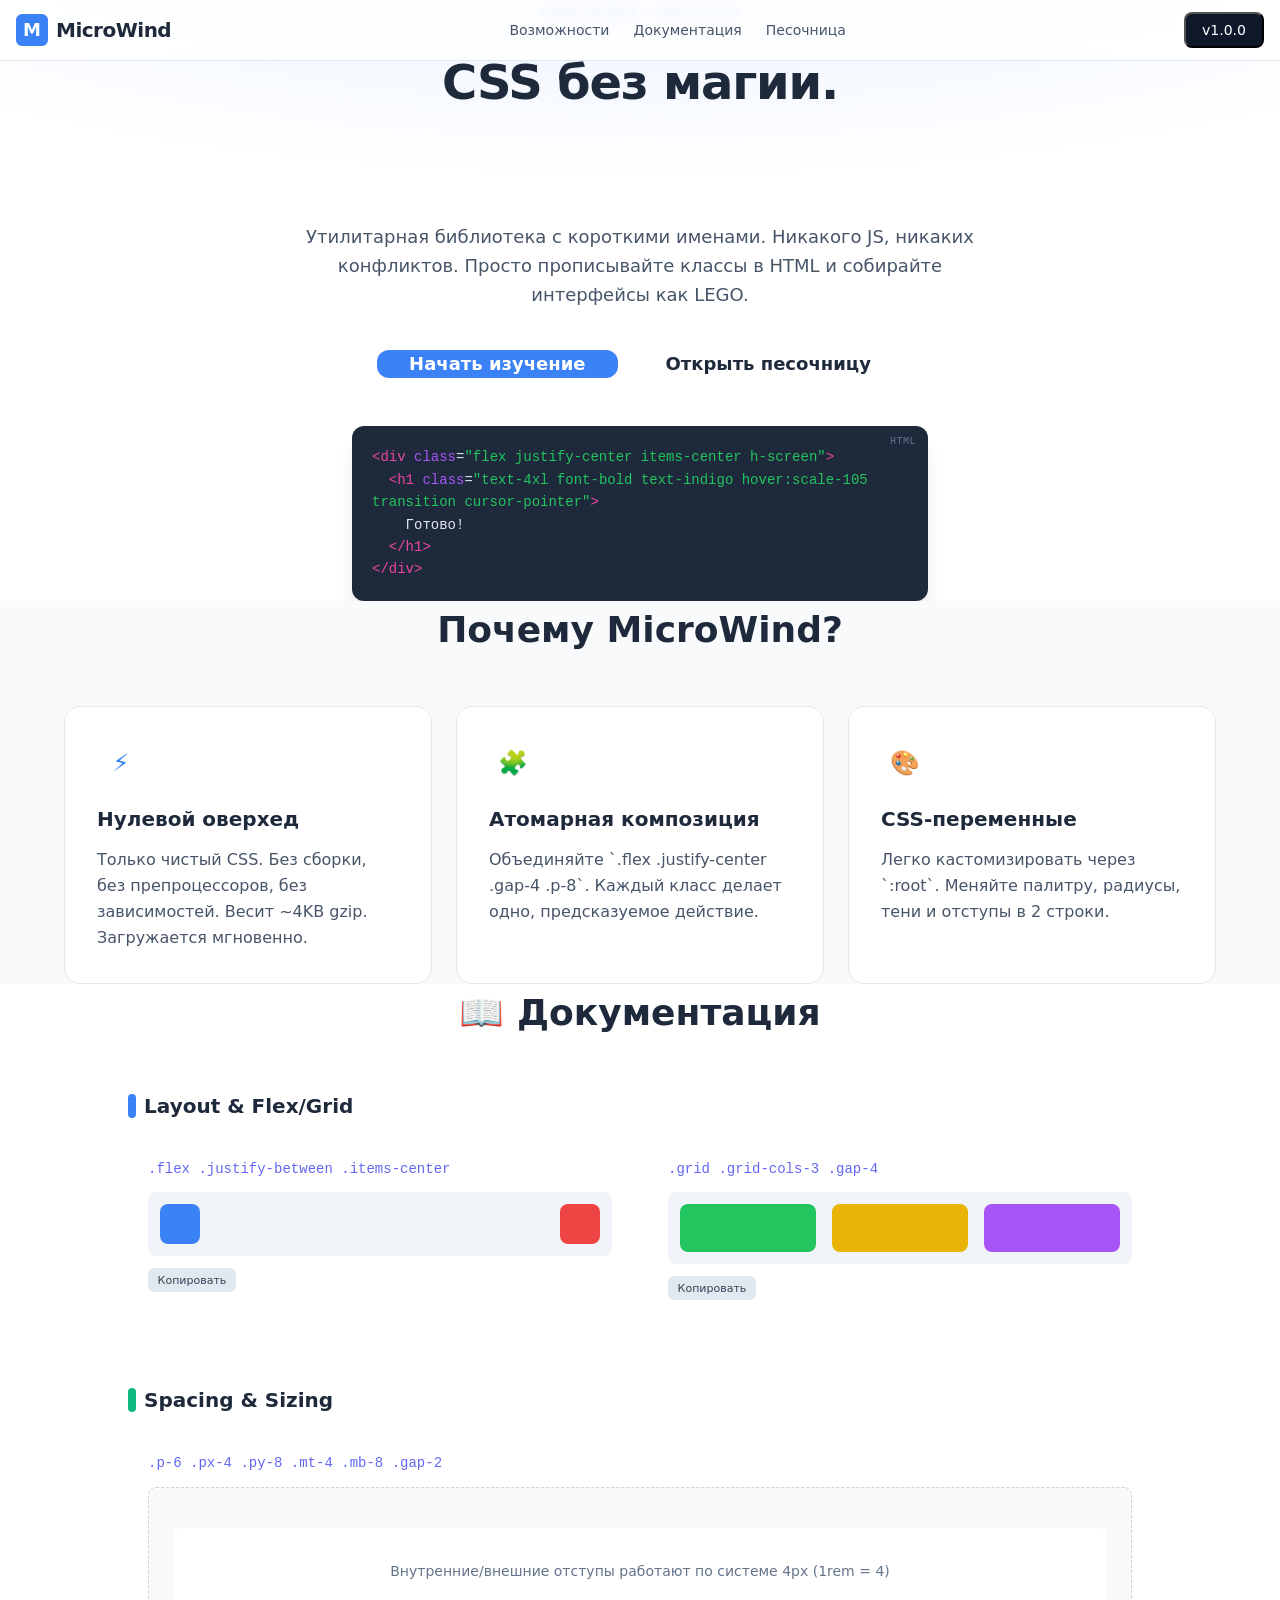
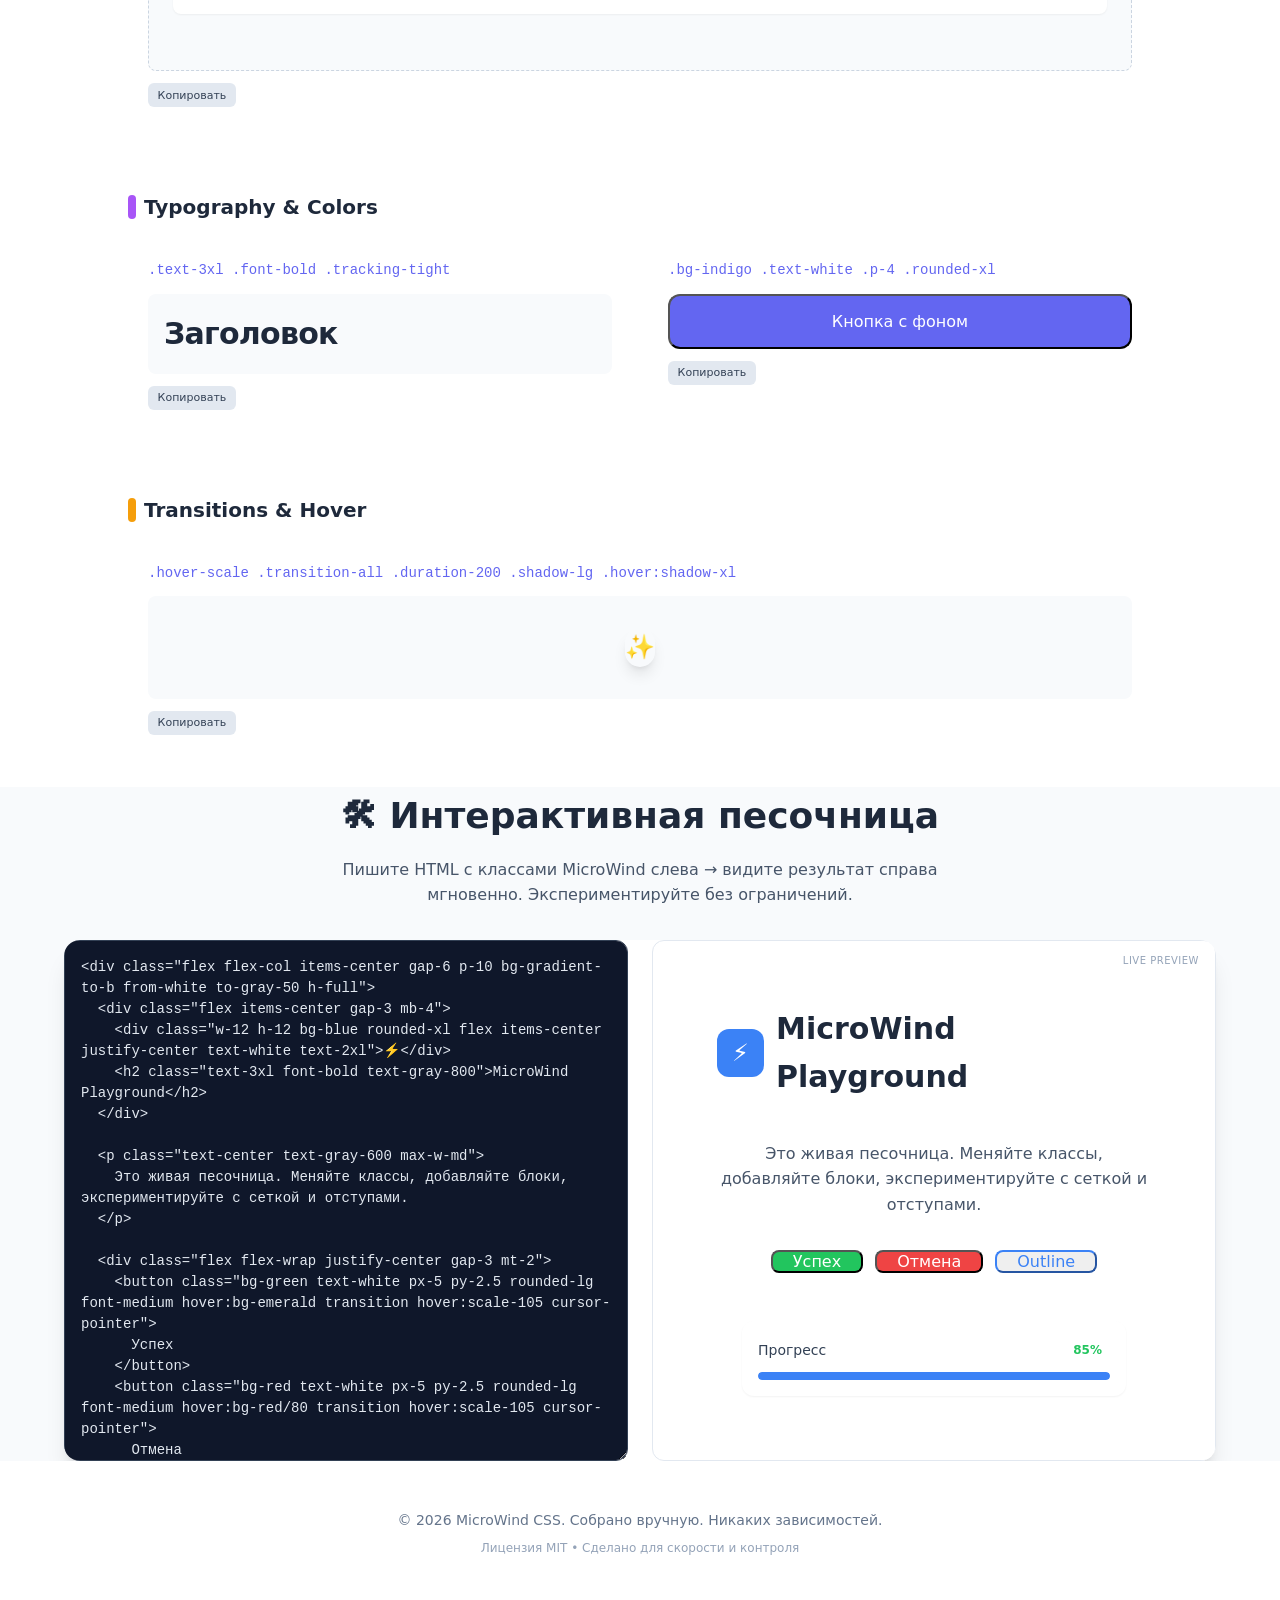
==== index.html @ 8b221f62 "V1.0.0 has been created" ====
<!DOCTYPE html>
<html lang="ru">
<head>
  <meta charset="UTF-8">
  <meta name="viewport" content="width=device-width, initial-scale=1.0">
  <title>MicroWind CSS — Утилитарная библиотека нового поколения</title>
  <link rel="stylesheet" href="microwind.css">
  <style>
    /* Минимальные кастомные стили только для UI лендинга */
    :root { --accent: #3b82f6; --glass: rgba(255,255,255,0.85); }
    .nav-glass { background: var(--glass); backdrop-filter: blur(12px); border-bottom: 1px solid #e2e8f0; }
    .hero-gradient { background: radial-gradient(ellipse 80% 50% at 50% -20%, rgba(59,130,246,0.15), transparent); }
    .code-block { background: #1e293b; color: #e2e8f0; font-family: ui-monospace, SFMono-Regular, Menlo, monospace; font-size: 13px; line-height: 1.6; padding: 1.25rem; border-radius: 0.75rem; overflow-x: auto; position: relative; }
    .code-block::before { content: "html"; position: absolute; top: 0.5rem; right: 0.75rem; font-size: 10px; color: #64748b; text-transform: uppercase; letter-spacing: 0.05em; }
    .editor-wrap { display: grid; grid-template-columns: 1fr 1fr; gap: 1.5rem; min-height: 450px; }
    .editor { background: #0f172a; color: #e2e8f0; font-family: ui-monospace, monospace; font-size: 14px; padding: 1rem; border-radius: 0.75rem; resize: vertical; outline: none; border: 1px solid #334155; line-height: 1.5; }
    .editor:focus { border-color: #3b82f6; box-shadow: 0 0 0 3px rgba(59,130,246,0.2); }
    .preview { background: #ffffff; border: 1px solid #e2e8f0; border-radius: 0.75rem; padding: 1.5rem; overflow: auto; position: relative; }
    .preview::after { content: "Live Preview"; position: absolute; top: 0.75rem; right: 1rem; font-size: 10px; color: #94a3b8; text-transform: uppercase; letter-spacing: 0.05em; }
    .copy-btn { background: #e2e8f0; border: none; padding: 0.35rem 0.6rem; border-radius: 0.375rem; font-size: 11px; font-weight: 500; cursor: pointer; transition: 0.2s; color: #334155; }
    .copy-btn:hover { background: #cbd5e1; } .copy-btn.copied { background: #10b981; color: #fff; }
    .feature-card { transition: transform 0.2s, box-shadow 0.2s; border: 1px solid #e2e8f0; }
    .feature-card:hover { transform: translateY(-6px); box-shadow: 0 12px 24px -8px rgba(0,0,0,0.15); }
    @media (max-width: 768px) { .editor-wrap { grid-template-columns: 1fr; } }
    /* Плавный скролл для якорей */
    html { scroll-padding-top: 80px; }
  </style>
</head>
<body class="text-base font-normal text-gray-800 bg-white">

<!-- Навигация -->
<nav class="nav-glass fixed top-0 left-0 w-full z-50 px-4 py-3 flex justify-between items-center">
  <div class="flex items-center gap-2">
    <div class="w-8 h-8 bg-blue rounded-md flex items-center justify-center text-white font-bold text-lg">M</div>
    <span class="text-xl font-bold tracking-tight">MicroWind</span>
  </div>
  <div class="hidden sm:flex gap-6 text-sm font-medium text-gray-600">
    <a href="#features" class="hover:text-blue transition-colors">Возможности</a>
    <a href="#docs" class="hover:text-blue transition-colors">Документация</a>
    <a href="#playground" class="hover:text-blue transition-colors">Песочница</a>
  </div>
  <button class="bg-gray-900 text-white px-4 py-2 rounded-lg text-sm font-medium hover:bg-gray-800 transition-colors focus:ring-2 focus:ring-blue cursor-pointer">v1.0.0</button>
</nav>

<!-- Hero -->
<header class="hero-gradient pt-32 pb-20 px-4 text-center relative overflow-hidden">
  <div class="max-w-4xl mx-auto">
    <span class="inline-block px-3 py-1 mb-4 text-xs font-semibold tracking-wide text-blue bg-blue/10 rounded-full uppercase">Open Source • Zero Build</span>
    <h1 class="text-5xl md:text-7xl font-black tracking-tight leading-[1.1] mb-6">CSS без магии.<br><span class="text-transparent bg-clip-text bg-gradient-to-r from-blue via-indigo to-violet">Только классы.</span></h1>
    <p class="text-lg md:text-xl text-gray-600 max-w-2xl mx-auto mb-10 leading-relaxed">Утилитарная библиотека с короткими именами. Никакого JS, никаких конфликтов. Просто прописывайте классы в HTML и собирайте интерфейсы как LEGO.</p>

    <div class="flex flex-col sm:flex-row justify-center gap-4 mb-12">
      <a href="#docs" class="bg-blue text-white px-8 py-3.5 rounded-xl font-semibold text-lg hover:bg-indigo transition-all hover:shadow-xl hover:-translate-y-0.5 cursor-pointer">Начать изучение</a>
      <a href="#playground" class="bg-white text-gray-800 border border-gray-200 px-8 py-3.5 rounded-xl font-semibold text-lg hover:border-blue hover:text-blue transition-all hover:shadow-lg cursor-pointer">Открыть песочницу</a>
    </div>

    <div class="code-block text-left max-w-xl mx-auto shadow-xl">
      <code class="block text-sm">
        <span class="text-pink">&lt;div</span> <span class="text-purple">class</span>=<span class="text-green">"flex justify-center items-center h-screen"</span><span class="text-pink">&gt;</span><br>
        &nbsp;&nbsp;<span class="text-pink">&lt;h1</span> <span class="text-purple">class</span>=<span class="text-green">"text-4xl font-bold text-indigo hover:scale-105 transition cursor-pointer"</span><span class="text-pink">&gt;</span><br>
        &nbsp;&nbsp;&nbsp;&nbsp;Готово!<br>
        &nbsp;&nbsp;<span class="text-pink">&lt;/h1&gt;</span><br>
        <span class="text-pink">&lt;/div&gt;</span>
      </code>
    </div>
  </div>
</header>

<!-- Фичи -->
<section id="features" class="py-20 px-4 bg-gray-50">
  <div class="max-w-6xl mx-auto">
    <h2 class="text-3xl md:text-4xl font-bold text-center mb-12">Почему MicroWind?</h2>
    <div class="grid grid-cols-1 md:grid-cols-3 gap-6">
      <div class="feature-card bg-white p-8 rounded-2xl">
        <div class="w-12 h-12 bg-blue/10 text-blue rounded-xl flex items-center justify-center text-2xl mb-4">⚡️</div>
        <h3 class="text-xl font-bold mb-3">Нулевой оверхед</h3>
        <p class="text-gray-600 leading-relaxed">Только чистый CSS. Без сборки, без препроцессоров, без зависимостей. Весит ~4KB gzip. Загружается мгновенно.</p>
      </div>
      <div class="feature-card bg-white p-8 rounded-2xl">
        <div class="w-12 h-12 bg-indigo/10 text-indigo rounded-xl flex items-center justify-center text-2xl mb-4">🧩</div>
        <h3 class="text-xl font-bold mb-3">Атомарная композиция</h3>
        <p class="text-gray-600 leading-relaxed">Объединяйте `.flex .justify-center .gap-4 .p-8`. Каждый класс делает одно, предсказуемое действие.</p>
      </div>
      <div class="feature-card bg-white p-8 rounded-2xl">
        <div class="w-12 h-12 bg-emerald/10 text-emerald rounded-xl flex items-center justify-center text-2xl mb-4">🎨</div>
        <h3 class="text-xl font-bold mb-3">CSS-переменные</h3>
        <p class="text-gray-600 leading-relaxed">Легко кастомизировать через `:root`. Меняйте палитру, радиусы, тени и отступы в 2 строки.</p>
      </div>
    </div>
  </div>
</section>

<!-- Документация -->
<section id="docs" class="py-20 px-4">
  <div class="max-w-5xl mx-auto">
    <h2 class="text-3xl md:text-4xl font-bold text-center mb-12">📖 Документация</h2>

    <!-- Layout -->
    <div class="mb-16">
      <h3 class="text-xl font-bold mb-4 flex items-center gap-2"><span class="w-2 h-6 bg-blue rounded-full"></span> Layout & Flex/Grid</h3>
      <div class="grid grid-cols-1 md:grid-cols-2 gap-4">
        <div class="border border-gray-200 rounded-xl p-5 bg-white">
          <code class="text-sm text-indigo font-mono block mb-3">.flex .justify-between .items-center</code>
          <div class="flex justify-between items-center p-3 bg-gray-100 rounded-lg">
            <div class="w-10 h-10 bg-blue rounded-lg"></div>
            <div class="w-10 h-10 bg-red rounded-lg"></div>
          </div>
          <button class="copy-btn mt-3" data-code=".flex .justify-between .items-center">Копировать</button>
        </div>
        <div class="border border-gray-200 rounded-xl p-5 bg-white">
          <code class="text-sm text-indigo font-mono block mb-3">.grid .grid-cols-3 .gap-4</code>
          <div class="grid grid-cols-3 gap-4 p-3 bg-gray-100 rounded-lg">
            <div class="bg-green h-12 rounded-lg"></div>
            <div class="bg-yellow h-12 rounded-lg"></div>
            <div class="bg-purple h-12 rounded-lg"></div>
          </div>
          <button class="copy-btn mt-3" data-code=".grid .grid-cols-3 .gap-4">Копировать</button>
        </div>
      </div>
    </div>

    <!-- Spacing -->
    <div class="mb-16">
      <h3 class="text-xl font-bold mb-4 flex items-center gap-2"><span class="w-2 h-6 bg-emerald rounded-full"></span> Spacing & Sizing</h3>
      <div class="border border-gray-200 rounded-xl p-5 bg-white">
        <code class="text-sm text-indigo font-mono block mb-3">.p-6 .px-4 .py-8 .mt-4 .mb-8 .gap-2</code>
        <div class="p-6 bg-gray-50 rounded-lg border border-dashed border-gray-300">
          <div class="px-4 py-8 mt-4 mb-8 bg-white rounded-lg shadow-sm border">
            <p class="text-center text-gray-500 text-sm">Внутренние/внешние отступы работают по системе 4px (1rem = 4)</p>
          </div>
        </div>
        <button class="copy-btn mt-3" data-code=".p-6 .px-4 .py-8 .mt-4 .mb-8 .gap-2">Копировать</button>
      </div>
    </div>

    <!-- Typography & Colors -->
    <div class="mb-16">
      <h3 class="text-xl font-bold mb-4 flex items-center gap-2"><span class="w-2 h-6 bg-purple rounded-full"></span> Typography & Colors</h3>
      <div class="grid grid-cols-1 md:grid-cols-2 gap-4">
        <div class="border border-gray-200 rounded-xl p-5 bg-white">
          <code class="text-sm text-indigo font-mono block mb-3">.text-3xl .font-bold .tracking-tight</code>
          <div class="text-3xl font-bold tracking-tight p-4 bg-gray-50 rounded-lg">Заголовок</div>
          <button class="copy-btn mt-3" data-code=".text-3xl .font-bold .tracking-tight">Копировать</button>
        </div>
        <div class="border border-gray-200 rounded-xl p-5 bg-white">
          <code class="text-sm text-indigo font-mono block mb-3">.bg-indigo .text-white .p-4 .rounded-xl</code>
          <button class="bg-indigo text-white p-4 rounded-xl w-full hover:opacity-90 transition cursor-pointer">Кнопка с фоном</button>
          <button class="copy-btn mt-3" data-code=".bg-indigo .text-white .p-4 .rounded-xl">Копировать</button>
        </div>
      </div>
    </div>

    <!-- Interactive -->
    <div class="mb-8">
      <h3 class="text-xl font-bold mb-4 flex items-center gap-2"><span class="w-2 h-6 bg-amber rounded-full"></span> Transitions & Hover</h3>
      <div class="border border-gray-200 rounded-xl p-5 bg-white">
        <code class="text-sm text-indigo font-mono block mb-3">.hover-scale .transition-all .duration-200 .shadow-lg .hover:shadow-xl</code>
        <div class="flex justify-center p-8 bg-gray-50 rounded-lg">
          <div class="w-28 h-28 bg-gradient-to-br from-pink to-purple rounded-2xl shadow-lg hover-scale transition-all duration-200 hover:shadow-xl cursor-pointer flex items-center justify-center text-white font-bold text-2xl">✨</div>
        </div>
        <button class="copy-btn mt-3" data-code=".hover-scale .transition-all .duration-200 .shadow-lg .hover:shadow-xl">Копировать</button>
      </div>
    </div>
  </div>
</section>

<!-- Песочница -->
<section id="playground" class="py-20 px-4 bg-gray-50">
  <div class="max-w-6xl mx-auto">
    <div class="text-center mb-8">
      <h2 class="text-3xl md:text-4xl font-bold mb-3">🛠 Интерактивная песочница</h2>
      <p class="text-gray-600 max-w-2xl mx-auto">Пишите HTML с классами MicroWind слева → видите результат справа мгновенно. Экспериментируйте без ограничений.</p>
    </div>

    <div class="editor-wrap shadow-xl rounded-2xl overflow-hidden bg-white border border-gray-200">
        <textarea id="code-input" class="editor" spellcheck="false">
<div class="flex flex-col items-center gap-6 p-10 bg-gradient-to-b from-white to-gray-50 h-full">
  <div class="flex items-center gap-3 mb-4">
    <div class="w-12 h-12 bg-blue rounded-xl flex items-center justify-center text-white text-2xl">⚡</div>
    <h2 class="text-3xl font-bold text-gray-800">MicroWind Playground</h2>
  </div>

  <p class="text-center text-gray-600 max-w-md">
    Это живая песочница. Меняйте классы, добавляйте блоки, экспериментируйте с сеткой и отступами.
  </p>

  <div class="flex flex-wrap justify-center gap-3 mt-2">
    <button class="bg-green text-white px-5 py-2.5 rounded-lg font-medium hover:bg-emerald transition hover:scale-105 cursor-pointer">
      Успех
    </button>
    <button class="bg-red text-white px-5 py-2.5 rounded-lg font-medium hover:bg-red/80 transition hover:scale-105 cursor-pointer">
      Отмена
    </button>
    <button class="border-2 border-blue text-blue px-5 py-2.5 rounded-lg font-medium hover:bg-blue hover:text-white transition cursor-pointer">
      Outline
    </button>
  </div>

  <div class="mt-6 p-4 bg-white rounded-xl border border-gray-200 shadow-sm w-full max-w-sm">
    <div class="flex justify-between items-center mb-2">
      <span class="text-sm font-medium text-gray-700">Прогресс</span>
      <span class="text-xs font-bold text-green bg-green/10 px-2 py-1 rounded">85%</span>
    </div>
    <div class="w-full h-2 bg-gray-100 rounded-full overflow-hidden">
      <div class="h-full bg-blue w-[85%] rounded-full"></div>
    </div>
  </div>
</div></textarea>
      <div id="live-preview" class="preview flex items-center justify-center">
        <!-- Здесь рендерится результат -->
      </div>
    </div>
  </div>
</section>

<footer class="text-center py-12 px-4 text-gray-500 text-sm border-t bg-white">
  <p class="mb-2">© 2026 MicroWind CSS. Собрано вручную. Никаких зависимостей.</p>
  <p class="text-xs text-gray-400">Лицензия MIT • Сделано для скорости и контроля</p>
</footer>

<script>
  // Живой предпросмотр
  const input = document.getElementById('code-input');
  const preview = document.getElementById('live-preview');

  function updatePreview() {
    preview.innerHTML = input.value;
  }

  input.addEventListener('input', updatePreview);
  updatePreview();

  // Копирование кода
  document.querySelectorAll('.copy-btn').forEach(btn => {
    btn.addEventListener('click', () => {
      const code = btn.getAttribute('data-code');
      navigator.clipboard.writeText(code).then(() => {
        btn.textContent = '✓ Скопировано';
        btn.classList.add('copied');
        setTimeout(() => {
          btn.textContent = 'Копировать';
          btn.classList.remove('copied');
        }, 1500);
      });
    });
  });

  // Плавный скролл для якорей
  document.querySelectorAll('a[href^="#"]').forEach(a => {
    a.addEventListener('click', e => {
      e.preventDefault();
      document.querySelector(a.getAttribute('href'))?.scrollIntoView({ behavior: 'smooth' });
    });
  });
</script>
</body>
</html>
---- microwind.css ----
/* === MICRO WIND CSS v1.0 === */
:root {
    --mw-s-0: 0px; --mw-s-1: 0.25rem; --mw-s-2: 0.5rem; --mw-s-3: 0.75rem; --mw-s-4: 1rem;
    --mw-s-5: 1.25rem; --mw-s-6: 1.5rem; --mw-s-8: 2rem; --mw-s-10: 2.5rem; --mw-s-12: 3rem;
    --mw-s-16: 4rem; --mw-s-20: 5rem; --mw-s-24: 6rem;
    --mw-white: #ffffff; --mw-black: #0f172a;
    --mw-gray-50: #f8fafc; --mw-gray-100: #f1f5f9; --mw-gray-200: #e2e8f0; --mw-gray-300: #cbd5e1;
    --mw-gray-400: #94a3b8; --mw-gray-500: #64748b; --mw-gray-600: #475569; --mw-gray-700: #334155;
    --mw-gray-800: #1e293b; --mw-gray-900: #0f172a;
    --mw-blue: #3b82f6; --mw-indigo: #6366f1; --mw-violet: #8b5cf6; --mw-purple: #a855f7;
    --mw-pink: #ec4899; --mw-red: #ef4444; --mw-orange: #f97316; --mw-amber: #f59e0b;
    --mw-yellow: #eab308; --mw-lime: #84cc16; --mw-green: #22c55e; --mw-emerald: #10b981;
    --mw-teal: #14b8a6; --mw-cyan: #06b6d4;
    --mw-radius-sm: 0.25rem; --mw-radius-md: 0.375rem; --mw-radius-lg: 0.5rem;
    --mw-radius-xl: 0.75rem; --mw-radius-2xl: 1rem; --mw-radius-full: 9999px;
    --mw-shadow-sm: 0 1px 2px 0 rgb(0 0 0 / 0.05);
    --mw-shadow: 0 4px 6px -1px rgb(0 0 0 / 0.1), 0 2px 4px -2px rgb(0 0 0 / 0.1);
    --mw-shadow-lg: 0 10px 15px -3px rgb(0 0 0 / 0.1), 0 4px 6px -4px rgb(0 0 0 / 0.1);
    --mw-shadow-xl: 0 20px 25px -5px rgb(0 0 0 / 0.1), 0 8px 10px -6px rgb(0 0 0 / 0.1);
    --mw-font-sans: ui-sans-serif, system-ui, -apple-system, "Segoe UI", Roboto, sans-serif;
    --mw-font-mono: ui-monospace, SFMono-Regular, Menlo, Monaco, Consolas, monospace;
}

*, *::before, *::after { box-sizing: border-box; margin: 0; padding: 0; }
html { scroll-behavior: smooth; -webkit-font-smoothing: antialiased; }
body { font-family: var(--mw-font-sans); line-height: 1.6; color: var(--mw-gray-900); background: var(--mw-white); }
img, svg, video { max-width: 100%; height: auto; display: block; }
button, input, select, textarea { font-family: inherit; font-size: 100%; }
ul, ol { list-style: none; } a { color: inherit; text-decoration: none; }

/* Layout */
.block { display: block; } .inline-block { display: inline-block; } .inline { display: inline; }
.flex { display: flex; } .inline-flex { display: inline-flex; }
.grid { display: grid; } .hidden { display: none; } .table { display: table; } .contents { display: contents; }
.flex-col { flex-direction: column; } .flex-row { flex-direction: row; } .flex-row-reverse { flex-direction: row-reverse; }
.flex-wrap { flex-wrap: wrap; } .flex-nowrap { flex-wrap: nowrap; }
.flex-1 { flex: 1 1 0%; } .flex-auto { flex: 1 1 auto; } .flex-initial { flex: 0 1 auto; } .flex-none { flex: none; }
.grow { flex-grow: 1; } .grow-0 { flex-grow: 0; } .shrink { flex-shrink: 1; } .shrink-0 { flex-shrink: 0; }
.justify-start { justify-content: flex-start; } .justify-center { justify-content: center; } .justify-end { justify-content: flex-end; }
.justify-between { justify-content: space-between; } .justify-around { justify-content: space-around; } .justify-evenly { justify-content: space-evenly; }
.items-start { align-items: flex-start; } .items-center { align-items: center; } .items-end { align-items: flex-end; }
.items-stretch { align-items: stretch; } .items-baseline { align-items: baseline; }
.self-start { align-self: flex-start; } .self-center { align-self: center; } .self-end { align-self: flex-end; } .self-stretch { align-self: stretch; }
.grid-cols-1 { grid-template-columns: repeat(1, minmax(0, 1fr)); } .grid-cols-2 { grid-template-columns: repeat(2, minmax(0, 1fr)); }
.grid-cols-3 { grid-template-columns: repeat(3, minmax(0, 1fr)); } .grid-cols-4 { grid-template-columns: repeat(4, minmax(0, 1fr)); }
.grid-cols-5 { grid-template-columns: repeat(5, minmax(0, 1fr)); } .grid-cols-6 { grid-template-columns: repeat(6, minmax(0, 1fr)); }
.grid-cols-12 { grid-template-columns: repeat(12, minmax(0, 1fr)); }
.col-span-1 { grid-column: span 1 / span 1; } .col-span-2 { grid-column: span 2 / span 2; }
.col-span-3 { grid-column: span 3 / span 3; } .col-span-full { grid-column: 1 / -1; }
.gap-0 { gap: var(--mw-s-0); } .gap-1 { gap: var(--mw-s-1); } .gap-2 { gap: var(--mw-s-2); } .gap-3 { gap: var(--mw-s-3); }
.gap-4 { gap: var(--mw-s-4); } .gap-5 { gap: var(--mw-s-5); } .gap-6 { gap: var(--mw-s-6); } .gap-8 { gap: var(--mw-s-8); }
.gap-10 { gap: var(--mw-s-10); } .gap-12 { gap: var(--mw-s-12); }
.row-gap-2 { row-gap: var(--mw-s-2); } .col-gap-4 { column-gap: var(--mw-s-4); }

/* Position & Z */
.static { position: static; } .fixed { position: fixed; } .absolute { position: absolute; } .relative { position: relative; } .sticky { position: sticky; }
.top-0 { top: 0; } .bottom-0 { bottom: 0; } .left-0 { left: 0; } .right-0 { right: 0; }
.-top-1 { top: calc(var(--mw-s-1) * -1); } .-top-2 { top: calc(var(--mw-s-2) * -1); }
.z-0 { z-index: 0; } .z-10 { z-index: 10; } .z-20 { z-index: 20; } .z-30 { z-index: 30; } .z-40 { z-index: 40; } .z-50 { z-index: 50; } .z-auto { z-index: auto; }

/* Spacing (Padding) */
.p-0 { padding: var(--mw-s-0); } .p-1 { padding: var(--mw-s-1); } .p-2 { padding: var(--mw-s-2); } .p-3 { padding: var(--mw-s-3); }
.p-4 { padding: var(--mw-s-4); } .p-5 { padding: var(--mw-s-5); } .p-6 { padding: var(--mw-s-6); } .p-8 { padding: var(--mw-s-8); }
.p-10 { padding: var(--mw-s-10); } .p-12 { padding: var(--mw-s-12); } .p-16 { padding: var(--mw-s-16); } .p-20 { padding: var(--mw-s-20); }
.p-24 { padding: var(--mw-s-24); }
.px-0 { padding-left: var(--mw-s-0); padding-right: var(--mw-s-0); } .px-1 { padding-left: var(--mw-s-1); padding-right: var(--mw-s-1); }
.px-2 { padding-left: var(--mw-s-2); padding-right: var(--mw-s-2); } .px-3 { padding-left: var(--mw-s-3); padding-right: var(--mw-s-3); }
.px-4 { padding-left: var(--mw-s-4); padding-right: var(--mw-s-4); } .px-5 { padding-left: var(--mw-s-5); padding-right: var(--mw-s-5); }
.px-6 { padding-left: var(--mw-s-6); padding-right: var(--mw-s-6); } .px-8 { padding-left: var(--mw-s-8); padding-right: var(--mw-s-8); }
.px-10 { padding-left: var(--mw-s-10); padding-right: var(--mw-s-10); } .px-12 { padding-left: var(--mw-s-12); padding-right: var(--mw-s-12); }
.py-0 { padding-top: var(--mw-s-0); padding-bottom: var(--mw-s-0); } .py-1 { padding-top: var(--mw-s-1); padding-bottom: var(--mw-s-1); }
.py-2 { padding-top: var(--mw-s-2); padding-bottom: var(--mw-s-2); } .py-3 { padding-top: var(--mw-s-3); padding-bottom: var(--mw-s-3); }
.py-4 { padding-top: var(--mw-s-4); padding-bottom: var(--mw-s-4); } .py-5 { padding-top: var(--mw-s-5); padding-bottom: var(--mw-s-5); }
.py-6 { padding-top: var(--mw-s-6); padding-bottom: var(--mw-s-6); } .py-8 { padding-top: var(--mw-s-8); padding-bottom: var(--mw-s-8); }
.py-10 { padding-top: var(--mw-s-10); padding-bottom: var(--mw-s-10); } .py-12 { padding-top: var(--mw-s-12); padding-bottom: var(--mw-s-12); }
.pt-0 { padding-top: var(--mw-s-0); } .pt-1 { padding-top: var(--mw-s-1); } .pt-2 { padding-top: var(--mw-s-2); } .pt-3 { padding-top: var(--mw-s-3); }
.pt-4 { padding-top: var(--mw-s-4); } .pt-5 { padding-top: var(--mw-s-5); } .pt-6 { padding-top: var(--mw-s-6); } .pt-8 { padding-top: var(--mw-s-8); }
.pt-10 { padding-top: var(--mw-s-10); } .pt-12 { padding-top: var(--mw-s-12); }
.pb-0 { padding-bottom: var(--mw-s-0); } .pb-1 { padding-bottom: var(--mw-s-1); } .pb-2 { padding-bottom: var(--mw-s-2); } .pb-3 { padding-bottom: var(--mw-s-3); }
.pb-4 { padding-bottom: var(--mw-s-4); } .pb-5 { padding-bottom: var(--mw-s-5); } .pb-6 { padding-bottom: var(--mw-s-6); } .pb-8 { padding-bottom: var(--mw-s-8); }
.pb-10 { padding-bottom: var(--mw-s-10); } .pb-12 { padding-bottom: var(--mw-s-12); }
.pl-0 { padding-left: var(--mw-s-0); } .pl-1 { padding-left: var(--mw-s-1); } .pl-2 { padding-left: var(--mw-s-2); } .pl-3 { padding-left: var(--mw-s-3); }
.pl-4 { padding-left: var(--mw-s-4); } .pl-5 { padding-left: var(--mw-s-5); } .pl-6 { padding-left: var(--mw-s-6); } .pl-8 { padding-left: var(--mw-s-8); }
.pr-0 { padding-right: var(--mw-s-0); } .pr-1 { padding-right: var(--mw-s-1); } .pr-2 { padding-right: var(--mw-s-2); } .pr-3 { padding-right: var(--mw-s-3); }
.pr-4 { padding-right: var(--mw-s-4); } .pr-5 { padding-right: var(--mw-s-5); } .pr-6 { padding-right: var(--mw-s-6); } .pr-8 { padding-right: var(--mw-s-8); }

/* Spacing (Margin) */
.m-0 { margin: var(--mw-s-0); } .m-1 { margin: var(--mw-s-1); } .m-2 { margin: var(--mw-s-2); } .m-3 { margin: var(--mw-s-3); }
.m-4 { margin: var(--mw-s-4); } .m-5 { margin: var(--mw-s-5); } .m-6 { margin: var(--mw-s-6); } .m-8 { margin: var(--mw-s-8); }
.m-10 { margin: var(--mw-s-10); } .m-12 { margin: var(--mw-s-12); } .m-auto { margin: auto; }
.mx-0 { margin-left: var(--mw-s-0); margin-right: var(--mw-s-0); } .mx-1 { margin-left: var(--mw-s-1); margin-right: var(--mw-s-1); }
.mx-2 { margin-left: var(--mw-s-2); margin-right: var(--mw-s-2); } .mx-3 { margin-left: var(--mw-s-3); margin-right: var(--mw-s-3); }
.mx-4 { margin-left: var(--mw-s-4); margin-right: var(--mw-s-4); } .mx-6 { margin-left: var(--mw-s-6); margin-right: var(--mw-s-6); }
.mx-8 { margin-left: var(--mw-s-8); margin-right: var(--mw-s-8); } .mx-12 { margin-left: var(--mw-s-12); margin-right: var(--mw-s-12); }
.mx-auto { margin-left: auto; margin-right: auto; }
.my-0 { margin-top: var(--mw-s-0); margin-bottom: var(--mw-s-0); } .my-1 { margin-top: var(--mw-s-1); margin-bottom: var(--mw-s-1); }
.my-2 { margin-top: var(--mw-s-2); margin-bottom: var(--mw-s-2); } .my-3 { margin-top: var(--mw-s-3); margin-bottom: var(--mw-s-3); }
.my-4 { margin-top: var(--mw-s-4); margin-bottom: var(--mw-s-4); } .my-6 { margin-top: var(--mw-s-6); margin-bottom: var(--mw-s-6); }
.my-8 { margin-top: var(--mw-s-8); margin-bottom: var(--mw-s-8); } .my-12 { margin-top: var(--mw-s-12); margin-bottom: var(--mw-s-12); } .my-auto { margin-top: auto; margin-bottom: auto; }
.mt-0 { margin-top: var(--mw-s-0); } .mt-1 { margin-top: var(--mw-s-1); } .mt-2 { margin-top: var(--mw-s-2); } .mt-3 { margin-top: var(--mw-s-3); }
.mt-4 { margin-top: var(--mw-s-4); } .mt-5 { margin-top: var(--mw-s-5); } .mt-6 { margin-top: var(--mw-s-6); } .mt-8 { margin-top: var(--mw-s-8); }
.mt-10 { margin-top: var(--mw-s-10); } .mt-12 { margin-top: var(--mw-s-12); } .mt-auto { margin-top: auto; }
.mb-0 { margin-bottom: var(--mw-s-0); } .mb-1 { margin-bottom: var(--mw-s-1); } .mb-2 { margin-bottom: var(--mw-s-2); } .mb-3 { margin-bottom: var(--mw-s-3); }
.mb-4 { margin-bottom: var(--mw-s-4); } .mb-5 { margin-bottom: var(--mw-s-5); } .mb-6 { margin-bottom: var(--mw-s-6); } .mb-8 { margin-bottom: var(--mw-s-8); }
.mb-10 { margin-bottom: var(--mw-s-10); } .mb-12 { margin-bottom: var(--mw-s-12); } .mb-16 { margin-bottom: var(--mw-s-16); } .mb-auto { margin-bottom: auto; }
.ml-0 { margin-left: var(--mw-s-0); } .ml-1 { margin-left: var(--mw-s-1); } .ml-2 { margin-left: var(--mw-s-2); } .ml-3 { margin-left: var(--mw-s-3); }
.ml-4 { margin-left: var(--mw-s-4); } .ml-5 { margin-left: var(--mw-s-5); } .ml-6 { margin-left: var(--mw-s-6); } .ml-8 { margin-left: var(--mw-s-8); }
.mr-0 { margin-right: var(--mw-s-0); } .mr-1 { margin-right: var(--mw-s-1); } .mr-2 { margin-right: var(--mw-s-2); } .mr-3 { margin-right: var(--mw-s-3); }
.mr-4 { margin-right: var(--mw-s-4); } .mr-5 { margin-right: var(--mw-s-5); } .mr-6 { margin-right: var(--mw-s-6); } .mr-8 { margin-right: var(--mw-s-8); }
.-mt-1 { margin-top: calc(var(--mw-s-1) * -1); } .-mt-2 { margin-top: calc(var(--mw-s-2) * -1); } .-mt-3 { margin-top: calc(var(--mw-s-3) * -1); } .-mt-4 { margin-top: calc(var(--mw-s-4) * -1); }
.-mb-4 { margin-bottom: calc(var(--mw-s-4) * -1); } .-mb-8 { margin-bottom: calc(var(--mw-s-8) * -1); }
.-ml-4 { margin-left: calc(var(--mw-s-4) * -1); } .-mr-4 { margin-right: calc(var(--mw-s-4) * -1); }

/* Sizing */
.w-0 { width: var(--mw-s-0); } .w-1 { width: var(--mw-s-1); } .w-2 { width: var(--mw-s-2); } .w-3 { width: var(--mw-s-3); }
.w-4 { width: var(--mw-s-4); } .w-5 { width: var(--mw-s-5); } .w-6 { width: var(--mw-s-6); } .w-8 { width: var(--mw-s-8); }
.w-10 { width: var(--mw-s-10); } .w-12 { width: var(--mw-s-12); } .w-16 { width: var(--mw-s-16); } .w-20 { width: var(--mw-s-20); }
.w-24 { width: var(--mw-s-24); } .w-32 { width: 8rem; } .w-48 { width: 12rem; } .w-64 { width: 16rem; }
.w-full { width: 100%; } .w-screen { width: 100vw; } .w-auto { width: auto; }
.min-w-0 { min-width: var(--mw-s-0); } .min-w-full { min-width: 100%; }
.max-w-xs { max-width: 20rem; } .max-w-sm { max-width: 24rem; } .max-w-md { max-width: 28rem; } .max-w-lg { max-width: 32rem; }
.max-w-xl { max-width: 36rem; } .max-w-2xl { max-width: 42rem; } .max-w-3xl { max-width: 48rem; } .max-w-4xl { max-width: 56rem; }
.max-w-5xl { max-width: 64rem; } .max-w-6xl { max-width: 72rem; } .max-w-full { max-width: 100%; }
.h-0 { height: var(--mw-s-0); } .h-1 { height: var(--mw-s-1); } .h-2 { height: var(--mw-s-2); } .h-3 { height: var(--mw-s-3); }
.h-4 { height: var(--mw-s-4); } .h-5 { height: var(--mw-s-5); } .h-6 { height: var(--mw-s-6); } .h-8 { height: var(--mw-s-8); }
.h-10 { height: var(--mw-s-10); } .h-12 { height: var(--mw-s-12); } .h-16 { height: var(--mw-s-16); } .h-20 { height: var(--mw-s-20); }
.h-24 { height: var(--mw-s-24); } .h-32 { height: 8rem; } .h-48 { height: 12rem; }
.h-full { height: 100%; } .h-screen { height: 100vh; } .h-auto { height: auto; }
.min-h-0 { min-height: var(--mw-s-0); } .min-h-full { min-height: 100%; } .min-h-screen { min-height: 100vh; }
.max-h-full { max-height: 100%; } .max-h-screen { max-height: 100vh; }

/* Typography */
.text-xs { font-size: 0.75rem; } .text-sm { font-size: 0.875rem; } .text-base { font-size: 1rem; } .text-lg { font-size: 1.125rem; }
.text-xl { font-size: 1.25rem; } .text-2xl { font-size: 1.5rem; } .text-3xl { font-size: 1.875rem; } .text-4xl { font-size: 2.25rem; }
.text-5xl { font-size: 3rem; } .text-6xl { font-size: 3.75rem; } .text-7xl { font-size: 4.5rem; } .text-8xl { font-size: 6rem; }
.font-thin { font-weight: 100; } .font-light { font-weight: 300; } .font-normal { font-weight: 400; } .font-medium { font-weight: 500; }
.font-semibold { font-weight: 600; } .font-bold { font-weight: 700; } .font-black { font-weight: 900; }
.italic { font-style: italic; } .not-italic { font-style: normal; }
.text-left { text-align: left; } .text-center { text-align: center; } .text-right { text-align: right; } .text-justify { text-align: justify; }
.uppercase { text-transform: uppercase; } .lowercase { text-transform: lowercase; } .capitalize { text-transform: capitalize; } .normal-case { text-transform: none; }
.underline { text-decoration: underline; } .line-through { text-decoration: line-through; } .no-underline { text-decoration: none; }
.tracking-tighter { letter-spacing: -0.05em; } .tracking-tight { letter-spacing: -0.025em; } .tracking-normal { letter-spacing: 0em; }
.tracking-wide { letter-spacing: 0.025em; } .tracking-wider { letter-spacing: 0.05em; } .tracking-widest { letter-spacing: 0.1em; }
.leading-3 { line-height: 0.75rem; } .leading-4 { line-height: 1rem; } .leading-5 { line-height: 1.25rem; } .leading-6 { line-height: 1.5rem; }
.leading-7 { line-height: 1.75rem; } .leading-8 { line-height: 2rem; } .leading-none { line-height: 1; } .leading-tight { line-height: 1.25; }
.leading-snug { line-height: 1.375; } .leading-normal { line-height: 1.5; } .leading-relaxed { line-height: 1.625; } .leading-loose { line-height: 2; }
.truncate { overflow: hidden; text-overflow: ellipsis; white-space: nowrap; } .whitespace-nowrap { white-space: nowrap; } .whitespace-pre { white-space: pre; }
.font-mono { font-family: var(--mw-font-mono); } .font-sans { font-family: var(--mw-font-sans); }

/* Colors */
.bg-transparent { background-color: transparent; } .bg-current { background-color: currentColor; }
.bg-white { background-color: var(--mw-white); } .bg-black { background-color: var(--mw-black); }
.bg-gray-50 { background-color: var(--mw-gray-50); } .bg-gray-100 { background-color: var(--mw-gray-100); } .bg-gray-200 { background-color: var(--mw-gray-200); }
.bg-gray-300 { background-color: var(--mw-gray-300); } .bg-gray-400 { background-color: var(--mw-gray-400); } .bg-gray-500 { background-color: var(--mw-gray-500); }
.bg-gray-600 { background-color: var(--mw-gray-600); } .bg-gray-700 { background-color: var(--mw-gray-700); } .bg-gray-800 { background-color: var(--mw-gray-800); } .bg-gray-900 { background-color: var(--mw-gray-900); }
.bg-blue { background-color: var(--mw-blue); } .bg-indigo { background-color: var(--mw-indigo); } .bg-violet { background-color: var(--mw-violet); }
.bg-purple { background-color: var(--mw-purple); } .bg-pink { background-color: var(--mw-pink); } .bg-red { background-color: var(--mw-red); }
.bg-orange { background-color: var(--mw-orange); } .bg-amber { background-color: var(--mw-amber); } .bg-yellow { background-color: var(--mw-yellow); }
.bg-lime { background-color: var(--mw-lime); } .bg-green { background-color: var(--mw-green); } .bg-emerald { background-color: var(--mw-emerald); }
.bg-teal { background-color: var(--mw-teal); } .bg-cyan { background-color: var(--mw-cyan); }
.text-transparent { color: transparent; } .text-current { color: currentColor; }
.text-white { color: var(--mw-white); } .text-black { color: var(--mw-black); }
.text-gray-50 { color: var(--mw-gray-50); } .text-gray-100 { color: var(--mw-gray-100); } .text-gray-200 { color: var(--mw-gray-200); }
.text-gray-300 { color: var(--mw-gray-300); } .text-gray-400 { color: var(--mw-gray-400); } .text-gray-500 { color: var(--mw-gray-500); }
.text-gray-600 { color: var(--mw-gray-600); } .text-gray-700 { color: var(--mw-gray-700); } .text-gray-800 { color: var(--mw-gray-800); } .text-gray-900 { color: var(--mw-gray-900); }
.text-blue { color: var(--mw-blue); } .text-indigo { color: var(--mw-indigo); } .text-violet { color: var(--mw-violet); }
.text-purple { color: var(--mw-purple); } .text-pink { color: var(--mw-pink); } .text-red { color: var(--mw-red); }
.text-orange { color: var(--mw-orange); } .text-amber { color: var(--mw-amber); } .text-yellow { color: var(--mw-yellow); }
.text-lime { color: var(--mw-lime); } .text-green { color: var(--mw-green); } .text-emerald { color: var(--mw-emerald); }
.text-teal { color: var(--mw-teal); } .text-cyan { color: var(--mw-cyan); }
.border-transparent { border-color: transparent; } .border-current { border-color: currentColor; }
.border-white { border-color: var(--mw-white); } .border-black { border-color: var(--mw-black); }
.border-gray-200 { border-color: var(--mw-gray-200); } .border-gray-300 { border-color: var(--mw-gray-300); } .border-gray-400 { border-color: var(--mw-gray-400); }
.border-gray-500 { border-color: var(--mw-gray-500); } .border-gray-600 { border-color: var(--mw-gray-600); } .border-gray-700 { border-color: var(--mw-gray-700); }
.border-gray-800 { border-color: var(--mw-gray-800); } .border-gray-900 { border-color: var(--mw-gray-900); }
.border-blue { border-color: var(--mw-blue); } .border-indigo { border-color: var(--mw-indigo); } .border-violet { border-color: var(--mw-violet); }
.border-purple { border-color: var(--mw-purple); } .border-pink { border-color: var(--mw-pink); } .border-red { border-color: var(--mw-red); }
.border-orange { border-color: var(--mw-orange); } .border-amber { border-color: var(--mw-amber); } .border-yellow { border-color: var(--mw-yellow); }
.border-lime { border-color: var(--mw-lime); } .border-green { border-color: var(--mw-green); } .border-emerald { border-color: var(--mw-emerald); }
.border-teal { border-color: var(--mw-teal); } .border-cyan { border-color: var(--mw-cyan); }

/* Borders & Radius */
.border { border-width: 1px; } .border-2 { border-width: 2px; } .border-4 { border-width: 4px; } .border-8 { border-width: 8px; }
.border-x { border-left-width: 1px; border-right-width: 1px; } .border-y { border-top-width: 1px; border-bottom-width: 1px; }
.border-t { border-top-width: 1px; } .border-b { border-bottom-width: 1px; } .border-l { border-left-width: 1px; } .border-r { border-right-width: 1px; }
.border-solid { border-style: solid; } .border-dashed { border-style: dashed; } .border-dotted { border-style: dotted; } .border-none { border-style: none; }
.divide-x > * + * { border-left-width: 1px; } .divide-y > * + * { border-top-width: 1px; }
.divide-gray-200 > * + * { border-color: var(--mw-gray-200); } .divide-gray-300 > * + * { border-color: var(--mw-gray-300); }
.rounded-none { border-radius: 0; } .rounded-sm { border-radius: var(--mw-radius-sm); } .rounded { border-radius: var(--mw-radius-md); }
.rounded-md { border-radius: var(--mw-radius-md); } .rounded-lg { border-radius: var(--mw-radius-lg); } .rounded-xl { border-radius: var(--mw-radius-xl); }
.rounded-2xl { border-radius: var(--mw-radius-2xl); } .rounded-3xl { border-radius: 1.5rem; } .rounded-full { border-radius: var(--mw-radius-full); }

/* Shadows & Effects */
.shadow-sm { box-shadow: var(--mw-shadow-sm); } .shadow { box-shadow: var(--mw-shadow); } .shadow-md { box-shadow: var(--mw-shadow); }
.shadow-lg { box-shadow: var(--mw-shadow-lg); } .shadow-xl { box-shadow: var(--mw-shadow-xl); } .shadow-inner { box-shadow: inset 0 2px 4px 0 rgb(0 0 0 / 0.05); }
.shadow-none { box-shadow: none; }
.ring-1 { box-shadow: 0 0 0 1px rgb(0 0 0 / 0.05); } .ring-2 { box-shadow: 0 0 0 2px rgb(0 0 0 / 0.05); }
.ring { box-shadow: 0 0 0 3px rgb(59 130 246 / 0.5); } .ring-blue { box-shadow: 0 0 0 3px rgb(59 130 246 / 0.5); }
.opacity-0 { opacity: 0; } .opacity-25 { opacity: 0.25; } .opacity-50 { opacity: 0.5; } .opacity-75 { opacity: 0.75; } .opacity-100 { opacity: 1; }
.overflow-hidden { overflow: hidden; } .overflow-auto { overflow: auto; } .overflow-x-auto { overflow-x: auto; } .overflow-y-auto { overflow-y: auto; }
.visible { visibility: visible; } .invisible { visibility: hidden; }

/* Transitions & Animations */
.transition { transition-property: color, background-color, border-color, text-decoration-color, fill, stroke, opacity, box-shadow, transform, filter, backdrop-filter; transition-timing-function: cubic-bezier(0.4, 0, 0.2, 1); transition-duration: 150ms; }
.transition-all { transition-property: all; transition-timing-function: cubic-bezier(0.4, 0, 0.2, 1); transition-duration: 150ms; }
.transition-transform { transition-property: transform; transition-timing-function: cubic-bezier(0.4, 0, 0.2, 1); transition-duration: 150ms; }
.duration-75 { transition-duration: 75ms; } .duration-100 { transition-duration: 100ms; } .duration-150 { transition-duration: 150ms; }
.duration-200 { transition-duration: 200ms; } .duration-300 { transition-duration: 300ms; } .duration-500 { transition-duration: 500ms; } .duration-1000 { transition-duration: 1000ms; }
.ease-linear { transition-timing-function: linear; } .ease-in { transition-timing-function: cubic-bezier(0.4, 0, 1, 1); }
.ease-out { transition-timing-function: cubic-bezier(0, 0, 0.2, 1); } .ease-in-out { transition-timing-function: cubic-bezier(0.4, 0, 0.2, 1); }
.hover-scale:hover { transform: scale(1.05); } .hover-grow:hover { transform: scale(1.02); } .hover-shrink:hover { transform: scale(0.98); }
.hover-translate-y:hover { transform: translateY(-4px); }
.animate-spin { animation: spin 1s linear infinite; } .animate-pulse { animation: pulse 2s cubic-bezier(0.4, 0, 0.6, 1) infinite; }
@keyframes spin { to { transform: rotate(360deg); } }
@keyframes pulse { 0%, 100% { opacity: 1; } 50% { opacity: .5; } }

/* Interactive & States */
.cursor-pointer { cursor: pointer; } .cursor-wait { cursor: wait; } .cursor-move { cursor: move; } .cursor-not-allowed { cursor: not-allowed; } .cursor-zoom-in { cursor: zoom-in; }
.pointer-events-none { pointer-events: none; } .pointer-events-auto { pointer-events: auto; }
.select-none { user-select: none; } .select-text { user-select: text; } .select-all { user-select: all; } .select-auto { user-select: auto; }
.touch-manipulation { touch-action: manipulation; }
.hover\:opacity-100:hover { opacity: 1; } .hover\:opacity-80:hover { opacity: 0.8; }
.focus\:outline-none:focus { outline: 2px solid transparent; outline-offset: 2px; }
.focus\:ring-2:focus { box-shadow: 0 0 0 2px rgb(59 130 246 / 0.5); }
.focus\:ring-blue:focus { box-shadow: 0 0 0 2px rgb(59 130 246 / 0.5); }
.hover\:bg-gray-50:hover { background-color: var(--mw-gray-50); } .hover\:bg-gray-100:hover { background-color: var(--mw-gray-100); }
.hover\:bg-gray-200:hover { background-color: var(--mw-gray-200); }
.hover\:bg-blue:hover { background-color: var(--mw-blue); } .hover\:bg-indigo:hover { background-color: var(--mw-indigo); }
.hover\:bg-red:hover { background-color: var(--mw-red); } .hover\:bg-green:hover { background-color: var(--mw-green); }
.hover\:text-white:hover { color: var(--mw-white); } .hover\:text-gray-700:hover { color: var(--mw-gray-700); }
.hover\:text-blue:hover { color: var(--mw-blue); }
.active\:bg-gray-200:active { background-color: var(--mw-gray-200); } .active\:scale-95:active { transform: scale(0.95); }
.hover\:shadow:hover { box-shadow: var(--mw-shadow-lg); } .hover\:shadow-xl:hover { box-shadow: var(--mw-shadow-xl); }
.hover\:border-blue:hover { border-color: var(--mw-blue); }

/* Responsive (Basic) */
@media (min-width: 640px) {
    .sm\:block { display: block; } .sm\:inline-block { display: inline-block; } .sm\:flex { display: flex; } .sm\:inline-flex { display: inline-flex; } .sm\:grid { display: grid; } .sm\:hidden { display: none; }
    .sm\:flex-row { flex-direction: row; } .sm\:flex-col { flex-direction: column; }
    .sm\:items-center { align-items: center; } .sm\:justify-between { justify-content: space-between; }
    .sm\:text-left { text-align: left; } .sm\:text-center { text-align: center; }
    .sm\:p-4 { padding: var(--mw-s-4); } .sm\:p-6 { padding: var(--mw-s-6); } .sm\:p-8 { padding: var(--mw-s-8); }
    .sm\:px-4 { padding-left: var(--mw-s-4); padding-right: var(--mw-s-4); } .sm\:px-6 { padding-left: var(--mw-s-6); padding-right: var(--mw-s-6); } .sm\:px-8 { padding-left: var(--mw-s-8); padding-right: var(--mw-s-8); }
    .sm\:py-4 { padding-top: var(--mw-s-4); padding-bottom: var(--mw-s-4); } .sm\:py-6 { padding-top: var(--mw-s-6); padding-bottom: var(--mw-s-6); } .sm\:py-8 { padding-top: var(--mw-s-8); padding-bottom: var(--mw-s-8); }
    .sm\:mx-auto { margin-left: auto; margin-right: auto; }
    .sm\:w-auto { width: auto; }
    .sm\:grid-cols-2 { grid-template-columns: repeat(2, minmax(0, 1fr)); } .sm\:grid-cols-3 { grid-template-columns: repeat(3, minmax(0, 1fr)); }
    .sm\:gap-4 { gap: var(--mw-s-4); } .sm\:gap-6 { gap: var(--mw-s-6); }
    .sm\:text-sm { font-size: 0.875rem; } .sm\:text-lg { font-size: 1.125rem; } .sm\:text-xl { font-size: 1.25rem; } .sm\:text-2xl { font-size: 1.5rem; } .sm\:text-3xl { font-size: 1.875rem; }
}
@media (min-width: 768px) {
    .md\:block { display: block; } .md\:flex { display: flex; } .md\:grid { display: grid; } .md\:hidden { display: none; }
    .md\:flex-row { flex-direction: row; } .md\:items-center { align-items: center; } .md\:justify-between { justify-content: space-between; }
    .md\:w-1\/2 { width: 50%; } .md\:w-2\/3 { width: 66.666667%; }
    .md\:grid-cols-2 { grid-template-columns: repeat(2, minmax(0, 1fr)); } .md\:grid-cols-3 { grid-template-columns: repeat(3, minmax(0, 1fr)); } .md\:grid-cols-4 { grid-template-columns: repeat(4, minmax(0, 1fr)); }
    .md\:p-8 { padding: var(--mw-s-8); } .md\:p-12 { padding: var(--mw-s-12); }
    .md\:px-8 { padding-left: var(--mw-s-8); padding-right: var(--mw-s-8); } .md\:px-12 { padding-left: var(--mw-s-12); padding-right: var(--mw-s-12); }
    .md\:py-8 { padding-top: var(--mw-s-8); padding-bottom: var(--mw-s-8); } .md\:py-12 { padding-top: var(--mw-s-12); padding-bottom: var(--mw-s-12); }
    .md\:text-2xl { font-size: 1.5rem; } .md\:text-3xl { font-size: 1.875rem; } .md\:text-4xl { font-size: 2.25rem; } .md\:text-5xl { font-size: 3rem; }
}
@media (min-width: 1024px) {
    .lg\:block { display: block; } .lg\:flex { display: flex; } .lg\:grid { display: grid; } .lg\:hidden { display: none; }
    .lg\:w-1\/2 { width: 50%; } .lg\:w-1\/3 { width: 33.333333%; } .lg\:w-1\/4 { width: 25%; }
    .lg\:grid-cols-3 { grid-template-columns: repeat(3, minmax(0, 1fr)); } .lg\:grid-cols-4 { grid-template-columns: repeat(4, minmax(0, 1fr)); } .lg\:grid-cols-6 { grid-template-columns: repeat(6, minmax(0, 1fr)); }
    .lg\:p-12 { padding: var(--mw-s-12); } .lg\:px-16 { padding-left: var(--mw-s-16); padding-right: var(--mw-s-16); } .lg\:py-16 { padding-top: var(--mw-s-16); padding-bottom: var(--mw-s-16); }
    .lg\:text-3xl { font-size: 1.875rem; } .lg\:text-4xl { font-size: 2.25rem; } .lg\:text-5xl { font-size: 3rem; } .lg\:text-6xl { font-size: 3.75rem; }
}

/* Utility */
.aspect-square { aspect-ratio: 1 / 1; } .aspect-video { aspect-ratio: 16 / 9; }
.object-cover { object-fit: cover; } .object-contain { object-fit: contain; }
.sr-only { position: absolute; width: 1px; height: 1px; padding: 0; margin: -1px; overflow: hidden; clip: rect(0, 0, 0, 0); white-space: nowrap; border-width: 0; }
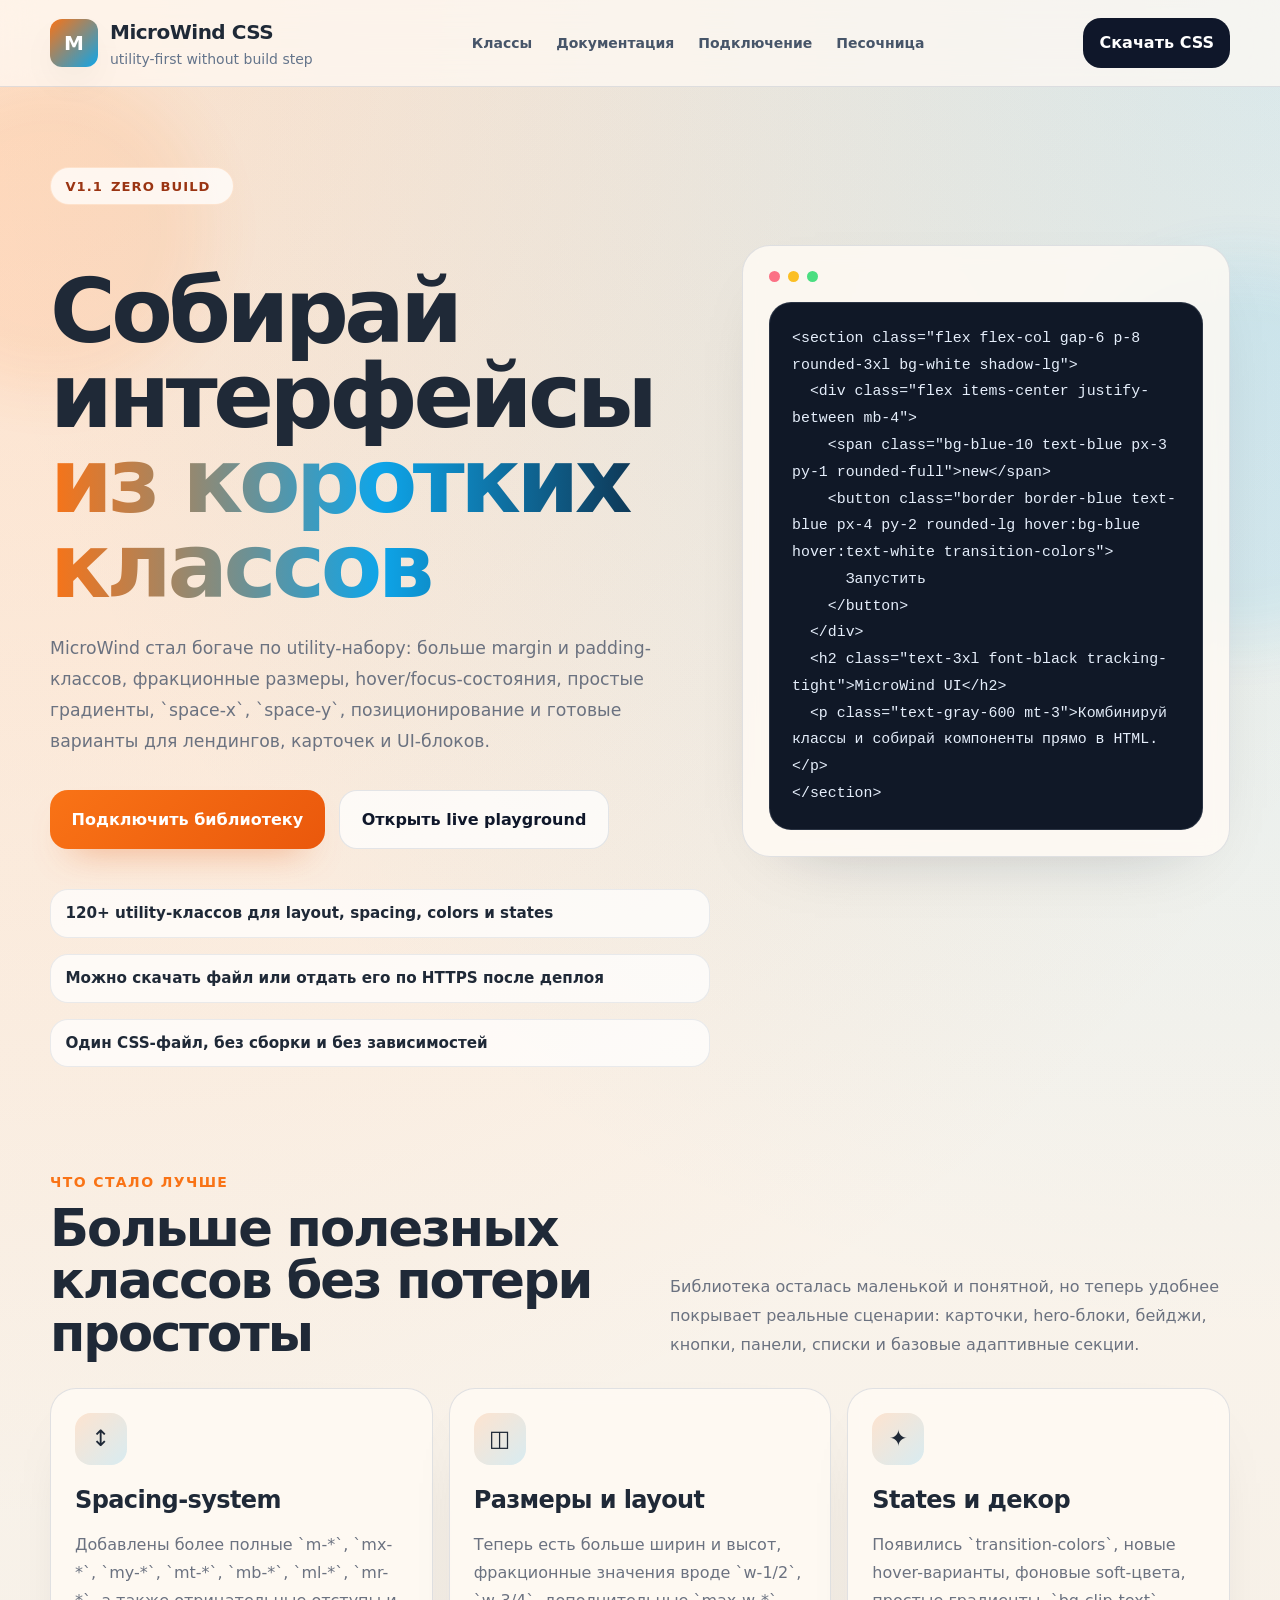
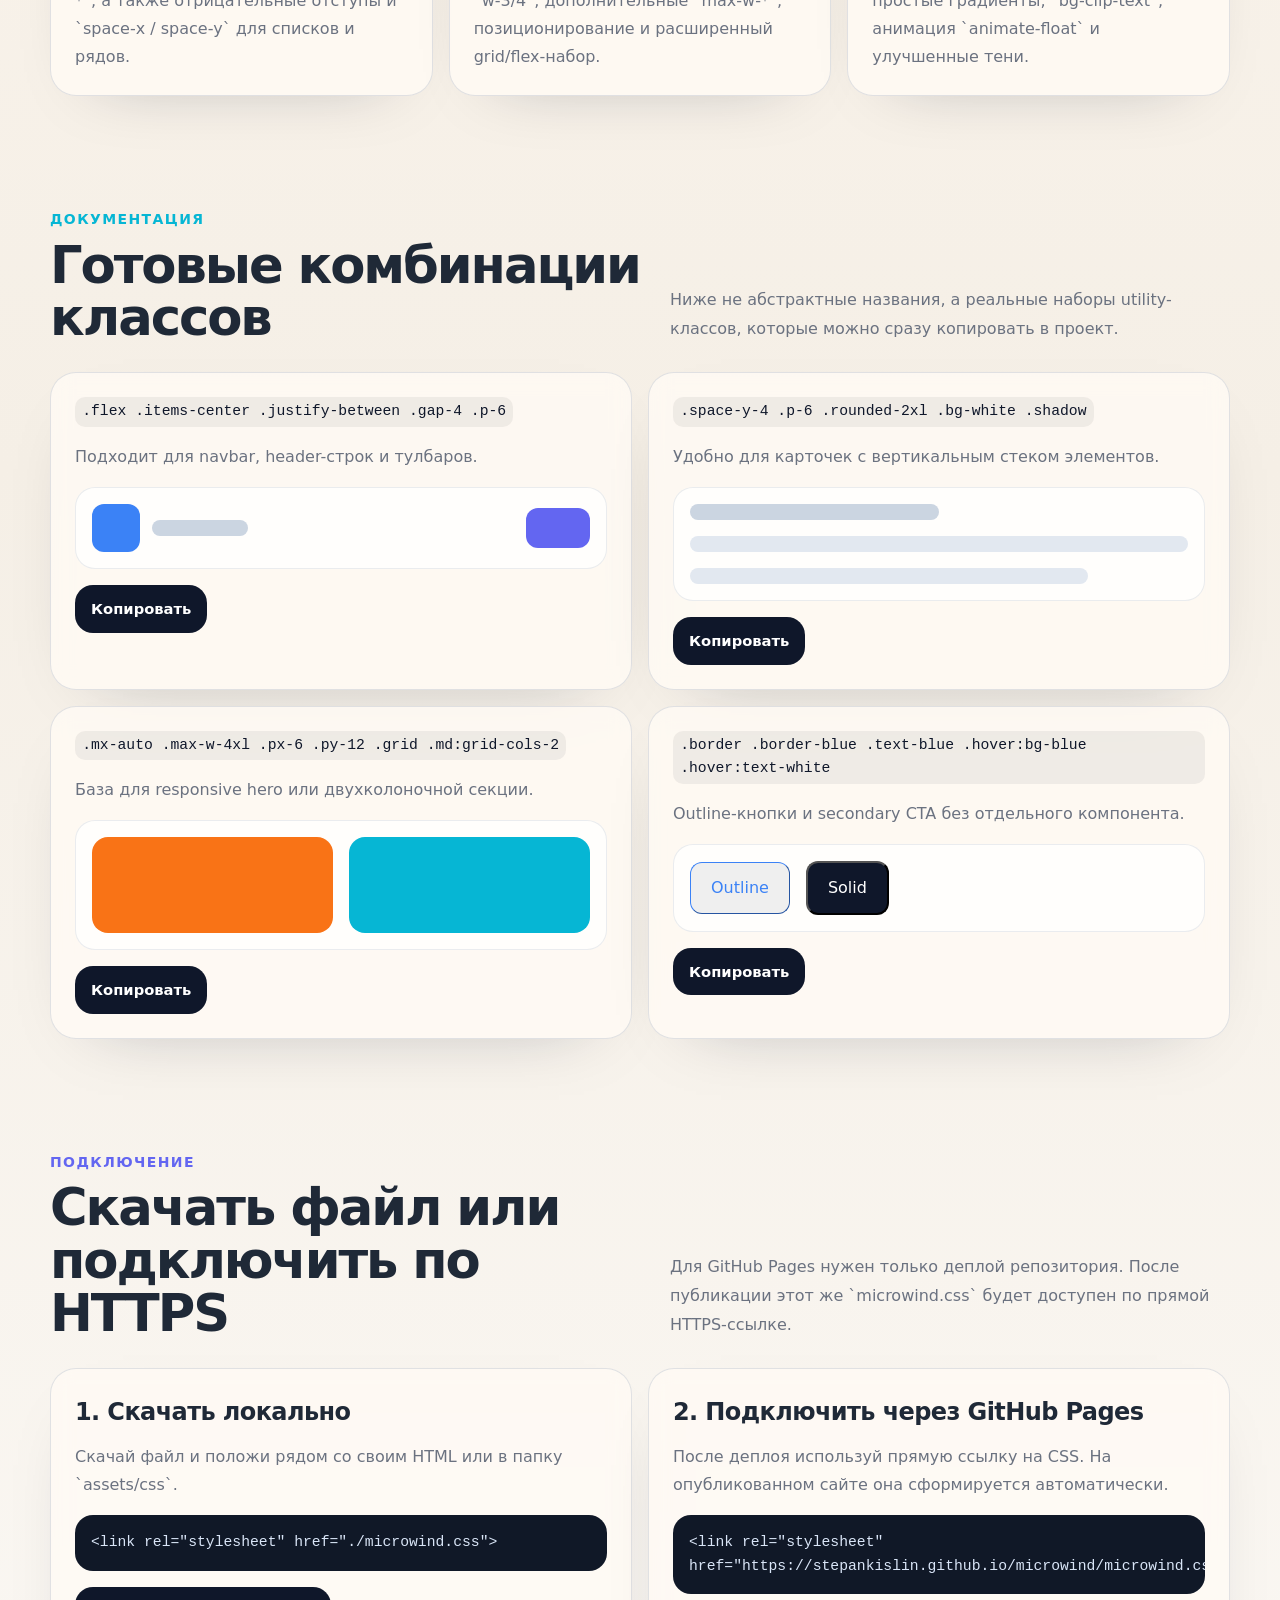
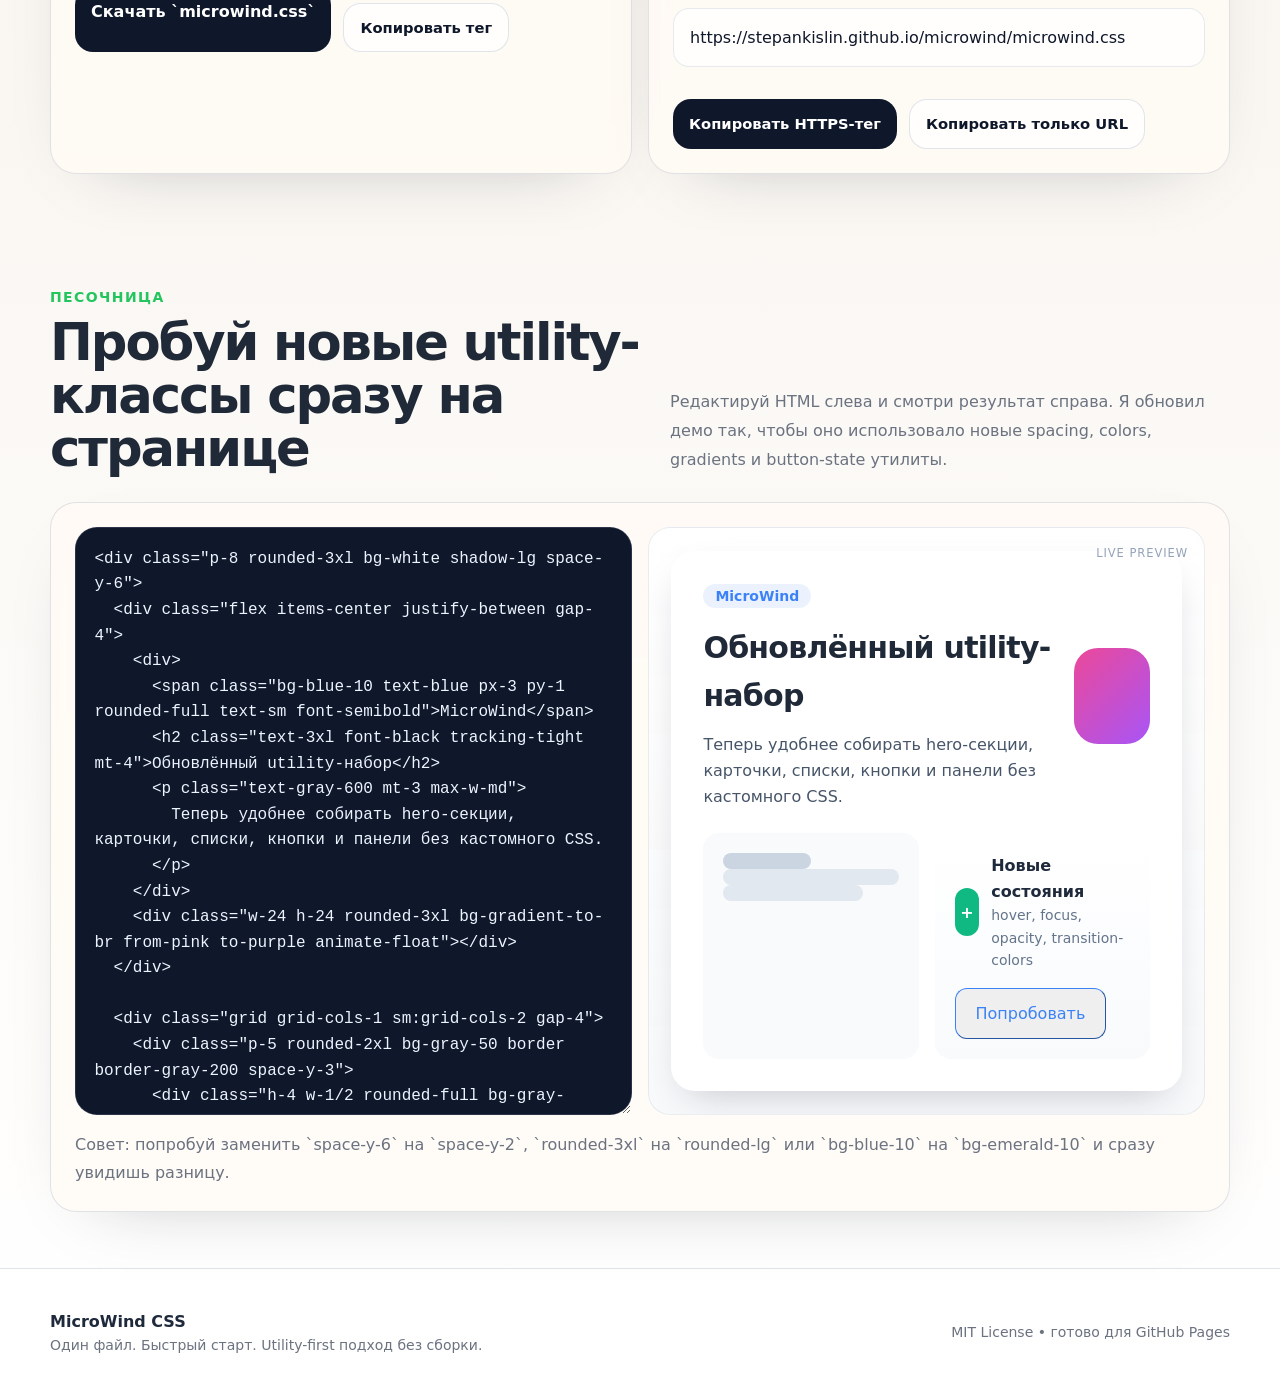
==== commit 509e6294: "V1.1.0 - update CSS - add margin, new sizes, new hover/focus, add new colors and update index.html -" ====
--- a/index.html
+++ b/index.html
@@ -3,255 +3,817 @@
 <head>
   <meta charset="UTF-8">
   <meta name="viewport" content="width=device-width, initial-scale=1.0">
-  <title>MicroWind CSS — Утилитарная библиотека нового поколения</title>
+  <title>MicroWind CSS — Лёгкая utility-first библиотека</title>
+  <meta name="description" content="MicroWind CSS — компактная utility-first библиотека с готовыми классами для layout, spacing, typography и быстрым подключением через GitHub Pages.">
   <link rel="stylesheet" href="microwind.css">
   <style>
-    /* Минимальные кастомные стили только для UI лендинга */
-    :root { --accent: #3b82f6; --glass: rgba(255,255,255,0.85); }
-    .nav-glass { background: var(--glass); backdrop-filter: blur(12px); border-bottom: 1px solid #e2e8f0; }
-    .hero-gradient { background: radial-gradient(ellipse 80% 50% at 50% -20%, rgba(59,130,246,0.15), transparent); }
-    .code-block { background: #1e293b; color: #e2e8f0; font-family: ui-monospace, SFMono-Regular, Menlo, monospace; font-size: 13px; line-height: 1.6; padding: 1.25rem; border-radius: 0.75rem; overflow-x: auto; position: relative; }
-    .code-block::before { content: "html"; position: absolute; top: 0.5rem; right: 0.75rem; font-size: 10px; color: #64748b; text-transform: uppercase; letter-spacing: 0.05em; }
-    .editor-wrap { display: grid; grid-template-columns: 1fr 1fr; gap: 1.5rem; min-height: 450px; }
-    .editor { background: #0f172a; color: #e2e8f0; font-family: ui-monospace, monospace; font-size: 14px; padding: 1rem; border-radius: 0.75rem; resize: vertical; outline: none; border: 1px solid #334155; line-height: 1.5; }
-    .editor:focus { border-color: #3b82f6; box-shadow: 0 0 0 3px rgba(59,130,246,0.2); }
-    .preview { background: #ffffff; border: 1px solid #e2e8f0; border-radius: 0.75rem; padding: 1.5rem; overflow: auto; position: relative; }
-    .preview::after { content: "Live Preview"; position: absolute; top: 0.75rem; right: 1rem; font-size: 10px; color: #94a3b8; text-transform: uppercase; letter-spacing: 0.05em; }
-    .copy-btn { background: #e2e8f0; border: none; padding: 0.35rem 0.6rem; border-radius: 0.375rem; font-size: 11px; font-weight: 500; cursor: pointer; transition: 0.2s; color: #334155; }
-    .copy-btn:hover { background: #cbd5e1; } .copy-btn.copied { background: #10b981; color: #fff; }
-    .feature-card { transition: transform 0.2s, box-shadow 0.2s; border: 1px solid #e2e8f0; }
-    .feature-card:hover { transform: translateY(-6px); box-shadow: 0 12px 24px -8px rgba(0,0,0,0.15); }
-    @media (max-width: 768px) { .editor-wrap { grid-template-columns: 1fr; } }
-    /* Плавный скролл для якорей */
-    html { scroll-padding-top: 80px; }
+    :root {
+      --page-bg: #f5efe6;
+      --page-ink: #1f2937;
+      --page-muted: #6b7280;
+      --page-panel: rgba(255, 250, 244, 0.82);
+      --page-line: rgba(148, 163, 184, 0.28);
+      --hero-a: #f97316;
+      --hero-b: #0ea5e9;
+      --hero-c: #0f172a;
+    }
+
+    body {
+      background:
+        radial-gradient(circle at top left, rgba(249, 115, 22, 0.18), transparent 32%),
+        radial-gradient(circle at top right, rgba(14, 165, 233, 0.16), transparent 28%),
+        linear-gradient(180deg, #fff9f2 0%, var(--page-bg) 45%, #ffffff 100%);
+      color: var(--page-ink);
+    }
+
+    .page-shell {
+      position: relative;
+      overflow-x: hidden;
+    }
+
+    .page-shell::before,
+    .page-shell::after {
+      content: "";
+      position: absolute;
+      border-radius: 9999px;
+      filter: blur(30px);
+      pointer-events: none;
+      opacity: 0.8;
+    }
+
+    .page-shell::before {
+      width: 320px;
+      height: 320px;
+      background: rgba(249, 115, 22, 0.12);
+      top: 70px;
+      left: -110px;
+    }
+
+    .page-shell::after {
+      width: 380px;
+      height: 380px;
+      background: rgba(14, 165, 233, 0.12);
+      top: 260px;
+      right: -150px;
+    }
+
+    .container {
+      width: min(1180px, calc(100% - 2rem));
+      margin: 0 auto;
+      position: relative;
+      z-index: 1;
+    }
+
+    .nav-glass {
+      position: sticky;
+      top: 0;
+      z-index: 50;
+      backdrop-filter: blur(16px);
+      background: rgba(255, 250, 244, 0.72);
+      border-bottom: 1px solid var(--page-line);
+    }
+
+    .hero {
+      padding: 5rem 0 3rem;
+    }
+
+    .eyebrow {
+      display: inline-flex;
+      align-items: center;
+      gap: 0.5rem;
+      padding: 0.45rem 0.9rem;
+      border-radius: 9999px;
+      background: rgba(255, 255, 255, 0.76);
+      border: 1px solid rgba(251, 146, 60, 0.2);
+      color: #9a3412;
+      font-size: 0.82rem;
+      font-weight: 700;
+      letter-spacing: 0.08em;
+      text-transform: uppercase;
+      box-shadow: 0 14px 34px -24px rgba(15, 23, 42, 0.35);
+    }
+
+    .hero-title {
+      font-size: clamp(3rem, 7vw, 6.25rem);
+      line-height: 0.95;
+      letter-spacing: -0.05em;
+      font-weight: 900;
+      margin-top: 1.5rem;
+    }
+
+    .hero-title span {
+      display: inline-block;
+      background: linear-gradient(90deg, var(--hero-a), var(--hero-b), var(--hero-c));
+      -webkit-background-clip: text;
+      background-clip: text;
+      color: transparent;
+    }
+
+    .hero-subtitle {
+      max-width: 640px;
+      color: var(--page-muted);
+      font-size: 1.08rem;
+      line-height: 1.8;
+      margin-top: 1.5rem;
+    }
+
+    .hero-grid {
+      display: grid;
+      grid-template-columns: minmax(0, 1.15fr) minmax(320px, 0.85fr);
+      gap: 2rem;
+      align-items: start;
+      margin-top: 2.5rem;
+    }
+
+    .glass-card,
+    .feature-card,
+    .docs-card,
+    .playground-card,
+    .download-card {
+      background: var(--page-panel);
+      border: 1px solid var(--page-line);
+      backdrop-filter: blur(10px);
+      box-shadow: 0 24px 70px -48px rgba(15, 23, 42, 0.35);
+    }
+
+    .glass-card {
+      border-radius: 28px;
+      padding: 1.6rem;
+    }
+
+    .signal-row {
+      display: flex;
+      align-items: center;
+      gap: 0.5rem;
+      margin-bottom: 1.2rem;
+    }
+
+    .signal-dot {
+      width: 11px;
+      height: 11px;
+      border-radius: 9999px;
+    }
+
+    .code-panel {
+      background: #101827;
+      color: #e5eefb;
+      border-radius: 22px;
+      padding: 1.4rem;
+      font-family: "SFMono-Regular", Consolas, monospace;
+      font-size: 0.93rem;
+      line-height: 1.8;
+      overflow-x: auto;
+      border: 1px solid rgba(148, 163, 184, 0.2);
+    }
+
+    .preview-stack {
+      display: grid;
+      gap: 1rem;
+    }
+
+    .stat-chip {
+      display: inline-flex;
+      align-items: center;
+      gap: 0.45rem;
+      padding: 0.7rem 0.9rem;
+      border-radius: 18px;
+      background: rgba(255, 255, 255, 0.72);
+      border: 1px solid rgba(148, 163, 184, 0.2);
+      font-weight: 600;
+      font-size: 0.95rem;
+    }
+
+    .button-row {
+      display: flex;
+      flex-wrap: wrap;
+      gap: 0.9rem;
+      margin-top: 2rem;
+    }
+
+    .hero-button,
+    .ghost-button,
+    .mini-button,
+    .copy-btn {
+      border: none;
+      border-radius: 18px;
+      cursor: pointer;
+      transition: transform 0.2s ease, box-shadow 0.2s ease, background-color 0.2s ease, color 0.2s ease, border-color 0.2s ease;
+      font-weight: 700;
+    }
+
+    .hero-button {
+      display: inline-flex;
+      align-items: center;
+      justify-content: center;
+      padding: 1rem 1.35rem;
+      background: linear-gradient(135deg, #f97316, #ea580c);
+      color: #fff;
+      box-shadow: 0 18px 36px -22px rgba(234, 88, 12, 0.75);
+    }
+
+    .ghost-button {
+      display: inline-flex;
+      align-items: center;
+      justify-content: center;
+      padding: 1rem 1.35rem;
+      background: rgba(255, 255, 255, 0.74);
+      color: #0f172a;
+      border: 1px solid rgba(148, 163, 184, 0.25);
+    }
+
+    .hero-button:hover,
+    .ghost-button:hover,
+    .mini-button:hover,
+    .copy-btn:hover {
+      transform: translateY(-2px);
+    }
+
+    .mini-button,
+    .copy-btn {
+      padding: 0.75rem 1rem;
+      background: #0f172a;
+      color: #fff;
+    }
+
+    .mini-button.alt,
+    .copy-btn.alt {
+      background: rgba(255, 255, 255, 0.82);
+      color: #0f172a;
+      border: 1px solid rgba(148, 163, 184, 0.28);
+    }
+
+    section {
+      padding: 3.5rem 0;
+    }
+
+    .section-head {
+      display: flex;
+      align-items: end;
+      justify-content: space-between;
+      gap: 1.5rem;
+      margin-bottom: 1.75rem;
+    }
+
+    .section-title {
+      font-size: clamp(2rem, 4vw, 3.25rem);
+      line-height: 1.03;
+      letter-spacing: -0.04em;
+      font-weight: 900;
+    }
+
+    .section-text {
+      max-width: 560px;
+      color: var(--page-muted);
+      line-height: 1.8;
+    }
+
+    .features-grid,
+    .docs-grid,
+    .download-grid {
+      display: grid;
+      gap: 1rem;
+    }
+
+    .features-grid {
+      grid-template-columns: repeat(3, minmax(0, 1fr));
+    }
+
+    .feature-card,
+    .docs-card,
+    .download-card,
+    .playground-card {
+      border-radius: 26px;
+      padding: 1.5rem;
+    }
+
+    .feature-card {
+      min-height: 100%;
+    }
+
+    .feature-icon {
+      width: 52px;
+      height: 52px;
+      border-radius: 16px;
+      display: inline-flex;
+      align-items: center;
+      justify-content: center;
+      margin-bottom: 1rem;
+      font-size: 1.4rem;
+      background: linear-gradient(135deg, rgba(249, 115, 22, 0.16), rgba(14, 165, 233, 0.16));
+    }
+
+    .feature-card p,
+    .docs-card p,
+    .download-card p,
+    .playground-note {
+      color: var(--page-muted);
+      line-height: 1.75;
+    }
+
+    .docs-grid {
+      grid-template-columns: repeat(2, minmax(0, 1fr));
+    }
+
+    .docs-card code,
+    .download-card code,
+    .code-inline {
+      display: inline-block;
+      padding: 0.2rem 0.45rem;
+      border-radius: 10px;
+      background: rgba(15, 23, 42, 0.06);
+      color: #0f172a;
+      font-family: "SFMono-Regular", Consolas, monospace;
+      font-size: 0.92rem;
+    }
+
+    .demo-slab {
+      margin-top: 1rem;
+      border-radius: 20px;
+      padding: 1rem;
+      background: rgba(255, 255, 255, 0.72);
+      border: 1px solid rgba(148, 163, 184, 0.2);
+    }
+
+    .copy-btn {
+      margin-top: 1rem;
+      font-size: 0.92rem;
+    }
+
+    .copy-btn.copied {
+      background: #059669;
+      color: #fff;
+    }
+
+    .download-grid {
+      grid-template-columns: repeat(2, minmax(0, 1fr));
+    }
+
+    .install-box {
+      margin-top: 1rem;
+      border-radius: 18px;
+      background: #101827;
+      color: #d9e5f7;
+      padding: 1rem;
+      font-family: "SFMono-Regular", Consolas, monospace;
+      font-size: 0.92rem;
+      overflow-x: auto;
+    }
+
+    .download-actions {
+      display: flex;
+      flex-wrap: wrap;
+      gap: 0.75rem;
+      margin-top: 1rem;
+    }
+
+    .link-output {
+      display: block;
+      margin-top: 0.85rem;
+      padding: 0.95rem 1rem;
+      border-radius: 16px;
+      background: rgba(255, 255, 255, 0.82);
+      border: 1px solid rgba(148, 163, 184, 0.22);
+      color: #0f172a;
+      word-break: break-all;
+      line-height: 1.7;
+    }
+
+    .editor-wrap {
+      display: grid;
+      grid-template-columns: minmax(0, 1fr) minmax(0, 1fr);
+      gap: 1rem;
+      min-height: 520px;
+    }
+
+    .editor,
+    .preview {
+      border-radius: 22px;
+      min-height: 520px;
+      border: 1px solid rgba(148, 163, 184, 0.2);
+    }
+
+    .editor {
+      background: #0f172a;
+      color: #ecf5ff;
+      padding: 1.15rem;
+      resize: vertical;
+      outline: none;
+      font-family: "SFMono-Regular", Consolas, monospace;
+      line-height: 1.6;
+    }
+
+    .editor:focus {
+      border-color: rgba(14, 165, 233, 0.6);
+      box-shadow: 0 0 0 4px rgba(14, 165, 233, 0.16);
+    }
+
+    .preview {
+      background: linear-gradient(180deg, rgba(255, 255, 255, 0.96), rgba(248, 250, 252, 0.92));
+      padding: 1.4rem;
+      overflow: auto;
+      position: relative;
+    }
+
+    .preview::after {
+      content: "Live Preview";
+      position: absolute;
+      top: 1rem;
+      right: 1rem;
+      font-size: 0.72rem;
+      letter-spacing: 0.08em;
+      text-transform: uppercase;
+      color: #94a3b8;
+    }
+
+    .footer-note {
+      border-top: 1px solid var(--page-line);
+      color: var(--page-muted);
+    }
+
+    @media (max-width: 980px) {
+      .hero-grid,
+      .features-grid,
+      .docs-grid,
+      .download-grid,
+      .editor-wrap {
+        grid-template-columns: 1fr;
+      }
+
+      .section-head {
+        align-items: start;
+        flex-direction: column;
+      }
+    }
+
+    @media (max-width: 720px) {
+      .hero {
+        padding-top: 3.5rem;
+      }
+
+      .nav-links {
+        display: none;
+      }
+
+      .button-row,
+      .download-actions {
+        flex-direction: column;
+      }
+
+      .hero-button,
+      .ghost-button,
+      .mini-button,
+      .copy-btn {
+        width: 100%;
+      }
+    }
   </style>
 </head>
-<body class="text-base font-normal text-gray-800 bg-white">
-
-<!-- Навигация -->
-<nav class="nav-glass fixed top-0 left-0 w-full z-50 px-4 py-3 flex justify-between items-center">
-  <div class="flex items-center gap-2">
-    <div class="w-8 h-8 bg-blue rounded-md flex items-center justify-center text-white font-bold text-lg">M</div>
-    <span class="text-xl font-bold tracking-tight">MicroWind</span>
+<body>
+  <div class="page-shell">
+    <nav class="nav-glass">
+      <div class="container flex items-center justify-between py-4">
+        <a href="#top" class="flex items-center gap-3">
+          <div class="w-12 h-12 rounded-xl flex items-center justify-center text-white font-black text-xl shadow-lg" style="background: linear-gradient(135deg, #f97316, #0ea5e9);">M</div>
+          <div>
+            <div class="font-black text-xl tracking-tight">MicroWind CSS</div>
+            <div class="text-sm text-gray-500">utility-first without build step</div>
+          </div>
+        </a>
+
+        <div class="nav-links flex items-center gap-6 text-sm font-semibold text-gray-600">
+          <a href="#features" class="transition-colors hover:text-blue">Классы</a>
+          <a href="#docs" class="transition-colors hover:text-blue">Документация</a>
+          <a href="#download" class="transition-colors hover:text-blue">Подключение</a>
+          <a href="#playground" class="transition-colors hover:text-blue">Песочница</a>
+        </div>
+
+        <a href="microwind.css" download="microwind.css" class="mini-button">Скачать CSS</a>
+      </div>
+    </nav>
+
+    <header id="top" class="hero">
+      <div class="container">
+        <div class="eyebrow">
+          <span>v1.1</span>
+          <span>zero build</span>
+          <span></span>
+        </div>
+
+        <div class="hero-grid">
+          <div>
+            <h1 class="hero-title">Собирай интерфейсы <span>из коротких классов</span></h1>
+            <p class="hero-subtitle">
+              MicroWind стал богаче по utility-набору: больше margin и padding-классов, фракционные размеры, hover/focus-состояния, простые градиенты,
+              `space-x`, `space-y`, позиционирование и готовые варианты для лендингов, карточек и UI-блоков.
+            </p>
+
+            <div class="button-row">
+              <a href="#download" class="hero-button">Подключить библиотеку</a>
+              <a href="#playground" class="ghost-button">Открыть live playground</a>
+            </div>
+
+            <div class="preview-stack mt-10">
+              <div class="stat-chip">120+ utility-классов для layout, spacing, colors и states</div>
+              <div class="stat-chip">Можно скачать файл или отдать его по HTTPS после деплоя</div>
+              <div class="stat-chip">Один CSS-файл, без сборки и без зависимостей</div>
+            </div>
+          </div>
+
+          <div class="glass-card">
+            <div class="signal-row">
+              <span class="signal-dot" style="background:#fb7185;"></span>
+              <span class="signal-dot" style="background:#fbbf24;"></span>
+              <span class="signal-dot" style="background:#4ade80;"></span>
+            </div>
+            <div class="code-panel">
+              <div>&lt;section class="flex flex-col gap-6 p-8 rounded-3xl bg-white shadow-lg"&gt;</div>
+              <div>&nbsp;&nbsp;&lt;div class="flex items-center justify-between mb-4"&gt;</div>
+              <div>&nbsp;&nbsp;&nbsp;&nbsp;&lt;span class="bg-blue-10 text-blue px-3 py-1 rounded-full"&gt;new&lt;/span&gt;</div>
+              <div>&nbsp;&nbsp;&nbsp;&nbsp;&lt;button class="border border-blue text-blue px-4 py-2 rounded-lg hover:bg-blue hover:text-white transition-colors"&gt;</div>
+              <div>&nbsp;&nbsp;&nbsp;&nbsp;&nbsp;&nbsp;Запустить</div>
+              <div>&nbsp;&nbsp;&nbsp;&nbsp;&lt;/button&gt;</div>
+              <div>&nbsp;&nbsp;&lt;/div&gt;</div>
+              <div>&nbsp;&nbsp;&lt;h2 class="text-3xl font-black tracking-tight"&gt;MicroWind UI&lt;/h2&gt;</div>
+              <div>&nbsp;&nbsp;&lt;p class="text-gray-600 mt-3"&gt;Комбинируй классы и собирай компоненты прямо в HTML.&lt;/p&gt;</div>
+              <div>&lt;/section&gt;</div>
+            </div>
+          </div>
+        </div>
+      </div>
+    </header>
+
+    <section id="features">
+      <div class="container">
+        <div class="section-head">
+          <div>
+            <div class="text-sm font-bold uppercase tracking-widest text-orange mb-2">Что стало лучше</div>
+            <h2 class="section-title">Больше полезных классов без потери простоты</h2>
+          </div>
+          <p class="section-text">
+            Библиотека осталась маленькой и понятной, но теперь удобнее покрывает реальные сценарии: карточки, hero-блоки, бейджи, кнопки, панели,
+            списки и базовые адаптивные секции.
+          </p>
+        </div>
+
+        <div class="features-grid">
+          <article class="feature-card">
+            <div class="feature-icon">↕</div>
+            <h3 class="text-2xl font-black tracking-tight mb-3">Spacing-system</h3>
+            <p>Добавлены более полные `m-*`, `mx-*`, `my-*`, `mt-*`, `mb-*`, `ml-*`, `mr-*`, а также отрицательные отступы и `space-x / space-y` для списков и рядов.</p>
+          </article>
+
+          <article class="feature-card">
+            <div class="feature-icon">◫</div>
+            <h3 class="text-2xl font-black tracking-tight mb-3">Размеры и layout</h3>
+            <p>Теперь есть больше ширин и высот, фракционные значения вроде `w-1/2`, `w-3/4`, дополнительные `max-w-*`, позиционирование и расширенный grid/flex-набор.</p>
+          </article>
+
+          <article class="feature-card">
+            <div class="feature-icon">✦</div>
+            <h3 class="text-2xl font-black tracking-tight mb-3">States и декор</h3>
+            <p>Появились `transition-colors`, новые hover-варианты, фоновые soft-цвета, простые градиенты, `bg-clip-text`, анимация `animate-float` и улучшенные тени.</p>
+          </article>
+        </div>
+      </div>
+    </section>
+
+    <section id="docs">
+      <div class="container">
+        <div class="section-head">
+          <div>
+            <div class="text-sm font-bold uppercase tracking-widest text-cyan mb-2">Документация</div>
+            <h2 class="section-title">Готовые комбинации классов</h2>
+          </div>
+          <p class="section-text">
+            Ниже не абстрактные названия, а реальные наборы utility-классов, которые можно сразу копировать в проект.
+          </p>
+        </div>
+
+        <div class="docs-grid">
+          <article class="docs-card">
+            <code>.flex .items-center .justify-between .gap-4 .p-6</code>
+            <p class="mt-4">Подходит для navbar, header-строк и тулбаров.</p>
+            <div class="demo-slab flex items-center justify-between gap-4">
+              <div class="flex items-center gap-3">
+                <div class="w-12 h-12 rounded-xl bg-blue"></div>
+                <div class="w-24 h-4 rounded-full bg-gray-300"></div>
+              </div>
+              <div class="w-16 h-10 rounded-xl bg-indigo"></div>
+            </div>
+            <button class="copy-btn" data-code=".flex .items-center .justify-between .gap-4 .p-6">Копировать</button>
+          </article>
+
+          <article class="docs-card">
+            <code>.space-y-4 .p-6 .rounded-2xl .bg-white .shadow</code>
+            <p class="mt-4">Удобно для карточек с вертикальным стеком элементов.</p>
+            <div class="demo-slab">
+              <div class="space-y-4">
+                <div class="h-4 w-1/2 rounded-full bg-gray-300"></div>
+                <div class="h-4 w-full rounded-full bg-gray-200"></div>
+                <div class="h-4 w-4/5 rounded-full bg-gray-200"></div>
+              </div>
+            </div>
+            <button class="copy-btn" data-code=".space-y-4 .p-6 .rounded-2xl .bg-white .shadow">Копировать</button>
+          </article>
+
+          <article class="docs-card">
+            <code>.mx-auto .max-w-4xl .px-6 .py-12 .grid .md:grid-cols-2</code>
+            <p class="mt-4">База для responsive hero или двухколоночной секции.</p>
+            <div class="demo-slab grid grid-cols-1 sm:grid-cols-2 gap-4">
+              <div class="h-24 rounded-2xl bg-orange"></div>
+              <div class="h-24 rounded-2xl bg-cyan"></div>
+            </div>
+            <button class="copy-btn" data-code=".mx-auto .max-w-4xl .px-6 .py-12 .grid .md:grid-cols-2">Копировать</button>
+          </article>
+
+          <article class="docs-card">
+            <code>.border .border-blue .text-blue .hover:bg-blue .hover:text-white</code>
+            <p class="mt-4">Outline-кнопки и secondary CTA без отдельного компонента.</p>
+            <div class="demo-slab flex items-center gap-4 flex-wrap">
+              <button class="border border-blue text-blue px-5 py-3 rounded-xl hover:bg-blue hover:text-white transition-colors cursor-pointer">Outline</button>
+              <button class="bg-gray-900 text-white px-5 py-3 rounded-xl hover:opacity-90 transition cursor-pointer">Solid</button>
+            </div>
+            <button class="copy-btn" data-code=".border .border-blue .text-blue .hover:bg-blue .hover:text-white">Копировать</button>
+          </article>
+        </div>
+      </div>
+    </section>
+
+    <section id="download">
+      <div class="container">
+        <div class="section-head">
+          <div>
+            <div class="text-sm font-bold uppercase tracking-widest text-indigo mb-2">Подключение</div>
+            <h2 class="section-title">Скачать файл или подключить по HTTPS</h2>
+          </div>
+          <p class="section-text">
+            Для GitHub Pages нужен только деплой репозитория. После публикации этот же `microwind.css` будет доступен по прямой HTTPS-ссылке.
+          </p>
+        </div>
+
+        <div class="download-grid">
+          <article class="download-card">
+            <h3 class="text-2xl font-black tracking-tight mb-3">1. Скачать локально</h3>
+            <p>Скачай файл и положи рядом со своим HTML или в папку `assets/css`.</p>
+            <div class="install-box">&lt;link rel="stylesheet" href="./microwind.css"&gt;</div>
+            <div class="download-actions">
+              <a href="microwind.css" download="microwind.css" class="mini-button">Скачать `microwind.css`</a>
+              <button class="copy-btn alt" data-code='<link rel="stylesheet" href="./microwind.css">' >Копировать тег</button>
+            </div>
+          </article>
+
+          <article class="download-card">
+            <h3 class="text-2xl font-black tracking-tight mb-3">2. Подключить через GitHub Pages</h3>
+            <p>После деплоя используй прямую ссылку на CSS. На опубликованном сайте она сформируется автоматически.</p>
+            <div class="install-box" id="https-snippet">&lt;link rel="stylesheet" href="https://stepankislin.github.io/microwind/microwind.css"&gt;</div>
+            <span id="https-link" class="link-output">https://stepankislin.github.io/microwind/microwind.css</span>
+            <div class="download-actions">
+              <button id="copy-https-btn" class="copy-btn">Копировать HTTPS-тег</button>
+              <button id="copy-url-btn" class="copy-btn alt">Копировать только URL</button>
+            </div>
+          </article>
+        </div>
+      </div>
+    </section>
+
+    <section id="playground">
+      <div class="container">
+        <div class="section-head">
+          <div>
+            <div class="text-sm font-bold uppercase tracking-widest text-green mb-2">Песочница</div>
+            <h2 class="section-title">Пробуй новые utility-классы сразу на странице</h2>
+          </div>
+          <p class="section-text">
+            Редактируй HTML слева и смотри результат справа. Я обновил демо так, чтобы оно использовало новые spacing, colors, gradients и button-state утилиты.
+          </p>
+        </div>
+
+        <div class="playground-card">
+          <div class="editor-wrap">
+            <textarea id="code-input" class="editor" spellcheck="false">
+<div class="p-8 rounded-3xl bg-white shadow-lg space-y-6">
+  <div class="flex items-center justify-between gap-4">
+    <div>
+      <span class="bg-blue-10 text-blue px-3 py-1 rounded-full text-sm font-semibold">MicroWind</span>
+      <h2 class="text-3xl font-black tracking-tight mt-4">Обновлённый utility-набор</h2>
+      <p class="text-gray-600 mt-3 max-w-md">
+        Теперь удобнее собирать hero-секции, карточки, списки, кнопки и панели без кастомного CSS.
+      </p>
+    </div>
+    <div class="w-24 h-24 rounded-3xl bg-gradient-to-br from-pink to-purple animate-float"></div>
   </div>
-  <div class="hidden sm:flex gap-6 text-sm font-medium text-gray-600">
-    <a href="#features" class="hover:text-blue transition-colors">Возможности</a>
-    <a href="#docs" class="hover:text-blue transition-colors">Документация</a>
-    <a href="#playground" class="hover:text-blue transition-colors">Песочница</a>
-  </div>
-  <button class="bg-gray-900 text-white px-4 py-2 rounded-lg text-sm font-medium hover:bg-gray-800 transition-colors focus:ring-2 focus:ring-blue cursor-pointer">v1.0.0</button>
-</nav>
-
-<!-- Hero -->
-<header class="hero-gradient pt-32 pb-20 px-4 text-center relative overflow-hidden">
-  <div class="max-w-4xl mx-auto">
-    <span class="inline-block px-3 py-1 mb-4 text-xs font-semibold tracking-wide text-blue bg-blue/10 rounded-full uppercase">Open Source • Zero Build</span>
-    <h1 class="text-5xl md:text-7xl font-black tracking-tight leading-[1.1] mb-6">CSS без магии.<br><span class="text-transparent bg-clip-text bg-gradient-to-r from-blue via-indigo to-violet">Только классы.</span></h1>
-    <p class="text-lg md:text-xl text-gray-600 max-w-2xl mx-auto mb-10 leading-relaxed">Утилитарная библиотека с короткими именами. Никакого JS, никаких конфликтов. Просто прописывайте классы в HTML и собирайте интерфейсы как LEGO.</p>
-
-    <div class="flex flex-col sm:flex-row justify-center gap-4 mb-12">
-      <a href="#docs" class="bg-blue text-white px-8 py-3.5 rounded-xl font-semibold text-lg hover:bg-indigo transition-all hover:shadow-xl hover:-translate-y-0.5 cursor-pointer">Начать изучение</a>
-      <a href="#playground" class="bg-white text-gray-800 border border-gray-200 px-8 py-3.5 rounded-xl font-semibold text-lg hover:border-blue hover:text-blue transition-all hover:shadow-lg cursor-pointer">Открыть песочницу</a>
+
+  <div class="grid grid-cols-1 sm:grid-cols-2 gap-4">
+    <div class="p-5 rounded-2xl bg-gray-50 border border-gray-200 space-y-3">
+      <div class="h-4 w-1/2 rounded-full bg-gray-300"></div>
+      <div class="h-4 w-full rounded-full bg-gray-200"></div>
+      <div class="h-4 w-4/5 rounded-full bg-gray-200"></div>
     </div>
 
-    <div class="code-block text-left max-w-xl mx-auto shadow-xl">
-      <code class="block text-sm">
-        <span class="text-pink">&lt;div</span> <span class="text-purple">class</span>=<span class="text-green">"flex justify-center items-center h-screen"</span><span class="text-pink">&gt;</span><br>
-        &nbsp;&nbsp;<span class="text-pink">&lt;h1</span> <span class="text-purple">class</span>=<span class="text-green">"text-4xl font-bold text-indigo hover:scale-105 transition cursor-pointer"</span><span class="text-pink">&gt;</span><br>
-        &nbsp;&nbsp;&nbsp;&nbsp;Готово!<br>
-        &nbsp;&nbsp;<span class="text-pink">&lt;/h1&gt;</span><br>
-        <span class="text-pink">&lt;/div&gt;</span>
-      </code>
-    </div>
-  </div>
-</header>
-
-<!-- Фичи -->
-<section id="features" class="py-20 px-4 bg-gray-50">
-  <div class="max-w-6xl mx-auto">
-    <h2 class="text-3xl md:text-4xl font-bold text-center mb-12">Почему MicroWind?</h2>
-    <div class="grid grid-cols-1 md:grid-cols-3 gap-6">
-      <div class="feature-card bg-white p-8 rounded-2xl">
-        <div class="w-12 h-12 bg-blue/10 text-blue rounded-xl flex items-center justify-center text-2xl mb-4">⚡️</div>
-        <h3 class="text-xl font-bold mb-3">Нулевой оверхед</h3>
-        <p class="text-gray-600 leading-relaxed">Только чистый CSS. Без сборки, без препроцессоров, без зависимостей. Весит ~4KB gzip. Загружается мгновенно.</p>
+    <div class="p-5 rounded-2xl bg-gradient-to-b from-white to-gray-50 border border-gray-200">
+      <div class="flex items-center gap-3 mb-4">
+        <div class="w-12 h-12 rounded-xl bg-emerald flex items-center justify-center text-white font-bold">+</div>
+        <div>
+          <div class="font-bold text-gray-800">Новые состояния</div>
+          <div class="text-sm text-gray-500">hover, focus, opacity, transition-colors</div>
+        </div>
       </div>
-      <div class="feature-card bg-white p-8 rounded-2xl">
-        <div class="w-12 h-12 bg-indigo/10 text-indigo rounded-xl flex items-center justify-center text-2xl mb-4">🧩</div>
-        <h3 class="text-xl font-bold mb-3">Атомарная композиция</h3>
-        <p class="text-gray-600 leading-relaxed">Объединяйте `.flex .justify-center .gap-4 .p-8`. Каждый класс делает одно, предсказуемое действие.</p>
-      </div>
-      <div class="feature-card bg-white p-8 rounded-2xl">
-        <div class="w-12 h-12 bg-emerald/10 text-emerald rounded-xl flex items-center justify-center text-2xl mb-4">🎨</div>
-        <h3 class="text-xl font-bold mb-3">CSS-переменные</h3>
-        <p class="text-gray-600 leading-relaxed">Легко кастомизировать через `:root`. Меняйте палитру, радиусы, тени и отступы в 2 строки.</p>
-      </div>
-    </div>
-  </div>
-</section>
-
-<!-- Документация -->
-<section id="docs" class="py-20 px-4">
-  <div class="max-w-5xl mx-auto">
-    <h2 class="text-3xl md:text-4xl font-bold text-center mb-12">📖 Документация</h2>
-
-    <!-- Layout -->
-    <div class="mb-16">
-      <h3 class="text-xl font-bold mb-4 flex items-center gap-2"><span class="w-2 h-6 bg-blue rounded-full"></span> Layout & Flex/Grid</h3>
-      <div class="grid grid-cols-1 md:grid-cols-2 gap-4">
-        <div class="border border-gray-200 rounded-xl p-5 bg-white">
-          <code class="text-sm text-indigo font-mono block mb-3">.flex .justify-between .items-center</code>
-          <div class="flex justify-between items-center p-3 bg-gray-100 rounded-lg">
-            <div class="w-10 h-10 bg-blue rounded-lg"></div>
-            <div class="w-10 h-10 bg-red rounded-lg"></div>
-          </div>
-          <button class="copy-btn mt-3" data-code=".flex .justify-between .items-center">Копировать</button>
-        </div>
-        <div class="border border-gray-200 rounded-xl p-5 bg-white">
-          <code class="text-sm text-indigo font-mono block mb-3">.grid .grid-cols-3 .gap-4</code>
-          <div class="grid grid-cols-3 gap-4 p-3 bg-gray-100 rounded-lg">
-            <div class="bg-green h-12 rounded-lg"></div>
-            <div class="bg-yellow h-12 rounded-lg"></div>
-            <div class="bg-purple h-12 rounded-lg"></div>
-          </div>
-          <button class="copy-btn mt-3" data-code=".grid .grid-cols-3 .gap-4">Копировать</button>
-        </div>
-      </div>
-    </div>
-
-    <!-- Spacing -->
-    <div class="mb-16">
-      <h3 class="text-xl font-bold mb-4 flex items-center gap-2"><span class="w-2 h-6 bg-emerald rounded-full"></span> Spacing & Sizing</h3>
-      <div class="border border-gray-200 rounded-xl p-5 bg-white">
-        <code class="text-sm text-indigo font-mono block mb-3">.p-6 .px-4 .py-8 .mt-4 .mb-8 .gap-2</code>
-        <div class="p-6 bg-gray-50 rounded-lg border border-dashed border-gray-300">
-          <div class="px-4 py-8 mt-4 mb-8 bg-white rounded-lg shadow-sm border">
-            <p class="text-center text-gray-500 text-sm">Внутренние/внешние отступы работают по системе 4px (1rem = 4)</p>
-          </div>
-        </div>
-        <button class="copy-btn mt-3" data-code=".p-6 .px-4 .py-8 .mt-4 .mb-8 .gap-2">Копировать</button>
-      </div>
-    </div>
-
-    <!-- Typography & Colors -->
-    <div class="mb-16">
-      <h3 class="text-xl font-bold mb-4 flex items-center gap-2"><span class="w-2 h-6 bg-purple rounded-full"></span> Typography & Colors</h3>
-      <div class="grid grid-cols-1 md:grid-cols-2 gap-4">
-        <div class="border border-gray-200 rounded-xl p-5 bg-white">
-          <code class="text-sm text-indigo font-mono block mb-3">.text-3xl .font-bold .tracking-tight</code>
-          <div class="text-3xl font-bold tracking-tight p-4 bg-gray-50 rounded-lg">Заголовок</div>
-          <button class="copy-btn mt-3" data-code=".text-3xl .font-bold .tracking-tight">Копировать</button>
-        </div>
-        <div class="border border-gray-200 rounded-xl p-5 bg-white">
-          <code class="text-sm text-indigo font-mono block mb-3">.bg-indigo .text-white .p-4 .rounded-xl</code>
-          <button class="bg-indigo text-white p-4 rounded-xl w-full hover:opacity-90 transition cursor-pointer">Кнопка с фоном</button>
-          <button class="copy-btn mt-3" data-code=".bg-indigo .text-white .p-4 .rounded-xl">Копировать</button>
-        </div>
-      </div>
-    </div>
-
-    <!-- Interactive -->
-    <div class="mb-8">
-      <h3 class="text-xl font-bold mb-4 flex items-center gap-2"><span class="w-2 h-6 bg-amber rounded-full"></span> Transitions & Hover</h3>
-      <div class="border border-gray-200 rounded-xl p-5 bg-white">
-        <code class="text-sm text-indigo font-mono block mb-3">.hover-scale .transition-all .duration-200 .shadow-lg .hover:shadow-xl</code>
-        <div class="flex justify-center p-8 bg-gray-50 rounded-lg">
-          <div class="w-28 h-28 bg-gradient-to-br from-pink to-purple rounded-2xl shadow-lg hover-scale transition-all duration-200 hover:shadow-xl cursor-pointer flex items-center justify-center text-white font-bold text-2xl">✨</div>
-        </div>
-        <button class="copy-btn mt-3" data-code=".hover-scale .transition-all .duration-200 .shadow-lg .hover:shadow-xl">Копировать</button>
-      </div>
-    </div>
-  </div>
-</section>
-
-<!-- Песочница -->
-<section id="playground" class="py-20 px-4 bg-gray-50">
-  <div class="max-w-6xl mx-auto">
-    <div class="text-center mb-8">
-      <h2 class="text-3xl md:text-4xl font-bold mb-3">🛠 Интерактивная песочница</h2>
-      <p class="text-gray-600 max-w-2xl mx-auto">Пишите HTML с классами MicroWind слева → видите результат справа мгновенно. Экспериментируйте без ограничений.</p>
-    </div>
-
-    <div class="editor-wrap shadow-xl rounded-2xl overflow-hidden bg-white border border-gray-200">
-        <textarea id="code-input" class="editor" spellcheck="false">
-<div class="flex flex-col items-center gap-6 p-10 bg-gradient-to-b from-white to-gray-50 h-full">
-  <div class="flex items-center gap-3 mb-4">
-    <div class="w-12 h-12 bg-blue rounded-xl flex items-center justify-center text-white text-2xl">⚡</div>
-    <h2 class="text-3xl font-bold text-gray-800">MicroWind Playground</h2>
-  </div>
-
-  <p class="text-center text-gray-600 max-w-md">
-    Это живая песочница. Меняйте классы, добавляйте блоки, экспериментируйте с сеткой и отступами.
-  </p>
-
-  <div class="flex flex-wrap justify-center gap-3 mt-2">
-    <button class="bg-green text-white px-5 py-2.5 rounded-lg font-medium hover:bg-emerald transition hover:scale-105 cursor-pointer">
-      Успех
-    </button>
-    <button class="bg-red text-white px-5 py-2.5 rounded-lg font-medium hover:bg-red/80 transition hover:scale-105 cursor-pointer">
-      Отмена
-    </button>
-    <button class="border-2 border-blue text-blue px-5 py-2.5 rounded-lg font-medium hover:bg-blue hover:text-white transition cursor-pointer">
-      Outline
-    </button>
-  </div>
-
-  <div class="mt-6 p-4 bg-white rounded-xl border border-gray-200 shadow-sm w-full max-w-sm">
-    <div class="flex justify-between items-center mb-2">
-      <span class="text-sm font-medium text-gray-700">Прогресс</span>
-      <span class="text-xs font-bold text-green bg-green/10 px-2 py-1 rounded">85%</span>
-    </div>
-    <div class="w-full h-2 bg-gray-100 rounded-full overflow-hidden">
-      <div class="h-full bg-blue w-[85%] rounded-full"></div>
+      <button class="border border-blue text-blue px-5 py-3 rounded-xl hover:bg-blue hover:text-white transition-colors cursor-pointer">
+        Попробовать
+      </button>
     </div>
   </div>
 </div></textarea>
-      <div id="live-preview" class="preview flex items-center justify-center">
-        <!-- Здесь рендерится результат -->
+
+            <div id="live-preview" class="preview"></div>
+          </div>
+          <p class="playground-note mt-4">Совет: попробуй заменить `space-y-6` на `space-y-2`, `rounded-3xl` на `rounded-lg` или `bg-blue-10` на `bg-emerald-10` и сразу увидишь разницу.</p>
+        </div>
       </div>
-    </div>
+    </section>
+
+    <footer class="footer-note py-10">
+      <div class="container flex flex-col gap-3 sm:flex-row sm:items-center sm:justify-between">
+        <div>
+          <div class="font-bold text-gray-800">MicroWind CSS</div>
+          <div class="text-sm">Один файл. Быстрый старт. Utility-first подход без сборки.</div>
+        </div>
+        <div class="text-sm">MIT License • готово для GitHub Pages</div>
+      </div>
+    </footer>
   </div>
-</section>
-
-<footer class="text-center py-12 px-4 text-gray-500 text-sm border-t bg-white">
-  <p class="mb-2">© 2026 MicroWind CSS. Собрано вручную. Никаких зависимостей.</p>
-  <p class="text-xs text-gray-400">Лицензия MIT • Сделано для скорости и контроля</p>
-</footer>
-
-<script>
-  // Живой предпросмотр
-  const input = document.getElementById('code-input');
-  const preview = document.getElementById('live-preview');
-
-  function updatePreview() {
-    preview.innerHTML = input.value;
-  }
-
-  input.addEventListener('input', updatePreview);
-  updatePreview();
-
-  // Копирование кода
-  document.querySelectorAll('.copy-btn').forEach(btn => {
-    btn.addEventListener('click', () => {
-      const code = btn.getAttribute('data-code');
-      navigator.clipboard.writeText(code).then(() => {
-        btn.textContent = '✓ Скопировано';
-        btn.classList.add('copied');
-        setTimeout(() => {
-          btn.textContent = 'Копировать';
-          btn.classList.remove('copied');
-        }, 1500);
+
+  <script>
+    const input = document.getElementById("code-input");
+    const preview = document.getElementById("live-preview");
+    const httpsLink = document.getElementById("https-link");
+    const httpsSnippet = document.getElementById("https-snippet");
+    const copyHttpsBtn = document.getElementById("copy-https-btn");
+    const copyUrlBtn = document.getElementById("copy-url-btn");
+
+    function updatePreview() {
+      preview.innerHTML = input.value;
+    }
+
+    function resolveCssUrl() {
+      const { protocol, host, pathname } = window.location;
+      const isLocal =
+        host.includes("localhost") ||
+        host.includes("127.0.0.1") ||
+        protocol === "file:";
+
+      if (isLocal) {
+        return "https://stepankislin.github.io/microwind/microwind.css";
+      }
+
+      const pathParts = pathname.split("/").filter(Boolean);
+      if (host.endsWith("github.io") && pathParts.length > 0) {
+        return `${protocol}//${host}/${pathParts[0]}/microwind.css`;
+      }
+
+      return `${protocol}//${host}/microwind.css`;
+    }
+
+    function updateHttpsBlock() {
+      const url = resolveCssUrl();
+      const linkTag = `<link rel="stylesheet" href="${url}">`;
+      httpsLink.textContent = url;
+      httpsSnippet.textContent = linkTag;
+      copyHttpsBtn.dataset.code = linkTag;
+      copyUrlBtn.dataset.code = url;
+    }
+
+    function attachCopy(button) {
+      button.addEventListener("click", async () => {
+        const code = button.dataset.code || "";
+        try {
+          await navigator.clipboard.writeText(code);
+          const original = button.textContent;
+          button.textContent = "Скопировано";
+          button.classList.add("copied");
+          setTimeout(() => {
+            button.textContent = original;
+            button.classList.remove("copied");
+          }, 1400);
+        } catch (error) {
+          console.error("Copy failed", error);
+        }
+      });
+    }
+
+    updatePreview();
+    updateHttpsBlock();
+
+    input.addEventListener("input", updatePreview);
+
+    document.querySelectorAll(".copy-btn").forEach(attachCopy);
+
+    document.querySelectorAll('a[href^="#"]').forEach((anchor) => {
+      anchor.addEventListener("click", (event) => {
+        event.preventDefault();
+        document.querySelector(anchor.getAttribute("href"))?.scrollIntoView({ behavior: "smooth" });
       });
     });
-  });
-
-  // Плавный скролл для якорей
-  document.querySelectorAll('a[href^="#"]').forEach(a => {
-    a.addEventListener('click', e => {
-      e.preventDefault();
-      document.querySelector(a.getAttribute('href'))?.scrollIntoView({ behavior: 'smooth' });
-    });
-  });
-</script>
+  </script>
 </body>
-</html>+</html>
--- a/microwind.css
+++ b/microwind.css
@@ -1,22 +1,55 @@
-/* === MICRO WIND CSS v1.0 === */
+/* === MICRO WIND CSS v1.1 === */
 :root {
-    --mw-s-0: 0px; --mw-s-1: 0.25rem; --mw-s-2: 0.5rem; --mw-s-3: 0.75rem; --mw-s-4: 1rem;
-    --mw-s-5: 1.25rem; --mw-s-6: 1.5rem; --mw-s-8: 2rem; --mw-s-10: 2.5rem; --mw-s-12: 3rem;
-    --mw-s-16: 4rem; --mw-s-20: 5rem; --mw-s-24: 6rem;
-    --mw-white: #ffffff; --mw-black: #0f172a;
-    --mw-gray-50: #f8fafc; --mw-gray-100: #f1f5f9; --mw-gray-200: #e2e8f0; --mw-gray-300: #cbd5e1;
-    --mw-gray-400: #94a3b8; --mw-gray-500: #64748b; --mw-gray-600: #475569; --mw-gray-700: #334155;
-    --mw-gray-800: #1e293b; --mw-gray-900: #0f172a;
-    --mw-blue: #3b82f6; --mw-indigo: #6366f1; --mw-violet: #8b5cf6; --mw-purple: #a855f7;
-    --mw-pink: #ec4899; --mw-red: #ef4444; --mw-orange: #f97316; --mw-amber: #f59e0b;
-    --mw-yellow: #eab308; --mw-lime: #84cc16; --mw-green: #22c55e; --mw-emerald: #10b981;
-    --mw-teal: #14b8a6; --mw-cyan: #06b6d4;
-    --mw-radius-sm: 0.25rem; --mw-radius-md: 0.375rem; --mw-radius-lg: 0.5rem;
-    --mw-radius-xl: 0.75rem; --mw-radius-2xl: 1rem; --mw-radius-full: 9999px;
-    --mw-shadow-sm: 0 1px 2px 0 rgb(0 0 0 / 0.05);
-    --mw-shadow: 0 4px 6px -1px rgb(0 0 0 / 0.1), 0 2px 4px -2px rgb(0 0 0 / 0.1);
-    --mw-shadow-lg: 0 10px 15px -3px rgb(0 0 0 / 0.1), 0 4px 6px -4px rgb(0 0 0 / 0.1);
-    --mw-shadow-xl: 0 20px 25px -5px rgb(0 0 0 / 0.1), 0 8px 10px -6px rgb(0 0 0 / 0.1);
+    --mw-s-0: 0px;
+    --mw-s-1: 0.25rem;
+    --mw-s-2: 0.5rem;
+    --mw-s-3: 0.75rem;
+    --mw-s-4: 1rem;
+    --mw-s-5: 1.25rem;
+    --mw-s-6: 1.5rem;
+    --mw-s-8: 2rem;
+    --mw-s-10: 2.5rem;
+    --mw-s-12: 3rem;
+    --mw-s-16: 4rem;
+    --mw-s-20: 5rem;
+    --mw-s-24: 6rem;
+    --mw-s-32: 8rem;
+    --mw-white: #ffffff;
+    --mw-black: #0f172a;
+    --mw-gray-50: #f8fafc;
+    --mw-gray-100: #f1f5f9;
+    --mw-gray-200: #e2e8f0;
+    --mw-gray-300: #cbd5e1;
+    --mw-gray-400: #94a3b8;
+    --mw-gray-500: #64748b;
+    --mw-gray-600: #475569;
+    --mw-gray-700: #334155;
+    --mw-gray-800: #1e293b;
+    --mw-gray-900: #0f172a;
+    --mw-blue: #3b82f6;
+    --mw-indigo: #6366f1;
+    --mw-violet: #8b5cf6;
+    --mw-purple: #a855f7;
+    --mw-pink: #ec4899;
+    --mw-red: #ef4444;
+    --mw-orange: #f97316;
+    --mw-amber: #f59e0b;
+    --mw-yellow: #eab308;
+    --mw-lime: #84cc16;
+    --mw-green: #22c55e;
+    --mw-emerald: #10b981;
+    --mw-teal: #14b8a6;
+    --mw-cyan: #06b6d4;
+    --mw-radius-sm: 0.25rem;
+    --mw-radius-md: 0.375rem;
+    --mw-radius-lg: 0.5rem;
+    --mw-radius-xl: 0.75rem;
+    --mw-radius-2xl: 1rem;
+    --mw-radius-full: 9999px;
+    --mw-shadow-sm: 0 1px 2px 0 rgb(15 23 42 / 0.08);
+    --mw-shadow: 0 6px 18px -8px rgb(15 23 42 / 0.18);
+    --mw-shadow-lg: 0 16px 40px -16px rgb(15 23 42 / 0.25);
+    --mw-shadow-xl: 0 24px 50px -18px rgb(15 23 42 / 0.32);
     --mw-font-sans: ui-sans-serif, system-ui, -apple-system, "Segoe UI", Roboto, sans-serif;
     --mw-font-mono: ui-monospace, SFMono-Regular, Menlo, Monaco, Consolas, monospace;
 }
@@ -25,227 +58,153 @@
 html { scroll-behavior: smooth; -webkit-font-smoothing: antialiased; }
 body { font-family: var(--mw-font-sans); line-height: 1.6; color: var(--mw-gray-900); background: var(--mw-white); }
 img, svg, video { max-width: 100%; height: auto; display: block; }
-button, input, select, textarea { font-family: inherit; font-size: 100%; }
-ul, ol { list-style: none; } a { color: inherit; text-decoration: none; }
+button, input, select, textarea { font: inherit; }
+ul, ol { list-style: none; }
+a { color: inherit; text-decoration: none; }
 
 /* Layout */
 .block { display: block; } .inline-block { display: inline-block; } .inline { display: inline; }
-.flex { display: flex; } .inline-flex { display: inline-flex; }
-.grid { display: grid; } .hidden { display: none; } .table { display: table; } .contents { display: contents; }
-.flex-col { flex-direction: column; } .flex-row { flex-direction: row; } .flex-row-reverse { flex-direction: row-reverse; }
+.flex { display: flex; } .inline-flex { display: inline-flex; } .grid { display: grid; } .hidden { display: none; } .contents { display: contents; }
+.flex-row { flex-direction: row; } .flex-col { flex-direction: column; } .flex-row-reverse { flex-direction: row-reverse; }
 .flex-wrap { flex-wrap: wrap; } .flex-nowrap { flex-wrap: nowrap; }
-.flex-1 { flex: 1 1 0%; } .flex-auto { flex: 1 1 auto; } .flex-initial { flex: 0 1 auto; } .flex-none { flex: none; }
+.flex-1 { flex: 1 1 0%; } .flex-auto { flex: 1 1 auto; } .flex-none { flex: none; }
 .grow { flex-grow: 1; } .grow-0 { flex-grow: 0; } .shrink { flex-shrink: 1; } .shrink-0 { flex-shrink: 0; }
 .justify-start { justify-content: flex-start; } .justify-center { justify-content: center; } .justify-end { justify-content: flex-end; }
 .justify-between { justify-content: space-between; } .justify-around { justify-content: space-around; } .justify-evenly { justify-content: space-evenly; }
-.items-start { align-items: flex-start; } .items-center { align-items: center; } .items-end { align-items: flex-end; }
-.items-stretch { align-items: stretch; } .items-baseline { align-items: baseline; }
+.items-start { align-items: flex-start; } .items-center { align-items: center; } .items-end { align-items: flex-end; } .items-stretch { align-items: stretch; } .items-baseline { align-items: baseline; }
 .self-start { align-self: flex-start; } .self-center { align-self: center; } .self-end { align-self: flex-end; } .self-stretch { align-self: stretch; }
 .grid-cols-1 { grid-template-columns: repeat(1, minmax(0, 1fr)); } .grid-cols-2 { grid-template-columns: repeat(2, minmax(0, 1fr)); }
 .grid-cols-3 { grid-template-columns: repeat(3, minmax(0, 1fr)); } .grid-cols-4 { grid-template-columns: repeat(4, minmax(0, 1fr)); }
-.grid-cols-5 { grid-template-columns: repeat(5, minmax(0, 1fr)); } .grid-cols-6 { grid-template-columns: repeat(6, minmax(0, 1fr)); }
-.grid-cols-12 { grid-template-columns: repeat(12, minmax(0, 1fr)); }
-.col-span-1 { grid-column: span 1 / span 1; } .col-span-2 { grid-column: span 2 / span 2; }
-.col-span-3 { grid-column: span 3 / span 3; } .col-span-full { grid-column: 1 / -1; }
-.gap-0 { gap: var(--mw-s-0); } .gap-1 { gap: var(--mw-s-1); } .gap-2 { gap: var(--mw-s-2); } .gap-3 { gap: var(--mw-s-3); }
-.gap-4 { gap: var(--mw-s-4); } .gap-5 { gap: var(--mw-s-5); } .gap-6 { gap: var(--mw-s-6); } .gap-8 { gap: var(--mw-s-8); }
-.gap-10 { gap: var(--mw-s-10); } .gap-12 { gap: var(--mw-s-12); }
-.row-gap-2 { row-gap: var(--mw-s-2); } .col-gap-4 { column-gap: var(--mw-s-4); }
-
-/* Position & Z */
-.static { position: static; } .fixed { position: fixed; } .absolute { position: absolute; } .relative { position: relative; } .sticky { position: sticky; }
-.top-0 { top: 0; } .bottom-0 { bottom: 0; } .left-0 { left: 0; } .right-0 { right: 0; }
-.-top-1 { top: calc(var(--mw-s-1) * -1); } .-top-2 { top: calc(var(--mw-s-2) * -1); }
+.grid-cols-5 { grid-template-columns: repeat(5, minmax(0, 1fr)); } .grid-cols-6 { grid-template-columns: repeat(6, minmax(0, 1fr)); } .grid-cols-12 { grid-template-columns: repeat(12, minmax(0, 1fr)); }
+.col-span-1 { grid-column: span 1 / span 1; } .col-span-2 { grid-column: span 2 / span 2; } .col-span-3 { grid-column: span 3 / span 3; } .col-span-full { grid-column: 1 / -1; }
+.gap-0 { gap: var(--mw-s-0); } .gap-1 { gap: var(--mw-s-1); } .gap-2 { gap: var(--mw-s-2); } .gap-3 { gap: var(--mw-s-3); } .gap-4 { gap: var(--mw-s-4); } .gap-5 { gap: var(--mw-s-5); } .gap-6 { gap: var(--mw-s-6); } .gap-8 { gap: var(--mw-s-8); } .gap-10 { gap: var(--mw-s-10); } .gap-12 { gap: var(--mw-s-12); } .gap-16 { gap: var(--mw-s-16); }
+.row-gap-2 { row-gap: var(--mw-s-2); } .row-gap-4 { row-gap: var(--mw-s-4); } .row-gap-6 { row-gap: var(--mw-s-6); }
+.col-gap-2 { column-gap: var(--mw-s-2); } .col-gap-4 { column-gap: var(--mw-s-4); } .col-gap-6 { column-gap: var(--mw-s-6); }
+.space-x-2 > * + * { margin-left: var(--mw-s-2); } .space-x-4 > * + * { margin-left: var(--mw-s-4); } .space-x-6 > * + * { margin-left: var(--mw-s-6); }
+.space-y-2 > * + * { margin-top: var(--mw-s-2); } .space-y-4 > * + * { margin-top: var(--mw-s-4); } .space-y-6 > * + * { margin-top: var(--mw-s-6); }
+
+/* Position */
+.static { position: static; } .relative { position: relative; } .absolute { position: absolute; } .fixed { position: fixed; } .sticky { position: sticky; }
+.top-0 { top: 0; } .top-1 { top: var(--mw-s-1); } .top-2 { top: var(--mw-s-2); } .top-4 { top: var(--mw-s-4); }
+.right-0 { right: 0; } .right-1 { right: var(--mw-s-1); } .right-2 { right: var(--mw-s-2); } .right-4 { right: var(--mw-s-4); }
+.bottom-0 { bottom: 0; } .bottom-1 { bottom: var(--mw-s-1); } .bottom-2 { bottom: var(--mw-s-2); } .bottom-4 { bottom: var(--mw-s-4); }
+.left-0 { left: 0; } .left-1 { left: var(--mw-s-1); } .left-2 { left: var(--mw-s-2); } .left-4 { left: var(--mw-s-4); }
+.inset-0 { inset: 0; } .inset-x-0 { left: 0; right: 0; } .inset-y-0 { top: 0; bottom: 0; }
+.-top-1 { top: calc(var(--mw-s-1) * -1); } .-top-2 { top: calc(var(--mw-s-2) * -1); } .-top-4 { top: calc(var(--mw-s-4) * -1); }
 .z-0 { z-index: 0; } .z-10 { z-index: 10; } .z-20 { z-index: 20; } .z-30 { z-index: 30; } .z-40 { z-index: 40; } .z-50 { z-index: 50; } .z-auto { z-index: auto; }
 
-/* Spacing (Padding) */
-.p-0 { padding: var(--mw-s-0); } .p-1 { padding: var(--mw-s-1); } .p-2 { padding: var(--mw-s-2); } .p-3 { padding: var(--mw-s-3); }
-.p-4 { padding: var(--mw-s-4); } .p-5 { padding: var(--mw-s-5); } .p-6 { padding: var(--mw-s-6); } .p-8 { padding: var(--mw-s-8); }
-.p-10 { padding: var(--mw-s-10); } .p-12 { padding: var(--mw-s-12); } .p-16 { padding: var(--mw-s-16); } .p-20 { padding: var(--mw-s-20); }
-.p-24 { padding: var(--mw-s-24); }
-.px-0 { padding-left: var(--mw-s-0); padding-right: var(--mw-s-0); } .px-1 { padding-left: var(--mw-s-1); padding-right: var(--mw-s-1); }
-.px-2 { padding-left: var(--mw-s-2); padding-right: var(--mw-s-2); } .px-3 { padding-left: var(--mw-s-3); padding-right: var(--mw-s-3); }
-.px-4 { padding-left: var(--mw-s-4); padding-right: var(--mw-s-4); } .px-5 { padding-left: var(--mw-s-5); padding-right: var(--mw-s-5); }
-.px-6 { padding-left: var(--mw-s-6); padding-right: var(--mw-s-6); } .px-8 { padding-left: var(--mw-s-8); padding-right: var(--mw-s-8); }
-.px-10 { padding-left: var(--mw-s-10); padding-right: var(--mw-s-10); } .px-12 { padding-left: var(--mw-s-12); padding-right: var(--mw-s-12); }
-.py-0 { padding-top: var(--mw-s-0); padding-bottom: var(--mw-s-0); } .py-1 { padding-top: var(--mw-s-1); padding-bottom: var(--mw-s-1); }
-.py-2 { padding-top: var(--mw-s-2); padding-bottom: var(--mw-s-2); } .py-3 { padding-top: var(--mw-s-3); padding-bottom: var(--mw-s-3); }
-.py-4 { padding-top: var(--mw-s-4); padding-bottom: var(--mw-s-4); } .py-5 { padding-top: var(--mw-s-5); padding-bottom: var(--mw-s-5); }
-.py-6 { padding-top: var(--mw-s-6); padding-bottom: var(--mw-s-6); } .py-8 { padding-top: var(--mw-s-8); padding-bottom: var(--mw-s-8); }
-.py-10 { padding-top: var(--mw-s-10); padding-bottom: var(--mw-s-10); } .py-12 { padding-top: var(--mw-s-12); padding-bottom: var(--mw-s-12); }
-.pt-0 { padding-top: var(--mw-s-0); } .pt-1 { padding-top: var(--mw-s-1); } .pt-2 { padding-top: var(--mw-s-2); } .pt-3 { padding-top: var(--mw-s-3); }
-.pt-4 { padding-top: var(--mw-s-4); } .pt-5 { padding-top: var(--mw-s-5); } .pt-6 { padding-top: var(--mw-s-6); } .pt-8 { padding-top: var(--mw-s-8); }
-.pt-10 { padding-top: var(--mw-s-10); } .pt-12 { padding-top: var(--mw-s-12); }
-.pb-0 { padding-bottom: var(--mw-s-0); } .pb-1 { padding-bottom: var(--mw-s-1); } .pb-2 { padding-bottom: var(--mw-s-2); } .pb-3 { padding-bottom: var(--mw-s-3); }
-.pb-4 { padding-bottom: var(--mw-s-4); } .pb-5 { padding-bottom: var(--mw-s-5); } .pb-6 { padding-bottom: var(--mw-s-6); } .pb-8 { padding-bottom: var(--mw-s-8); }
-.pb-10 { padding-bottom: var(--mw-s-10); } .pb-12 { padding-bottom: var(--mw-s-12); }
-.pl-0 { padding-left: var(--mw-s-0); } .pl-1 { padding-left: var(--mw-s-1); } .pl-2 { padding-left: var(--mw-s-2); } .pl-3 { padding-left: var(--mw-s-3); }
-.pl-4 { padding-left: var(--mw-s-4); } .pl-5 { padding-left: var(--mw-s-5); } .pl-6 { padding-left: var(--mw-s-6); } .pl-8 { padding-left: var(--mw-s-8); }
-.pr-0 { padding-right: var(--mw-s-0); } .pr-1 { padding-right: var(--mw-s-1); } .pr-2 { padding-right: var(--mw-s-2); } .pr-3 { padding-right: var(--mw-s-3); }
-.pr-4 { padding-right: var(--mw-s-4); } .pr-5 { padding-right: var(--mw-s-5); } .pr-6 { padding-right: var(--mw-s-6); } .pr-8 { padding-right: var(--mw-s-8); }
-
-/* Spacing (Margin) */
-.m-0 { margin: var(--mw-s-0); } .m-1 { margin: var(--mw-s-1); } .m-2 { margin: var(--mw-s-2); } .m-3 { margin: var(--mw-s-3); }
-.m-4 { margin: var(--mw-s-4); } .m-5 { margin: var(--mw-s-5); } .m-6 { margin: var(--mw-s-6); } .m-8 { margin: var(--mw-s-8); }
-.m-10 { margin: var(--mw-s-10); } .m-12 { margin: var(--mw-s-12); } .m-auto { margin: auto; }
-.mx-0 { margin-left: var(--mw-s-0); margin-right: var(--mw-s-0); } .mx-1 { margin-left: var(--mw-s-1); margin-right: var(--mw-s-1); }
-.mx-2 { margin-left: var(--mw-s-2); margin-right: var(--mw-s-2); } .mx-3 { margin-left: var(--mw-s-3); margin-right: var(--mw-s-3); }
-.mx-4 { margin-left: var(--mw-s-4); margin-right: var(--mw-s-4); } .mx-6 { margin-left: var(--mw-s-6); margin-right: var(--mw-s-6); }
-.mx-8 { margin-left: var(--mw-s-8); margin-right: var(--mw-s-8); } .mx-12 { margin-left: var(--mw-s-12); margin-right: var(--mw-s-12); }
-.mx-auto { margin-left: auto; margin-right: auto; }
-.my-0 { margin-top: var(--mw-s-0); margin-bottom: var(--mw-s-0); } .my-1 { margin-top: var(--mw-s-1); margin-bottom: var(--mw-s-1); }
-.my-2 { margin-top: var(--mw-s-2); margin-bottom: var(--mw-s-2); } .my-3 { margin-top: var(--mw-s-3); margin-bottom: var(--mw-s-3); }
-.my-4 { margin-top: var(--mw-s-4); margin-bottom: var(--mw-s-4); } .my-6 { margin-top: var(--mw-s-6); margin-bottom: var(--mw-s-6); }
-.my-8 { margin-top: var(--mw-s-8); margin-bottom: var(--mw-s-8); } .my-12 { margin-top: var(--mw-s-12); margin-bottom: var(--mw-s-12); } .my-auto { margin-top: auto; margin-bottom: auto; }
-.mt-0 { margin-top: var(--mw-s-0); } .mt-1 { margin-top: var(--mw-s-1); } .mt-2 { margin-top: var(--mw-s-2); } .mt-3 { margin-top: var(--mw-s-3); }
-.mt-4 { margin-top: var(--mw-s-4); } .mt-5 { margin-top: var(--mw-s-5); } .mt-6 { margin-top: var(--mw-s-6); } .mt-8 { margin-top: var(--mw-s-8); }
-.mt-10 { margin-top: var(--mw-s-10); } .mt-12 { margin-top: var(--mw-s-12); } .mt-auto { margin-top: auto; }
-.mb-0 { margin-bottom: var(--mw-s-0); } .mb-1 { margin-bottom: var(--mw-s-1); } .mb-2 { margin-bottom: var(--mw-s-2); } .mb-3 { margin-bottom: var(--mw-s-3); }
-.mb-4 { margin-bottom: var(--mw-s-4); } .mb-5 { margin-bottom: var(--mw-s-5); } .mb-6 { margin-bottom: var(--mw-s-6); } .mb-8 { margin-bottom: var(--mw-s-8); }
-.mb-10 { margin-bottom: var(--mw-s-10); } .mb-12 { margin-bottom: var(--mw-s-12); } .mb-16 { margin-bottom: var(--mw-s-16); } .mb-auto { margin-bottom: auto; }
-.ml-0 { margin-left: var(--mw-s-0); } .ml-1 { margin-left: var(--mw-s-1); } .ml-2 { margin-left: var(--mw-s-2); } .ml-3 { margin-left: var(--mw-s-3); }
-.ml-4 { margin-left: var(--mw-s-4); } .ml-5 { margin-left: var(--mw-s-5); } .ml-6 { margin-left: var(--mw-s-6); } .ml-8 { margin-left: var(--mw-s-8); }
-.mr-0 { margin-right: var(--mw-s-0); } .mr-1 { margin-right: var(--mw-s-1); } .mr-2 { margin-right: var(--mw-s-2); } .mr-3 { margin-right: var(--mw-s-3); }
-.mr-4 { margin-right: var(--mw-s-4); } .mr-5 { margin-right: var(--mw-s-5); } .mr-6 { margin-right: var(--mw-s-6); } .mr-8 { margin-right: var(--mw-s-8); }
-.-mt-1 { margin-top: calc(var(--mw-s-1) * -1); } .-mt-2 { margin-top: calc(var(--mw-s-2) * -1); } .-mt-3 { margin-top: calc(var(--mw-s-3) * -1); } .-mt-4 { margin-top: calc(var(--mw-s-4) * -1); }
-.-mb-4 { margin-bottom: calc(var(--mw-s-4) * -1); } .-mb-8 { margin-bottom: calc(var(--mw-s-8) * -1); }
-.-ml-4 { margin-left: calc(var(--mw-s-4) * -1); } .-mr-4 { margin-right: calc(var(--mw-s-4) * -1); }
+/* Spacing */
+.p-0 { padding: var(--mw-s-0); } .p-1 { padding: var(--mw-s-1); } .p-2 { padding: var(--mw-s-2); } .p-3 { padding: var(--mw-s-3); } .p-4 { padding: var(--mw-s-4); } .p-5 { padding: var(--mw-s-5); } .p-6 { padding: var(--mw-s-6); } .p-8 { padding: var(--mw-s-8); } .p-10 { padding: var(--mw-s-10); } .p-12 { padding: var(--mw-s-12); } .p-16 { padding: var(--mw-s-16); } .p-20 { padding: var(--mw-s-20); } .p-24 { padding: var(--mw-s-24); }
+.px-0 { padding-left: var(--mw-s-0); padding-right: var(--mw-s-0); } .px-1 { padding-left: var(--mw-s-1); padding-right: var(--mw-s-1); } .px-2 { padding-left: var(--mw-s-2); padding-right: var(--mw-s-2); } .px-3 { padding-left: var(--mw-s-3); padding-right: var(--mw-s-3); } .px-4 { padding-left: var(--mw-s-4); padding-right: var(--mw-s-4); } .px-5 { padding-left: var(--mw-s-5); padding-right: var(--mw-s-5); } .px-6 { padding-left: var(--mw-s-6); padding-right: var(--mw-s-6); } .px-8 { padding-left: var(--mw-s-8); padding-right: var(--mw-s-8); } .px-10 { padding-left: var(--mw-s-10); padding-right: var(--mw-s-10); } .px-12 { padding-left: var(--mw-s-12); padding-right: var(--mw-s-12); } .px-16 { padding-left: var(--mw-s-16); padding-right: var(--mw-s-16); }
+.py-0 { padding-top: var(--mw-s-0); padding-bottom: var(--mw-s-0); } .py-1 { padding-top: var(--mw-s-1); padding-bottom: var(--mw-s-1); } .py-2 { padding-top: var(--mw-s-2); padding-bottom: var(--mw-s-2); } .py-3 { padding-top: var(--mw-s-3); padding-bottom: var(--mw-s-3); } .py-4 { padding-top: var(--mw-s-4); padding-bottom: var(--mw-s-4); } .py-5 { padding-top: var(--mw-s-5); padding-bottom: var(--mw-s-5); } .py-6 { padding-top: var(--mw-s-6); padding-bottom: var(--mw-s-6); } .py-8 { padding-top: var(--mw-s-8); padding-bottom: var(--mw-s-8); } .py-10 { padding-top: var(--mw-s-10); padding-bottom: var(--mw-s-10); } .py-12 { padding-top: var(--mw-s-12); padding-bottom: var(--mw-s-12); } .py-16 { padding-top: var(--mw-s-16); padding-bottom: var(--mw-s-16); }
+.pt-0 { padding-top: var(--mw-s-0); } .pt-1 { padding-top: var(--mw-s-1); } .pt-2 { padding-top: var(--mw-s-2); } .pt-3 { padding-top: var(--mw-s-3); } .pt-4 { padding-top: var(--mw-s-4); } .pt-5 { padding-top: var(--mw-s-5); } .pt-6 { padding-top: var(--mw-s-6); } .pt-8 { padding-top: var(--mw-s-8); } .pt-10 { padding-top: var(--mw-s-10); } .pt-12 { padding-top: var(--mw-s-12); }
+.pb-0 { padding-bottom: var(--mw-s-0); } .pb-1 { padding-bottom: var(--mw-s-1); } .pb-2 { padding-bottom: var(--mw-s-2); } .pb-3 { padding-bottom: var(--mw-s-3); } .pb-4 { padding-bottom: var(--mw-s-4); } .pb-5 { padding-bottom: var(--mw-s-5); } .pb-6 { padding-bottom: var(--mw-s-6); } .pb-8 { padding-bottom: var(--mw-s-8); } .pb-10 { padding-bottom: var(--mw-s-10); } .pb-12 { padding-bottom: var(--mw-s-12); }
+.pl-0 { padding-left: var(--mw-s-0); } .pl-1 { padding-left: var(--mw-s-1); } .pl-2 { padding-left: var(--mw-s-2); } .pl-3 { padding-left: var(--mw-s-3); } .pl-4 { padding-left: var(--mw-s-4); } .pl-5 { padding-left: var(--mw-s-5); } .pl-6 { padding-left: var(--mw-s-6); } .pl-8 { padding-left: var(--mw-s-8); }
+.pr-0 { padding-right: var(--mw-s-0); } .pr-1 { padding-right: var(--mw-s-1); } .pr-2 { padding-right: var(--mw-s-2); } .pr-3 { padding-right: var(--mw-s-3); } .pr-4 { padding-right: var(--mw-s-4); } .pr-5 { padding-right: var(--mw-s-5); } .pr-6 { padding-right: var(--mw-s-6); } .pr-8 { padding-right: var(--mw-s-8); }
+.m-0 { margin: var(--mw-s-0); } .m-1 { margin: var(--mw-s-1); } .m-2 { margin: var(--mw-s-2); } .m-3 { margin: var(--mw-s-3); } .m-4 { margin: var(--mw-s-4); } .m-5 { margin: var(--mw-s-5); } .m-6 { margin: var(--mw-s-6); } .m-8 { margin: var(--mw-s-8); } .m-10 { margin: var(--mw-s-10); } .m-12 { margin: var(--mw-s-12); } .m-16 { margin: var(--mw-s-16); } .m-20 { margin: var(--mw-s-20); } .m-24 { margin: var(--mw-s-24); } .m-auto { margin: auto; }
+.mx-0 { margin-left: var(--mw-s-0); margin-right: var(--mw-s-0); } .mx-1 { margin-left: var(--mw-s-1); margin-right: var(--mw-s-1); } .mx-2 { margin-left: var(--mw-s-2); margin-right: var(--mw-s-2); } .mx-3 { margin-left: var(--mw-s-3); margin-right: var(--mw-s-3); } .mx-4 { margin-left: var(--mw-s-4); margin-right: var(--mw-s-4); } .mx-5 { margin-left: var(--mw-s-5); margin-right: var(--mw-s-5); } .mx-6 { margin-left: var(--mw-s-6); margin-right: var(--mw-s-6); } .mx-8 { margin-left: var(--mw-s-8); margin-right: var(--mw-s-8); } .mx-10 { margin-left: var(--mw-s-10); margin-right: var(--mw-s-10); } .mx-12 { margin-left: var(--mw-s-12); margin-right: var(--mw-s-12); } .mx-auto { margin-left: auto; margin-right: auto; }
+.my-0 { margin-top: var(--mw-s-0); margin-bottom: var(--mw-s-0); } .my-1 { margin-top: var(--mw-s-1); margin-bottom: var(--mw-s-1); } .my-2 { margin-top: var(--mw-s-2); margin-bottom: var(--mw-s-2); } .my-3 { margin-top: var(--mw-s-3); margin-bottom: var(--mw-s-3); } .my-4 { margin-top: var(--mw-s-4); margin-bottom: var(--mw-s-4); } .my-5 { margin-top: var(--mw-s-5); margin-bottom: var(--mw-s-5); } .my-6 { margin-top: var(--mw-s-6); margin-bottom: var(--mw-s-6); } .my-8 { margin-top: var(--mw-s-8); margin-bottom: var(--mw-s-8); } .my-10 { margin-top: var(--mw-s-10); margin-bottom: var(--mw-s-10); } .my-12 { margin-top: var(--mw-s-12); margin-bottom: var(--mw-s-12); } .my-16 { margin-top: var(--mw-s-16); margin-bottom: var(--mw-s-16); } .my-auto { margin-top: auto; margin-bottom: auto; }
+.mt-0 { margin-top: var(--mw-s-0); } .mt-1 { margin-top: var(--mw-s-1); } .mt-2 { margin-top: var(--mw-s-2); } .mt-3 { margin-top: var(--mw-s-3); } .mt-4 { margin-top: var(--mw-s-4); } .mt-5 { margin-top: var(--mw-s-5); } .mt-6 { margin-top: var(--mw-s-6); } .mt-8 { margin-top: var(--mw-s-8); } .mt-10 { margin-top: var(--mw-s-10); } .mt-12 { margin-top: var(--mw-s-12); } .mt-16 { margin-top: var(--mw-s-16); } .mt-auto { margin-top: auto; }
+.mb-0 { margin-bottom: var(--mw-s-0); } .mb-1 { margin-bottom: var(--mw-s-1); } .mb-2 { margin-bottom: var(--mw-s-2); } .mb-3 { margin-bottom: var(--mw-s-3); } .mb-4 { margin-bottom: var(--mw-s-4); } .mb-5 { margin-bottom: var(--mw-s-5); } .mb-6 { margin-bottom: var(--mw-s-6); } .mb-8 { margin-bottom: var(--mw-s-8); } .mb-10 { margin-bottom: var(--mw-s-10); } .mb-12 { margin-bottom: var(--mw-s-12); } .mb-16 { margin-bottom: var(--mw-s-16); } .mb-20 { margin-bottom: var(--mw-s-20); } .mb-auto { margin-bottom: auto; }
+.ml-0 { margin-left: var(--mw-s-0); } .ml-1 { margin-left: var(--mw-s-1); } .ml-2 { margin-left: var(--mw-s-2); } .ml-3 { margin-left: var(--mw-s-3); } .ml-4 { margin-left: var(--mw-s-4); } .ml-5 { margin-left: var(--mw-s-5); } .ml-6 { margin-left: var(--mw-s-6); } .ml-8 { margin-left: var(--mw-s-8); } .ml-10 { margin-left: var(--mw-s-10); } .ml-auto { margin-left: auto; }
+.mr-0 { margin-right: var(--mw-s-0); } .mr-1 { margin-right: var(--mw-s-1); } .mr-2 { margin-right: var(--mw-s-2); } .mr-3 { margin-right: var(--mw-s-3); } .mr-4 { margin-right: var(--mw-s-4); } .mr-5 { margin-right: var(--mw-s-5); } .mr-6 { margin-right: var(--mw-s-6); } .mr-8 { margin-right: var(--mw-s-8); } .mr-10 { margin-right: var(--mw-s-10); } .mr-auto { margin-right: auto; }
+.-mt-1 { margin-top: calc(var(--mw-s-1) * -1); } .-mt-2 { margin-top: calc(var(--mw-s-2) * -1); } .-mt-4 { margin-top: calc(var(--mw-s-4) * -1); } .-mt-8 { margin-top: calc(var(--mw-s-8) * -1); }
+.-mb-1 { margin-bottom: calc(var(--mw-s-1) * -1); } .-mb-2 { margin-bottom: calc(var(--mw-s-2) * -1); } .-mb-4 { margin-bottom: calc(var(--mw-s-4) * -1); } .-mb-8 { margin-bottom: calc(var(--mw-s-8) * -1); }
+.-ml-1 { margin-left: calc(var(--mw-s-1) * -1); } .-ml-2 { margin-left: calc(var(--mw-s-2) * -1); } .-ml-4 { margin-left: calc(var(--mw-s-4) * -1); } .-mr-1 { margin-right: calc(var(--mw-s-1) * -1); } .-mr-2 { margin-right: calc(var(--mw-s-2) * -1); } .-mr-4 { margin-right: calc(var(--mw-s-4) * -1); }
 
 /* Sizing */
-.w-0 { width: var(--mw-s-0); } .w-1 { width: var(--mw-s-1); } .w-2 { width: var(--mw-s-2); } .w-3 { width: var(--mw-s-3); }
-.w-4 { width: var(--mw-s-4); } .w-5 { width: var(--mw-s-5); } .w-6 { width: var(--mw-s-6); } .w-8 { width: var(--mw-s-8); }
-.w-10 { width: var(--mw-s-10); } .w-12 { width: var(--mw-s-12); } .w-16 { width: var(--mw-s-16); } .w-20 { width: var(--mw-s-20); }
-.w-24 { width: var(--mw-s-24); } .w-32 { width: 8rem; } .w-48 { width: 12rem; } .w-64 { width: 16rem; }
-.w-full { width: 100%; } .w-screen { width: 100vw; } .w-auto { width: auto; }
-.min-w-0 { min-width: var(--mw-s-0); } .min-w-full { min-width: 100%; }
-.max-w-xs { max-width: 20rem; } .max-w-sm { max-width: 24rem; } .max-w-md { max-width: 28rem; } .max-w-lg { max-width: 32rem; }
-.max-w-xl { max-width: 36rem; } .max-w-2xl { max-width: 42rem; } .max-w-3xl { max-width: 48rem; } .max-w-4xl { max-width: 56rem; }
-.max-w-5xl { max-width: 64rem; } .max-w-6xl { max-width: 72rem; } .max-w-full { max-width: 100%; }
-.h-0 { height: var(--mw-s-0); } .h-1 { height: var(--mw-s-1); } .h-2 { height: var(--mw-s-2); } .h-3 { height: var(--mw-s-3); }
-.h-4 { height: var(--mw-s-4); } .h-5 { height: var(--mw-s-5); } .h-6 { height: var(--mw-s-6); } .h-8 { height: var(--mw-s-8); }
-.h-10 { height: var(--mw-s-10); } .h-12 { height: var(--mw-s-12); } .h-16 { height: var(--mw-s-16); } .h-20 { height: var(--mw-s-20); }
-.h-24 { height: var(--mw-s-24); } .h-32 { height: 8rem; } .h-48 { height: 12rem; }
+.w-0 { width: var(--mw-s-0); } .w-1 { width: var(--mw-s-1); } .w-2 { width: var(--mw-s-2); } .w-3 { width: var(--mw-s-3); } .w-4 { width: var(--mw-s-4); } .w-5 { width: var(--mw-s-5); } .w-6 { width: var(--mw-s-6); } .w-8 { width: var(--mw-s-8); } .w-10 { width: var(--mw-s-10); } .w-12 { width: var(--mw-s-12); } .w-16 { width: var(--mw-s-16); } .w-20 { width: var(--mw-s-20); } .w-24 { width: var(--mw-s-24); } .w-28 { width: 7rem; } .w-32 { width: 8rem; } .w-40 { width: 10rem; } .w-48 { width: 12rem; } .w-64 { width: 16rem; }
+.w-1\/2 { width: 50%; } .w-1\/3 { width: 33.333333%; } .w-2\/3 { width: 66.666667%; } .w-1\/4 { width: 25%; } .w-3\/4 { width: 75%; } .w-4\/5 { width: 80%; } .w-5\/6 { width: 83.333333%; } .w-11\/12 { width: 91.666667%; } .w-full { width: 100%; } .w-screen { width: 100vw; } .w-auto { width: auto; }
+.min-w-0 { min-width: 0; } .min-w-full { min-width: 100%; }
+.max-w-xs { max-width: 20rem; } .max-w-sm { max-width: 24rem; } .max-w-md { max-width: 28rem; } .max-w-lg { max-width: 32rem; } .max-w-xl { max-width: 36rem; } .max-w-2xl { max-width: 42rem; } .max-w-3xl { max-width: 48rem; } .max-w-4xl { max-width: 56rem; } .max-w-5xl { max-width: 64rem; } .max-w-6xl { max-width: 72rem; } .max-w-7xl { max-width: 80rem; } .max-w-full { max-width: 100%; }
+.h-0 { height: var(--mw-s-0); } .h-1 { height: var(--mw-s-1); } .h-2 { height: var(--mw-s-2); } .h-3 { height: var(--mw-s-3); } .h-4 { height: var(--mw-s-4); } .h-5 { height: var(--mw-s-5); } .h-6 { height: var(--mw-s-6); } .h-8 { height: var(--mw-s-8); } .h-10 { height: var(--mw-s-10); } .h-12 { height: var(--mw-s-12); } .h-16 { height: var(--mw-s-16); } .h-20 { height: var(--mw-s-20); } .h-24 { height: var(--mw-s-24); } .h-28 { height: 7rem; } .h-32 { height: 8rem; } .h-40 { height: 10rem; } .h-48 { height: 12rem; }
 .h-full { height: 100%; } .h-screen { height: 100vh; } .h-auto { height: auto; }
-.min-h-0 { min-height: var(--mw-s-0); } .min-h-full { min-height: 100%; } .min-h-screen { min-height: 100vh; }
+.min-h-0 { min-height: 0; } .min-h-full { min-height: 100%; } .min-h-screen { min-height: 100vh; }
 .max-h-full { max-height: 100%; } .max-h-screen { max-height: 100vh; }
 
 /* Typography */
-.text-xs { font-size: 0.75rem; } .text-sm { font-size: 0.875rem; } .text-base { font-size: 1rem; } .text-lg { font-size: 1.125rem; }
-.text-xl { font-size: 1.25rem; } .text-2xl { font-size: 1.5rem; } .text-3xl { font-size: 1.875rem; } .text-4xl { font-size: 2.25rem; }
-.text-5xl { font-size: 3rem; } .text-6xl { font-size: 3.75rem; } .text-7xl { font-size: 4.5rem; } .text-8xl { font-size: 6rem; }
-.font-thin { font-weight: 100; } .font-light { font-weight: 300; } .font-normal { font-weight: 400; } .font-medium { font-weight: 500; }
-.font-semibold { font-weight: 600; } .font-bold { font-weight: 700; } .font-black { font-weight: 900; }
+.text-xs { font-size: 0.75rem; } .text-sm { font-size: 0.875rem; } .text-base { font-size: 1rem; } .text-lg { font-size: 1.125rem; } .text-xl { font-size: 1.25rem; } .text-2xl { font-size: 1.5rem; } .text-3xl { font-size: 1.875rem; } .text-4xl { font-size: 2.25rem; } .text-5xl { font-size: 3rem; } .text-6xl { font-size: 3.75rem; } .text-7xl { font-size: 4.5rem; } .text-8xl { font-size: 6rem; }
+.font-thin { font-weight: 100; } .font-light { font-weight: 300; } .font-normal { font-weight: 400; } .font-medium { font-weight: 500; } .font-semibold { font-weight: 600; } .font-bold { font-weight: 700; } .font-black { font-weight: 900; }
 .italic { font-style: italic; } .not-italic { font-style: normal; }
 .text-left { text-align: left; } .text-center { text-align: center; } .text-right { text-align: right; } .text-justify { text-align: justify; }
 .uppercase { text-transform: uppercase; } .lowercase { text-transform: lowercase; } .capitalize { text-transform: capitalize; } .normal-case { text-transform: none; }
 .underline { text-decoration: underline; } .line-through { text-decoration: line-through; } .no-underline { text-decoration: none; }
-.tracking-tighter { letter-spacing: -0.05em; } .tracking-tight { letter-spacing: -0.025em; } .tracking-normal { letter-spacing: 0em; }
-.tracking-wide { letter-spacing: 0.025em; } .tracking-wider { letter-spacing: 0.05em; } .tracking-widest { letter-spacing: 0.1em; }
-.leading-3 { line-height: 0.75rem; } .leading-4 { line-height: 1rem; } .leading-5 { line-height: 1.25rem; } .leading-6 { line-height: 1.5rem; }
-.leading-7 { line-height: 1.75rem; } .leading-8 { line-height: 2rem; } .leading-none { line-height: 1; } .leading-tight { line-height: 1.25; }
-.leading-snug { line-height: 1.375; } .leading-normal { line-height: 1.5; } .leading-relaxed { line-height: 1.625; } .leading-loose { line-height: 2; }
+.tracking-tighter { letter-spacing: -0.05em; } .tracking-tight { letter-spacing: -0.025em; } .tracking-normal { letter-spacing: 0; } .tracking-wide { letter-spacing: 0.025em; } .tracking-wider { letter-spacing: 0.05em; } .tracking-widest { letter-spacing: 0.1em; }
+.leading-none { line-height: 1; } .leading-tight { line-height: 1.25; } .leading-snug { line-height: 1.375; } .leading-normal { line-height: 1.5; } .leading-relaxed { line-height: 1.625; } .leading-loose { line-height: 2; }
 .truncate { overflow: hidden; text-overflow: ellipsis; white-space: nowrap; } .whitespace-nowrap { white-space: nowrap; } .whitespace-pre { white-space: pre; }
 .font-mono { font-family: var(--mw-font-mono); } .font-sans { font-family: var(--mw-font-sans); }
 
 /* Colors */
 .bg-transparent { background-color: transparent; } .bg-current { background-color: currentColor; }
 .bg-white { background-color: var(--mw-white); } .bg-black { background-color: var(--mw-black); }
-.bg-gray-50 { background-color: var(--mw-gray-50); } .bg-gray-100 { background-color: var(--mw-gray-100); } .bg-gray-200 { background-color: var(--mw-gray-200); }
-.bg-gray-300 { background-color: var(--mw-gray-300); } .bg-gray-400 { background-color: var(--mw-gray-400); } .bg-gray-500 { background-color: var(--mw-gray-500); }
-.bg-gray-600 { background-color: var(--mw-gray-600); } .bg-gray-700 { background-color: var(--mw-gray-700); } .bg-gray-800 { background-color: var(--mw-gray-800); } .bg-gray-900 { background-color: var(--mw-gray-900); }
-.bg-blue { background-color: var(--mw-blue); } .bg-indigo { background-color: var(--mw-indigo); } .bg-violet { background-color: var(--mw-violet); }
-.bg-purple { background-color: var(--mw-purple); } .bg-pink { background-color: var(--mw-pink); } .bg-red { background-color: var(--mw-red); }
-.bg-orange { background-color: var(--mw-orange); } .bg-amber { background-color: var(--mw-amber); } .bg-yellow { background-color: var(--mw-yellow); }
-.bg-lime { background-color: var(--mw-lime); } .bg-green { background-color: var(--mw-green); } .bg-emerald { background-color: var(--mw-emerald); }
-.bg-teal { background-color: var(--mw-teal); } .bg-cyan { background-color: var(--mw-cyan); }
+.bg-gray-50 { background-color: var(--mw-gray-50); } .bg-gray-100 { background-color: var(--mw-gray-100); } .bg-gray-200 { background-color: var(--mw-gray-200); } .bg-gray-300 { background-color: var(--mw-gray-300); } .bg-gray-400 { background-color: var(--mw-gray-400); } .bg-gray-500 { background-color: var(--mw-gray-500); } .bg-gray-600 { background-color: var(--mw-gray-600); } .bg-gray-700 { background-color: var(--mw-gray-700); } .bg-gray-800 { background-color: var(--mw-gray-800); } .bg-gray-900 { background-color: var(--mw-gray-900); }
+.bg-blue { background-color: var(--mw-blue); } .bg-indigo { background-color: var(--mw-indigo); } .bg-violet { background-color: var(--mw-violet); } .bg-purple { background-color: var(--mw-purple); } .bg-pink { background-color: var(--mw-pink); } .bg-red { background-color: var(--mw-red); } .bg-orange { background-color: var(--mw-orange); } .bg-amber { background-color: var(--mw-amber); } .bg-yellow { background-color: var(--mw-yellow); } .bg-lime { background-color: var(--mw-lime); } .bg-green { background-color: var(--mw-green); } .bg-emerald { background-color: var(--mw-emerald); } .bg-teal { background-color: var(--mw-teal); } .bg-cyan { background-color: var(--mw-cyan); }
+.bg-blue-10 { background-color: rgb(59 130 246 / 0.1); } .bg-indigo-10 { background-color: rgb(99 102 241 / 0.1); } .bg-emerald-10 { background-color: rgb(16 185 129 / 0.1); } .bg-green-10 { background-color: rgb(34 197 94 / 0.1); } .bg-red-10 { background-color: rgb(239 68 68 / 0.1); } .bg-gray-900-90 { background-color: rgb(15 23 42 / 0.9); }
 .text-transparent { color: transparent; } .text-current { color: currentColor; }
-.text-white { color: var(--mw-white); } .text-black { color: var(--mw-black); }
-.text-gray-50 { color: var(--mw-gray-50); } .text-gray-100 { color: var(--mw-gray-100); } .text-gray-200 { color: var(--mw-gray-200); }
-.text-gray-300 { color: var(--mw-gray-300); } .text-gray-400 { color: var(--mw-gray-400); } .text-gray-500 { color: var(--mw-gray-500); }
-.text-gray-600 { color: var(--mw-gray-600); } .text-gray-700 { color: var(--mw-gray-700); } .text-gray-800 { color: var(--mw-gray-800); } .text-gray-900 { color: var(--mw-gray-900); }
-.text-blue { color: var(--mw-blue); } .text-indigo { color: var(--mw-indigo); } .text-violet { color: var(--mw-violet); }
-.text-purple { color: var(--mw-purple); } .text-pink { color: var(--mw-pink); } .text-red { color: var(--mw-red); }
-.text-orange { color: var(--mw-orange); } .text-amber { color: var(--mw-amber); } .text-yellow { color: var(--mw-yellow); }
-.text-lime { color: var(--mw-lime); } .text-green { color: var(--mw-green); } .text-emerald { color: var(--mw-emerald); }
-.text-teal { color: var(--mw-teal); } .text-cyan { color: var(--mw-cyan); }
+.text-white { color: var(--mw-white); } .text-black { color: var(--mw-black); } .text-gray-50 { color: var(--mw-gray-50); } .text-gray-100 { color: var(--mw-gray-100); } .text-gray-200 { color: var(--mw-gray-200); } .text-gray-300 { color: var(--mw-gray-300); } .text-gray-400 { color: var(--mw-gray-400); } .text-gray-500 { color: var(--mw-gray-500); } .text-gray-600 { color: var(--mw-gray-600); } .text-gray-700 { color: var(--mw-gray-700); } .text-gray-800 { color: var(--mw-gray-800); } .text-gray-900 { color: var(--mw-gray-900); }
+.text-blue { color: var(--mw-blue); } .text-indigo { color: var(--mw-indigo); } .text-violet { color: var(--mw-violet); } .text-purple { color: var(--mw-purple); } .text-pink { color: var(--mw-pink); } .text-red { color: var(--mw-red); } .text-orange { color: var(--mw-orange); } .text-amber { color: var(--mw-amber); } .text-yellow { color: var(--mw-yellow); } .text-lime { color: var(--mw-lime); } .text-green { color: var(--mw-green); } .text-emerald { color: var(--mw-emerald); } .text-teal { color: var(--mw-teal); } .text-cyan { color: var(--mw-cyan); }
 .border-transparent { border-color: transparent; } .border-current { border-color: currentColor; }
-.border-white { border-color: var(--mw-white); } .border-black { border-color: var(--mw-black); }
-.border-gray-200 { border-color: var(--mw-gray-200); } .border-gray-300 { border-color: var(--mw-gray-300); } .border-gray-400 { border-color: var(--mw-gray-400); }
-.border-gray-500 { border-color: var(--mw-gray-500); } .border-gray-600 { border-color: var(--mw-gray-600); } .border-gray-700 { border-color: var(--mw-gray-700); }
-.border-gray-800 { border-color: var(--mw-gray-800); } .border-gray-900 { border-color: var(--mw-gray-900); }
-.border-blue { border-color: var(--mw-blue); } .border-indigo { border-color: var(--mw-indigo); } .border-violet { border-color: var(--mw-violet); }
-.border-purple { border-color: var(--mw-purple); } .border-pink { border-color: var(--mw-pink); } .border-red { border-color: var(--mw-red); }
-.border-orange { border-color: var(--mw-orange); } .border-amber { border-color: var(--mw-amber); } .border-yellow { border-color: var(--mw-yellow); }
-.border-lime { border-color: var(--mw-lime); } .border-green { border-color: var(--mw-green); } .border-emerald { border-color: var(--mw-emerald); }
-.border-teal { border-color: var(--mw-teal); } .border-cyan { border-color: var(--mw-cyan); }
-
-/* Borders & Radius */
+.border-white { border-color: var(--mw-white); } .border-black { border-color: var(--mw-black); } .border-gray-200 { border-color: var(--mw-gray-200); } .border-gray-300 { border-color: var(--mw-gray-300); } .border-gray-400 { border-color: var(--mw-gray-400); } .border-gray-500 { border-color: var(--mw-gray-500); } .border-gray-600 { border-color: var(--mw-gray-600); } .border-gray-700 { border-color: var(--mw-gray-700); } .border-gray-800 { border-color: var(--mw-gray-800); } .border-gray-900 { border-color: var(--mw-gray-900); }
+.border-blue { border-color: var(--mw-blue); } .border-indigo { border-color: var(--mw-indigo); } .border-violet { border-color: var(--mw-violet); } .border-purple { border-color: var(--mw-purple); } .border-pink { border-color: var(--mw-pink); } .border-red { border-color: var(--mw-red); } .border-orange { border-color: var(--mw-orange); } .border-amber { border-color: var(--mw-amber); } .border-yellow { border-color: var(--mw-yellow); } .border-lime { border-color: var(--mw-lime); } .border-green { border-color: var(--mw-green); } .border-emerald { border-color: var(--mw-emerald); } .border-teal { border-color: var(--mw-teal); } .border-cyan { border-color: var(--mw-cyan); }
+
+/* Background Extras */
+.bg-clip-text { -webkit-background-clip: text; background-clip: text; }
+.bg-gradient-to-r { background-image: linear-gradient(90deg, var(--mw-gradient-from), var(--mw-gradient-to)); }
+.bg-gradient-to-b { background-image: linear-gradient(180deg, var(--mw-gradient-from), var(--mw-gradient-to)); }
+.bg-gradient-to-br { background-image: linear-gradient(135deg, var(--mw-gradient-from), var(--mw-gradient-to)); }
+.from-white { --mw-gradient-from: var(--mw-white); } .from-gray-50 { --mw-gradient-from: var(--mw-gray-50); } .from-blue { --mw-gradient-from: var(--mw-blue); } .from-indigo { --mw-gradient-from: var(--mw-indigo); } .from-pink { --mw-gradient-from: var(--mw-pink); } .from-purple { --mw-gradient-from: var(--mw-purple); }
+.via-indigo { --mw-gradient-from: var(--mw-blue); --mw-gradient-to: var(--mw-violet); background-image: linear-gradient(90deg, var(--mw-blue), var(--mw-indigo), var(--mw-violet)); }
+.to-gray-50 { --mw-gradient-to: var(--mw-gray-50); } .to-blue { --mw-gradient-to: var(--mw-blue); } .to-indigo { --mw-gradient-to: var(--mw-indigo); } .to-violet { --mw-gradient-to: var(--mw-violet); } .to-purple { --mw-gradient-to: var(--mw-purple); }
+
+/* Borders */
 .border { border-width: 1px; } .border-2 { border-width: 2px; } .border-4 { border-width: 4px; } .border-8 { border-width: 8px; }
-.border-x { border-left-width: 1px; border-right-width: 1px; } .border-y { border-top-width: 1px; border-bottom-width: 1px; }
-.border-t { border-top-width: 1px; } .border-b { border-bottom-width: 1px; } .border-l { border-left-width: 1px; } .border-r { border-right-width: 1px; }
+.border-x { border-left-width: 1px; border-right-width: 1px; } .border-y { border-top-width: 1px; border-bottom-width: 1px; } .border-t { border-top-width: 1px; } .border-b { border-bottom-width: 1px; } .border-l { border-left-width: 1px; } .border-r { border-right-width: 1px; }
 .border-solid { border-style: solid; } .border-dashed { border-style: dashed; } .border-dotted { border-style: dotted; } .border-none { border-style: none; }
-.divide-x > * + * { border-left-width: 1px; } .divide-y > * + * { border-top-width: 1px; }
-.divide-gray-200 > * + * { border-color: var(--mw-gray-200); } .divide-gray-300 > * + * { border-color: var(--mw-gray-300); }
-.rounded-none { border-radius: 0; } .rounded-sm { border-radius: var(--mw-radius-sm); } .rounded { border-radius: var(--mw-radius-md); }
-.rounded-md { border-radius: var(--mw-radius-md); } .rounded-lg { border-radius: var(--mw-radius-lg); } .rounded-xl { border-radius: var(--mw-radius-xl); }
-.rounded-2xl { border-radius: var(--mw-radius-2xl); } .rounded-3xl { border-radius: 1.5rem; } .rounded-full { border-radius: var(--mw-radius-full); }
-
-/* Shadows & Effects */
-.shadow-sm { box-shadow: var(--mw-shadow-sm); } .shadow { box-shadow: var(--mw-shadow); } .shadow-md { box-shadow: var(--mw-shadow); }
-.shadow-lg { box-shadow: var(--mw-shadow-lg); } .shadow-xl { box-shadow: var(--mw-shadow-xl); } .shadow-inner { box-shadow: inset 0 2px 4px 0 rgb(0 0 0 / 0.05); }
-.shadow-none { box-shadow: none; }
-.ring-1 { box-shadow: 0 0 0 1px rgb(0 0 0 / 0.05); } .ring-2 { box-shadow: 0 0 0 2px rgb(0 0 0 / 0.05); }
-.ring { box-shadow: 0 0 0 3px rgb(59 130 246 / 0.5); } .ring-blue { box-shadow: 0 0 0 3px rgb(59 130 246 / 0.5); }
-.opacity-0 { opacity: 0; } .opacity-25 { opacity: 0.25; } .opacity-50 { opacity: 0.5; } .opacity-75 { opacity: 0.75; } .opacity-100 { opacity: 1; }
+.divide-x > * + * { border-left-width: 1px; } .divide-y > * + * { border-top-width: 1px; } .divide-gray-200 > * + * { border-color: var(--mw-gray-200); } .divide-gray-300 > * + * { border-color: var(--mw-gray-300); }
+.rounded-none { border-radius: 0; } .rounded-sm { border-radius: var(--mw-radius-sm); } .rounded { border-radius: var(--mw-radius-md); } .rounded-md { border-radius: var(--mw-radius-md); } .rounded-lg { border-radius: var(--mw-radius-lg); } .rounded-xl { border-radius: var(--mw-radius-xl); } .rounded-2xl { border-radius: var(--mw-radius-2xl); } .rounded-3xl { border-radius: 1.5rem; } .rounded-full { border-radius: var(--mw-radius-full); }
+
+/* Effects */
+.shadow-sm { box-shadow: var(--mw-shadow-sm); } .shadow { box-shadow: var(--mw-shadow); } .shadow-md { box-shadow: var(--mw-shadow); } .shadow-lg { box-shadow: var(--mw-shadow-lg); } .shadow-xl { box-shadow: var(--mw-shadow-xl); } .shadow-inner { box-shadow: inset 0 2px 4px 0 rgb(15 23 42 / 0.08); } .shadow-none { box-shadow: none; }
+.ring-1 { box-shadow: 0 0 0 1px rgb(15 23 42 / 0.08); } .ring-2 { box-shadow: 0 0 0 2px rgb(59 130 246 / 0.25); } .ring { box-shadow: 0 0 0 3px rgb(59 130 246 / 0.35); } .ring-blue { box-shadow: 0 0 0 3px rgb(59 130 246 / 0.35); }
+.opacity-0 { opacity: 0; } .opacity-25 { opacity: 0.25; } .opacity-50 { opacity: 0.5; } .opacity-75 { opacity: 0.75; } .opacity-90 { opacity: 0.9; } .opacity-100 { opacity: 1; }
 .overflow-hidden { overflow: hidden; } .overflow-auto { overflow: auto; } .overflow-x-auto { overflow-x: auto; } .overflow-y-auto { overflow-y: auto; }
 .visible { visibility: visible; } .invisible { visibility: hidden; }
 
-/* Transitions & Animations */
-.transition { transition-property: color, background-color, border-color, text-decoration-color, fill, stroke, opacity, box-shadow, transform, filter, backdrop-filter; transition-timing-function: cubic-bezier(0.4, 0, 0.2, 1); transition-duration: 150ms; }
+/* Transforms & Motion */
+.transition { transition-property: color, background-color, border-color, text-decoration-color, fill, stroke, opacity, box-shadow, transform; transition-timing-function: cubic-bezier(0.4, 0, 0.2, 1); transition-duration: 150ms; }
 .transition-all { transition-property: all; transition-timing-function: cubic-bezier(0.4, 0, 0.2, 1); transition-duration: 150ms; }
+.transition-colors { transition-property: color, background-color, border-color, text-decoration-color, fill, stroke; transition-timing-function: cubic-bezier(0.4, 0, 0.2, 1); transition-duration: 150ms; }
 .transition-transform { transition-property: transform; transition-timing-function: cubic-bezier(0.4, 0, 0.2, 1); transition-duration: 150ms; }
-.duration-75 { transition-duration: 75ms; } .duration-100 { transition-duration: 100ms; } .duration-150 { transition-duration: 150ms; }
-.duration-200 { transition-duration: 200ms; } .duration-300 { transition-duration: 300ms; } .duration-500 { transition-duration: 500ms; } .duration-1000 { transition-duration: 1000ms; }
-.ease-linear { transition-timing-function: linear; } .ease-in { transition-timing-function: cubic-bezier(0.4, 0, 1, 1); }
-.ease-out { transition-timing-function: cubic-bezier(0, 0, 0.2, 1); } .ease-in-out { transition-timing-function: cubic-bezier(0.4, 0, 0.2, 1); }
-.hover-scale:hover { transform: scale(1.05); } .hover-grow:hover { transform: scale(1.02); } .hover-shrink:hover { transform: scale(0.98); }
-.hover-translate-y:hover { transform: translateY(-4px); }
-.animate-spin { animation: spin 1s linear infinite; } .animate-pulse { animation: pulse 2s cubic-bezier(0.4, 0, 0.6, 1) infinite; }
+.duration-75 { transition-duration: 75ms; } .duration-100 { transition-duration: 100ms; } .duration-150 { transition-duration: 150ms; } .duration-200 { transition-duration: 200ms; } .duration-300 { transition-duration: 300ms; } .duration-500 { transition-duration: 500ms; } .duration-1000 { transition-duration: 1000ms; }
+.ease-linear { transition-timing-function: linear; } .ease-in { transition-timing-function: cubic-bezier(0.4, 0, 1, 1); } .ease-out { transition-timing-function: cubic-bezier(0, 0, 0.2, 1); } .ease-in-out { transition-timing-function: cubic-bezier(0.4, 0, 0.2, 1); }
+.hover-scale:hover { transform: scale(1.05); } .hover-grow:hover { transform: scale(1.02); } .hover-shrink:hover { transform: scale(0.98); } .hover-translate-y:hover { transform: translateY(-4px); } .hover-translate-y-2:hover { transform: translateY(-8px); }
+.animate-spin { animation: spin 1s linear infinite; } .animate-pulse { animation: pulse 2s cubic-bezier(0.4, 0, 0.6, 1) infinite; } .animate-float { animation: float 6s ease-in-out infinite; }
 @keyframes spin { to { transform: rotate(360deg); } }
-@keyframes pulse { 0%, 100% { opacity: 1; } 50% { opacity: .5; } }
-
-/* Interactive & States */
+@keyframes pulse { 0%, 100% { opacity: 1; } 50% { opacity: 0.5; } }
+@keyframes float { 0%, 100% { transform: translateY(0); } 50% { transform: translateY(-10px); } }
+
+/* States */
 .cursor-pointer { cursor: pointer; } .cursor-wait { cursor: wait; } .cursor-move { cursor: move; } .cursor-not-allowed { cursor: not-allowed; } .cursor-zoom-in { cursor: zoom-in; }
 .pointer-events-none { pointer-events: none; } .pointer-events-auto { pointer-events: auto; }
 .select-none { user-select: none; } .select-text { user-select: text; } .select-all { user-select: all; } .select-auto { user-select: auto; }
 .touch-manipulation { touch-action: manipulation; }
-.hover\:opacity-100:hover { opacity: 1; } .hover\:opacity-80:hover { opacity: 0.8; }
-.focus\:outline-none:focus { outline: 2px solid transparent; outline-offset: 2px; }
-.focus\:ring-2:focus { box-shadow: 0 0 0 2px rgb(59 130 246 / 0.5); }
-.focus\:ring-blue:focus { box-shadow: 0 0 0 2px rgb(59 130 246 / 0.5); }
-.hover\:bg-gray-50:hover { background-color: var(--mw-gray-50); } .hover\:bg-gray-100:hover { background-color: var(--mw-gray-100); }
-.hover\:bg-gray-200:hover { background-color: var(--mw-gray-200); }
-.hover\:bg-blue:hover { background-color: var(--mw-blue); } .hover\:bg-indigo:hover { background-color: var(--mw-indigo); }
-.hover\:bg-red:hover { background-color: var(--mw-red); } .hover\:bg-green:hover { background-color: var(--mw-green); }
-.hover\:text-white:hover { color: var(--mw-white); } .hover\:text-gray-700:hover { color: var(--mw-gray-700); }
-.hover\:text-blue:hover { color: var(--mw-blue); }
+.hover\:opacity-100:hover { opacity: 1; } .hover\:opacity-90:hover { opacity: 0.9; } .hover\:opacity-80:hover { opacity: 0.8; }
+.hover\:bg-gray-50:hover { background-color: var(--mw-gray-50); } .hover\:bg-gray-100:hover { background-color: var(--mw-gray-100); } .hover\:bg-gray-200:hover { background-color: var(--mw-gray-200); } .hover\:bg-blue:hover { background-color: var(--mw-blue); } .hover\:bg-indigo:hover { background-color: var(--mw-indigo); } .hover\:bg-red:hover { background-color: var(--mw-red); } .hover\:bg-red-80:hover { background-color: rgb(239 68 68 / 0.8); } .hover\:bg-green:hover { background-color: var(--mw-green); } .hover\:bg-emerald:hover { background-color: var(--mw-emerald); }
+.hover\:text-white:hover { color: var(--mw-white); } .hover\:text-gray-700:hover { color: var(--mw-gray-700); } .hover\:text-blue:hover { color: var(--mw-blue); }
+.hover\:shadow:hover { box-shadow: var(--mw-shadow-lg); } .hover\:shadow-xl:hover { box-shadow: var(--mw-shadow-xl); } .hover\:border-blue:hover { border-color: var(--mw-blue); }
+.focus\:outline-none:focus { outline: 2px solid transparent; outline-offset: 2px; } .focus\:ring-2:focus { box-shadow: 0 0 0 2px rgb(59 130 246 / 0.35); } .focus\:ring-blue:focus { box-shadow: 0 0 0 2px rgb(59 130 246 / 0.35); }
 .active\:bg-gray-200:active { background-color: var(--mw-gray-200); } .active\:scale-95:active { transform: scale(0.95); }
-.hover\:shadow:hover { box-shadow: var(--mw-shadow-lg); } .hover\:shadow-xl:hover { box-shadow: var(--mw-shadow-xl); }
-.hover\:border-blue:hover { border-color: var(--mw-blue); }
-
-/* Responsive (Basic) */
+
+/* Responsive */
 @media (min-width: 640px) {
     .sm\:block { display: block; } .sm\:inline-block { display: inline-block; } .sm\:flex { display: flex; } .sm\:inline-flex { display: inline-flex; } .sm\:grid { display: grid; } .sm\:hidden { display: none; }
-    .sm\:flex-row { flex-direction: row; } .sm\:flex-col { flex-direction: column; }
-    .sm\:items-center { align-items: center; } .sm\:justify-between { justify-content: space-between; }
-    .sm\:text-left { text-align: left; } .sm\:text-center { text-align: center; }
+    .sm\:flex-row { flex-direction: row; } .sm\:flex-col { flex-direction: column; } .sm\:items-center { align-items: center; } .sm\:justify-between { justify-content: space-between; }
+    .sm\:text-left { text-align: left; } .sm\:text-center { text-align: center; } .sm\:w-auto { width: auto; }
+    .sm\:grid-cols-2 { grid-template-columns: repeat(2, minmax(0, 1fr)); } .sm\:grid-cols-3 { grid-template-columns: repeat(3, minmax(0, 1fr)); }
+    .sm\:gap-4 { gap: var(--mw-s-4); } .sm\:gap-6 { gap: var(--mw-s-6); } .sm\:mx-auto { margin-left: auto; margin-right: auto; }
     .sm\:p-4 { padding: var(--mw-s-4); } .sm\:p-6 { padding: var(--mw-s-6); } .sm\:p-8 { padding: var(--mw-s-8); }
     .sm\:px-4 { padding-left: var(--mw-s-4); padding-right: var(--mw-s-4); } .sm\:px-6 { padding-left: var(--mw-s-6); padding-right: var(--mw-s-6); } .sm\:px-8 { padding-left: var(--mw-s-8); padding-right: var(--mw-s-8); }
     .sm\:py-4 { padding-top: var(--mw-s-4); padding-bottom: var(--mw-s-4); } .sm\:py-6 { padding-top: var(--mw-s-6); padding-bottom: var(--mw-s-6); } .sm\:py-8 { padding-top: var(--mw-s-8); padding-bottom: var(--mw-s-8); }
-    .sm\:mx-auto { margin-left: auto; margin-right: auto; }
-    .sm\:w-auto { width: auto; }
-    .sm\:grid-cols-2 { grid-template-columns: repeat(2, minmax(0, 1fr)); } .sm\:grid-cols-3 { grid-template-columns: repeat(3, minmax(0, 1fr)); }
-    .sm\:gap-4 { gap: var(--mw-s-4); } .sm\:gap-6 { gap: var(--mw-s-6); }
     .sm\:text-sm { font-size: 0.875rem; } .sm\:text-lg { font-size: 1.125rem; } .sm\:text-xl { font-size: 1.25rem; } .sm\:text-2xl { font-size: 1.5rem; } .sm\:text-3xl { font-size: 1.875rem; }
 }
 @media (min-width: 768px) {
@@ -253,10 +212,8 @@
     .md\:flex-row { flex-direction: row; } .md\:items-center { align-items: center; } .md\:justify-between { justify-content: space-between; }
     .md\:w-1\/2 { width: 50%; } .md\:w-2\/3 { width: 66.666667%; }
     .md\:grid-cols-2 { grid-template-columns: repeat(2, minmax(0, 1fr)); } .md\:grid-cols-3 { grid-template-columns: repeat(3, minmax(0, 1fr)); } .md\:grid-cols-4 { grid-template-columns: repeat(4, minmax(0, 1fr)); }
-    .md\:p-8 { padding: var(--mw-s-8); } .md\:p-12 { padding: var(--mw-s-12); }
-    .md\:px-8 { padding-left: var(--mw-s-8); padding-right: var(--mw-s-8); } .md\:px-12 { padding-left: var(--mw-s-12); padding-right: var(--mw-s-12); }
-    .md\:py-8 { padding-top: var(--mw-s-8); padding-bottom: var(--mw-s-8); } .md\:py-12 { padding-top: var(--mw-s-12); padding-bottom: var(--mw-s-12); }
-    .md\:text-2xl { font-size: 1.5rem; } .md\:text-3xl { font-size: 1.875rem; } .md\:text-4xl { font-size: 2.25rem; } .md\:text-5xl { font-size: 3rem; }
+    .md\:p-8 { padding: var(--mw-s-8); } .md\:p-12 { padding: var(--mw-s-12); } .md\:px-8 { padding-left: var(--mw-s-8); padding-right: var(--mw-s-8); } .md\:px-12 { padding-left: var(--mw-s-12); padding-right: var(--mw-s-12); } .md\:py-8 { padding-top: var(--mw-s-8); padding-bottom: var(--mw-s-8); } .md\:py-12 { padding-top: var(--mw-s-12); padding-bottom: var(--mw-s-12); }
+    .md\:text-2xl { font-size: 1.5rem; } .md\:text-3xl { font-size: 1.875rem; } .md\:text-4xl { font-size: 2.25rem; } .md\:text-5xl { font-size: 3rem; } .md\:text-7xl { font-size: 4.5rem; }
 }
 @media (min-width: 1024px) {
     .lg\:block { display: block; } .lg\:flex { display: flex; } .lg\:grid { display: grid; } .lg\:hidden { display: none; }
@@ -266,7 +223,7 @@
     .lg\:text-3xl { font-size: 1.875rem; } .lg\:text-4xl { font-size: 2.25rem; } .lg\:text-5xl { font-size: 3rem; } .lg\:text-6xl { font-size: 3.75rem; }
 }
 
-/* Utility */
+/* Misc */
 .aspect-square { aspect-ratio: 1 / 1; } .aspect-video { aspect-ratio: 16 / 9; }
 .object-cover { object-fit: cover; } .object-contain { object-fit: contain; }
-.sr-only { position: absolute; width: 1px; height: 1px; padding: 0; margin: -1px; overflow: hidden; clip: rect(0, 0, 0, 0); white-space: nowrap; border-width: 0; }+.sr-only { position: absolute; width: 1px; height: 1px; padding: 0; margin: -1px; overflow: hidden; clip: rect(0, 0, 0, 0); white-space: nowrap; border-width: 0; }
--- a/microwind.css
+++ b/microwind.css
@@ -1,22 +1,55 @@
-/* === MICRO WIND CSS v1.0 === */
+/* === MICRO WIND CSS v1.1 === */
 :root {
-    --mw-s-0: 0px; --mw-s-1: 0.25rem; --mw-s-2: 0.5rem; --mw-s-3: 0.75rem; --mw-s-4: 1rem;
-    --mw-s-5: 1.25rem; --mw-s-6: 1.5rem; --mw-s-8: 2rem; --mw-s-10: 2.5rem; --mw-s-12: 3rem;
-    --mw-s-16: 4rem; --mw-s-20: 5rem; --mw-s-24: 6rem;
-    --mw-white: #ffffff; --mw-black: #0f172a;
-    --mw-gray-50: #f8fafc; --mw-gray-100: #f1f5f9; --mw-gray-200: #e2e8f0; --mw-gray-300: #cbd5e1;
-    --mw-gray-400: #94a3b8; --mw-gray-500: #64748b; --mw-gray-600: #475569; --mw-gray-700: #334155;
-    --mw-gray-800: #1e293b; --mw-gray-900: #0f172a;
-    --mw-blue: #3b82f6; --mw-indigo: #6366f1; --mw-violet: #8b5cf6; --mw-purple: #a855f7;
-    --mw-pink: #ec4899; --mw-red: #ef4444; --mw-orange: #f97316; --mw-amber: #f59e0b;
-    --mw-yellow: #eab308; --mw-lime: #84cc16; --mw-green: #22c55e; --mw-emerald: #10b981;
-    --mw-teal: #14b8a6; --mw-cyan: #06b6d4;
-    --mw-radius-sm: 0.25rem; --mw-radius-md: 0.375rem; --mw-radius-lg: 0.5rem;
-    --mw-radius-xl: 0.75rem; --mw-radius-2xl: 1rem; --mw-radius-full: 9999px;
-    --mw-shadow-sm: 0 1px 2px 0 rgb(0 0 0 / 0.05);
-    --mw-shadow: 0 4px 6px -1px rgb(0 0 0 / 0.1), 0 2px 4px -2px rgb(0 0 0 / 0.1);
-    --mw-shadow-lg: 0 10px 15px -3px rgb(0 0 0 / 0.1), 0 4px 6px -4px rgb(0 0 0 / 0.1);
-    --mw-shadow-xl: 0 20px 25px -5px rgb(0 0 0 / 0.1), 0 8px 10px -6px rgb(0 0 0 / 0.1);
+    --mw-s-0: 0px;
+    --mw-s-1: 0.25rem;
+    --mw-s-2: 0.5rem;
+    --mw-s-3: 0.75rem;
+    --mw-s-4: 1rem;
+    --mw-s-5: 1.25rem;
+    --mw-s-6: 1.5rem;
+    --mw-s-8: 2rem;
+    --mw-s-10: 2.5rem;
+    --mw-s-12: 3rem;
+    --mw-s-16: 4rem;
+    --mw-s-20: 5rem;
+    --mw-s-24: 6rem;
+    --mw-s-32: 8rem;
+    --mw-white: #ffffff;
+    --mw-black: #0f172a;
+    --mw-gray-50: #f8fafc;
+    --mw-gray-100: #f1f5f9;
+    --mw-gray-200: #e2e8f0;
+    --mw-gray-300: #cbd5e1;
+    --mw-gray-400: #94a3b8;
+    --mw-gray-500: #64748b;
+    --mw-gray-600: #475569;
+    --mw-gray-700: #334155;
+    --mw-gray-800: #1e293b;
+    --mw-gray-900: #0f172a;
+    --mw-blue: #3b82f6;
+    --mw-indigo: #6366f1;
+    --mw-violet: #8b5cf6;
+    --mw-purple: #a855f7;
+    --mw-pink: #ec4899;
+    --mw-red: #ef4444;
+    --mw-orange: #f97316;
+    --mw-amber: #f59e0b;
+    --mw-yellow: #eab308;
+    --mw-lime: #84cc16;
+    --mw-green: #22c55e;
+    --mw-emerald: #10b981;
+    --mw-teal: #14b8a6;
+    --mw-cyan: #06b6d4;
+    --mw-radius-sm: 0.25rem;
+    --mw-radius-md: 0.375rem;
+    --mw-radius-lg: 0.5rem;
+    --mw-radius-xl: 0.75rem;
+    --mw-radius-2xl: 1rem;
+    --mw-radius-full: 9999px;
+    --mw-shadow-sm: 0 1px 2px 0 rgb(15 23 42 / 0.08);
+    --mw-shadow: 0 6px 18px -8px rgb(15 23 42 / 0.18);
+    --mw-shadow-lg: 0 16px 40px -16px rgb(15 23 42 / 0.25);
+    --mw-shadow-xl: 0 24px 50px -18px rgb(15 23 42 / 0.32);
     --mw-font-sans: ui-sans-serif, system-ui, -apple-system, "Segoe UI", Roboto, sans-serif;
     --mw-font-mono: ui-monospace, SFMono-Regular, Menlo, Monaco, Consolas, monospace;
 }
@@ -25,227 +58,153 @@
 html { scroll-behavior: smooth; -webkit-font-smoothing: antialiased; }
 body { font-family: var(--mw-font-sans); line-height: 1.6; color: var(--mw-gray-900); background: var(--mw-white); }
 img, svg, video { max-width: 100%; height: auto; display: block; }
-button, input, select, textarea { font-family: inherit; font-size: 100%; }
-ul, ol { list-style: none; } a { color: inherit; text-decoration: none; }
+button, input, select, textarea { font: inherit; }
+ul, ol { list-style: none; }
+a { color: inherit; text-decoration: none; }
 
 /* Layout */
 .block { display: block; } .inline-block { display: inline-block; } .inline { display: inline; }
-.flex { display: flex; } .inline-flex { display: inline-flex; }
-.grid { display: grid; } .hidden { display: none; } .table { display: table; } .contents { display: contents; }
-.flex-col { flex-direction: column; } .flex-row { flex-direction: row; } .flex-row-reverse { flex-direction: row-reverse; }
+.flex { display: flex; } .inline-flex { display: inline-flex; } .grid { display: grid; } .hidden { display: none; } .contents { display: contents; }
+.flex-row { flex-direction: row; } .flex-col { flex-direction: column; } .flex-row-reverse { flex-direction: row-reverse; }
 .flex-wrap { flex-wrap: wrap; } .flex-nowrap { flex-wrap: nowrap; }
-.flex-1 { flex: 1 1 0%; } .flex-auto { flex: 1 1 auto; } .flex-initial { flex: 0 1 auto; } .flex-none { flex: none; }
+.flex-1 { flex: 1 1 0%; } .flex-auto { flex: 1 1 auto; } .flex-none { flex: none; }
 .grow { flex-grow: 1; } .grow-0 { flex-grow: 0; } .shrink { flex-shrink: 1; } .shrink-0 { flex-shrink: 0; }
 .justify-start { justify-content: flex-start; } .justify-center { justify-content: center; } .justify-end { justify-content: flex-end; }
 .justify-between { justify-content: space-between; } .justify-around { justify-content: space-around; } .justify-evenly { justify-content: space-evenly; }
-.items-start { align-items: flex-start; } .items-center { align-items: center; } .items-end { align-items: flex-end; }
-.items-stretch { align-items: stretch; } .items-baseline { align-items: baseline; }
+.items-start { align-items: flex-start; } .items-center { align-items: center; } .items-end { align-items: flex-end; } .items-stretch { align-items: stretch; } .items-baseline { align-items: baseline; }
 .self-start { align-self: flex-start; } .self-center { align-self: center; } .self-end { align-self: flex-end; } .self-stretch { align-self: stretch; }
 .grid-cols-1 { grid-template-columns: repeat(1, minmax(0, 1fr)); } .grid-cols-2 { grid-template-columns: repeat(2, minmax(0, 1fr)); }
 .grid-cols-3 { grid-template-columns: repeat(3, minmax(0, 1fr)); } .grid-cols-4 { grid-template-columns: repeat(4, minmax(0, 1fr)); }
-.grid-cols-5 { grid-template-columns: repeat(5, minmax(0, 1fr)); } .grid-cols-6 { grid-template-columns: repeat(6, minmax(0, 1fr)); }
-.grid-cols-12 { grid-template-columns: repeat(12, minmax(0, 1fr)); }
-.col-span-1 { grid-column: span 1 / span 1; } .col-span-2 { grid-column: span 2 / span 2; }
-.col-span-3 { grid-column: span 3 / span 3; } .col-span-full { grid-column: 1 / -1; }
-.gap-0 { gap: var(--mw-s-0); } .gap-1 { gap: var(--mw-s-1); } .gap-2 { gap: var(--mw-s-2); } .gap-3 { gap: var(--mw-s-3); }
-.gap-4 { gap: var(--mw-s-4); } .gap-5 { gap: var(--mw-s-5); } .gap-6 { gap: var(--mw-s-6); } .gap-8 { gap: var(--mw-s-8); }
-.gap-10 { gap: var(--mw-s-10); } .gap-12 { gap: var(--mw-s-12); }
-.row-gap-2 { row-gap: var(--mw-s-2); } .col-gap-4 { column-gap: var(--mw-s-4); }
-
-/* Position & Z */
-.static { position: static; } .fixed { position: fixed; } .absolute { position: absolute; } .relative { position: relative; } .sticky { position: sticky; }
-.top-0 { top: 0; } .bottom-0 { bottom: 0; } .left-0 { left: 0; } .right-0 { right: 0; }
-.-top-1 { top: calc(var(--mw-s-1) * -1); } .-top-2 { top: calc(var(--mw-s-2) * -1); }
+.grid-cols-5 { grid-template-columns: repeat(5, minmax(0, 1fr)); } .grid-cols-6 { grid-template-columns: repeat(6, minmax(0, 1fr)); } .grid-cols-12 { grid-template-columns: repeat(12, minmax(0, 1fr)); }
+.col-span-1 { grid-column: span 1 / span 1; } .col-span-2 { grid-column: span 2 / span 2; } .col-span-3 { grid-column: span 3 / span 3; } .col-span-full { grid-column: 1 / -1; }
+.gap-0 { gap: var(--mw-s-0); } .gap-1 { gap: var(--mw-s-1); } .gap-2 { gap: var(--mw-s-2); } .gap-3 { gap: var(--mw-s-3); } .gap-4 { gap: var(--mw-s-4); } .gap-5 { gap: var(--mw-s-5); } .gap-6 { gap: var(--mw-s-6); } .gap-8 { gap: var(--mw-s-8); } .gap-10 { gap: var(--mw-s-10); } .gap-12 { gap: var(--mw-s-12); } .gap-16 { gap: var(--mw-s-16); }
+.row-gap-2 { row-gap: var(--mw-s-2); } .row-gap-4 { row-gap: var(--mw-s-4); } .row-gap-6 { row-gap: var(--mw-s-6); }
+.col-gap-2 { column-gap: var(--mw-s-2); } .col-gap-4 { column-gap: var(--mw-s-4); } .col-gap-6 { column-gap: var(--mw-s-6); }
+.space-x-2 > * + * { margin-left: var(--mw-s-2); } .space-x-4 > * + * { margin-left: var(--mw-s-4); } .space-x-6 > * + * { margin-left: var(--mw-s-6); }
+.space-y-2 > * + * { margin-top: var(--mw-s-2); } .space-y-4 > * + * { margin-top: var(--mw-s-4); } .space-y-6 > * + * { margin-top: var(--mw-s-6); }
+
+/* Position */
+.static { position: static; } .relative { position: relative; } .absolute { position: absolute; } .fixed { position: fixed; } .sticky { position: sticky; }
+.top-0 { top: 0; } .top-1 { top: var(--mw-s-1); } .top-2 { top: var(--mw-s-2); } .top-4 { top: var(--mw-s-4); }
+.right-0 { right: 0; } .right-1 { right: var(--mw-s-1); } .right-2 { right: var(--mw-s-2); } .right-4 { right: var(--mw-s-4); }
+.bottom-0 { bottom: 0; } .bottom-1 { bottom: var(--mw-s-1); } .bottom-2 { bottom: var(--mw-s-2); } .bottom-4 { bottom: var(--mw-s-4); }
+.left-0 { left: 0; } .left-1 { left: var(--mw-s-1); } .left-2 { left: var(--mw-s-2); } .left-4 { left: var(--mw-s-4); }
+.inset-0 { inset: 0; } .inset-x-0 { left: 0; right: 0; } .inset-y-0 { top: 0; bottom: 0; }
+.-top-1 { top: calc(var(--mw-s-1) * -1); } .-top-2 { top: calc(var(--mw-s-2) * -1); } .-top-4 { top: calc(var(--mw-s-4) * -1); }
 .z-0 { z-index: 0; } .z-10 { z-index: 10; } .z-20 { z-index: 20; } .z-30 { z-index: 30; } .z-40 { z-index: 40; } .z-50 { z-index: 50; } .z-auto { z-index: auto; }
 
-/* Spacing (Padding) */
-.p-0 { padding: var(--mw-s-0); } .p-1 { padding: var(--mw-s-1); } .p-2 { padding: var(--mw-s-2); } .p-3 { padding: var(--mw-s-3); }
-.p-4 { padding: var(--mw-s-4); } .p-5 { padding: var(--mw-s-5); } .p-6 { padding: var(--mw-s-6); } .p-8 { padding: var(--mw-s-8); }
-.p-10 { padding: var(--mw-s-10); } .p-12 { padding: var(--mw-s-12); } .p-16 { padding: var(--mw-s-16); } .p-20 { padding: var(--mw-s-20); }
-.p-24 { padding: var(--mw-s-24); }
-.px-0 { padding-left: var(--mw-s-0); padding-right: var(--mw-s-0); } .px-1 { padding-left: var(--mw-s-1); padding-right: var(--mw-s-1); }
-.px-2 { padding-left: var(--mw-s-2); padding-right: var(--mw-s-2); } .px-3 { padding-left: var(--mw-s-3); padding-right: var(--mw-s-3); }
-.px-4 { padding-left: var(--mw-s-4); padding-right: var(--mw-s-4); } .px-5 { padding-left: var(--mw-s-5); padding-right: var(--mw-s-5); }
-.px-6 { padding-left: var(--mw-s-6); padding-right: var(--mw-s-6); } .px-8 { padding-left: var(--mw-s-8); padding-right: var(--mw-s-8); }
-.px-10 { padding-left: var(--mw-s-10); padding-right: var(--mw-s-10); } .px-12 { padding-left: var(--mw-s-12); padding-right: var(--mw-s-12); }
-.py-0 { padding-top: var(--mw-s-0); padding-bottom: var(--mw-s-0); } .py-1 { padding-top: var(--mw-s-1); padding-bottom: var(--mw-s-1); }
-.py-2 { padding-top: var(--mw-s-2); padding-bottom: var(--mw-s-2); } .py-3 { padding-top: var(--mw-s-3); padding-bottom: var(--mw-s-3); }
-.py-4 { padding-top: var(--mw-s-4); padding-bottom: var(--mw-s-4); } .py-5 { padding-top: var(--mw-s-5); padding-bottom: var(--mw-s-5); }
-.py-6 { padding-top: var(--mw-s-6); padding-bottom: var(--mw-s-6); } .py-8 { padding-top: var(--mw-s-8); padding-bottom: var(--mw-s-8); }
-.py-10 { padding-top: var(--mw-s-10); padding-bottom: var(--mw-s-10); } .py-12 { padding-top: var(--mw-s-12); padding-bottom: var(--mw-s-12); }
-.pt-0 { padding-top: var(--mw-s-0); } .pt-1 { padding-top: var(--mw-s-1); } .pt-2 { padding-top: var(--mw-s-2); } .pt-3 { padding-top: var(--mw-s-3); }
-.pt-4 { padding-top: var(--mw-s-4); } .pt-5 { padding-top: var(--mw-s-5); } .pt-6 { padding-top: var(--mw-s-6); } .pt-8 { padding-top: var(--mw-s-8); }
-.pt-10 { padding-top: var(--mw-s-10); } .pt-12 { padding-top: var(--mw-s-12); }
-.pb-0 { padding-bottom: var(--mw-s-0); } .pb-1 { padding-bottom: var(--mw-s-1); } .pb-2 { padding-bottom: var(--mw-s-2); } .pb-3 { padding-bottom: var(--mw-s-3); }
-.pb-4 { padding-bottom: var(--mw-s-4); } .pb-5 { padding-bottom: var(--mw-s-5); } .pb-6 { padding-bottom: var(--mw-s-6); } .pb-8 { padding-bottom: var(--mw-s-8); }
-.pb-10 { padding-bottom: var(--mw-s-10); } .pb-12 { padding-bottom: var(--mw-s-12); }
-.pl-0 { padding-left: var(--mw-s-0); } .pl-1 { padding-left: var(--mw-s-1); } .pl-2 { padding-left: var(--mw-s-2); } .pl-3 { padding-left: var(--mw-s-3); }
-.pl-4 { padding-left: var(--mw-s-4); } .pl-5 { padding-left: var(--mw-s-5); } .pl-6 { padding-left: var(--mw-s-6); } .pl-8 { padding-left: var(--mw-s-8); }
-.pr-0 { padding-right: var(--mw-s-0); } .pr-1 { padding-right: var(--mw-s-1); } .pr-2 { padding-right: var(--mw-s-2); } .pr-3 { padding-right: var(--mw-s-3); }
-.pr-4 { padding-right: var(--mw-s-4); } .pr-5 { padding-right: var(--mw-s-5); } .pr-6 { padding-right: var(--mw-s-6); } .pr-8 { padding-right: var(--mw-s-8); }
-
-/* Spacing (Margin) */
-.m-0 { margin: var(--mw-s-0); } .m-1 { margin: var(--mw-s-1); } .m-2 { margin: var(--mw-s-2); } .m-3 { margin: var(--mw-s-3); }
-.m-4 { margin: var(--mw-s-4); } .m-5 { margin: var(--mw-s-5); } .m-6 { margin: var(--mw-s-6); } .m-8 { margin: var(--mw-s-8); }
-.m-10 { margin: var(--mw-s-10); } .m-12 { margin: var(--mw-s-12); } .m-auto { margin: auto; }
-.mx-0 { margin-left: var(--mw-s-0); margin-right: var(--mw-s-0); } .mx-1 { margin-left: var(--mw-s-1); margin-right: var(--mw-s-1); }
-.mx-2 { margin-left: var(--mw-s-2); margin-right: var(--mw-s-2); } .mx-3 { margin-left: var(--mw-s-3); margin-right: var(--mw-s-3); }
-.mx-4 { margin-left: var(--mw-s-4); margin-right: var(--mw-s-4); } .mx-6 { margin-left: var(--mw-s-6); margin-right: var(--mw-s-6); }
-.mx-8 { margin-left: var(--mw-s-8); margin-right: var(--mw-s-8); } .mx-12 { margin-left: var(--mw-s-12); margin-right: var(--mw-s-12); }
-.mx-auto { margin-left: auto; margin-right: auto; }
-.my-0 { margin-top: var(--mw-s-0); margin-bottom: var(--mw-s-0); } .my-1 { margin-top: var(--mw-s-1); margin-bottom: var(--mw-s-1); }
-.my-2 { margin-top: var(--mw-s-2); margin-bottom: var(--mw-s-2); } .my-3 { margin-top: var(--mw-s-3); margin-bottom: var(--mw-s-3); }
-.my-4 { margin-top: var(--mw-s-4); margin-bottom: var(--mw-s-4); } .my-6 { margin-top: var(--mw-s-6); margin-bottom: var(--mw-s-6); }
-.my-8 { margin-top: var(--mw-s-8); margin-bottom: var(--mw-s-8); } .my-12 { margin-top: var(--mw-s-12); margin-bottom: var(--mw-s-12); } .my-auto { margin-top: auto; margin-bottom: auto; }
-.mt-0 { margin-top: var(--mw-s-0); } .mt-1 { margin-top: var(--mw-s-1); } .mt-2 { margin-top: var(--mw-s-2); } .mt-3 { margin-top: var(--mw-s-3); }
-.mt-4 { margin-top: var(--mw-s-4); } .mt-5 { margin-top: var(--mw-s-5); } .mt-6 { margin-top: var(--mw-s-6); } .mt-8 { margin-top: var(--mw-s-8); }
-.mt-10 { margin-top: var(--mw-s-10); } .mt-12 { margin-top: var(--mw-s-12); } .mt-auto { margin-top: auto; }
-.mb-0 { margin-bottom: var(--mw-s-0); } .mb-1 { margin-bottom: var(--mw-s-1); } .mb-2 { margin-bottom: var(--mw-s-2); } .mb-3 { margin-bottom: var(--mw-s-3); }
-.mb-4 { margin-bottom: var(--mw-s-4); } .mb-5 { margin-bottom: var(--mw-s-5); } .mb-6 { margin-bottom: var(--mw-s-6); } .mb-8 { margin-bottom: var(--mw-s-8); }
-.mb-10 { margin-bottom: var(--mw-s-10); } .mb-12 { margin-bottom: var(--mw-s-12); } .mb-16 { margin-bottom: var(--mw-s-16); } .mb-auto { margin-bottom: auto; }
-.ml-0 { margin-left: var(--mw-s-0); } .ml-1 { margin-left: var(--mw-s-1); } .ml-2 { margin-left: var(--mw-s-2); } .ml-3 { margin-left: var(--mw-s-3); }
-.ml-4 { margin-left: var(--mw-s-4); } .ml-5 { margin-left: var(--mw-s-5); } .ml-6 { margin-left: var(--mw-s-6); } .ml-8 { margin-left: var(--mw-s-8); }
-.mr-0 { margin-right: var(--mw-s-0); } .mr-1 { margin-right: var(--mw-s-1); } .mr-2 { margin-right: var(--mw-s-2); } .mr-3 { margin-right: var(--mw-s-3); }
-.mr-4 { margin-right: var(--mw-s-4); } .mr-5 { margin-right: var(--mw-s-5); } .mr-6 { margin-right: var(--mw-s-6); } .mr-8 { margin-right: var(--mw-s-8); }
-.-mt-1 { margin-top: calc(var(--mw-s-1) * -1); } .-mt-2 { margin-top: calc(var(--mw-s-2) * -1); } .-mt-3 { margin-top: calc(var(--mw-s-3) * -1); } .-mt-4 { margin-top: calc(var(--mw-s-4) * -1); }
-.-mb-4 { margin-bottom: calc(var(--mw-s-4) * -1); } .-mb-8 { margin-bottom: calc(var(--mw-s-8) * -1); }
-.-ml-4 { margin-left: calc(var(--mw-s-4) * -1); } .-mr-4 { margin-right: calc(var(--mw-s-4) * -1); }
+/* Spacing */
+.p-0 { padding: var(--mw-s-0); } .p-1 { padding: var(--mw-s-1); } .p-2 { padding: var(--mw-s-2); } .p-3 { padding: var(--mw-s-3); } .p-4 { padding: var(--mw-s-4); } .p-5 { padding: var(--mw-s-5); } .p-6 { padding: var(--mw-s-6); } .p-8 { padding: var(--mw-s-8); } .p-10 { padding: var(--mw-s-10); } .p-12 { padding: var(--mw-s-12); } .p-16 { padding: var(--mw-s-16); } .p-20 { padding: var(--mw-s-20); } .p-24 { padding: var(--mw-s-24); }
+.px-0 { padding-left: var(--mw-s-0); padding-right: var(--mw-s-0); } .px-1 { padding-left: var(--mw-s-1); padding-right: var(--mw-s-1); } .px-2 { padding-left: var(--mw-s-2); padding-right: var(--mw-s-2); } .px-3 { padding-left: var(--mw-s-3); padding-right: var(--mw-s-3); } .px-4 { padding-left: var(--mw-s-4); padding-right: var(--mw-s-4); } .px-5 { padding-left: var(--mw-s-5); padding-right: var(--mw-s-5); } .px-6 { padding-left: var(--mw-s-6); padding-right: var(--mw-s-6); } .px-8 { padding-left: var(--mw-s-8); padding-right: var(--mw-s-8); } .px-10 { padding-left: var(--mw-s-10); padding-right: var(--mw-s-10); } .px-12 { padding-left: var(--mw-s-12); padding-right: var(--mw-s-12); } .px-16 { padding-left: var(--mw-s-16); padding-right: var(--mw-s-16); }
+.py-0 { padding-top: var(--mw-s-0); padding-bottom: var(--mw-s-0); } .py-1 { padding-top: var(--mw-s-1); padding-bottom: var(--mw-s-1); } .py-2 { padding-top: var(--mw-s-2); padding-bottom: var(--mw-s-2); } .py-3 { padding-top: var(--mw-s-3); padding-bottom: var(--mw-s-3); } .py-4 { padding-top: var(--mw-s-4); padding-bottom: var(--mw-s-4); } .py-5 { padding-top: var(--mw-s-5); padding-bottom: var(--mw-s-5); } .py-6 { padding-top: var(--mw-s-6); padding-bottom: var(--mw-s-6); } .py-8 { padding-top: var(--mw-s-8); padding-bottom: var(--mw-s-8); } .py-10 { padding-top: var(--mw-s-10); padding-bottom: var(--mw-s-10); } .py-12 { padding-top: var(--mw-s-12); padding-bottom: var(--mw-s-12); } .py-16 { padding-top: var(--mw-s-16); padding-bottom: var(--mw-s-16); }
+.pt-0 { padding-top: var(--mw-s-0); } .pt-1 { padding-top: var(--mw-s-1); } .pt-2 { padding-top: var(--mw-s-2); } .pt-3 { padding-top: var(--mw-s-3); } .pt-4 { padding-top: var(--mw-s-4); } .pt-5 { padding-top: var(--mw-s-5); } .pt-6 { padding-top: var(--mw-s-6); } .pt-8 { padding-top: var(--mw-s-8); } .pt-10 { padding-top: var(--mw-s-10); } .pt-12 { padding-top: var(--mw-s-12); }
+.pb-0 { padding-bottom: var(--mw-s-0); } .pb-1 { padding-bottom: var(--mw-s-1); } .pb-2 { padding-bottom: var(--mw-s-2); } .pb-3 { padding-bottom: var(--mw-s-3); } .pb-4 { padding-bottom: var(--mw-s-4); } .pb-5 { padding-bottom: var(--mw-s-5); } .pb-6 { padding-bottom: var(--mw-s-6); } .pb-8 { padding-bottom: var(--mw-s-8); } .pb-10 { padding-bottom: var(--mw-s-10); } .pb-12 { padding-bottom: var(--mw-s-12); }
+.pl-0 { padding-left: var(--mw-s-0); } .pl-1 { padding-left: var(--mw-s-1); } .pl-2 { padding-left: var(--mw-s-2); } .pl-3 { padding-left: var(--mw-s-3); } .pl-4 { padding-left: var(--mw-s-4); } .pl-5 { padding-left: var(--mw-s-5); } .pl-6 { padding-left: var(--mw-s-6); } .pl-8 { padding-left: var(--mw-s-8); }
+.pr-0 { padding-right: var(--mw-s-0); } .pr-1 { padding-right: var(--mw-s-1); } .pr-2 { padding-right: var(--mw-s-2); } .pr-3 { padding-right: var(--mw-s-3); } .pr-4 { padding-right: var(--mw-s-4); } .pr-5 { padding-right: var(--mw-s-5); } .pr-6 { padding-right: var(--mw-s-6); } .pr-8 { padding-right: var(--mw-s-8); }
+.m-0 { margin: var(--mw-s-0); } .m-1 { margin: var(--mw-s-1); } .m-2 { margin: var(--mw-s-2); } .m-3 { margin: var(--mw-s-3); } .m-4 { margin: var(--mw-s-4); } .m-5 { margin: var(--mw-s-5); } .m-6 { margin: var(--mw-s-6); } .m-8 { margin: var(--mw-s-8); } .m-10 { margin: var(--mw-s-10); } .m-12 { margin: var(--mw-s-12); } .m-16 { margin: var(--mw-s-16); } .m-20 { margin: var(--mw-s-20); } .m-24 { margin: var(--mw-s-24); } .m-auto { margin: auto; }
+.mx-0 { margin-left: var(--mw-s-0); margin-right: var(--mw-s-0); } .mx-1 { margin-left: var(--mw-s-1); margin-right: var(--mw-s-1); } .mx-2 { margin-left: var(--mw-s-2); margin-right: var(--mw-s-2); } .mx-3 { margin-left: var(--mw-s-3); margin-right: var(--mw-s-3); } .mx-4 { margin-left: var(--mw-s-4); margin-right: var(--mw-s-4); } .mx-5 { margin-left: var(--mw-s-5); margin-right: var(--mw-s-5); } .mx-6 { margin-left: var(--mw-s-6); margin-right: var(--mw-s-6); } .mx-8 { margin-left: var(--mw-s-8); margin-right: var(--mw-s-8); } .mx-10 { margin-left: var(--mw-s-10); margin-right: var(--mw-s-10); } .mx-12 { margin-left: var(--mw-s-12); margin-right: var(--mw-s-12); } .mx-auto { margin-left: auto; margin-right: auto; }
+.my-0 { margin-top: var(--mw-s-0); margin-bottom: var(--mw-s-0); } .my-1 { margin-top: var(--mw-s-1); margin-bottom: var(--mw-s-1); } .my-2 { margin-top: var(--mw-s-2); margin-bottom: var(--mw-s-2); } .my-3 { margin-top: var(--mw-s-3); margin-bottom: var(--mw-s-3); } .my-4 { margin-top: var(--mw-s-4); margin-bottom: var(--mw-s-4); } .my-5 { margin-top: var(--mw-s-5); margin-bottom: var(--mw-s-5); } .my-6 { margin-top: var(--mw-s-6); margin-bottom: var(--mw-s-6); } .my-8 { margin-top: var(--mw-s-8); margin-bottom: var(--mw-s-8); } .my-10 { margin-top: var(--mw-s-10); margin-bottom: var(--mw-s-10); } .my-12 { margin-top: var(--mw-s-12); margin-bottom: var(--mw-s-12); } .my-16 { margin-top: var(--mw-s-16); margin-bottom: var(--mw-s-16); } .my-auto { margin-top: auto; margin-bottom: auto; }
+.mt-0 { margin-top: var(--mw-s-0); } .mt-1 { margin-top: var(--mw-s-1); } .mt-2 { margin-top: var(--mw-s-2); } .mt-3 { margin-top: var(--mw-s-3); } .mt-4 { margin-top: var(--mw-s-4); } .mt-5 { margin-top: var(--mw-s-5); } .mt-6 { margin-top: var(--mw-s-6); } .mt-8 { margin-top: var(--mw-s-8); } .mt-10 { margin-top: var(--mw-s-10); } .mt-12 { margin-top: var(--mw-s-12); } .mt-16 { margin-top: var(--mw-s-16); } .mt-auto { margin-top: auto; }
+.mb-0 { margin-bottom: var(--mw-s-0); } .mb-1 { margin-bottom: var(--mw-s-1); } .mb-2 { margin-bottom: var(--mw-s-2); } .mb-3 { margin-bottom: var(--mw-s-3); } .mb-4 { margin-bottom: var(--mw-s-4); } .mb-5 { margin-bottom: var(--mw-s-5); } .mb-6 { margin-bottom: var(--mw-s-6); } .mb-8 { margin-bottom: var(--mw-s-8); } .mb-10 { margin-bottom: var(--mw-s-10); } .mb-12 { margin-bottom: var(--mw-s-12); } .mb-16 { margin-bottom: var(--mw-s-16); } .mb-20 { margin-bottom: var(--mw-s-20); } .mb-auto { margin-bottom: auto; }
+.ml-0 { margin-left: var(--mw-s-0); } .ml-1 { margin-left: var(--mw-s-1); } .ml-2 { margin-left: var(--mw-s-2); } .ml-3 { margin-left: var(--mw-s-3); } .ml-4 { margin-left: var(--mw-s-4); } .ml-5 { margin-left: var(--mw-s-5); } .ml-6 { margin-left: var(--mw-s-6); } .ml-8 { margin-left: var(--mw-s-8); } .ml-10 { margin-left: var(--mw-s-10); } .ml-auto { margin-left: auto; }
+.mr-0 { margin-right: var(--mw-s-0); } .mr-1 { margin-right: var(--mw-s-1); } .mr-2 { margin-right: var(--mw-s-2); } .mr-3 { margin-right: var(--mw-s-3); } .mr-4 { margin-right: var(--mw-s-4); } .mr-5 { margin-right: var(--mw-s-5); } .mr-6 { margin-right: var(--mw-s-6); } .mr-8 { margin-right: var(--mw-s-8); } .mr-10 { margin-right: var(--mw-s-10); } .mr-auto { margin-right: auto; }
+.-mt-1 { margin-top: calc(var(--mw-s-1) * -1); } .-mt-2 { margin-top: calc(var(--mw-s-2) * -1); } .-mt-4 { margin-top: calc(var(--mw-s-4) * -1); } .-mt-8 { margin-top: calc(var(--mw-s-8) * -1); }
+.-mb-1 { margin-bottom: calc(var(--mw-s-1) * -1); } .-mb-2 { margin-bottom: calc(var(--mw-s-2) * -1); } .-mb-4 { margin-bottom: calc(var(--mw-s-4) * -1); } .-mb-8 { margin-bottom: calc(var(--mw-s-8) * -1); }
+.-ml-1 { margin-left: calc(var(--mw-s-1) * -1); } .-ml-2 { margin-left: calc(var(--mw-s-2) * -1); } .-ml-4 { margin-left: calc(var(--mw-s-4) * -1); } .-mr-1 { margin-right: calc(var(--mw-s-1) * -1); } .-mr-2 { margin-right: calc(var(--mw-s-2) * -1); } .-mr-4 { margin-right: calc(var(--mw-s-4) * -1); }
 
 /* Sizing */
-.w-0 { width: var(--mw-s-0); } .w-1 { width: var(--mw-s-1); } .w-2 { width: var(--mw-s-2); } .w-3 { width: var(--mw-s-3); }
-.w-4 { width: var(--mw-s-4); } .w-5 { width: var(--mw-s-5); } .w-6 { width: var(--mw-s-6); } .w-8 { width: var(--mw-s-8); }
-.w-10 { width: var(--mw-s-10); } .w-12 { width: var(--mw-s-12); } .w-16 { width: var(--mw-s-16); } .w-20 { width: var(--mw-s-20); }
-.w-24 { width: var(--mw-s-24); } .w-32 { width: 8rem; } .w-48 { width: 12rem; } .w-64 { width: 16rem; }
-.w-full { width: 100%; } .w-screen { width: 100vw; } .w-auto { width: auto; }
-.min-w-0 { min-width: var(--mw-s-0); } .min-w-full { min-width: 100%; }
-.max-w-xs { max-width: 20rem; } .max-w-sm { max-width: 24rem; } .max-w-md { max-width: 28rem; } .max-w-lg { max-width: 32rem; }
-.max-w-xl { max-width: 36rem; } .max-w-2xl { max-width: 42rem; } .max-w-3xl { max-width: 48rem; } .max-w-4xl { max-width: 56rem; }
-.max-w-5xl { max-width: 64rem; } .max-w-6xl { max-width: 72rem; } .max-w-full { max-width: 100%; }
-.h-0 { height: var(--mw-s-0); } .h-1 { height: var(--mw-s-1); } .h-2 { height: var(--mw-s-2); } .h-3 { height: var(--mw-s-3); }
-.h-4 { height: var(--mw-s-4); } .h-5 { height: var(--mw-s-5); } .h-6 { height: var(--mw-s-6); } .h-8 { height: var(--mw-s-8); }
-.h-10 { height: var(--mw-s-10); } .h-12 { height: var(--mw-s-12); } .h-16 { height: var(--mw-s-16); } .h-20 { height: var(--mw-s-20); }
-.h-24 { height: var(--mw-s-24); } .h-32 { height: 8rem; } .h-48 { height: 12rem; }
+.w-0 { width: var(--mw-s-0); } .w-1 { width: var(--mw-s-1); } .w-2 { width: var(--mw-s-2); } .w-3 { width: var(--mw-s-3); } .w-4 { width: var(--mw-s-4); } .w-5 { width: var(--mw-s-5); } .w-6 { width: var(--mw-s-6); } .w-8 { width: var(--mw-s-8); } .w-10 { width: var(--mw-s-10); } .w-12 { width: var(--mw-s-12); } .w-16 { width: var(--mw-s-16); } .w-20 { width: var(--mw-s-20); } .w-24 { width: var(--mw-s-24); } .w-28 { width: 7rem; } .w-32 { width: 8rem; } .w-40 { width: 10rem; } .w-48 { width: 12rem; } .w-64 { width: 16rem; }
+.w-1\/2 { width: 50%; } .w-1\/3 { width: 33.333333%; } .w-2\/3 { width: 66.666667%; } .w-1\/4 { width: 25%; } .w-3\/4 { width: 75%; } .w-4\/5 { width: 80%; } .w-5\/6 { width: 83.333333%; } .w-11\/12 { width: 91.666667%; } .w-full { width: 100%; } .w-screen { width: 100vw; } .w-auto { width: auto; }
+.min-w-0 { min-width: 0; } .min-w-full { min-width: 100%; }
+.max-w-xs { max-width: 20rem; } .max-w-sm { max-width: 24rem; } .max-w-md { max-width: 28rem; } .max-w-lg { max-width: 32rem; } .max-w-xl { max-width: 36rem; } .max-w-2xl { max-width: 42rem; } .max-w-3xl { max-width: 48rem; } .max-w-4xl { max-width: 56rem; } .max-w-5xl { max-width: 64rem; } .max-w-6xl { max-width: 72rem; } .max-w-7xl { max-width: 80rem; } .max-w-full { max-width: 100%; }
+.h-0 { height: var(--mw-s-0); } .h-1 { height: var(--mw-s-1); } .h-2 { height: var(--mw-s-2); } .h-3 { height: var(--mw-s-3); } .h-4 { height: var(--mw-s-4); } .h-5 { height: var(--mw-s-5); } .h-6 { height: var(--mw-s-6); } .h-8 { height: var(--mw-s-8); } .h-10 { height: var(--mw-s-10); } .h-12 { height: var(--mw-s-12); } .h-16 { height: var(--mw-s-16); } .h-20 { height: var(--mw-s-20); } .h-24 { height: var(--mw-s-24); } .h-28 { height: 7rem; } .h-32 { height: 8rem; } .h-40 { height: 10rem; } .h-48 { height: 12rem; }
 .h-full { height: 100%; } .h-screen { height: 100vh; } .h-auto { height: auto; }
-.min-h-0 { min-height: var(--mw-s-0); } .min-h-full { min-height: 100%; } .min-h-screen { min-height: 100vh; }
+.min-h-0 { min-height: 0; } .min-h-full { min-height: 100%; } .min-h-screen { min-height: 100vh; }
 .max-h-full { max-height: 100%; } .max-h-screen { max-height: 100vh; }
 
 /* Typography */
-.text-xs { font-size: 0.75rem; } .text-sm { font-size: 0.875rem; } .text-base { font-size: 1rem; } .text-lg { font-size: 1.125rem; }
-.text-xl { font-size: 1.25rem; } .text-2xl { font-size: 1.5rem; } .text-3xl { font-size: 1.875rem; } .text-4xl { font-size: 2.25rem; }
-.text-5xl { font-size: 3rem; } .text-6xl { font-size: 3.75rem; } .text-7xl { font-size: 4.5rem; } .text-8xl { font-size: 6rem; }
-.font-thin { font-weight: 100; } .font-light { font-weight: 300; } .font-normal { font-weight: 400; } .font-medium { font-weight: 500; }
-.font-semibold { font-weight: 600; } .font-bold { font-weight: 700; } .font-black { font-weight: 900; }
+.text-xs { font-size: 0.75rem; } .text-sm { font-size: 0.875rem; } .text-base { font-size: 1rem; } .text-lg { font-size: 1.125rem; } .text-xl { font-size: 1.25rem; } .text-2xl { font-size: 1.5rem; } .text-3xl { font-size: 1.875rem; } .text-4xl { font-size: 2.25rem; } .text-5xl { font-size: 3rem; } .text-6xl { font-size: 3.75rem; } .text-7xl { font-size: 4.5rem; } .text-8xl { font-size: 6rem; }
+.font-thin { font-weight: 100; } .font-light { font-weight: 300; } .font-normal { font-weight: 400; } .font-medium { font-weight: 500; } .font-semibold { font-weight: 600; } .font-bold { font-weight: 700; } .font-black { font-weight: 900; }
 .italic { font-style: italic; } .not-italic { font-style: normal; }
 .text-left { text-align: left; } .text-center { text-align: center; } .text-right { text-align: right; } .text-justify { text-align: justify; }
 .uppercase { text-transform: uppercase; } .lowercase { text-transform: lowercase; } .capitalize { text-transform: capitalize; } .normal-case { text-transform: none; }
 .underline { text-decoration: underline; } .line-through { text-decoration: line-through; } .no-underline { text-decoration: none; }
-.tracking-tighter { letter-spacing: -0.05em; } .tracking-tight { letter-spacing: -0.025em; } .tracking-normal { letter-spacing: 0em; }
-.tracking-wide { letter-spacing: 0.025em; } .tracking-wider { letter-spacing: 0.05em; } .tracking-widest { letter-spacing: 0.1em; }
-.leading-3 { line-height: 0.75rem; } .leading-4 { line-height: 1rem; } .leading-5 { line-height: 1.25rem; } .leading-6 { line-height: 1.5rem; }
-.leading-7 { line-height: 1.75rem; } .leading-8 { line-height: 2rem; } .leading-none { line-height: 1; } .leading-tight { line-height: 1.25; }
-.leading-snug { line-height: 1.375; } .leading-normal { line-height: 1.5; } .leading-relaxed { line-height: 1.625; } .leading-loose { line-height: 2; }
+.tracking-tighter { letter-spacing: -0.05em; } .tracking-tight { letter-spacing: -0.025em; } .tracking-normal { letter-spacing: 0; } .tracking-wide { letter-spacing: 0.025em; } .tracking-wider { letter-spacing: 0.05em; } .tracking-widest { letter-spacing: 0.1em; }
+.leading-none { line-height: 1; } .leading-tight { line-height: 1.25; } .leading-snug { line-height: 1.375; } .leading-normal { line-height: 1.5; } .leading-relaxed { line-height: 1.625; } .leading-loose { line-height: 2; }
 .truncate { overflow: hidden; text-overflow: ellipsis; white-space: nowrap; } .whitespace-nowrap { white-space: nowrap; } .whitespace-pre { white-space: pre; }
 .font-mono { font-family: var(--mw-font-mono); } .font-sans { font-family: var(--mw-font-sans); }
 
 /* Colors */
 .bg-transparent { background-color: transparent; } .bg-current { background-color: currentColor; }
 .bg-white { background-color: var(--mw-white); } .bg-black { background-color: var(--mw-black); }
-.bg-gray-50 { background-color: var(--mw-gray-50); } .bg-gray-100 { background-color: var(--mw-gray-100); } .bg-gray-200 { background-color: var(--mw-gray-200); }
-.bg-gray-300 { background-color: var(--mw-gray-300); } .bg-gray-400 { background-color: var(--mw-gray-400); } .bg-gray-500 { background-color: var(--mw-gray-500); }
-.bg-gray-600 { background-color: var(--mw-gray-600); } .bg-gray-700 { background-color: var(--mw-gray-700); } .bg-gray-800 { background-color: var(--mw-gray-800); } .bg-gray-900 { background-color: var(--mw-gray-900); }
-.bg-blue { background-color: var(--mw-blue); } .bg-indigo { background-color: var(--mw-indigo); } .bg-violet { background-color: var(--mw-violet); }
-.bg-purple { background-color: var(--mw-purple); } .bg-pink { background-color: var(--mw-pink); } .bg-red { background-color: var(--mw-red); }
-.bg-orange { background-color: var(--mw-orange); } .bg-amber { background-color: var(--mw-amber); } .bg-yellow { background-color: var(--mw-yellow); }
-.bg-lime { background-color: var(--mw-lime); } .bg-green { background-color: var(--mw-green); } .bg-emerald { background-color: var(--mw-emerald); }
-.bg-teal { background-color: var(--mw-teal); } .bg-cyan { background-color: var(--mw-cyan); }
+.bg-gray-50 { background-color: var(--mw-gray-50); } .bg-gray-100 { background-color: var(--mw-gray-100); } .bg-gray-200 { background-color: var(--mw-gray-200); } .bg-gray-300 { background-color: var(--mw-gray-300); } .bg-gray-400 { background-color: var(--mw-gray-400); } .bg-gray-500 { background-color: var(--mw-gray-500); } .bg-gray-600 { background-color: var(--mw-gray-600); } .bg-gray-700 { background-color: var(--mw-gray-700); } .bg-gray-800 { background-color: var(--mw-gray-800); } .bg-gray-900 { background-color: var(--mw-gray-900); }
+.bg-blue { background-color: var(--mw-blue); } .bg-indigo { background-color: var(--mw-indigo); } .bg-violet { background-color: var(--mw-violet); } .bg-purple { background-color: var(--mw-purple); } .bg-pink { background-color: var(--mw-pink); } .bg-red { background-color: var(--mw-red); } .bg-orange { background-color: var(--mw-orange); } .bg-amber { background-color: var(--mw-amber); } .bg-yellow { background-color: var(--mw-yellow); } .bg-lime { background-color: var(--mw-lime); } .bg-green { background-color: var(--mw-green); } .bg-emerald { background-color: var(--mw-emerald); } .bg-teal { background-color: var(--mw-teal); } .bg-cyan { background-color: var(--mw-cyan); }
+.bg-blue-10 { background-color: rgb(59 130 246 / 0.1); } .bg-indigo-10 { background-color: rgb(99 102 241 / 0.1); } .bg-emerald-10 { background-color: rgb(16 185 129 / 0.1); } .bg-green-10 { background-color: rgb(34 197 94 / 0.1); } .bg-red-10 { background-color: rgb(239 68 68 / 0.1); } .bg-gray-900-90 { background-color: rgb(15 23 42 / 0.9); }
 .text-transparent { color: transparent; } .text-current { color: currentColor; }
-.text-white { color: var(--mw-white); } .text-black { color: var(--mw-black); }
-.text-gray-50 { color: var(--mw-gray-50); } .text-gray-100 { color: var(--mw-gray-100); } .text-gray-200 { color: var(--mw-gray-200); }
-.text-gray-300 { color: var(--mw-gray-300); } .text-gray-400 { color: var(--mw-gray-400); } .text-gray-500 { color: var(--mw-gray-500); }
-.text-gray-600 { color: var(--mw-gray-600); } .text-gray-700 { color: var(--mw-gray-700); } .text-gray-800 { color: var(--mw-gray-800); } .text-gray-900 { color: var(--mw-gray-900); }
-.text-blue { color: var(--mw-blue); } .text-indigo { color: var(--mw-indigo); } .text-violet { color: var(--mw-violet); }
-.text-purple { color: var(--mw-purple); } .text-pink { color: var(--mw-pink); } .text-red { color: var(--mw-red); }
-.text-orange { color: var(--mw-orange); } .text-amber { color: var(--mw-amber); } .text-yellow { color: var(--mw-yellow); }
-.text-lime { color: var(--mw-lime); } .text-green { color: var(--mw-green); } .text-emerald { color: var(--mw-emerald); }
-.text-teal { color: var(--mw-teal); } .text-cyan { color: var(--mw-cyan); }
+.text-white { color: var(--mw-white); } .text-black { color: var(--mw-black); } .text-gray-50 { color: var(--mw-gray-50); } .text-gray-100 { color: var(--mw-gray-100); } .text-gray-200 { color: var(--mw-gray-200); } .text-gray-300 { color: var(--mw-gray-300); } .text-gray-400 { color: var(--mw-gray-400); } .text-gray-500 { color: var(--mw-gray-500); } .text-gray-600 { color: var(--mw-gray-600); } .text-gray-700 { color: var(--mw-gray-700); } .text-gray-800 { color: var(--mw-gray-800); } .text-gray-900 { color: var(--mw-gray-900); }
+.text-blue { color: var(--mw-blue); } .text-indigo { color: var(--mw-indigo); } .text-violet { color: var(--mw-violet); } .text-purple { color: var(--mw-purple); } .text-pink { color: var(--mw-pink); } .text-red { color: var(--mw-red); } .text-orange { color: var(--mw-orange); } .text-amber { color: var(--mw-amber); } .text-yellow { color: var(--mw-yellow); } .text-lime { color: var(--mw-lime); } .text-green { color: var(--mw-green); } .text-emerald { color: var(--mw-emerald); } .text-teal { color: var(--mw-teal); } .text-cyan { color: var(--mw-cyan); }
 .border-transparent { border-color: transparent; } .border-current { border-color: currentColor; }
-.border-white { border-color: var(--mw-white); } .border-black { border-color: var(--mw-black); }
-.border-gray-200 { border-color: var(--mw-gray-200); } .border-gray-300 { border-color: var(--mw-gray-300); } .border-gray-400 { border-color: var(--mw-gray-400); }
-.border-gray-500 { border-color: var(--mw-gray-500); } .border-gray-600 { border-color: var(--mw-gray-600); } .border-gray-700 { border-color: var(--mw-gray-700); }
-.border-gray-800 { border-color: var(--mw-gray-800); } .border-gray-900 { border-color: var(--mw-gray-900); }
-.border-blue { border-color: var(--mw-blue); } .border-indigo { border-color: var(--mw-indigo); } .border-violet { border-color: var(--mw-violet); }
-.border-purple { border-color: var(--mw-purple); } .border-pink { border-color: var(--mw-pink); } .border-red { border-color: var(--mw-red); }
-.border-orange { border-color: var(--mw-orange); } .border-amber { border-color: var(--mw-amber); } .border-yellow { border-color: var(--mw-yellow); }
-.border-lime { border-color: var(--mw-lime); } .border-green { border-color: var(--mw-green); } .border-emerald { border-color: var(--mw-emerald); }
-.border-teal { border-color: var(--mw-teal); } .border-cyan { border-color: var(--mw-cyan); }
-
-/* Borders & Radius */
+.border-white { border-color: var(--mw-white); } .border-black { border-color: var(--mw-black); } .border-gray-200 { border-color: var(--mw-gray-200); } .border-gray-300 { border-color: var(--mw-gray-300); } .border-gray-400 { border-color: var(--mw-gray-400); } .border-gray-500 { border-color: var(--mw-gray-500); } .border-gray-600 { border-color: var(--mw-gray-600); } .border-gray-700 { border-color: var(--mw-gray-700); } .border-gray-800 { border-color: var(--mw-gray-800); } .border-gray-900 { border-color: var(--mw-gray-900); }
+.border-blue { border-color: var(--mw-blue); } .border-indigo { border-color: var(--mw-indigo); } .border-violet { border-color: var(--mw-violet); } .border-purple { border-color: var(--mw-purple); } .border-pink { border-color: var(--mw-pink); } .border-red { border-color: var(--mw-red); } .border-orange { border-color: var(--mw-orange); } .border-amber { border-color: var(--mw-amber); } .border-yellow { border-color: var(--mw-yellow); } .border-lime { border-color: var(--mw-lime); } .border-green { border-color: var(--mw-green); } .border-emerald { border-color: var(--mw-emerald); } .border-teal { border-color: var(--mw-teal); } .border-cyan { border-color: var(--mw-cyan); }
+
+/* Background Extras */
+.bg-clip-text { -webkit-background-clip: text; background-clip: text; }
+.bg-gradient-to-r { background-image: linear-gradient(90deg, var(--mw-gradient-from), var(--mw-gradient-to)); }
+.bg-gradient-to-b { background-image: linear-gradient(180deg, var(--mw-gradient-from), var(--mw-gradient-to)); }
+.bg-gradient-to-br { background-image: linear-gradient(135deg, var(--mw-gradient-from), var(--mw-gradient-to)); }
+.from-white { --mw-gradient-from: var(--mw-white); } .from-gray-50 { --mw-gradient-from: var(--mw-gray-50); } .from-blue { --mw-gradient-from: var(--mw-blue); } .from-indigo { --mw-gradient-from: var(--mw-indigo); } .from-pink { --mw-gradient-from: var(--mw-pink); } .from-purple { --mw-gradient-from: var(--mw-purple); }
+.via-indigo { --mw-gradient-from: var(--mw-blue); --mw-gradient-to: var(--mw-violet); background-image: linear-gradient(90deg, var(--mw-blue), var(--mw-indigo), var(--mw-violet)); }
+.to-gray-50 { --mw-gradient-to: var(--mw-gray-50); } .to-blue { --mw-gradient-to: var(--mw-blue); } .to-indigo { --mw-gradient-to: var(--mw-indigo); } .to-violet { --mw-gradient-to: var(--mw-violet); } .to-purple { --mw-gradient-to: var(--mw-purple); }
+
+/* Borders */
 .border { border-width: 1px; } .border-2 { border-width: 2px; } .border-4 { border-width: 4px; } .border-8 { border-width: 8px; }
-.border-x { border-left-width: 1px; border-right-width: 1px; } .border-y { border-top-width: 1px; border-bottom-width: 1px; }
-.border-t { border-top-width: 1px; } .border-b { border-bottom-width: 1px; } .border-l { border-left-width: 1px; } .border-r { border-right-width: 1px; }
+.border-x { border-left-width: 1px; border-right-width: 1px; } .border-y { border-top-width: 1px; border-bottom-width: 1px; } .border-t { border-top-width: 1px; } .border-b { border-bottom-width: 1px; } .border-l { border-left-width: 1px; } .border-r { border-right-width: 1px; }
 .border-solid { border-style: solid; } .border-dashed { border-style: dashed; } .border-dotted { border-style: dotted; } .border-none { border-style: none; }
-.divide-x > * + * { border-left-width: 1px; } .divide-y > * + * { border-top-width: 1px; }
-.divide-gray-200 > * + * { border-color: var(--mw-gray-200); } .divide-gray-300 > * + * { border-color: var(--mw-gray-300); }
-.rounded-none { border-radius: 0; } .rounded-sm { border-radius: var(--mw-radius-sm); } .rounded { border-radius: var(--mw-radius-md); }
-.rounded-md { border-radius: var(--mw-radius-md); } .rounded-lg { border-radius: var(--mw-radius-lg); } .rounded-xl { border-radius: var(--mw-radius-xl); }
-.rounded-2xl { border-radius: var(--mw-radius-2xl); } .rounded-3xl { border-radius: 1.5rem; } .rounded-full { border-radius: var(--mw-radius-full); }
-
-/* Shadows & Effects */
-.shadow-sm { box-shadow: var(--mw-shadow-sm); } .shadow { box-shadow: var(--mw-shadow); } .shadow-md { box-shadow: var(--mw-shadow); }
-.shadow-lg { box-shadow: var(--mw-shadow-lg); } .shadow-xl { box-shadow: var(--mw-shadow-xl); } .shadow-inner { box-shadow: inset 0 2px 4px 0 rgb(0 0 0 / 0.05); }
-.shadow-none { box-shadow: none; }
-.ring-1 { box-shadow: 0 0 0 1px rgb(0 0 0 / 0.05); } .ring-2 { box-shadow: 0 0 0 2px rgb(0 0 0 / 0.05); }
-.ring { box-shadow: 0 0 0 3px rgb(59 130 246 / 0.5); } .ring-blue { box-shadow: 0 0 0 3px rgb(59 130 246 / 0.5); }
-.opacity-0 { opacity: 0; } .opacity-25 { opacity: 0.25; } .opacity-50 { opacity: 0.5; } .opacity-75 { opacity: 0.75; } .opacity-100 { opacity: 1; }
+.divide-x > * + * { border-left-width: 1px; } .divide-y > * + * { border-top-width: 1px; } .divide-gray-200 > * + * { border-color: var(--mw-gray-200); } .divide-gray-300 > * + * { border-color: var(--mw-gray-300); }
+.rounded-none { border-radius: 0; } .rounded-sm { border-radius: var(--mw-radius-sm); } .rounded { border-radius: var(--mw-radius-md); } .rounded-md { border-radius: var(--mw-radius-md); } .rounded-lg { border-radius: var(--mw-radius-lg); } .rounded-xl { border-radius: var(--mw-radius-xl); } .rounded-2xl { border-radius: var(--mw-radius-2xl); } .rounded-3xl { border-radius: 1.5rem; } .rounded-full { border-radius: var(--mw-radius-full); }
+
+/* Effects */
+.shadow-sm { box-shadow: var(--mw-shadow-sm); } .shadow { box-shadow: var(--mw-shadow); } .shadow-md { box-shadow: var(--mw-shadow); } .shadow-lg { box-shadow: var(--mw-shadow-lg); } .shadow-xl { box-shadow: var(--mw-shadow-xl); } .shadow-inner { box-shadow: inset 0 2px 4px 0 rgb(15 23 42 / 0.08); } .shadow-none { box-shadow: none; }
+.ring-1 { box-shadow: 0 0 0 1px rgb(15 23 42 / 0.08); } .ring-2 { box-shadow: 0 0 0 2px rgb(59 130 246 / 0.25); } .ring { box-shadow: 0 0 0 3px rgb(59 130 246 / 0.35); } .ring-blue { box-shadow: 0 0 0 3px rgb(59 130 246 / 0.35); }
+.opacity-0 { opacity: 0; } .opacity-25 { opacity: 0.25; } .opacity-50 { opacity: 0.5; } .opacity-75 { opacity: 0.75; } .opacity-90 { opacity: 0.9; } .opacity-100 { opacity: 1; }
 .overflow-hidden { overflow: hidden; } .overflow-auto { overflow: auto; } .overflow-x-auto { overflow-x: auto; } .overflow-y-auto { overflow-y: auto; }
 .visible { visibility: visible; } .invisible { visibility: hidden; }
 
-/* Transitions & Animations */
-.transition { transition-property: color, background-color, border-color, text-decoration-color, fill, stroke, opacity, box-shadow, transform, filter, backdrop-filter; transition-timing-function: cubic-bezier(0.4, 0, 0.2, 1); transition-duration: 150ms; }
+/* Transforms & Motion */
+.transition { transition-property: color, background-color, border-color, text-decoration-color, fill, stroke, opacity, box-shadow, transform; transition-timing-function: cubic-bezier(0.4, 0, 0.2, 1); transition-duration: 150ms; }
 .transition-all { transition-property: all; transition-timing-function: cubic-bezier(0.4, 0, 0.2, 1); transition-duration: 150ms; }
+.transition-colors { transition-property: color, background-color, border-color, text-decoration-color, fill, stroke; transition-timing-function: cubic-bezier(0.4, 0, 0.2, 1); transition-duration: 150ms; }
 .transition-transform { transition-property: transform; transition-timing-function: cubic-bezier(0.4, 0, 0.2, 1); transition-duration: 150ms; }
-.duration-75 { transition-duration: 75ms; } .duration-100 { transition-duration: 100ms; } .duration-150 { transition-duration: 150ms; }
-.duration-200 { transition-duration: 200ms; } .duration-300 { transition-duration: 300ms; } .duration-500 { transition-duration: 500ms; } .duration-1000 { transition-duration: 1000ms; }
-.ease-linear { transition-timing-function: linear; } .ease-in { transition-timing-function: cubic-bezier(0.4, 0, 1, 1); }
-.ease-out { transition-timing-function: cubic-bezier(0, 0, 0.2, 1); } .ease-in-out { transition-timing-function: cubic-bezier(0.4, 0, 0.2, 1); }
-.hover-scale:hover { transform: scale(1.05); } .hover-grow:hover { transform: scale(1.02); } .hover-shrink:hover { transform: scale(0.98); }
-.hover-translate-y:hover { transform: translateY(-4px); }
-.animate-spin { animation: spin 1s linear infinite; } .animate-pulse { animation: pulse 2s cubic-bezier(0.4, 0, 0.6, 1) infinite; }
+.duration-75 { transition-duration: 75ms; } .duration-100 { transition-duration: 100ms; } .duration-150 { transition-duration: 150ms; } .duration-200 { transition-duration: 200ms; } .duration-300 { transition-duration: 300ms; } .duration-500 { transition-duration: 500ms; } .duration-1000 { transition-duration: 1000ms; }
+.ease-linear { transition-timing-function: linear; } .ease-in { transition-timing-function: cubic-bezier(0.4, 0, 1, 1); } .ease-out { transition-timing-function: cubic-bezier(0, 0, 0.2, 1); } .ease-in-out { transition-timing-function: cubic-bezier(0.4, 0, 0.2, 1); }
+.hover-scale:hover { transform: scale(1.05); } .hover-grow:hover { transform: scale(1.02); } .hover-shrink:hover { transform: scale(0.98); } .hover-translate-y:hover { transform: translateY(-4px); } .hover-translate-y-2:hover { transform: translateY(-8px); }
+.animate-spin { animation: spin 1s linear infinite; } .animate-pulse { animation: pulse 2s cubic-bezier(0.4, 0, 0.6, 1) infinite; } .animate-float { animation: float 6s ease-in-out infinite; }
 @keyframes spin { to { transform: rotate(360deg); } }
-@keyframes pulse { 0%, 100% { opacity: 1; } 50% { opacity: .5; } }
-
-/* Interactive & States */
+@keyframes pulse { 0%, 100% { opacity: 1; } 50% { opacity: 0.5; } }
+@keyframes float { 0%, 100% { transform: translateY(0); } 50% { transform: translateY(-10px); } }
+
+/* States */
 .cursor-pointer { cursor: pointer; } .cursor-wait { cursor: wait; } .cursor-move { cursor: move; } .cursor-not-allowed { cursor: not-allowed; } .cursor-zoom-in { cursor: zoom-in; }
 .pointer-events-none { pointer-events: none; } .pointer-events-auto { pointer-events: auto; }
 .select-none { user-select: none; } .select-text { user-select: text; } .select-all { user-select: all; } .select-auto { user-select: auto; }
 .touch-manipulation { touch-action: manipulation; }
-.hover\:opacity-100:hover { opacity: 1; } .hover\:opacity-80:hover { opacity: 0.8; }
-.focus\:outline-none:focus { outline: 2px solid transparent; outline-offset: 2px; }
-.focus\:ring-2:focus { box-shadow: 0 0 0 2px rgb(59 130 246 / 0.5); }
-.focus\:ring-blue:focus { box-shadow: 0 0 0 2px rgb(59 130 246 / 0.5); }
-.hover\:bg-gray-50:hover { background-color: var(--mw-gray-50); } .hover\:bg-gray-100:hover { background-color: var(--mw-gray-100); }
-.hover\:bg-gray-200:hover { background-color: var(--mw-gray-200); }
-.hover\:bg-blue:hover { background-color: var(--mw-blue); } .hover\:bg-indigo:hover { background-color: var(--mw-indigo); }
-.hover\:bg-red:hover { background-color: var(--mw-red); } .hover\:bg-green:hover { background-color: var(--mw-green); }
-.hover\:text-white:hover { color: var(--mw-white); } .hover\:text-gray-700:hover { color: var(--mw-gray-700); }
-.hover\:text-blue:hover { color: var(--mw-blue); }
+.hover\:opacity-100:hover { opacity: 1; } .hover\:opacity-90:hover { opacity: 0.9; } .hover\:opacity-80:hover { opacity: 0.8; }
+.hover\:bg-gray-50:hover { background-color: var(--mw-gray-50); } .hover\:bg-gray-100:hover { background-color: var(--mw-gray-100); } .hover\:bg-gray-200:hover { background-color: var(--mw-gray-200); } .hover\:bg-blue:hover { background-color: var(--mw-blue); } .hover\:bg-indigo:hover { background-color: var(--mw-indigo); } .hover\:bg-red:hover { background-color: var(--mw-red); } .hover\:bg-red-80:hover { background-color: rgb(239 68 68 / 0.8); } .hover\:bg-green:hover { background-color: var(--mw-green); } .hover\:bg-emerald:hover { background-color: var(--mw-emerald); }
+.hover\:text-white:hover { color: var(--mw-white); } .hover\:text-gray-700:hover { color: var(--mw-gray-700); } .hover\:text-blue:hover { color: var(--mw-blue); }
+.hover\:shadow:hover { box-shadow: var(--mw-shadow-lg); } .hover\:shadow-xl:hover { box-shadow: var(--mw-shadow-xl); } .hover\:border-blue:hover { border-color: var(--mw-blue); }
+.focus\:outline-none:focus { outline: 2px solid transparent; outline-offset: 2px; } .focus\:ring-2:focus { box-shadow: 0 0 0 2px rgb(59 130 246 / 0.35); } .focus\:ring-blue:focus { box-shadow: 0 0 0 2px rgb(59 130 246 / 0.35); }
 .active\:bg-gray-200:active { background-color: var(--mw-gray-200); } .active\:scale-95:active { transform: scale(0.95); }
-.hover\:shadow:hover { box-shadow: var(--mw-shadow-lg); } .hover\:shadow-xl:hover { box-shadow: var(--mw-shadow-xl); }
-.hover\:border-blue:hover { border-color: var(--mw-blue); }
-
-/* Responsive (Basic) */
+
+/* Responsive */
 @media (min-width: 640px) {
     .sm\:block { display: block; } .sm\:inline-block { display: inline-block; } .sm\:flex { display: flex; } .sm\:inline-flex { display: inline-flex; } .sm\:grid { display: grid; } .sm\:hidden { display: none; }
-    .sm\:flex-row { flex-direction: row; } .sm\:flex-col { flex-direction: column; }
-    .sm\:items-center { align-items: center; } .sm\:justify-between { justify-content: space-between; }
-    .sm\:text-left { text-align: left; } .sm\:text-center { text-align: center; }
+    .sm\:flex-row { flex-direction: row; } .sm\:flex-col { flex-direction: column; } .sm\:items-center { align-items: center; } .sm\:justify-between { justify-content: space-between; }
+    .sm\:text-left { text-align: left; } .sm\:text-center { text-align: center; } .sm\:w-auto { width: auto; }
+    .sm\:grid-cols-2 { grid-template-columns: repeat(2, minmax(0, 1fr)); } .sm\:grid-cols-3 { grid-template-columns: repeat(3, minmax(0, 1fr)); }
+    .sm\:gap-4 { gap: var(--mw-s-4); } .sm\:gap-6 { gap: var(--mw-s-6); } .sm\:mx-auto { margin-left: auto; margin-right: auto; }
     .sm\:p-4 { padding: var(--mw-s-4); } .sm\:p-6 { padding: var(--mw-s-6); } .sm\:p-8 { padding: var(--mw-s-8); }
     .sm\:px-4 { padding-left: var(--mw-s-4); padding-right: var(--mw-s-4); } .sm\:px-6 { padding-left: var(--mw-s-6); padding-right: var(--mw-s-6); } .sm\:px-8 { padding-left: var(--mw-s-8); padding-right: var(--mw-s-8); }
     .sm\:py-4 { padding-top: var(--mw-s-4); padding-bottom: var(--mw-s-4); } .sm\:py-6 { padding-top: var(--mw-s-6); padding-bottom: var(--mw-s-6); } .sm\:py-8 { padding-top: var(--mw-s-8); padding-bottom: var(--mw-s-8); }
-    .sm\:mx-auto { margin-left: auto; margin-right: auto; }
-    .sm\:w-auto { width: auto; }
-    .sm\:grid-cols-2 { grid-template-columns: repeat(2, minmax(0, 1fr)); } .sm\:grid-cols-3 { grid-template-columns: repeat(3, minmax(0, 1fr)); }
-    .sm\:gap-4 { gap: var(--mw-s-4); } .sm\:gap-6 { gap: var(--mw-s-6); }
     .sm\:text-sm { font-size: 0.875rem; } .sm\:text-lg { font-size: 1.125rem; } .sm\:text-xl { font-size: 1.25rem; } .sm\:text-2xl { font-size: 1.5rem; } .sm\:text-3xl { font-size: 1.875rem; }
 }
 @media (min-width: 768px) {
@@ -253,10 +212,8 @@
     .md\:flex-row { flex-direction: row; } .md\:items-center { align-items: center; } .md\:justify-between { justify-content: space-between; }
     .md\:w-1\/2 { width: 50%; } .md\:w-2\/3 { width: 66.666667%; }
     .md\:grid-cols-2 { grid-template-columns: repeat(2, minmax(0, 1fr)); } .md\:grid-cols-3 { grid-template-columns: repeat(3, minmax(0, 1fr)); } .md\:grid-cols-4 { grid-template-columns: repeat(4, minmax(0, 1fr)); }
-    .md\:p-8 { padding: var(--mw-s-8); } .md\:p-12 { padding: var(--mw-s-12); }
-    .md\:px-8 { padding-left: var(--mw-s-8); padding-right: var(--mw-s-8); } .md\:px-12 { padding-left: var(--mw-s-12); padding-right: var(--mw-s-12); }
-    .md\:py-8 { padding-top: var(--mw-s-8); padding-bottom: var(--mw-s-8); } .md\:py-12 { padding-top: var(--mw-s-12); padding-bottom: var(--mw-s-12); }
-    .md\:text-2xl { font-size: 1.5rem; } .md\:text-3xl { font-size: 1.875rem; } .md\:text-4xl { font-size: 2.25rem; } .md\:text-5xl { font-size: 3rem; }
+    .md\:p-8 { padding: var(--mw-s-8); } .md\:p-12 { padding: var(--mw-s-12); } .md\:px-8 { padding-left: var(--mw-s-8); padding-right: var(--mw-s-8); } .md\:px-12 { padding-left: var(--mw-s-12); padding-right: var(--mw-s-12); } .md\:py-8 { padding-top: var(--mw-s-8); padding-bottom: var(--mw-s-8); } .md\:py-12 { padding-top: var(--mw-s-12); padding-bottom: var(--mw-s-12); }
+    .md\:text-2xl { font-size: 1.5rem; } .md\:text-3xl { font-size: 1.875rem; } .md\:text-4xl { font-size: 2.25rem; } .md\:text-5xl { font-size: 3rem; } .md\:text-7xl { font-size: 4.5rem; }
 }
 @media (min-width: 1024px) {
     .lg\:block { display: block; } .lg\:flex { display: flex; } .lg\:grid { display: grid; } .lg\:hidden { display: none; }
@@ -266,7 +223,7 @@
     .lg\:text-3xl { font-size: 1.875rem; } .lg\:text-4xl { font-size: 2.25rem; } .lg\:text-5xl { font-size: 3rem; } .lg\:text-6xl { font-size: 3.75rem; }
 }
 
-/* Utility */
+/* Misc */
 .aspect-square { aspect-ratio: 1 / 1; } .aspect-video { aspect-ratio: 16 / 9; }
 .object-cover { object-fit: cover; } .object-contain { object-fit: contain; }
-.sr-only { position: absolute; width: 1px; height: 1px; padding: 0; margin: -1px; overflow: hidden; clip: rect(0, 0, 0, 0); white-space: nowrap; border-width: 0; }+.sr-only { position: absolute; width: 1px; height: 1px; padding: 0; margin: -1px; overflow: hidden; clip: rect(0, 0, 0, 0); white-space: nowrap; border-width: 0; }
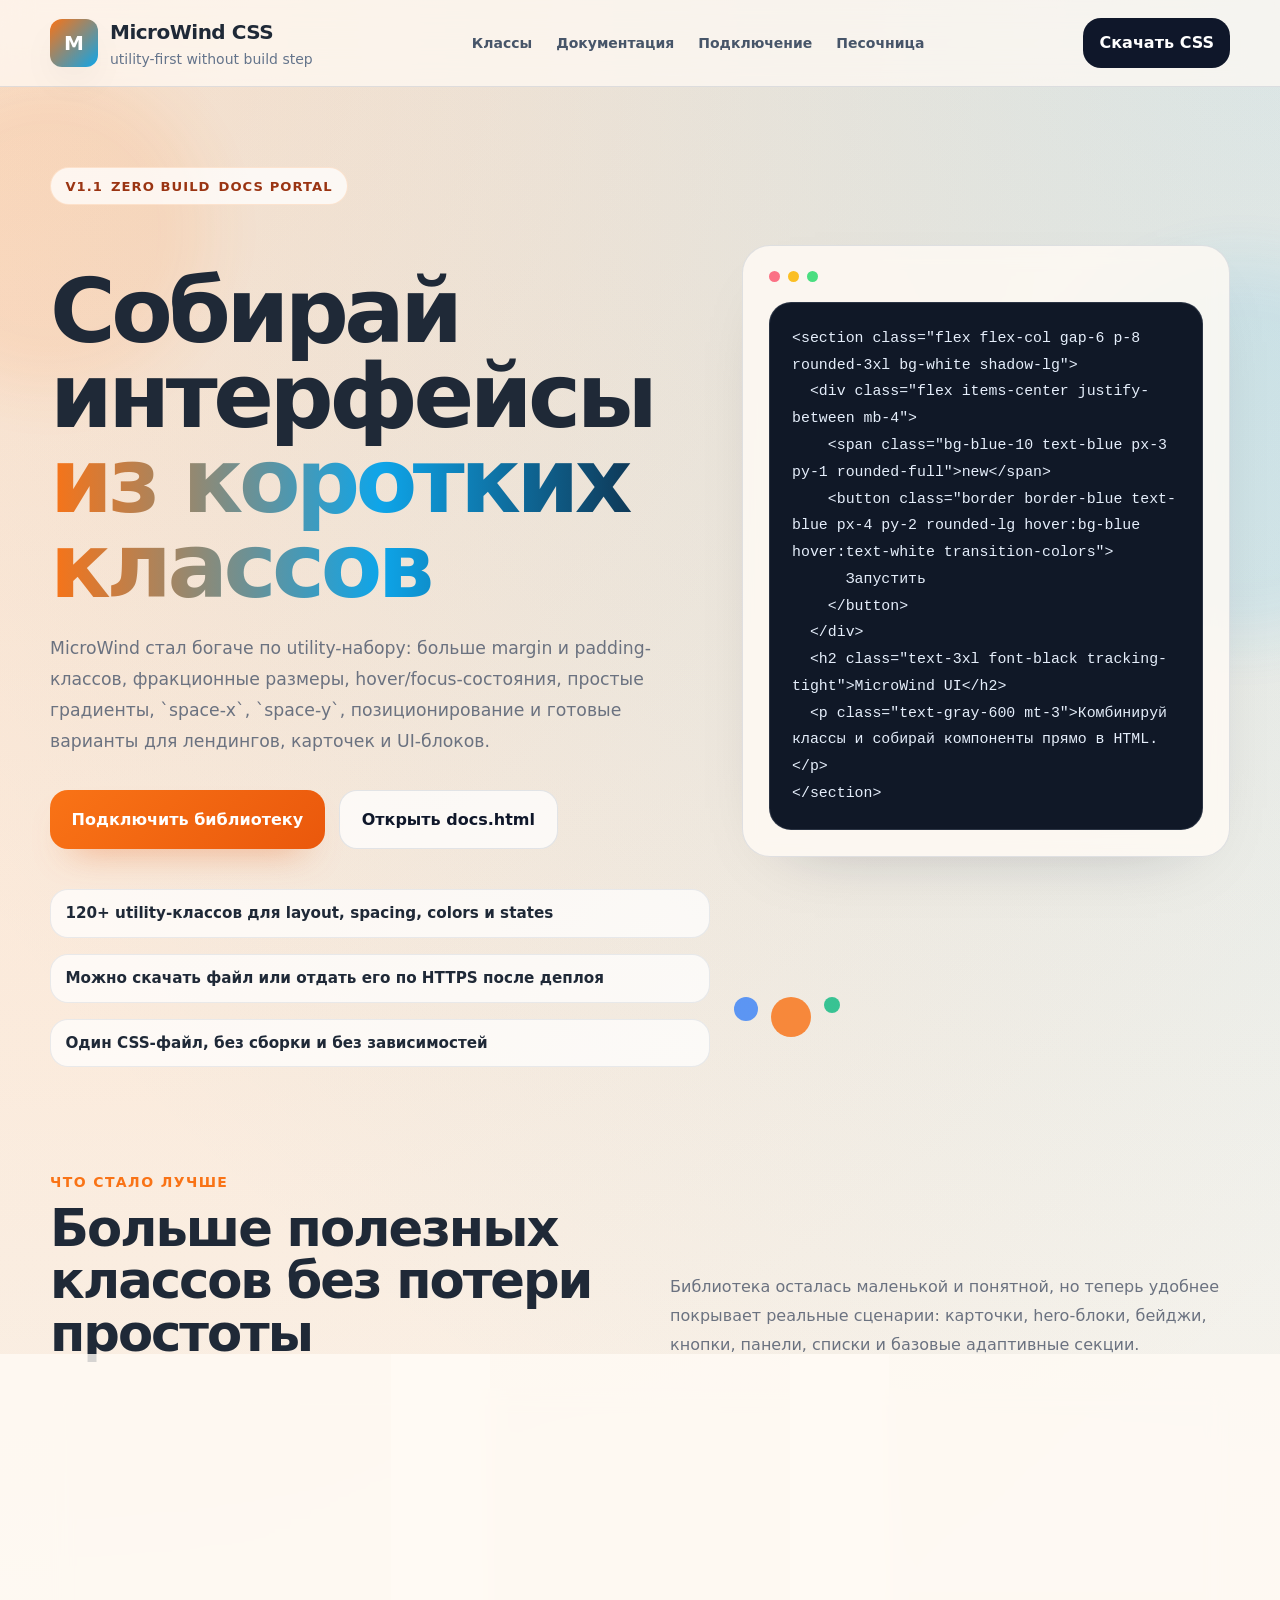
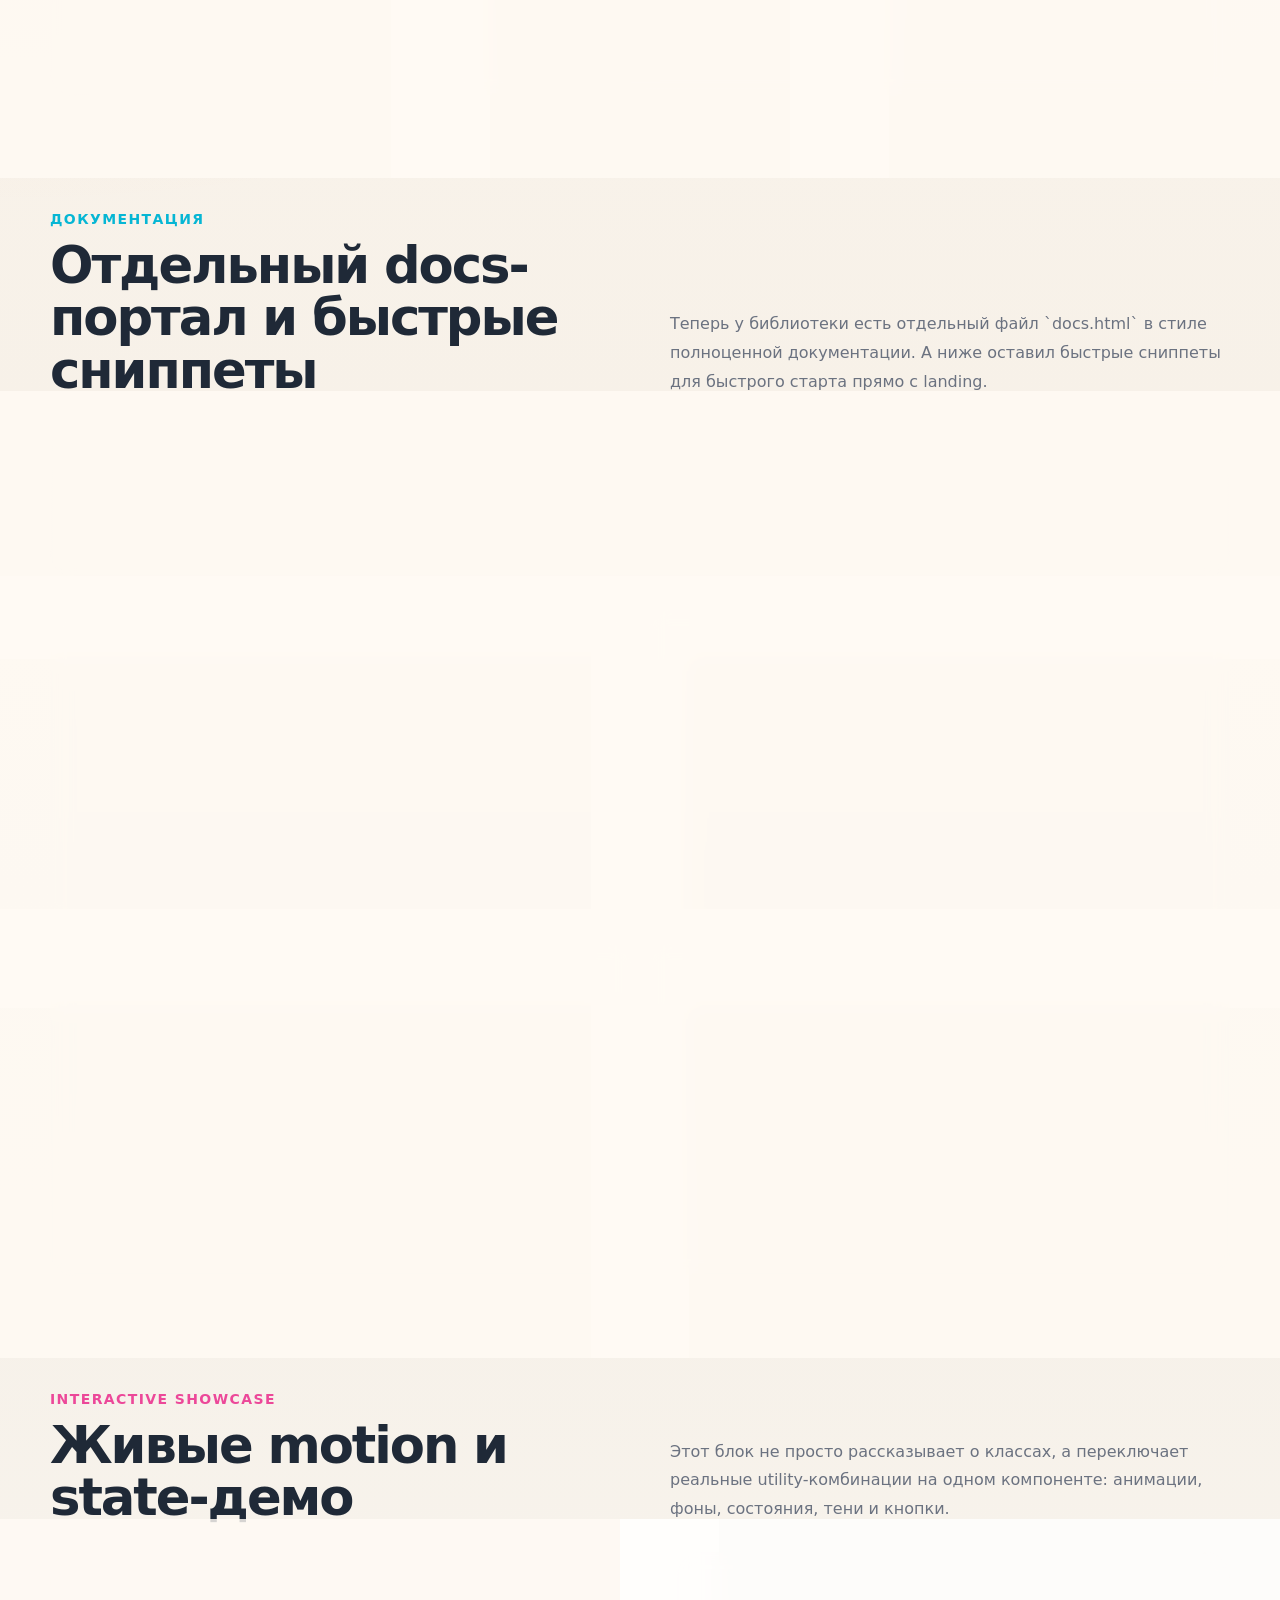
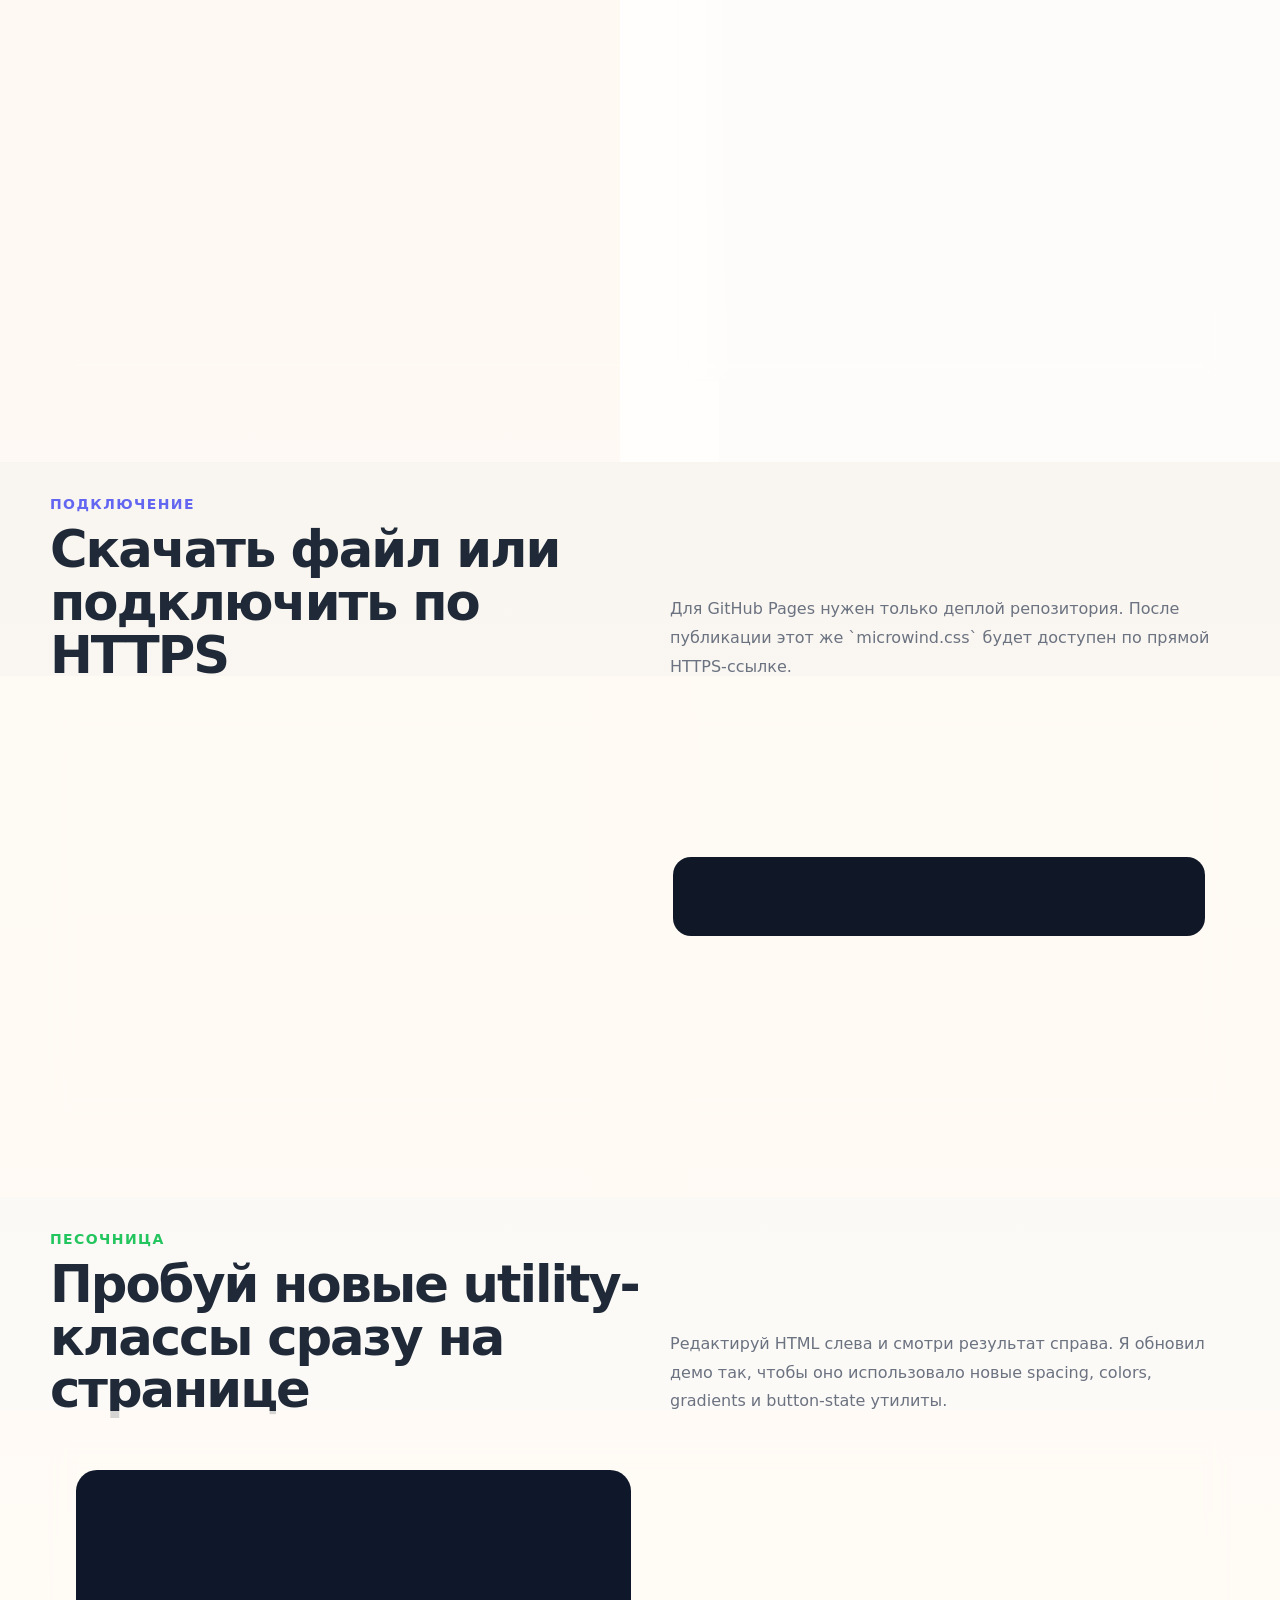
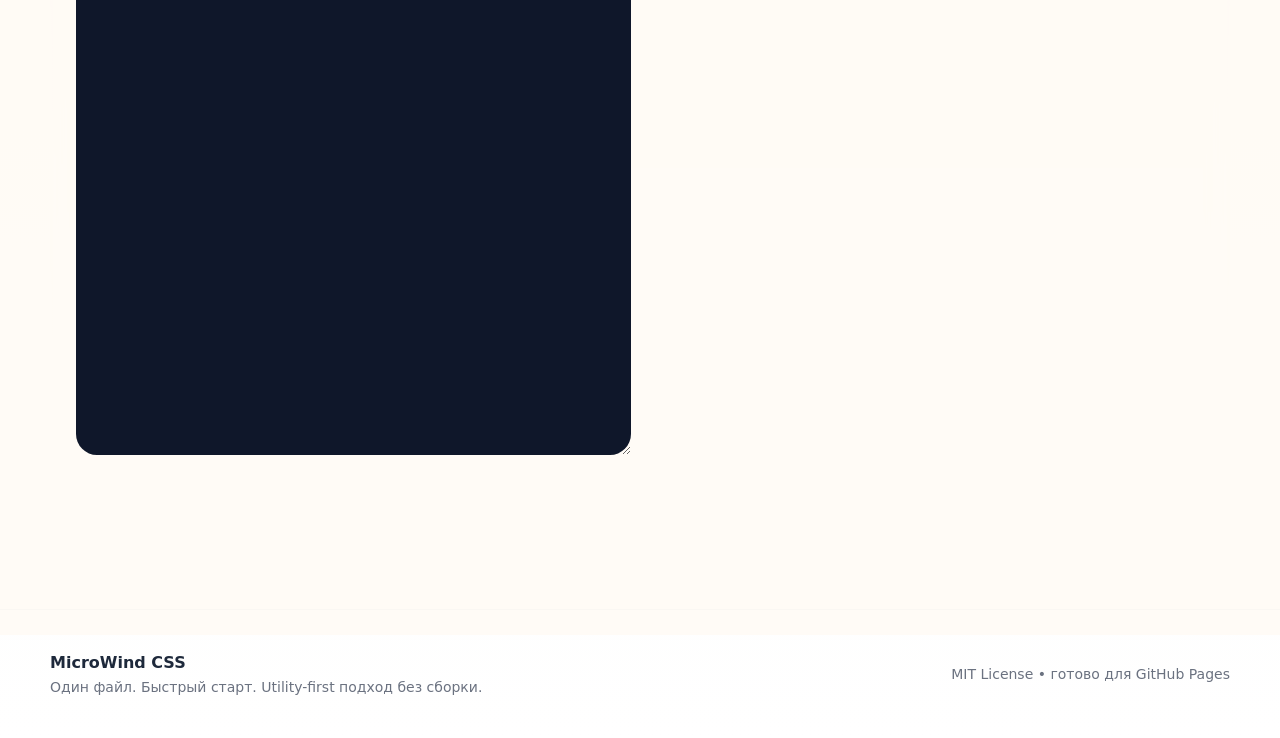
==== commit 8512d9e1: "Add docs" ====
--- a/index.html
+++ b/index.html
@@ -348,6 +348,91 @@
       grid-template-columns: repeat(2, minmax(0, 1fr));
     }
 
+    .showcase-grid {
+      display: grid;
+      grid-template-columns: 1.05fr 0.95fr;
+      gap: 1rem;
+    }
+
+    .showcase-panel,
+    .showcase-stage {
+      border-radius: 26px;
+      padding: 1.5rem;
+      background: var(--page-panel);
+      border: 1px solid var(--page-line);
+      backdrop-filter: blur(10px);
+      box-shadow: 0 24px 70px -48px rgba(15, 23, 42, 0.35);
+    }
+
+    .showcase-stage {
+      min-height: 100%;
+      display: flex;
+      align-items: center;
+      justify-content: center;
+      background:
+        radial-gradient(circle at top right, rgba(14, 165, 233, 0.12), transparent 32%),
+        rgba(255, 255, 255, 0.72);
+    }
+
+    .demo-switches {
+      display: flex;
+      flex-wrap: wrap;
+      gap: 0.75rem;
+      margin-top: 1rem;
+    }
+
+    .demo-chip {
+      border: 1px solid rgba(148, 163, 184, 0.24);
+      background: rgba(255, 255, 255, 0.78);
+      color: #0f172a;
+      border-radius: 9999px;
+      padding: 0.72rem 0.95rem;
+      cursor: pointer;
+      font-weight: 700;
+      transition: transform 0.2s ease, background-color 0.2s ease, color 0.2s ease, border-color 0.2s ease;
+    }
+
+    .demo-chip:hover {
+      transform: translateY(-2px);
+    }
+
+    .demo-chip.active {
+      background: #0f172a;
+      color: #fff;
+      border-color: #0f172a;
+    }
+
+    .demo-console {
+      margin-top: 1rem;
+      border-radius: 20px;
+      background: #101827;
+      color: #dce7f9;
+      padding: 1rem;
+      font-family: "SFMono-Regular", Consolas, monospace;
+      font-size: 0.9rem;
+      line-height: 1.75;
+      border: 1px solid rgba(148, 163, 184, 0.16);
+    }
+
+    .demo-card {
+      width: min(100%, 420px);
+      transition: all 0.28s ease;
+    }
+
+    .hero-orbit {
+      position: absolute;
+      inset: auto auto 30px 58%;
+      display: flex;
+      gap: 0.8rem;
+      z-index: 1;
+    }
+
+    .hero-orbit span {
+      display: block;
+      border-radius: 9999px;
+      opacity: 0.82;
+    }
+
     .install-box {
       margin-top: 1rem;
       border-radius: 18px;
@@ -435,6 +520,7 @@
       .features-grid,
       .docs-grid,
       .download-grid,
+      .showcase-grid,
       .editor-wrap {
         grid-template-columns: 1fr;
       }
@@ -482,7 +568,7 @@
 
         <div class="nav-links flex items-center gap-6 text-sm font-semibold text-gray-600">
           <a href="#features" class="transition-colors hover:text-blue">Классы</a>
-          <a href="#docs" class="transition-colors hover:text-blue">Документация</a>
+          <a href="docs.html" class="transition-colors hover:text-blue">Документация</a>
           <a href="#download" class="transition-colors hover:text-blue">Подключение</a>
           <a href="#playground" class="transition-colors hover:text-blue">Песочница</a>
         </div>
@@ -496,7 +582,7 @@
         <div class="eyebrow">
           <span>v1.1</span>
           <span>zero build</span>
-          <span></span>
+          <span>docs portal</span>
         </div>
 
         <div class="hero-grid">
@@ -509,7 +595,7 @@
 
             <div class="button-row">
               <a href="#download" class="hero-button">Подключить библиотеку</a>
-              <a href="#playground" class="ghost-button">Открыть live playground</a>
+              <a href="docs.html" class="ghost-button">Открыть docs.html</a>
             </div>
 
             <div class="preview-stack mt-10">
@@ -539,6 +625,11 @@
             </div>
           </div>
         </div>
+        <div class="hero-orbit pointer-events-none">
+          <span class="w-6 h-6 bg-blue rounded-full animate-pulse"></span>
+          <span class="w-10 h-10 bg-orange rounded-full animate-float"></span>
+          <span class="w-4 h-4 bg-emerald rounded-full animate-pulse"></span>
+        </div>
       </div>
     </header>
 
@@ -582,11 +673,21 @@
         <div class="section-head">
           <div>
             <div class="text-sm font-bold uppercase tracking-widest text-cyan mb-2">Документация</div>
-            <h2 class="section-title">Готовые комбинации классов</h2>
+            <h2 class="section-title">Отдельный docs-портал и быстрые сниппеты</h2>
           </div>
           <p class="section-text">
-            Ниже не абстрактные названия, а реальные наборы utility-классов, которые можно сразу копировать в проект.
+            Теперь у библиотеки есть отдельный файл `docs.html` в стиле полноценной документации. А ниже оставил быстрые сниппеты для быстрого старта прямо с landing.
           </p>
+        </div>
+
+        <div class="download-card mb-8">
+          <div class="flex flex-col gap-4 sm:flex-row sm:items-center sm:justify-between">
+            <div>
+              <h3 class="text-2xl font-black tracking-tight mb-2">Новая страница `docs.html`</h3>
+              <p>Внутри есть боковая навигация, секции по spacing/layout/colors/states/motion, таблицы reference и интерактивные демо.</p>
+            </div>
+            <a href="docs.html" class="mini-button">Открыть документацию</a>
+          </div>
         </div>
 
         <div class="docs-grid">
@@ -635,6 +736,61 @@
             </div>
             <button class="copy-btn" data-code=".border .border-blue .text-blue .hover:bg-blue .hover:text-white">Копировать</button>
           </article>
+        </div>
+      </div>
+    </section>
+
+    <section id="showcase">
+      <div class="container">
+        <div class="section-head">
+          <div>
+            <div class="text-sm font-bold uppercase tracking-widest text-pink mb-2">Interactive showcase</div>
+            <h2 class="section-title">Живые motion и state-демо</h2>
+          </div>
+          <p class="section-text">
+            Этот блок не просто рассказывает о классах, а переключает реальные utility-комбинации на одном компоненте: анимации, фоны, состояния, тени и кнопки.
+          </p>
+        </div>
+
+        <div class="showcase-grid">
+          <div class="showcase-panel">
+            <h3 class="text-2xl font-black tracking-tight mb-3">Utility State Switcher</h3>
+            <p>Выбери режим, и демонстрационная карточка справа сменит utility-набор без отдельного component CSS.</p>
+
+            <div class="demo-switches">
+              <button class="demo-chip active" data-mode="default">Default</button>
+              <button class="demo-chip" data-mode="motion">Motion</button>
+              <button class="demo-chip" data-mode="success">Success</button>
+            </div>
+
+            <div id="demo-console" class="demo-console">
+              .bg-white .shadow-lg .border .border-blue .text-blue .hover:bg-blue
+            </div>
+          </div>
+
+          <div class="showcase-stage">
+            <div id="demo-card" class="demo-card p-8 rounded-3xl bg-white shadow-lg space-y-5">
+              <div class="flex items-center justify-between gap-4">
+                <span id="demo-badge" class="bg-blue-10 text-blue px-3 py-1 rounded-full text-sm font-semibold">Default</span>
+                <div id="demo-orb" class="w-16 h-16 rounded-3xl bg-gradient-to-br from-pink to-purple shadow-lg"></div>
+              </div>
+
+              <div class="space-y-3">
+                <h3 class="text-3xl font-black tracking-tight">MicroWind Demo Card</h3>
+                <p class="text-gray-600">Одна карточка, несколько состояний, всё управляется utility-классами.</p>
+              </div>
+
+              <div class="space-y-2">
+                <div class="h-3 w-1/2 rounded-full bg-gray-300"></div>
+                <div class="h-3 w-full rounded-full bg-gray-200"></div>
+                <div class="h-3 w-4/5 rounded-full bg-gray-200"></div>
+              </div>
+
+              <button id="demo-button" class="border border-blue text-blue px-5 py-3 rounded-xl hover:bg-blue hover:text-white transition-colors cursor-pointer">
+                Trigger utility state
+              </button>
+            </div>
+          </div>
         </div>
       </div>
     </section>
@@ -750,6 +906,11 @@
     const httpsSnippet = document.getElementById("https-snippet");
     const copyHttpsBtn = document.getElementById("copy-https-btn");
     const copyUrlBtn = document.getElementById("copy-url-btn");
+    const demoConsole = document.getElementById("demo-console");
+    const demoCard = document.getElementById("demo-card");
+    const demoBadge = document.getElementById("demo-badge");
+    const demoOrb = document.getElementById("demo-orb");
+    const demoButton = document.getElementById("demo-button");
 
     function updatePreview() {
       preview.innerHTML = input.value;
@@ -801,12 +962,54 @@
       });
     }
 
+    function setShowcaseMode(mode) {
+      demoCard.className = "demo-card p-8 rounded-3xl space-y-5 transition-all";
+      demoBadge.className = "px-3 py-1 rounded-full text-sm font-semibold";
+      demoOrb.className = "w-16 h-16 rounded-3xl shadow-lg";
+      demoButton.className = "px-5 py-3 rounded-xl transition-all cursor-pointer";
+
+      if (mode === "motion") {
+        demoCard.classList.add("bg-white", "shadow-xl", "border", "border-purple");
+        demoBadge.classList.add("bg-indigo-10", "text-indigo");
+        demoBadge.textContent = "Motion";
+        demoOrb.classList.add("bg-gradient-to-br", "from-pink", "to-purple", "animate-float");
+        demoButton.classList.add("bg-indigo", "text-white", "hover:opacity-90");
+        demoConsole.textContent = ".border-purple .shadow-xl .bg-indigo .animate-float .hover:opacity-90";
+        return;
+      }
+
+      if (mode === "success") {
+        demoCard.classList.add("bg-white", "shadow-lg", "border", "border-green");
+        demoBadge.classList.add("bg-emerald-10", "text-emerald");
+        demoBadge.textContent = "Success";
+        demoOrb.classList.add("bg-emerald", "animate-pulse");
+        demoButton.classList.add("bg-green", "text-white", "hover:bg-emerald");
+        demoConsole.textContent = ".border-green .bg-emerald-10 .bg-green .hover:bg-emerald .animate-pulse";
+        return;
+      }
+
+      demoCard.classList.add("bg-white", "shadow-lg");
+      demoBadge.classList.add("bg-blue-10", "text-blue");
+      demoBadge.textContent = "Default";
+      demoOrb.classList.add("bg-gradient-to-br", "from-pink", "to-purple");
+      demoButton.classList.add("border", "border-blue", "text-blue", "hover:bg-blue", "hover:text-white");
+      demoConsole.textContent = ".bg-white .shadow-lg .border .border-blue .text-blue .hover:bg-blue";
+    }
+
     updatePreview();
     updateHttpsBlock();
+    setShowcaseMode("default");
 
     input.addEventListener("input", updatePreview);
 
     document.querySelectorAll(".copy-btn").forEach(attachCopy);
+    document.querySelectorAll(".demo-chip").forEach((chip) => {
+      chip.addEventListener("click", () => {
+        document.querySelectorAll(".demo-chip").forEach((item) => item.classList.remove("active"));
+        chip.classList.add("active");
+        setShowcaseMode(chip.dataset.mode);
+      });
+    });
 
     document.querySelectorAll('a[href^="#"]').forEach((anchor) => {
       anchor.addEventListener("click", (event) => {
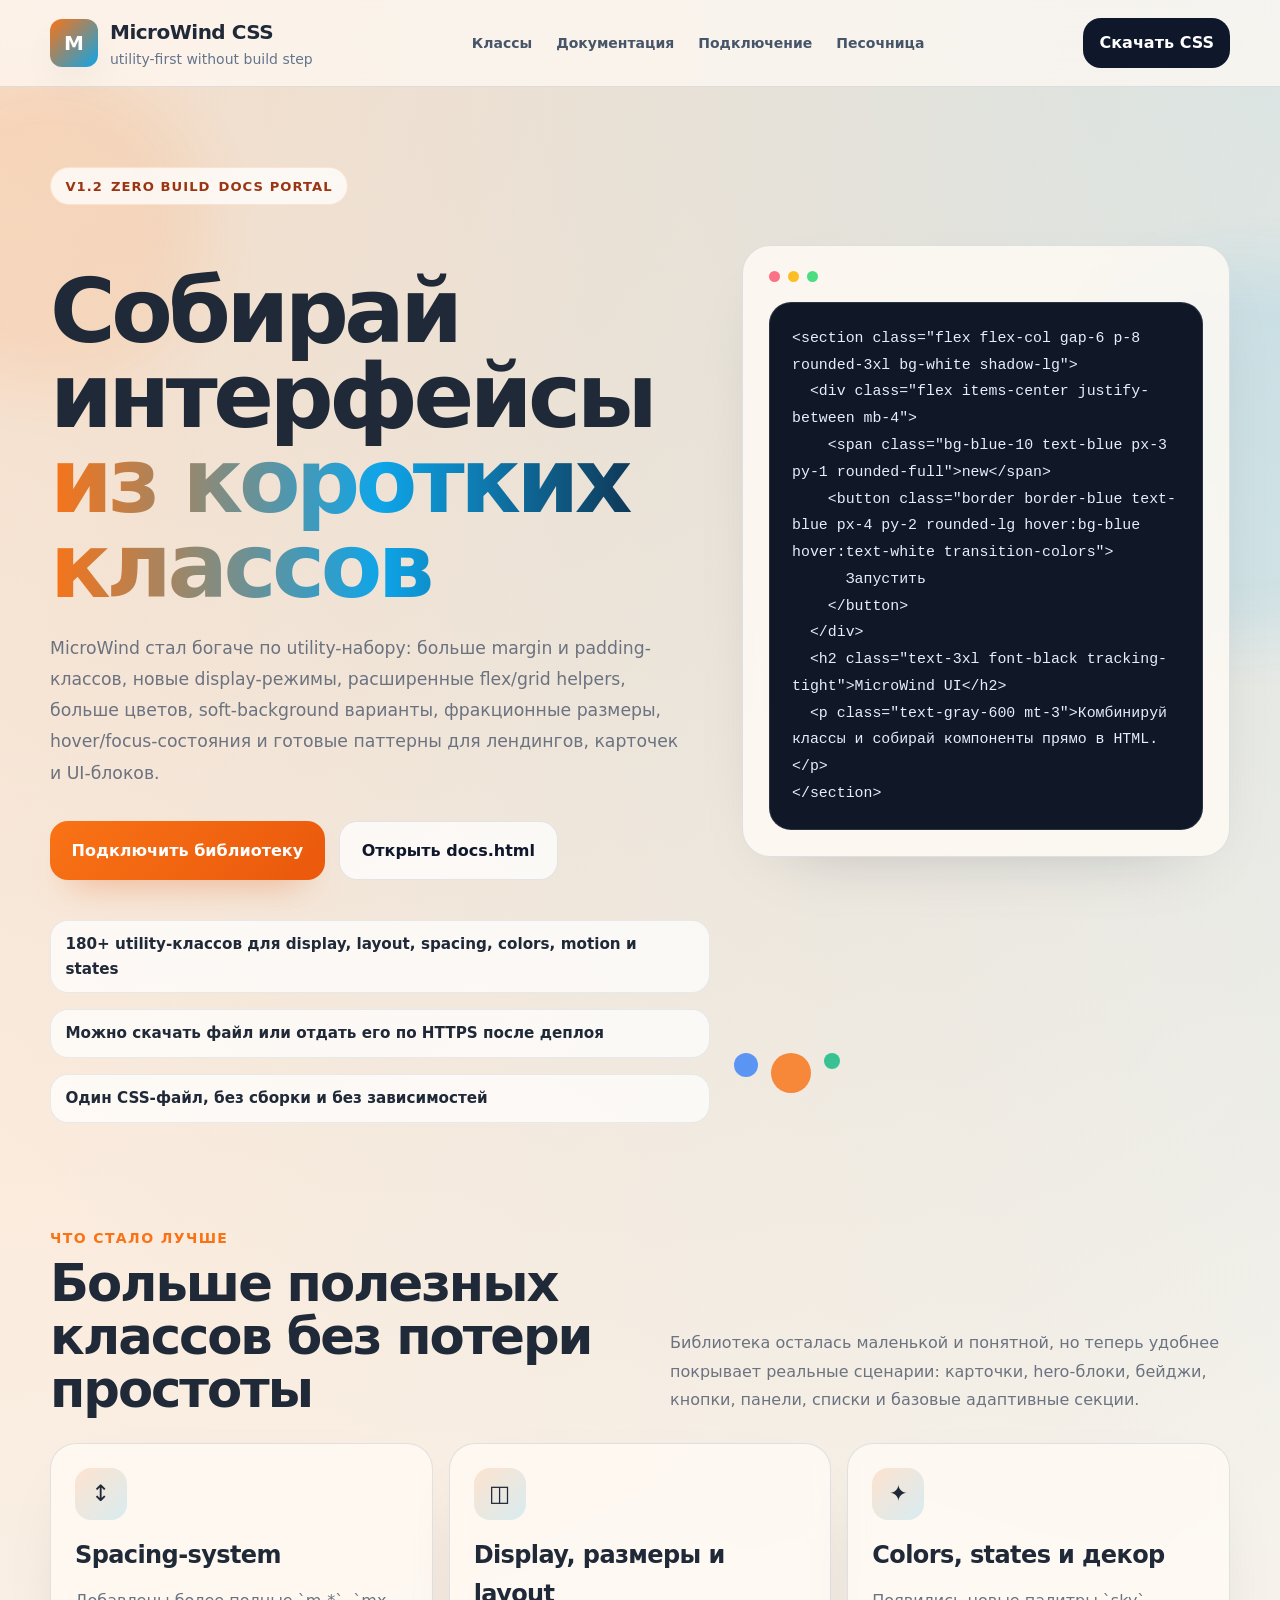
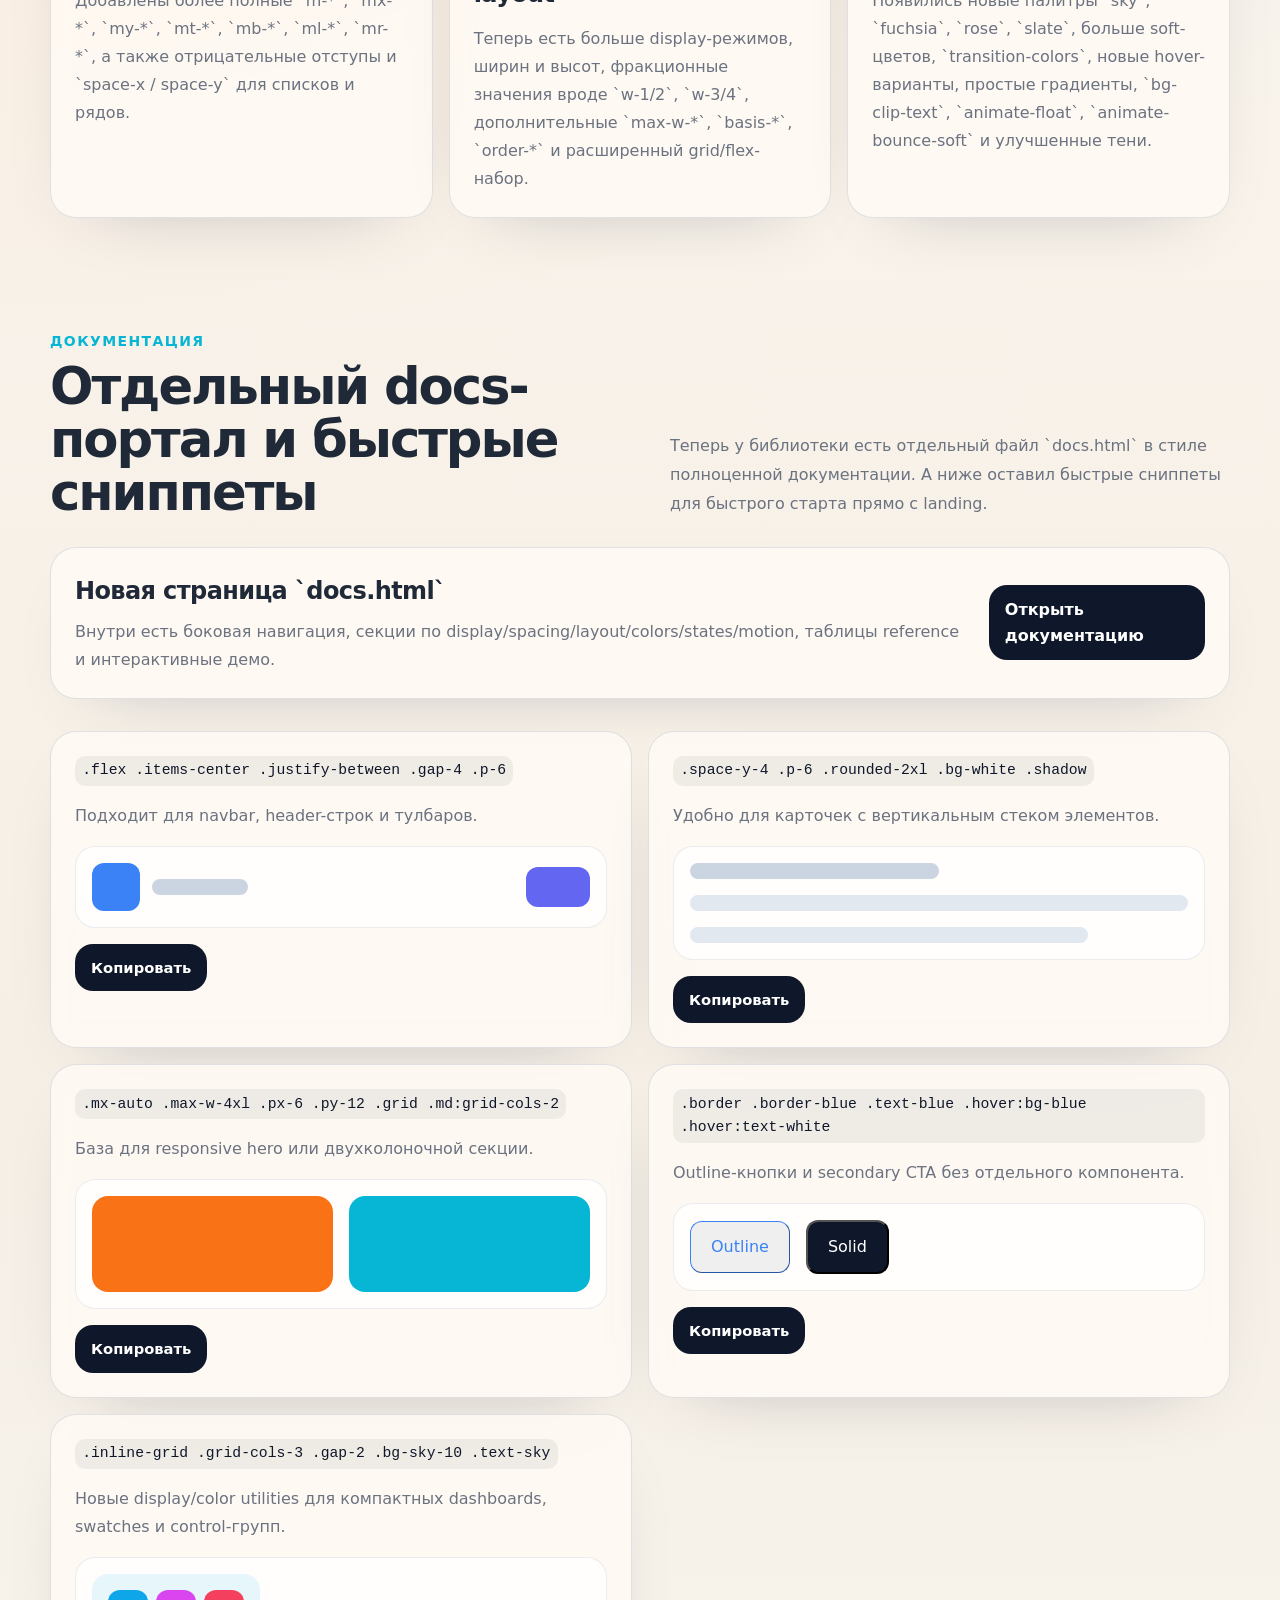
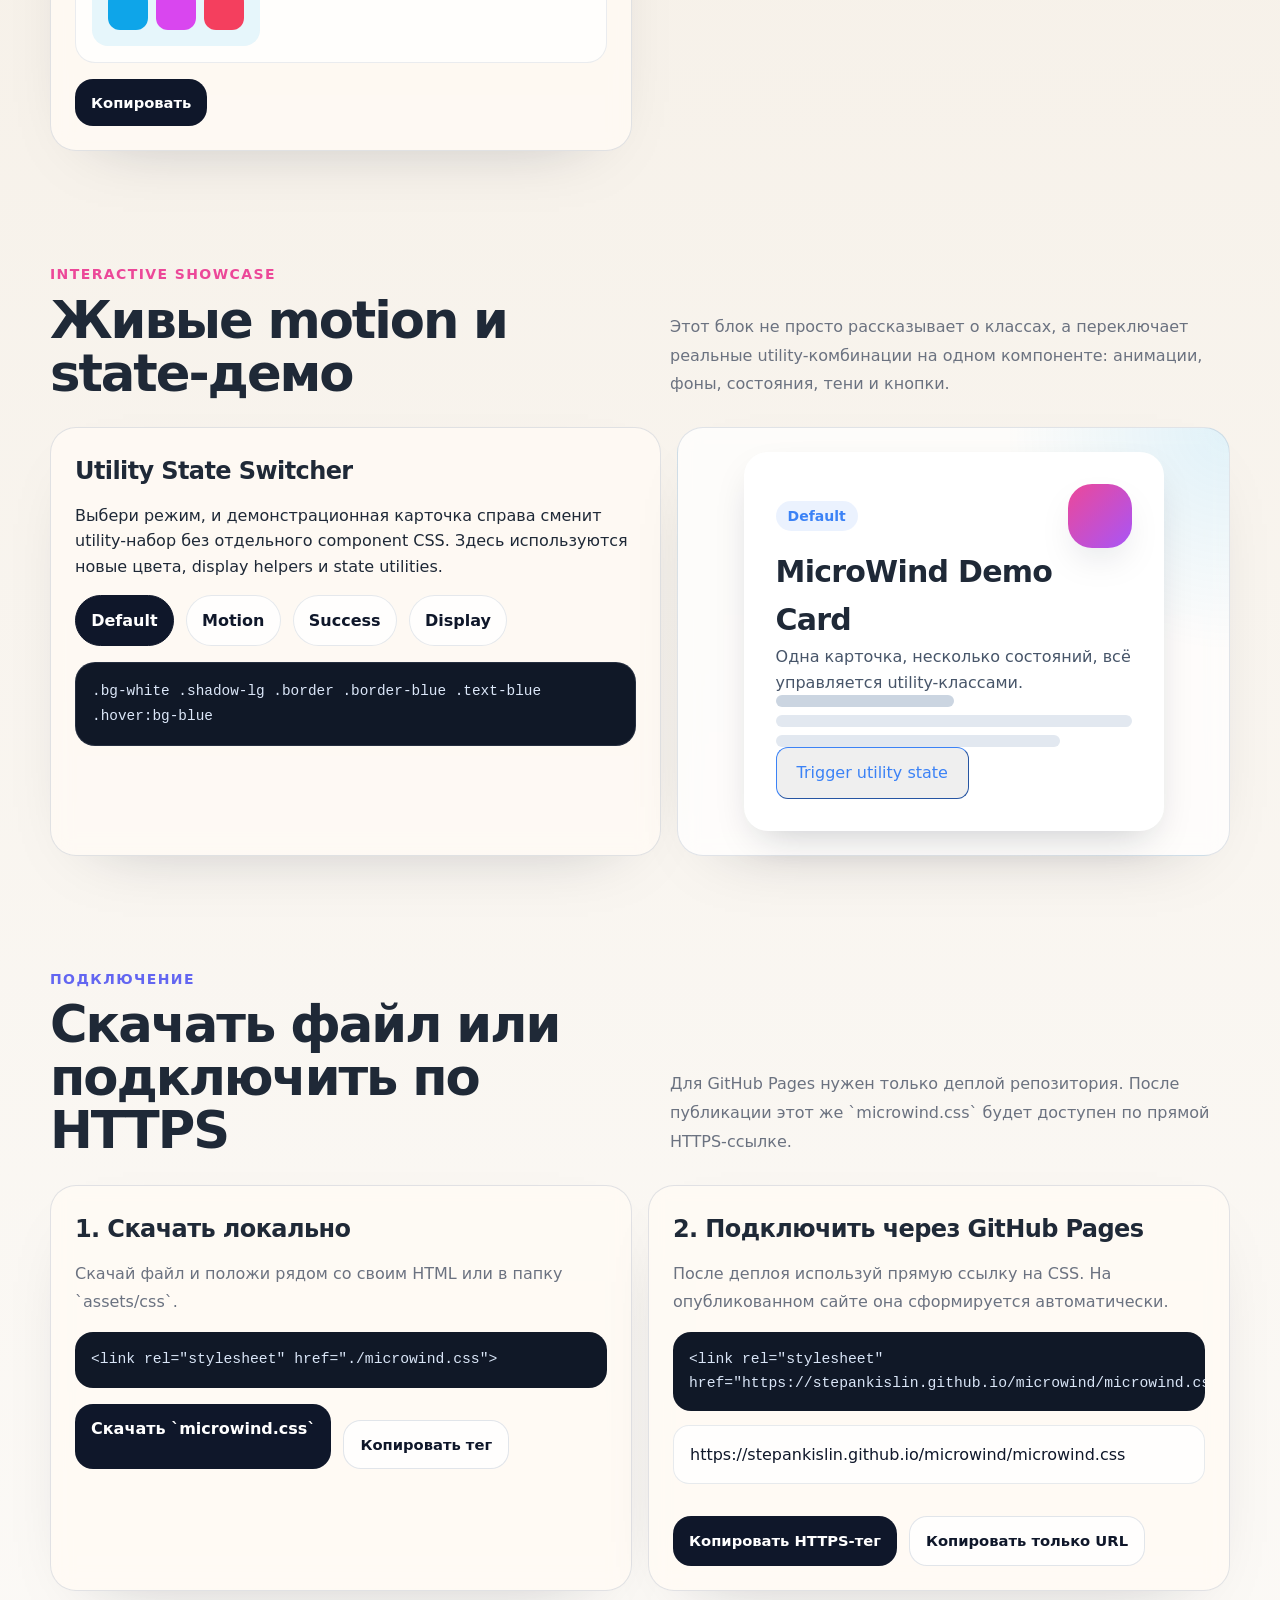
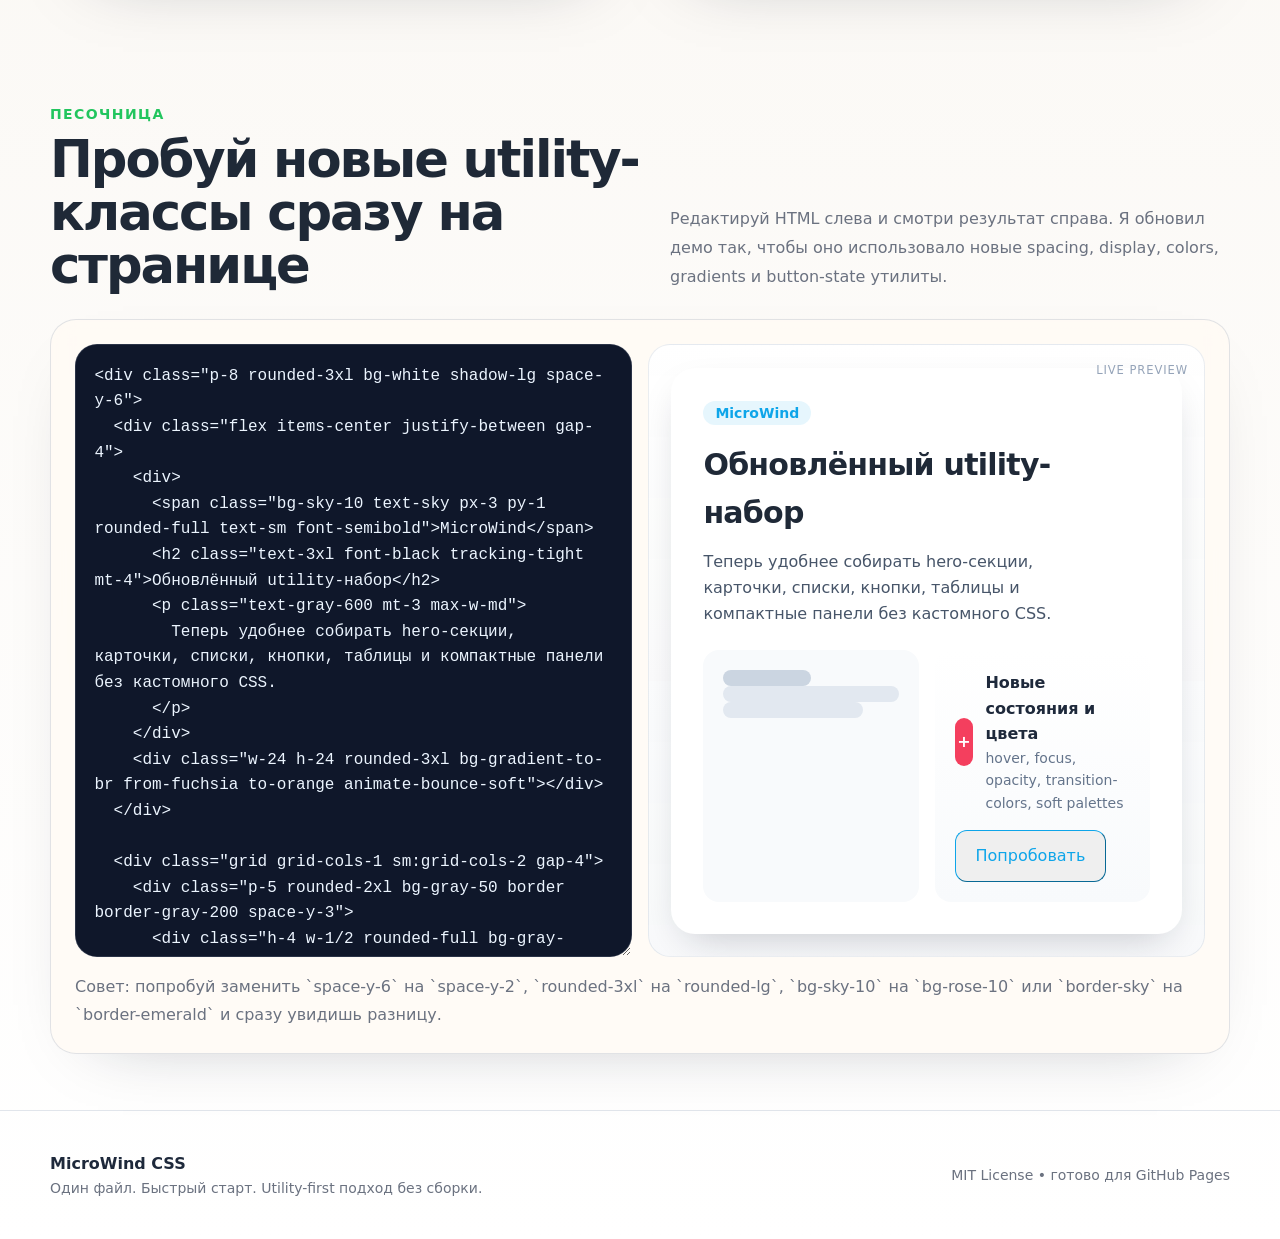
==== commit e1b9e2f5: "V1.2.0 - add new displays and colors" ====
--- a/index.html
+++ b/index.html
@@ -580,7 +580,7 @@
     <header id="top" class="hero">
       <div class="container">
         <div class="eyebrow">
-          <span>v1.1</span>
+          <span>v1.2</span>
           <span>zero build</span>
           <span>docs portal</span>
         </div>
@@ -589,8 +589,8 @@
           <div>
             <h1 class="hero-title">Собирай интерфейсы <span>из коротких классов</span></h1>
             <p class="hero-subtitle">
-              MicroWind стал богаче по utility-набору: больше margin и padding-классов, фракционные размеры, hover/focus-состояния, простые градиенты,
-              `space-x`, `space-y`, позиционирование и готовые варианты для лендингов, карточек и UI-блоков.
+              MicroWind стал богаче по utility-набору: больше margin и padding-классов, новые display-режимы, расширенные flex/grid helpers, больше цветов,
+              soft-background варианты, фракционные размеры, hover/focus-состояния и готовые паттерны для лендингов, карточек и UI-блоков.
             </p>
 
             <div class="button-row">
@@ -599,7 +599,7 @@
             </div>
 
             <div class="preview-stack mt-10">
-              <div class="stat-chip">120+ utility-классов для layout, spacing, colors и states</div>
+              <div class="stat-chip">180+ utility-классов для display, layout, spacing, colors, motion и states</div>
               <div class="stat-chip">Можно скачать файл или отдать его по HTTPS после деплоя</div>
               <div class="stat-chip">Один CSS-файл, без сборки и без зависимостей</div>
             </div>
@@ -655,14 +655,14 @@
 
           <article class="feature-card">
             <div class="feature-icon">◫</div>
-            <h3 class="text-2xl font-black tracking-tight mb-3">Размеры и layout</h3>
-            <p>Теперь есть больше ширин и высот, фракционные значения вроде `w-1/2`, `w-3/4`, дополнительные `max-w-*`, позиционирование и расширенный grid/flex-набор.</p>
+            <h3 class="text-2xl font-black tracking-tight mb-3">Display, размеры и layout</h3>
+            <p>Теперь есть больше display-режимов, ширин и высот, фракционные значения вроде `w-1/2`, `w-3/4`, дополнительные `max-w-*`, `basis-*`, `order-*` и расширенный grid/flex-набор.</p>
           </article>
 
           <article class="feature-card">
             <div class="feature-icon">✦</div>
-            <h3 class="text-2xl font-black tracking-tight mb-3">States и декор</h3>
-            <p>Появились `transition-colors`, новые hover-варианты, фоновые soft-цвета, простые градиенты, `bg-clip-text`, анимация `animate-float` и улучшенные тени.</p>
+            <h3 class="text-2xl font-black tracking-tight mb-3">Colors, states и декор</h3>
+            <p>Появились новые палитры `sky`, `fuchsia`, `rose`, `slate`, больше soft-цветов, `transition-colors`, новые hover-варианты, простые градиенты, `bg-clip-text`, `animate-float`, `animate-bounce-soft` и улучшенные тени.</p>
           </article>
         </div>
       </div>
@@ -684,7 +684,7 @@
           <div class="flex flex-col gap-4 sm:flex-row sm:items-center sm:justify-between">
             <div>
               <h3 class="text-2xl font-black tracking-tight mb-2">Новая страница `docs.html`</h3>
-              <p>Внутри есть боковая навигация, секции по spacing/layout/colors/states/motion, таблицы reference и интерактивные демо.</p>
+              <p>Внутри есть боковая навигация, секции по display/spacing/layout/colors/states/motion, таблицы reference и интерактивные демо.</p>
             </div>
             <a href="docs.html" class="mini-button">Открыть документацию</a>
           </div>
@@ -736,6 +736,19 @@
             </div>
             <button class="copy-btn" data-code=".border .border-blue .text-blue .hover:bg-blue .hover:text-white">Копировать</button>
           </article>
+
+          <article class="docs-card">
+            <code>.inline-grid .grid-cols-3 .gap-2 .bg-sky-10 .text-sky</code>
+            <p class="mt-4">Новые display/color utilities для компактных dashboards, swatches и control-групп.</p>
+            <div class="demo-slab">
+              <div class="inline-grid grid-cols-3 gap-2 p-4 rounded-2xl bg-sky-10">
+                <div class="w-10 h-10 rounded-xl bg-sky"></div>
+                <div class="w-10 h-10 rounded-xl bg-fuchsia"></div>
+                <div class="w-10 h-10 rounded-xl bg-rose"></div>
+              </div>
+            </div>
+            <button class="copy-btn" data-code=".inline-grid .grid-cols-3 .gap-2 .bg-sky-10 .text-sky">Копировать</button>
+          </article>
         </div>
       </div>
     </section>
@@ -755,12 +768,13 @@
         <div class="showcase-grid">
           <div class="showcase-panel">
             <h3 class="text-2xl font-black tracking-tight mb-3">Utility State Switcher</h3>
-            <p>Выбери режим, и демонстрационная карточка справа сменит utility-набор без отдельного component CSS.</p>
+            <p>Выбери режим, и демонстрационная карточка справа сменит utility-набор без отдельного component CSS. Здесь используются новые цвета, display helpers и state utilities.</p>
 
             <div class="demo-switches">
               <button class="demo-chip active" data-mode="default">Default</button>
               <button class="demo-chip" data-mode="motion">Motion</button>
               <button class="demo-chip" data-mode="success">Success</button>
+              <button class="demo-chip" data-mode="display">Display</button>
             </div>
 
             <div id="demo-console" class="demo-console">
@@ -840,7 +854,7 @@
             <h2 class="section-title">Пробуй новые utility-классы сразу на странице</h2>
           </div>
           <p class="section-text">
-            Редактируй HTML слева и смотри результат справа. Я обновил демо так, чтобы оно использовало новые spacing, colors, gradients и button-state утилиты.
+            Редактируй HTML слева и смотри результат справа. Я обновил демо так, чтобы оно использовало новые spacing, display, colors, gradients и button-state утилиты.
           </p>
         </div>
 
@@ -850,13 +864,13 @@
 <div class="p-8 rounded-3xl bg-white shadow-lg space-y-6">
   <div class="flex items-center justify-between gap-4">
     <div>
-      <span class="bg-blue-10 text-blue px-3 py-1 rounded-full text-sm font-semibold">MicroWind</span>
+      <span class="bg-sky-10 text-sky px-3 py-1 rounded-full text-sm font-semibold">MicroWind</span>
       <h2 class="text-3xl font-black tracking-tight mt-4">Обновлённый utility-набор</h2>
       <p class="text-gray-600 mt-3 max-w-md">
-        Теперь удобнее собирать hero-секции, карточки, списки, кнопки и панели без кастомного CSS.
+        Теперь удобнее собирать hero-секции, карточки, списки, кнопки, таблицы и компактные панели без кастомного CSS.
       </p>
     </div>
-    <div class="w-24 h-24 rounded-3xl bg-gradient-to-br from-pink to-purple animate-float"></div>
+    <div class="w-24 h-24 rounded-3xl bg-gradient-to-br from-fuchsia to-orange animate-bounce-soft"></div>
   </div>
 
   <div class="grid grid-cols-1 sm:grid-cols-2 gap-4">
@@ -868,13 +882,13 @@
 
     <div class="p-5 rounded-2xl bg-gradient-to-b from-white to-gray-50 border border-gray-200">
       <div class="flex items-center gap-3 mb-4">
-        <div class="w-12 h-12 rounded-xl bg-emerald flex items-center justify-center text-white font-bold">+</div>
+        <div class="w-12 h-12 rounded-xl bg-rose flex items-center justify-center text-white font-bold">+</div>
         <div>
-          <div class="font-bold text-gray-800">Новые состояния</div>
-          <div class="text-sm text-gray-500">hover, focus, opacity, transition-colors</div>
+          <div class="font-bold text-gray-800">Новые состояния и цвета</div>
+          <div class="text-sm text-gray-500">hover, focus, opacity, transition-colors, soft palettes</div>
         </div>
       </div>
-      <button class="border border-blue text-blue px-5 py-3 rounded-xl hover:bg-blue hover:text-white transition-colors cursor-pointer">
+      <button class="border border-sky text-sky px-5 py-3 rounded-xl hover:bg-sky hover:text-white transition-colors cursor-pointer">
         Попробовать
       </button>
     </div>
@@ -883,7 +897,7 @@
 
             <div id="live-preview" class="preview"></div>
           </div>
-          <p class="playground-note mt-4">Совет: попробуй заменить `space-y-6` на `space-y-2`, `rounded-3xl` на `rounded-lg` или `bg-blue-10` на `bg-emerald-10` и сразу увидишь разницу.</p>
+          <p class="playground-note mt-4">Совет: попробуй заменить `space-y-6` на `space-y-2`, `rounded-3xl` на `rounded-lg`, `bg-sky-10` на `bg-rose-10` или `border-sky` на `border-emerald` и сразу увидишь разницу.</p>
         </div>
       </div>
     </section>
@@ -988,6 +1002,16 @@
         return;
       }
 
+      if (mode === "display") {
+        demoCard.classList.add("bg-white", "shadow-xl", "border", "border-sky");
+        demoBadge.classList.add("bg-sky-10", "text-sky");
+        demoBadge.textContent = "Display";
+        demoOrb.classList.add("bg-sky", "hover-rotate");
+        demoButton.classList.add("bg-fuchsia", "text-white", "hover:opacity-90");
+        demoConsole.textContent = ".inline-grid .table-cell .border-sky .bg-sky-10 .bg-fuchsia .hover-rotate";
+        return;
+      }
+
       demoCard.classList.add("bg-white", "shadow-lg");
       demoBadge.classList.add("bg-blue-10", "text-blue");
       demoBadge.textContent = "Default";
--- a/microwind.css
+++ b/microwind.css
@@ -1,4 +1,4 @@
-/* === MICRO WIND CSS v1.1 === */
+/* === MICRO WIND CSS v1.2 === */
 :root {
     --mw-s-0: 0px;
     --mw-s-1: 0.25rem;
@@ -16,6 +16,9 @@
     --mw-s-32: 8rem;
     --mw-white: #ffffff;
     --mw-black: #0f172a;
+    --mw-slate: #475569;
+    --mw-zinc: #52525b;
+    --mw-stone: #57534e;
     --mw-gray-50: #f8fafc;
     --mw-gray-100: #f1f5f9;
     --mw-gray-200: #e2e8f0;
@@ -27,10 +30,13 @@
     --mw-gray-800: #1e293b;
     --mw-gray-900: #0f172a;
     --mw-blue: #3b82f6;
+    --mw-sky: #0ea5e9;
     --mw-indigo: #6366f1;
     --mw-violet: #8b5cf6;
     --mw-purple: #a855f7;
+    --mw-fuchsia: #d946ef;
     --mw-pink: #ec4899;
+    --mw-rose: #f43f5e;
     --mw-red: #ef4444;
     --mw-orange: #f97316;
     --mw-amber: #f59e0b;
@@ -62,33 +68,41 @@
 ul, ol { list-style: none; }
 a { color: inherit; text-decoration: none; }
 
-/* Layout */
-.block { display: block; } .inline-block { display: inline-block; } .inline { display: inline; }
-.flex { display: flex; } .inline-flex { display: inline-flex; } .grid { display: grid; } .hidden { display: none; } .contents { display: contents; }
-.flex-row { flex-direction: row; } .flex-col { flex-direction: column; } .flex-row-reverse { flex-direction: row-reverse; }
-.flex-wrap { flex-wrap: wrap; } .flex-nowrap { flex-wrap: nowrap; }
-.flex-1 { flex: 1 1 0%; } .flex-auto { flex: 1 1 auto; } .flex-none { flex: none; }
+/* Display & Layout */
+.block { display: block; } .inline-block { display: inline-block; } .inline { display: inline; } .list-item { display: list-item; }
+.flex { display: flex; } .inline-flex { display: inline-flex; } .grid { display: grid; } .inline-grid { display: inline-grid; }
+.hidden { display: none; } .contents { display: contents; } .flow-root { display: flow-root; }
+.table { display: table; } .inline-table { display: inline-table; } .table-row { display: table-row; } .table-cell { display: table-cell; }
+.flex-row { flex-direction: row; } .flex-col { flex-direction: column; } .flex-row-reverse { flex-direction: row-reverse; } .flex-col-reverse { flex-direction: column-reverse; }
+.flex-wrap { flex-wrap: wrap; } .flex-nowrap { flex-wrap: nowrap; } .flex-wrap-reverse { flex-wrap: wrap-reverse; }
+.flex-1 { flex: 1 1 0%; } .flex-auto { flex: 1 1 auto; } .flex-initial { flex: 0 1 auto; } .flex-none { flex: none; }
+.basis-auto { flex-basis: auto; } .basis-full { flex-basis: 100%; } .basis-1\/2 { flex-basis: 50%; } .basis-1\/3 { flex-basis: 33.333333%; } .basis-2\/3 { flex-basis: 66.666667%; }
 .grow { flex-grow: 1; } .grow-0 { flex-grow: 0; } .shrink { flex-shrink: 1; } .shrink-0 { flex-shrink: 0; }
+.order-1 { order: 1; } .order-2 { order: 2; } .order-3 { order: 3; } .order-first { order: -9999; } .order-last { order: 9999; } .order-none { order: 0; }
 .justify-start { justify-content: flex-start; } .justify-center { justify-content: center; } .justify-end { justify-content: flex-end; }
 .justify-between { justify-content: space-between; } .justify-around { justify-content: space-around; } .justify-evenly { justify-content: space-evenly; }
+.justify-items-start { justify-items: start; } .justify-items-center { justify-items: center; } .justify-items-end { justify-items: end; } .justify-items-stretch { justify-items: stretch; }
+.justify-self-start { justify-self: start; } .justify-self-center { justify-self: center; } .justify-self-end { justify-self: end; } .justify-self-stretch { justify-self: stretch; }
 .items-start { align-items: flex-start; } .items-center { align-items: center; } .items-end { align-items: flex-end; } .items-stretch { align-items: stretch; } .items-baseline { align-items: baseline; }
-.self-start { align-self: flex-start; } .self-center { align-self: center; } .self-end { align-self: flex-end; } .self-stretch { align-self: stretch; }
-.grid-cols-1 { grid-template-columns: repeat(1, minmax(0, 1fr)); } .grid-cols-2 { grid-template-columns: repeat(2, minmax(0, 1fr)); }
-.grid-cols-3 { grid-template-columns: repeat(3, minmax(0, 1fr)); } .grid-cols-4 { grid-template-columns: repeat(4, minmax(0, 1fr)); }
-.grid-cols-5 { grid-template-columns: repeat(5, minmax(0, 1fr)); } .grid-cols-6 { grid-template-columns: repeat(6, minmax(0, 1fr)); } .grid-cols-12 { grid-template-columns: repeat(12, minmax(0, 1fr)); }
-.col-span-1 { grid-column: span 1 / span 1; } .col-span-2 { grid-column: span 2 / span 2; } .col-span-3 { grid-column: span 3 / span 3; } .col-span-full { grid-column: 1 / -1; }
+.content-start { align-content: flex-start; } .content-center { align-content: center; } .content-end { align-content: flex-end; } .content-between { align-content: space-between; } .content-around { align-content: space-around; }
+.self-start { align-self: flex-start; } .self-center { align-self: center; } .self-end { align-self: flex-end; } .self-stretch { align-self: stretch; } .self-auto { align-self: auto; }
+.place-items-center { place-items: center; } .place-items-start { place-items: start; } .place-items-end { place-items: end; } .place-content-center { place-content: center; }
+.grid-cols-1 { grid-template-columns: repeat(1, minmax(0, 1fr)); } .grid-cols-2 { grid-template-columns: repeat(2, minmax(0, 1fr)); } .grid-cols-3 { grid-template-columns: repeat(3, minmax(0, 1fr)); } .grid-cols-4 { grid-template-columns: repeat(4, minmax(0, 1fr)); } .grid-cols-5 { grid-template-columns: repeat(5, minmax(0, 1fr)); } .grid-cols-6 { grid-template-columns: repeat(6, minmax(0, 1fr)); } .grid-cols-12 { grid-template-columns: repeat(12, minmax(0, 1fr)); }
+.auto-cols-fr { grid-auto-columns: minmax(0, 1fr); } .auto-rows-fr { grid-auto-rows: minmax(0, 1fr); }
+.col-span-1 { grid-column: span 1 / span 1; } .col-span-2 { grid-column: span 2 / span 2; } .col-span-3 { grid-column: span 3 / span 3; } .col-span-4 { grid-column: span 4 / span 4; } .col-span-6 { grid-column: span 6 / span 6; } .col-span-full { grid-column: 1 / -1; }
+.row-span-1 { grid-row: span 1 / span 1; } .row-span-2 { grid-row: span 2 / span 2; } .row-span-3 { grid-row: span 3 / span 3; }
 .gap-0 { gap: var(--mw-s-0); } .gap-1 { gap: var(--mw-s-1); } .gap-2 { gap: var(--mw-s-2); } .gap-3 { gap: var(--mw-s-3); } .gap-4 { gap: var(--mw-s-4); } .gap-5 { gap: var(--mw-s-5); } .gap-6 { gap: var(--mw-s-6); } .gap-8 { gap: var(--mw-s-8); } .gap-10 { gap: var(--mw-s-10); } .gap-12 { gap: var(--mw-s-12); } .gap-16 { gap: var(--mw-s-16); }
-.row-gap-2 { row-gap: var(--mw-s-2); } .row-gap-4 { row-gap: var(--mw-s-4); } .row-gap-6 { row-gap: var(--mw-s-6); }
-.col-gap-2 { column-gap: var(--mw-s-2); } .col-gap-4 { column-gap: var(--mw-s-4); } .col-gap-6 { column-gap: var(--mw-s-6); }
-.space-x-2 > * + * { margin-left: var(--mw-s-2); } .space-x-4 > * + * { margin-left: var(--mw-s-4); } .space-x-6 > * + * { margin-left: var(--mw-s-6); }
-.space-y-2 > * + * { margin-top: var(--mw-s-2); } .space-y-4 > * + * { margin-top: var(--mw-s-4); } .space-y-6 > * + * { margin-top: var(--mw-s-6); }
+.row-gap-2 { row-gap: var(--mw-s-2); } .row-gap-4 { row-gap: var(--mw-s-4); } .row-gap-6 { row-gap: var(--mw-s-6); } .row-gap-8 { row-gap: var(--mw-s-8); }
+.col-gap-2 { column-gap: var(--mw-s-2); } .col-gap-4 { column-gap: var(--mw-s-4); } .col-gap-6 { column-gap: var(--mw-s-6); } .col-gap-8 { column-gap: var(--mw-s-8); }
+.space-x-1 > * + * { margin-left: var(--mw-s-1); } .space-x-2 > * + * { margin-left: var(--mw-s-2); } .space-x-4 > * + * { margin-left: var(--mw-s-4); } .space-x-6 > * + * { margin-left: var(--mw-s-6); } .space-x-8 > * + * { margin-left: var(--mw-s-8); }
+.space-y-1 > * + * { margin-top: var(--mw-s-1); } .space-y-2 > * + * { margin-top: var(--mw-s-2); } .space-y-4 > * + * { margin-top: var(--mw-s-4); } .space-y-6 > * + * { margin-top: var(--mw-s-6); } .space-y-8 > * + * { margin-top: var(--mw-s-8); }
 
 /* Position */
 .static { position: static; } .relative { position: relative; } .absolute { position: absolute; } .fixed { position: fixed; } .sticky { position: sticky; }
-.top-0 { top: 0; } .top-1 { top: var(--mw-s-1); } .top-2 { top: var(--mw-s-2); } .top-4 { top: var(--mw-s-4); }
-.right-0 { right: 0; } .right-1 { right: var(--mw-s-1); } .right-2 { right: var(--mw-s-2); } .right-4 { right: var(--mw-s-4); }
-.bottom-0 { bottom: 0; } .bottom-1 { bottom: var(--mw-s-1); } .bottom-2 { bottom: var(--mw-s-2); } .bottom-4 { bottom: var(--mw-s-4); }
-.left-0 { left: 0; } .left-1 { left: var(--mw-s-1); } .left-2 { left: var(--mw-s-2); } .left-4 { left: var(--mw-s-4); }
+.top-0 { top: 0; } .top-1 { top: var(--mw-s-1); } .top-2 { top: var(--mw-s-2); } .top-4 { top: var(--mw-s-4); } .top-8 { top: var(--mw-s-8); }
+.right-0 { right: 0; } .right-1 { right: var(--mw-s-1); } .right-2 { right: var(--mw-s-2); } .right-4 { right: var(--mw-s-4); } .right-8 { right: var(--mw-s-8); }
+.bottom-0 { bottom: 0; } .bottom-1 { bottom: var(--mw-s-1); } .bottom-2 { bottom: var(--mw-s-2); } .bottom-4 { bottom: var(--mw-s-4); } .bottom-8 { bottom: var(--mw-s-8); }
+.left-0 { left: 0; } .left-1 { left: var(--mw-s-1); } .left-2 { left: var(--mw-s-2); } .left-4 { left: var(--mw-s-4); } .left-8 { left: var(--mw-s-8); }
 .inset-0 { inset: 0; } .inset-x-0 { left: 0; right: 0; } .inset-y-0 { top: 0; bottom: 0; }
 .-top-1 { top: calc(var(--mw-s-1) * -1); } .-top-2 { top: calc(var(--mw-s-2) * -1); } .-top-4 { top: calc(var(--mw-s-4) * -1); }
 .z-0 { z-index: 0; } .z-10 { z-index: 10; } .z-20 { z-index: 20; } .z-30 { z-index: 30; } .z-40 { z-index: 40; } .z-50 { z-index: 50; } .z-auto { z-index: auto; }
@@ -114,12 +128,12 @@
 
 /* Sizing */
 .w-0 { width: var(--mw-s-0); } .w-1 { width: var(--mw-s-1); } .w-2 { width: var(--mw-s-2); } .w-3 { width: var(--mw-s-3); } .w-4 { width: var(--mw-s-4); } .w-5 { width: var(--mw-s-5); } .w-6 { width: var(--mw-s-6); } .w-8 { width: var(--mw-s-8); } .w-10 { width: var(--mw-s-10); } .w-12 { width: var(--mw-s-12); } .w-16 { width: var(--mw-s-16); } .w-20 { width: var(--mw-s-20); } .w-24 { width: var(--mw-s-24); } .w-28 { width: 7rem; } .w-32 { width: 8rem; } .w-40 { width: 10rem; } .w-48 { width: 12rem; } .w-64 { width: 16rem; }
-.w-1\/2 { width: 50%; } .w-1\/3 { width: 33.333333%; } .w-2\/3 { width: 66.666667%; } .w-1\/4 { width: 25%; } .w-3\/4 { width: 75%; } .w-4\/5 { width: 80%; } .w-5\/6 { width: 83.333333%; } .w-11\/12 { width: 91.666667%; } .w-full { width: 100%; } .w-screen { width: 100vw; } .w-auto { width: auto; }
-.min-w-0 { min-width: 0; } .min-w-full { min-width: 100%; }
+.w-1\/2 { width: 50%; } .w-1\/3 { width: 33.333333%; } .w-2\/3 { width: 66.666667%; } .w-1\/4 { width: 25%; } .w-3\/4 { width: 75%; } .w-4\/5 { width: 80%; } .w-5\/6 { width: 83.333333%; } .w-11\/12 { width: 91.666667%; } .w-full { width: 100%; } .w-screen { width: 100vw; } .w-fit { width: fit-content; } .w-auto { width: auto; }
+.min-w-0 { min-width: 0; } .min-w-full { min-width: 100%; } .min-w-fit { min-width: fit-content; }
 .max-w-xs { max-width: 20rem; } .max-w-sm { max-width: 24rem; } .max-w-md { max-width: 28rem; } .max-w-lg { max-width: 32rem; } .max-w-xl { max-width: 36rem; } .max-w-2xl { max-width: 42rem; } .max-w-3xl { max-width: 48rem; } .max-w-4xl { max-width: 56rem; } .max-w-5xl { max-width: 64rem; } .max-w-6xl { max-width: 72rem; } .max-w-7xl { max-width: 80rem; } .max-w-full { max-width: 100%; }
-.h-0 { height: var(--mw-s-0); } .h-1 { height: var(--mw-s-1); } .h-2 { height: var(--mw-s-2); } .h-3 { height: var(--mw-s-3); } .h-4 { height: var(--mw-s-4); } .h-5 { height: var(--mw-s-5); } .h-6 { height: var(--mw-s-6); } .h-8 { height: var(--mw-s-8); } .h-10 { height: var(--mw-s-10); } .h-12 { height: var(--mw-s-12); } .h-16 { height: var(--mw-s-16); } .h-20 { height: var(--mw-s-20); } .h-24 { height: var(--mw-s-24); } .h-28 { height: 7rem; } .h-32 { height: 8rem; } .h-40 { height: 10rem; } .h-48 { height: 12rem; }
-.h-full { height: 100%; } .h-screen { height: 100vh; } .h-auto { height: auto; }
-.min-h-0 { min-height: 0; } .min-h-full { min-height: 100%; } .min-h-screen { min-height: 100vh; }
+.h-0 { height: var(--mw-s-0); } .h-1 { height: var(--mw-s-1); } .h-2 { height: var(--mw-s-2); } .h-3 { height: var(--mw-s-3); } .h-4 { height: var(--mw-s-4); } .h-5 { height: var(--mw-s-5); } .h-6 { height: var(--mw-s-6); } .h-8 { height: var(--mw-s-8); } .h-10 { height: var(--mw-s-10); } .h-12 { height: var(--mw-s-12); } .h-16 { height: var(--mw-s-16); } .h-20 { height: var(--mw-s-20); } .h-24 { height: var(--mw-s-24); } .h-28 { height: 7rem; } .h-32 { height: 8rem; } .h-40 { height: 10rem; } .h-48 { height: 12rem; } .h-64 { height: 16rem; }
+.h-full { height: 100%; } .h-screen { height: 100vh; } .h-fit { height: fit-content; } .h-auto { height: auto; }
+.min-h-0 { min-height: 0; } .min-h-full { min-height: 100%; } .min-h-screen { min-height: 100vh; } .min-h-fit { min-height: fit-content; }
 .max-h-full { max-height: 100%; } .max-h-screen { max-height: 100vh; }
 
 /* Typography */
@@ -131,57 +145,63 @@
 .underline { text-decoration: underline; } .line-through { text-decoration: line-through; } .no-underline { text-decoration: none; }
 .tracking-tighter { letter-spacing: -0.05em; } .tracking-tight { letter-spacing: -0.025em; } .tracking-normal { letter-spacing: 0; } .tracking-wide { letter-spacing: 0.025em; } .tracking-wider { letter-spacing: 0.05em; } .tracking-widest { letter-spacing: 0.1em; }
 .leading-none { line-height: 1; } .leading-tight { line-height: 1.25; } .leading-snug { line-height: 1.375; } .leading-normal { line-height: 1.5; } .leading-relaxed { line-height: 1.625; } .leading-loose { line-height: 2; }
-.truncate { overflow: hidden; text-overflow: ellipsis; white-space: nowrap; } .whitespace-nowrap { white-space: nowrap; } .whitespace-pre { white-space: pre; }
+.truncate { overflow: hidden; text-overflow: ellipsis; white-space: nowrap; } .whitespace-nowrap { white-space: nowrap; } .whitespace-pre { white-space: pre; } .break-words { overflow-wrap: break-word; }
 .font-mono { font-family: var(--mw-font-mono); } .font-sans { font-family: var(--mw-font-sans); }
 
 /* Colors */
 .bg-transparent { background-color: transparent; } .bg-current { background-color: currentColor; }
-.bg-white { background-color: var(--mw-white); } .bg-black { background-color: var(--mw-black); }
+.bg-white { background-color: var(--mw-white); } .bg-black { background-color: var(--mw-black); } .bg-slate { background-color: var(--mw-slate); } .bg-zinc { background-color: var(--mw-zinc); } .bg-stone { background-color: var(--mw-stone); }
 .bg-gray-50 { background-color: var(--mw-gray-50); } .bg-gray-100 { background-color: var(--mw-gray-100); } .bg-gray-200 { background-color: var(--mw-gray-200); } .bg-gray-300 { background-color: var(--mw-gray-300); } .bg-gray-400 { background-color: var(--mw-gray-400); } .bg-gray-500 { background-color: var(--mw-gray-500); } .bg-gray-600 { background-color: var(--mw-gray-600); } .bg-gray-700 { background-color: var(--mw-gray-700); } .bg-gray-800 { background-color: var(--mw-gray-800); } .bg-gray-900 { background-color: var(--mw-gray-900); }
-.bg-blue { background-color: var(--mw-blue); } .bg-indigo { background-color: var(--mw-indigo); } .bg-violet { background-color: var(--mw-violet); } .bg-purple { background-color: var(--mw-purple); } .bg-pink { background-color: var(--mw-pink); } .bg-red { background-color: var(--mw-red); } .bg-orange { background-color: var(--mw-orange); } .bg-amber { background-color: var(--mw-amber); } .bg-yellow { background-color: var(--mw-yellow); } .bg-lime { background-color: var(--mw-lime); } .bg-green { background-color: var(--mw-green); } .bg-emerald { background-color: var(--mw-emerald); } .bg-teal { background-color: var(--mw-teal); } .bg-cyan { background-color: var(--mw-cyan); }
-.bg-blue-10 { background-color: rgb(59 130 246 / 0.1); } .bg-indigo-10 { background-color: rgb(99 102 241 / 0.1); } .bg-emerald-10 { background-color: rgb(16 185 129 / 0.1); } .bg-green-10 { background-color: rgb(34 197 94 / 0.1); } .bg-red-10 { background-color: rgb(239 68 68 / 0.1); } .bg-gray-900-90 { background-color: rgb(15 23 42 / 0.9); }
+.bg-blue { background-color: var(--mw-blue); } .bg-sky { background-color: var(--mw-sky); } .bg-indigo { background-color: var(--mw-indigo); } .bg-violet { background-color: var(--mw-violet); } .bg-purple { background-color: var(--mw-purple); } .bg-fuchsia { background-color: var(--mw-fuchsia); } .bg-pink { background-color: var(--mw-pink); } .bg-rose { background-color: var(--mw-rose); } .bg-red { background-color: var(--mw-red); } .bg-orange { background-color: var(--mw-orange); } .bg-amber { background-color: var(--mw-amber); } .bg-yellow { background-color: var(--mw-yellow); } .bg-lime { background-color: var(--mw-lime); } .bg-green { background-color: var(--mw-green); } .bg-emerald { background-color: var(--mw-emerald); } .bg-teal { background-color: var(--mw-teal); } .bg-cyan { background-color: var(--mw-cyan); }
+.bg-blue-10 { background-color: rgb(59 130 246 / 0.1); } .bg-sky-10 { background-color: rgb(14 165 233 / 0.1); } .bg-indigo-10 { background-color: rgb(99 102 241 / 0.1); } .bg-purple-10 { background-color: rgb(168 85 247 / 0.1); } .bg-fuchsia-10 { background-color: rgb(217 70 239 / 0.1); } .bg-pink-10 { background-color: rgb(236 72 153 / 0.1); } .bg-rose-10 { background-color: rgb(244 63 94 / 0.1); } .bg-emerald-10 { background-color: rgb(16 185 129 / 0.1); } .bg-green-10 { background-color: rgb(34 197 94 / 0.1); } .bg-orange-10 { background-color: rgb(249 115 22 / 0.1); } .bg-amber-10 { background-color: rgb(245 158 11 / 0.1); } .bg-red-10 { background-color: rgb(239 68 68 / 0.1); } .bg-gray-900-90 { background-color: rgb(15 23 42 / 0.9); }
 .text-transparent { color: transparent; } .text-current { color: currentColor; }
-.text-white { color: var(--mw-white); } .text-black { color: var(--mw-black); } .text-gray-50 { color: var(--mw-gray-50); } .text-gray-100 { color: var(--mw-gray-100); } .text-gray-200 { color: var(--mw-gray-200); } .text-gray-300 { color: var(--mw-gray-300); } .text-gray-400 { color: var(--mw-gray-400); } .text-gray-500 { color: var(--mw-gray-500); } .text-gray-600 { color: var(--mw-gray-600); } .text-gray-700 { color: var(--mw-gray-700); } .text-gray-800 { color: var(--mw-gray-800); } .text-gray-900 { color: var(--mw-gray-900); }
-.text-blue { color: var(--mw-blue); } .text-indigo { color: var(--mw-indigo); } .text-violet { color: var(--mw-violet); } .text-purple { color: var(--mw-purple); } .text-pink { color: var(--mw-pink); } .text-red { color: var(--mw-red); } .text-orange { color: var(--mw-orange); } .text-amber { color: var(--mw-amber); } .text-yellow { color: var(--mw-yellow); } .text-lime { color: var(--mw-lime); } .text-green { color: var(--mw-green); } .text-emerald { color: var(--mw-emerald); } .text-teal { color: var(--mw-teal); } .text-cyan { color: var(--mw-cyan); }
+.text-white { color: var(--mw-white); } .text-black { color: var(--mw-black); } .text-slate { color: var(--mw-slate); } .text-zinc { color: var(--mw-zinc); } .text-stone { color: var(--mw-stone); }
+.text-gray-50 { color: var(--mw-gray-50); } .text-gray-100 { color: var(--mw-gray-100); } .text-gray-200 { color: var(--mw-gray-200); } .text-gray-300 { color: var(--mw-gray-300); } .text-gray-400 { color: var(--mw-gray-400); } .text-gray-500 { color: var(--mw-gray-500); } .text-gray-600 { color: var(--mw-gray-600); } .text-gray-700 { color: var(--mw-gray-700); } .text-gray-800 { color: var(--mw-gray-800); } .text-gray-900 { color: var(--mw-gray-900); }
+.text-blue { color: var(--mw-blue); } .text-sky { color: var(--mw-sky); } .text-indigo { color: var(--mw-indigo); } .text-violet { color: var(--mw-violet); } .text-purple { color: var(--mw-purple); } .text-fuchsia { color: var(--mw-fuchsia); } .text-pink { color: var(--mw-pink); } .text-rose { color: var(--mw-rose); } .text-red { color: var(--mw-red); } .text-orange { color: var(--mw-orange); } .text-amber { color: var(--mw-amber); } .text-yellow { color: var(--mw-yellow); } .text-lime { color: var(--mw-lime); } .text-green { color: var(--mw-green); } .text-emerald { color: var(--mw-emerald); } .text-teal { color: var(--mw-teal); } .text-cyan { color: var(--mw-cyan); }
 .border-transparent { border-color: transparent; } .border-current { border-color: currentColor; }
-.border-white { border-color: var(--mw-white); } .border-black { border-color: var(--mw-black); } .border-gray-200 { border-color: var(--mw-gray-200); } .border-gray-300 { border-color: var(--mw-gray-300); } .border-gray-400 { border-color: var(--mw-gray-400); } .border-gray-500 { border-color: var(--mw-gray-500); } .border-gray-600 { border-color: var(--mw-gray-600); } .border-gray-700 { border-color: var(--mw-gray-700); } .border-gray-800 { border-color: var(--mw-gray-800); } .border-gray-900 { border-color: var(--mw-gray-900); }
-.border-blue { border-color: var(--mw-blue); } .border-indigo { border-color: var(--mw-indigo); } .border-violet { border-color: var(--mw-violet); } .border-purple { border-color: var(--mw-purple); } .border-pink { border-color: var(--mw-pink); } .border-red { border-color: var(--mw-red); } .border-orange { border-color: var(--mw-orange); } .border-amber { border-color: var(--mw-amber); } .border-yellow { border-color: var(--mw-yellow); } .border-lime { border-color: var(--mw-lime); } .border-green { border-color: var(--mw-green); } .border-emerald { border-color: var(--mw-emerald); } .border-teal { border-color: var(--mw-teal); } .border-cyan { border-color: var(--mw-cyan); }
+.border-white { border-color: var(--mw-white); } .border-black { border-color: var(--mw-black); } .border-slate { border-color: var(--mw-slate); } .border-zinc { border-color: var(--mw-zinc); } .border-stone { border-color: var(--mw-stone); }
+.border-gray-200 { border-color: var(--mw-gray-200); } .border-gray-300 { border-color: var(--mw-gray-300); } .border-gray-400 { border-color: var(--mw-gray-400); } .border-gray-500 { border-color: var(--mw-gray-500); } .border-gray-600 { border-color: var(--mw-gray-600); } .border-gray-700 { border-color: var(--mw-gray-700); } .border-gray-800 { border-color: var(--mw-gray-800); } .border-gray-900 { border-color: var(--mw-gray-900); }
+.border-blue { border-color: var(--mw-blue); } .border-sky { border-color: var(--mw-sky); } .border-indigo { border-color: var(--mw-indigo); } .border-violet { border-color: var(--mw-violet); } .border-purple { border-color: var(--mw-purple); } .border-fuchsia { border-color: var(--mw-fuchsia); } .border-pink { border-color: var(--mw-pink); } .border-rose { border-color: var(--mw-rose); } .border-red { border-color: var(--mw-red); } .border-orange { border-color: var(--mw-orange); } .border-amber { border-color: var(--mw-amber); } .border-yellow { border-color: var(--mw-yellow); } .border-lime { border-color: var(--mw-lime); } .border-green { border-color: var(--mw-green); } .border-emerald { border-color: var(--mw-emerald); } .border-teal { border-color: var(--mw-teal); } .border-cyan { border-color: var(--mw-cyan); }
 
 /* Background Extras */
 .bg-clip-text { -webkit-background-clip: text; background-clip: text; }
 .bg-gradient-to-r { background-image: linear-gradient(90deg, var(--mw-gradient-from), var(--mw-gradient-to)); }
 .bg-gradient-to-b { background-image: linear-gradient(180deg, var(--mw-gradient-from), var(--mw-gradient-to)); }
 .bg-gradient-to-br { background-image: linear-gradient(135deg, var(--mw-gradient-from), var(--mw-gradient-to)); }
-.from-white { --mw-gradient-from: var(--mw-white); } .from-gray-50 { --mw-gradient-from: var(--mw-gray-50); } .from-blue { --mw-gradient-from: var(--mw-blue); } .from-indigo { --mw-gradient-from: var(--mw-indigo); } .from-pink { --mw-gradient-from: var(--mw-pink); } .from-purple { --mw-gradient-from: var(--mw-purple); }
-.via-indigo { --mw-gradient-from: var(--mw-blue); --mw-gradient-to: var(--mw-violet); background-image: linear-gradient(90deg, var(--mw-blue), var(--mw-indigo), var(--mw-violet)); }
-.to-gray-50 { --mw-gradient-to: var(--mw-gray-50); } .to-blue { --mw-gradient-to: var(--mw-blue); } .to-indigo { --mw-gradient-to: var(--mw-indigo); } .to-violet { --mw-gradient-to: var(--mw-violet); } .to-purple { --mw-gradient-to: var(--mw-purple); }
-
-/* Borders */
+.from-white { --mw-gradient-from: var(--mw-white); } .from-gray-50 { --mw-gradient-from: var(--mw-gray-50); } .from-blue { --mw-gradient-from: var(--mw-blue); } .from-sky { --mw-gradient-from: var(--mw-sky); } .from-indigo { --mw-gradient-from: var(--mw-indigo); } .from-pink { --mw-gradient-from: var(--mw-pink); } .from-purple { --mw-gradient-from: var(--mw-purple); } .from-emerald { --mw-gradient-from: var(--mw-emerald); } .from-orange { --mw-gradient-from: var(--mw-orange); }
+.via-indigo { --mw-gradient-from: var(--mw-blue); --mw-gradient-to: var(--mw-violet); background-image: linear-gradient(90deg, var(--mw-blue), var(--mw-indigo), var(--mw-violet)); } .via-purple { background-image: linear-gradient(90deg, var(--mw-blue), var(--mw-purple), var(--mw-pink)); }
+.to-gray-50 { --mw-gradient-to: var(--mw-gray-50); } .to-blue { --mw-gradient-to: var(--mw-blue); } .to-sky { --mw-gradient-to: var(--mw-sky); } .to-indigo { --mw-gradient-to: var(--mw-indigo); } .to-violet { --mw-gradient-to: var(--mw-violet); } .to-purple { --mw-gradient-to: var(--mw-purple); } .to-pink { --mw-gradient-to: var(--mw-pink); } .to-emerald { --mw-gradient-to: var(--mw-emerald); } .to-orange { --mw-gradient-to: var(--mw-orange); }
+
+/* Borders & Radius */
 .border { border-width: 1px; } .border-2 { border-width: 2px; } .border-4 { border-width: 4px; } .border-8 { border-width: 8px; }
 .border-x { border-left-width: 1px; border-right-width: 1px; } .border-y { border-top-width: 1px; border-bottom-width: 1px; } .border-t { border-top-width: 1px; } .border-b { border-bottom-width: 1px; } .border-l { border-left-width: 1px; } .border-r { border-right-width: 1px; }
 .border-solid { border-style: solid; } .border-dashed { border-style: dashed; } .border-dotted { border-style: dotted; } .border-none { border-style: none; }
-.divide-x > * + * { border-left-width: 1px; } .divide-y > * + * { border-top-width: 1px; } .divide-gray-200 > * + * { border-color: var(--mw-gray-200); } .divide-gray-300 > * + * { border-color: var(--mw-gray-300); }
+.divide-x > * + * { border-left-width: 1px; } .divide-y > * + * { border-top-width: 1px; } .divide-gray-200 > * + * { border-color: var(--mw-gray-200); } .divide-gray-300 > * + * { border-color: var(--mw-gray-300); } .divide-blue > * + * { border-color: var(--mw-blue); }
 .rounded-none { border-radius: 0; } .rounded-sm { border-radius: var(--mw-radius-sm); } .rounded { border-radius: var(--mw-radius-md); } .rounded-md { border-radius: var(--mw-radius-md); } .rounded-lg { border-radius: var(--mw-radius-lg); } .rounded-xl { border-radius: var(--mw-radius-xl); } .rounded-2xl { border-radius: var(--mw-radius-2xl); } .rounded-3xl { border-radius: 1.5rem; } .rounded-full { border-radius: var(--mw-radius-full); }
+.rounded-t-xl { border-top-left-radius: var(--mw-radius-xl); border-top-right-radius: var(--mw-radius-xl); } .rounded-b-xl { border-bottom-left-radius: var(--mw-radius-xl); border-bottom-right-radius: var(--mw-radius-xl); }
 
 /* Effects */
 .shadow-sm { box-shadow: var(--mw-shadow-sm); } .shadow { box-shadow: var(--mw-shadow); } .shadow-md { box-shadow: var(--mw-shadow); } .shadow-lg { box-shadow: var(--mw-shadow-lg); } .shadow-xl { box-shadow: var(--mw-shadow-xl); } .shadow-inner { box-shadow: inset 0 2px 4px 0 rgb(15 23 42 / 0.08); } .shadow-none { box-shadow: none; }
-.ring-1 { box-shadow: 0 0 0 1px rgb(15 23 42 / 0.08); } .ring-2 { box-shadow: 0 0 0 2px rgb(59 130 246 / 0.25); } .ring { box-shadow: 0 0 0 3px rgb(59 130 246 / 0.35); } .ring-blue { box-shadow: 0 0 0 3px rgb(59 130 246 / 0.35); }
+.ring-1 { box-shadow: 0 0 0 1px rgb(15 23 42 / 0.08); } .ring-2 { box-shadow: 0 0 0 2px rgb(59 130 246 / 0.25); } .ring { box-shadow: 0 0 0 3px rgb(59 130 246 / 0.35); } .ring-blue { box-shadow: 0 0 0 3px rgb(59 130 246 / 0.35); } .ring-emerald { box-shadow: 0 0 0 3px rgb(16 185 129 / 0.35); }
 .opacity-0 { opacity: 0; } .opacity-25 { opacity: 0.25; } .opacity-50 { opacity: 0.5; } .opacity-75 { opacity: 0.75; } .opacity-90 { opacity: 0.9; } .opacity-100 { opacity: 1; }
 .overflow-hidden { overflow: hidden; } .overflow-auto { overflow: auto; } .overflow-x-auto { overflow-x: auto; } .overflow-y-auto { overflow-y: auto; }
 .visible { visibility: visible; } .invisible { visibility: hidden; }
 
-/* Transforms & Motion */
+/* Transform & Motion */
 .transition { transition-property: color, background-color, border-color, text-decoration-color, fill, stroke, opacity, box-shadow, transform; transition-timing-function: cubic-bezier(0.4, 0, 0.2, 1); transition-duration: 150ms; }
 .transition-all { transition-property: all; transition-timing-function: cubic-bezier(0.4, 0, 0.2, 1); transition-duration: 150ms; }
 .transition-colors { transition-property: color, background-color, border-color, text-decoration-color, fill, stroke; transition-timing-function: cubic-bezier(0.4, 0, 0.2, 1); transition-duration: 150ms; }
 .transition-transform { transition-property: transform; transition-timing-function: cubic-bezier(0.4, 0, 0.2, 1); transition-duration: 150ms; }
 .duration-75 { transition-duration: 75ms; } .duration-100 { transition-duration: 100ms; } .duration-150 { transition-duration: 150ms; } .duration-200 { transition-duration: 200ms; } .duration-300 { transition-duration: 300ms; } .duration-500 { transition-duration: 500ms; } .duration-1000 { transition-duration: 1000ms; }
 .ease-linear { transition-timing-function: linear; } .ease-in { transition-timing-function: cubic-bezier(0.4, 0, 1, 1); } .ease-out { transition-timing-function: cubic-bezier(0, 0, 0.2, 1); } .ease-in-out { transition-timing-function: cubic-bezier(0.4, 0, 0.2, 1); }
-.hover-scale:hover { transform: scale(1.05); } .hover-grow:hover { transform: scale(1.02); } .hover-shrink:hover { transform: scale(0.98); } .hover-translate-y:hover { transform: translateY(-4px); } .hover-translate-y-2:hover { transform: translateY(-8px); }
-.animate-spin { animation: spin 1s linear infinite; } .animate-pulse { animation: pulse 2s cubic-bezier(0.4, 0, 0.6, 1) infinite; } .animate-float { animation: float 6s ease-in-out infinite; }
+.rotate-0 { transform: rotate(0deg); } .rotate-3 { transform: rotate(3deg); } .-rotate-3 { transform: rotate(-3deg); }
+.scale-95 { transform: scale(0.95); } .scale-100 { transform: scale(1); } .scale-105 { transform: scale(1.05); }
+.hover-scale:hover { transform: scale(1.05); } .hover-grow:hover { transform: scale(1.02); } .hover-shrink:hover { transform: scale(0.98); } .hover-translate-y:hover { transform: translateY(-4px); } .hover-translate-y-2:hover { transform: translateY(-8px); } .hover-rotate:hover { transform: rotate(3deg); }
+.animate-spin { animation: spin 1s linear infinite; } .animate-pulse { animation: pulse 2s cubic-bezier(0.4, 0, 0.6, 1) infinite; } .animate-float { animation: float 6s ease-in-out infinite; } .animate-bounce-soft { animation: bounce-soft 1.4s ease-in-out infinite; }
 @keyframes spin { to { transform: rotate(360deg); } }
 @keyframes pulse { 0%, 100% { opacity: 1; } 50% { opacity: 0.5; } }
 @keyframes float { 0%, 100% { transform: translateY(0); } 50% { transform: translateY(-10px); } }
+@keyframes bounce-soft { 0%, 100% { transform: translateY(0); } 50% { transform: translateY(-6px); } }
 
 /* States */
 .cursor-pointer { cursor: pointer; } .cursor-wait { cursor: wait; } .cursor-move { cursor: move; } .cursor-not-allowed { cursor: not-allowed; } .cursor-zoom-in { cursor: zoom-in; }
@@ -189,10 +209,10 @@
 .select-none { user-select: none; } .select-text { user-select: text; } .select-all { user-select: all; } .select-auto { user-select: auto; }
 .touch-manipulation { touch-action: manipulation; }
 .hover\:opacity-100:hover { opacity: 1; } .hover\:opacity-90:hover { opacity: 0.9; } .hover\:opacity-80:hover { opacity: 0.8; }
-.hover\:bg-gray-50:hover { background-color: var(--mw-gray-50); } .hover\:bg-gray-100:hover { background-color: var(--mw-gray-100); } .hover\:bg-gray-200:hover { background-color: var(--mw-gray-200); } .hover\:bg-blue:hover { background-color: var(--mw-blue); } .hover\:bg-indigo:hover { background-color: var(--mw-indigo); } .hover\:bg-red:hover { background-color: var(--mw-red); } .hover\:bg-red-80:hover { background-color: rgb(239 68 68 / 0.8); } .hover\:bg-green:hover { background-color: var(--mw-green); } .hover\:bg-emerald:hover { background-color: var(--mw-emerald); }
-.hover\:text-white:hover { color: var(--mw-white); } .hover\:text-gray-700:hover { color: var(--mw-gray-700); } .hover\:text-blue:hover { color: var(--mw-blue); }
-.hover\:shadow:hover { box-shadow: var(--mw-shadow-lg); } .hover\:shadow-xl:hover { box-shadow: var(--mw-shadow-xl); } .hover\:border-blue:hover { border-color: var(--mw-blue); }
-.focus\:outline-none:focus { outline: 2px solid transparent; outline-offset: 2px; } .focus\:ring-2:focus { box-shadow: 0 0 0 2px rgb(59 130 246 / 0.35); } .focus\:ring-blue:focus { box-shadow: 0 0 0 2px rgb(59 130 246 / 0.35); }
+.hover\:bg-gray-50:hover { background-color: var(--mw-gray-50); } .hover\:bg-gray-100:hover { background-color: var(--mw-gray-100); } .hover\:bg-gray-200:hover { background-color: var(--mw-gray-200); } .hover\:bg-blue:hover { background-color: var(--mw-blue); } .hover\:bg-sky:hover { background-color: var(--mw-sky); } .hover\:bg-indigo:hover { background-color: var(--mw-indigo); } .hover\:bg-red:hover { background-color: var(--mw-red); } .hover\:bg-red-80:hover { background-color: rgb(239 68 68 / 0.8); } .hover\:bg-green:hover { background-color: var(--mw-green); } .hover\:bg-emerald:hover { background-color: var(--mw-emerald); } .hover\:bg-orange:hover { background-color: var(--mw-orange); }
+.hover\:text-white:hover { color: var(--mw-white); } .hover\:text-gray-700:hover { color: var(--mw-gray-700); } .hover\:text-blue:hover { color: var(--mw-blue); } .hover\:text-sky:hover { color: var(--mw-sky); }
+.hover\:shadow:hover { box-shadow: var(--mw-shadow-lg); } .hover\:shadow-xl:hover { box-shadow: var(--mw-shadow-xl); } .hover\:border-blue:hover { border-color: var(--mw-blue); } .hover\:border-emerald:hover { border-color: var(--mw-emerald); }
+.focus\:outline-none:focus { outline: 2px solid transparent; outline-offset: 2px; } .focus\:ring-2:focus { box-shadow: 0 0 0 2px rgb(59 130 246 / 0.35); } .focus\:ring-blue:focus { box-shadow: 0 0 0 2px rgb(59 130 246 / 0.35); } .focus\:ring-emerald:focus { box-shadow: 0 0 0 2px rgb(16 185 129 / 0.35); }
 .active\:bg-gray-200:active { background-color: var(--mw-gray-200); } .active\:scale-95:active { transform: scale(0.95); }
 
 /* Responsive */
--- a/microwind.css
+++ b/microwind.css
@@ -1,4 +1,4 @@
-/* === MICRO WIND CSS v1.1 === */
+/* === MICRO WIND CSS v1.2 === */
 :root {
     --mw-s-0: 0px;
     --mw-s-1: 0.25rem;
@@ -16,6 +16,9 @@
     --mw-s-32: 8rem;
     --mw-white: #ffffff;
     --mw-black: #0f172a;
+    --mw-slate: #475569;
+    --mw-zinc: #52525b;
+    --mw-stone: #57534e;
     --mw-gray-50: #f8fafc;
     --mw-gray-100: #f1f5f9;
     --mw-gray-200: #e2e8f0;
@@ -27,10 +30,13 @@
     --mw-gray-800: #1e293b;
     --mw-gray-900: #0f172a;
     --mw-blue: #3b82f6;
+    --mw-sky: #0ea5e9;
     --mw-indigo: #6366f1;
     --mw-violet: #8b5cf6;
     --mw-purple: #a855f7;
+    --mw-fuchsia: #d946ef;
     --mw-pink: #ec4899;
+    --mw-rose: #f43f5e;
     --mw-red: #ef4444;
     --mw-orange: #f97316;
     --mw-amber: #f59e0b;
@@ -62,33 +68,41 @@
 ul, ol { list-style: none; }
 a { color: inherit; text-decoration: none; }
 
-/* Layout */
-.block { display: block; } .inline-block { display: inline-block; } .inline { display: inline; }
-.flex { display: flex; } .inline-flex { display: inline-flex; } .grid { display: grid; } .hidden { display: none; } .contents { display: contents; }
-.flex-row { flex-direction: row; } .flex-col { flex-direction: column; } .flex-row-reverse { flex-direction: row-reverse; }
-.flex-wrap { flex-wrap: wrap; } .flex-nowrap { flex-wrap: nowrap; }
-.flex-1 { flex: 1 1 0%; } .flex-auto { flex: 1 1 auto; } .flex-none { flex: none; }
+/* Display & Layout */
+.block { display: block; } .inline-block { display: inline-block; } .inline { display: inline; } .list-item { display: list-item; }
+.flex { display: flex; } .inline-flex { display: inline-flex; } .grid { display: grid; } .inline-grid { display: inline-grid; }
+.hidden { display: none; } .contents { display: contents; } .flow-root { display: flow-root; }
+.table { display: table; } .inline-table { display: inline-table; } .table-row { display: table-row; } .table-cell { display: table-cell; }
+.flex-row { flex-direction: row; } .flex-col { flex-direction: column; } .flex-row-reverse { flex-direction: row-reverse; } .flex-col-reverse { flex-direction: column-reverse; }
+.flex-wrap { flex-wrap: wrap; } .flex-nowrap { flex-wrap: nowrap; } .flex-wrap-reverse { flex-wrap: wrap-reverse; }
+.flex-1 { flex: 1 1 0%; } .flex-auto { flex: 1 1 auto; } .flex-initial { flex: 0 1 auto; } .flex-none { flex: none; }
+.basis-auto { flex-basis: auto; } .basis-full { flex-basis: 100%; } .basis-1\/2 { flex-basis: 50%; } .basis-1\/3 { flex-basis: 33.333333%; } .basis-2\/3 { flex-basis: 66.666667%; }
 .grow { flex-grow: 1; } .grow-0 { flex-grow: 0; } .shrink { flex-shrink: 1; } .shrink-0 { flex-shrink: 0; }
+.order-1 { order: 1; } .order-2 { order: 2; } .order-3 { order: 3; } .order-first { order: -9999; } .order-last { order: 9999; } .order-none { order: 0; }
 .justify-start { justify-content: flex-start; } .justify-center { justify-content: center; } .justify-end { justify-content: flex-end; }
 .justify-between { justify-content: space-between; } .justify-around { justify-content: space-around; } .justify-evenly { justify-content: space-evenly; }
+.justify-items-start { justify-items: start; } .justify-items-center { justify-items: center; } .justify-items-end { justify-items: end; } .justify-items-stretch { justify-items: stretch; }
+.justify-self-start { justify-self: start; } .justify-self-center { justify-self: center; } .justify-self-end { justify-self: end; } .justify-self-stretch { justify-self: stretch; }
 .items-start { align-items: flex-start; } .items-center { align-items: center; } .items-end { align-items: flex-end; } .items-stretch { align-items: stretch; } .items-baseline { align-items: baseline; }
-.self-start { align-self: flex-start; } .self-center { align-self: center; } .self-end { align-self: flex-end; } .self-stretch { align-self: stretch; }
-.grid-cols-1 { grid-template-columns: repeat(1, minmax(0, 1fr)); } .grid-cols-2 { grid-template-columns: repeat(2, minmax(0, 1fr)); }
-.grid-cols-3 { grid-template-columns: repeat(3, minmax(0, 1fr)); } .grid-cols-4 { grid-template-columns: repeat(4, minmax(0, 1fr)); }
-.grid-cols-5 { grid-template-columns: repeat(5, minmax(0, 1fr)); } .grid-cols-6 { grid-template-columns: repeat(6, minmax(0, 1fr)); } .grid-cols-12 { grid-template-columns: repeat(12, minmax(0, 1fr)); }
-.col-span-1 { grid-column: span 1 / span 1; } .col-span-2 { grid-column: span 2 / span 2; } .col-span-3 { grid-column: span 3 / span 3; } .col-span-full { grid-column: 1 / -1; }
+.content-start { align-content: flex-start; } .content-center { align-content: center; } .content-end { align-content: flex-end; } .content-between { align-content: space-between; } .content-around { align-content: space-around; }
+.self-start { align-self: flex-start; } .self-center { align-self: center; } .self-end { align-self: flex-end; } .self-stretch { align-self: stretch; } .self-auto { align-self: auto; }
+.place-items-center { place-items: center; } .place-items-start { place-items: start; } .place-items-end { place-items: end; } .place-content-center { place-content: center; }
+.grid-cols-1 { grid-template-columns: repeat(1, minmax(0, 1fr)); } .grid-cols-2 { grid-template-columns: repeat(2, minmax(0, 1fr)); } .grid-cols-3 { grid-template-columns: repeat(3, minmax(0, 1fr)); } .grid-cols-4 { grid-template-columns: repeat(4, minmax(0, 1fr)); } .grid-cols-5 { grid-template-columns: repeat(5, minmax(0, 1fr)); } .grid-cols-6 { grid-template-columns: repeat(6, minmax(0, 1fr)); } .grid-cols-12 { grid-template-columns: repeat(12, minmax(0, 1fr)); }
+.auto-cols-fr { grid-auto-columns: minmax(0, 1fr); } .auto-rows-fr { grid-auto-rows: minmax(0, 1fr); }
+.col-span-1 { grid-column: span 1 / span 1; } .col-span-2 { grid-column: span 2 / span 2; } .col-span-3 { grid-column: span 3 / span 3; } .col-span-4 { grid-column: span 4 / span 4; } .col-span-6 { grid-column: span 6 / span 6; } .col-span-full { grid-column: 1 / -1; }
+.row-span-1 { grid-row: span 1 / span 1; } .row-span-2 { grid-row: span 2 / span 2; } .row-span-3 { grid-row: span 3 / span 3; }
 .gap-0 { gap: var(--mw-s-0); } .gap-1 { gap: var(--mw-s-1); } .gap-2 { gap: var(--mw-s-2); } .gap-3 { gap: var(--mw-s-3); } .gap-4 { gap: var(--mw-s-4); } .gap-5 { gap: var(--mw-s-5); } .gap-6 { gap: var(--mw-s-6); } .gap-8 { gap: var(--mw-s-8); } .gap-10 { gap: var(--mw-s-10); } .gap-12 { gap: var(--mw-s-12); } .gap-16 { gap: var(--mw-s-16); }
-.row-gap-2 { row-gap: var(--mw-s-2); } .row-gap-4 { row-gap: var(--mw-s-4); } .row-gap-6 { row-gap: var(--mw-s-6); }
-.col-gap-2 { column-gap: var(--mw-s-2); } .col-gap-4 { column-gap: var(--mw-s-4); } .col-gap-6 { column-gap: var(--mw-s-6); }
-.space-x-2 > * + * { margin-left: var(--mw-s-2); } .space-x-4 > * + * { margin-left: var(--mw-s-4); } .space-x-6 > * + * { margin-left: var(--mw-s-6); }
-.space-y-2 > * + * { margin-top: var(--mw-s-2); } .space-y-4 > * + * { margin-top: var(--mw-s-4); } .space-y-6 > * + * { margin-top: var(--mw-s-6); }
+.row-gap-2 { row-gap: var(--mw-s-2); } .row-gap-4 { row-gap: var(--mw-s-4); } .row-gap-6 { row-gap: var(--mw-s-6); } .row-gap-8 { row-gap: var(--mw-s-8); }
+.col-gap-2 { column-gap: var(--mw-s-2); } .col-gap-4 { column-gap: var(--mw-s-4); } .col-gap-6 { column-gap: var(--mw-s-6); } .col-gap-8 { column-gap: var(--mw-s-8); }
+.space-x-1 > * + * { margin-left: var(--mw-s-1); } .space-x-2 > * + * { margin-left: var(--mw-s-2); } .space-x-4 > * + * { margin-left: var(--mw-s-4); } .space-x-6 > * + * { margin-left: var(--mw-s-6); } .space-x-8 > * + * { margin-left: var(--mw-s-8); }
+.space-y-1 > * + * { margin-top: var(--mw-s-1); } .space-y-2 > * + * { margin-top: var(--mw-s-2); } .space-y-4 > * + * { margin-top: var(--mw-s-4); } .space-y-6 > * + * { margin-top: var(--mw-s-6); } .space-y-8 > * + * { margin-top: var(--mw-s-8); }
 
 /* Position */
 .static { position: static; } .relative { position: relative; } .absolute { position: absolute; } .fixed { position: fixed; } .sticky { position: sticky; }
-.top-0 { top: 0; } .top-1 { top: var(--mw-s-1); } .top-2 { top: var(--mw-s-2); } .top-4 { top: var(--mw-s-4); }
-.right-0 { right: 0; } .right-1 { right: var(--mw-s-1); } .right-2 { right: var(--mw-s-2); } .right-4 { right: var(--mw-s-4); }
-.bottom-0 { bottom: 0; } .bottom-1 { bottom: var(--mw-s-1); } .bottom-2 { bottom: var(--mw-s-2); } .bottom-4 { bottom: var(--mw-s-4); }
-.left-0 { left: 0; } .left-1 { left: var(--mw-s-1); } .left-2 { left: var(--mw-s-2); } .left-4 { left: var(--mw-s-4); }
+.top-0 { top: 0; } .top-1 { top: var(--mw-s-1); } .top-2 { top: var(--mw-s-2); } .top-4 { top: var(--mw-s-4); } .top-8 { top: var(--mw-s-8); }
+.right-0 { right: 0; } .right-1 { right: var(--mw-s-1); } .right-2 { right: var(--mw-s-2); } .right-4 { right: var(--mw-s-4); } .right-8 { right: var(--mw-s-8); }
+.bottom-0 { bottom: 0; } .bottom-1 { bottom: var(--mw-s-1); } .bottom-2 { bottom: var(--mw-s-2); } .bottom-4 { bottom: var(--mw-s-4); } .bottom-8 { bottom: var(--mw-s-8); }
+.left-0 { left: 0; } .left-1 { left: var(--mw-s-1); } .left-2 { left: var(--mw-s-2); } .left-4 { left: var(--mw-s-4); } .left-8 { left: var(--mw-s-8); }
 .inset-0 { inset: 0; } .inset-x-0 { left: 0; right: 0; } .inset-y-0 { top: 0; bottom: 0; }
 .-top-1 { top: calc(var(--mw-s-1) * -1); } .-top-2 { top: calc(var(--mw-s-2) * -1); } .-top-4 { top: calc(var(--mw-s-4) * -1); }
 .z-0 { z-index: 0; } .z-10 { z-index: 10; } .z-20 { z-index: 20; } .z-30 { z-index: 30; } .z-40 { z-index: 40; } .z-50 { z-index: 50; } .z-auto { z-index: auto; }
@@ -114,12 +128,12 @@
 
 /* Sizing */
 .w-0 { width: var(--mw-s-0); } .w-1 { width: var(--mw-s-1); } .w-2 { width: var(--mw-s-2); } .w-3 { width: var(--mw-s-3); } .w-4 { width: var(--mw-s-4); } .w-5 { width: var(--mw-s-5); } .w-6 { width: var(--mw-s-6); } .w-8 { width: var(--mw-s-8); } .w-10 { width: var(--mw-s-10); } .w-12 { width: var(--mw-s-12); } .w-16 { width: var(--mw-s-16); } .w-20 { width: var(--mw-s-20); } .w-24 { width: var(--mw-s-24); } .w-28 { width: 7rem; } .w-32 { width: 8rem; } .w-40 { width: 10rem; } .w-48 { width: 12rem; } .w-64 { width: 16rem; }
-.w-1\/2 { width: 50%; } .w-1\/3 { width: 33.333333%; } .w-2\/3 { width: 66.666667%; } .w-1\/4 { width: 25%; } .w-3\/4 { width: 75%; } .w-4\/5 { width: 80%; } .w-5\/6 { width: 83.333333%; } .w-11\/12 { width: 91.666667%; } .w-full { width: 100%; } .w-screen { width: 100vw; } .w-auto { width: auto; }
-.min-w-0 { min-width: 0; } .min-w-full { min-width: 100%; }
+.w-1\/2 { width: 50%; } .w-1\/3 { width: 33.333333%; } .w-2\/3 { width: 66.666667%; } .w-1\/4 { width: 25%; } .w-3\/4 { width: 75%; } .w-4\/5 { width: 80%; } .w-5\/6 { width: 83.333333%; } .w-11\/12 { width: 91.666667%; } .w-full { width: 100%; } .w-screen { width: 100vw; } .w-fit { width: fit-content; } .w-auto { width: auto; }
+.min-w-0 { min-width: 0; } .min-w-full { min-width: 100%; } .min-w-fit { min-width: fit-content; }
 .max-w-xs { max-width: 20rem; } .max-w-sm { max-width: 24rem; } .max-w-md { max-width: 28rem; } .max-w-lg { max-width: 32rem; } .max-w-xl { max-width: 36rem; } .max-w-2xl { max-width: 42rem; } .max-w-3xl { max-width: 48rem; } .max-w-4xl { max-width: 56rem; } .max-w-5xl { max-width: 64rem; } .max-w-6xl { max-width: 72rem; } .max-w-7xl { max-width: 80rem; } .max-w-full { max-width: 100%; }
-.h-0 { height: var(--mw-s-0); } .h-1 { height: var(--mw-s-1); } .h-2 { height: var(--mw-s-2); } .h-3 { height: var(--mw-s-3); } .h-4 { height: var(--mw-s-4); } .h-5 { height: var(--mw-s-5); } .h-6 { height: var(--mw-s-6); } .h-8 { height: var(--mw-s-8); } .h-10 { height: var(--mw-s-10); } .h-12 { height: var(--mw-s-12); } .h-16 { height: var(--mw-s-16); } .h-20 { height: var(--mw-s-20); } .h-24 { height: var(--mw-s-24); } .h-28 { height: 7rem; } .h-32 { height: 8rem; } .h-40 { height: 10rem; } .h-48 { height: 12rem; }
-.h-full { height: 100%; } .h-screen { height: 100vh; } .h-auto { height: auto; }
-.min-h-0 { min-height: 0; } .min-h-full { min-height: 100%; } .min-h-screen { min-height: 100vh; }
+.h-0 { height: var(--mw-s-0); } .h-1 { height: var(--mw-s-1); } .h-2 { height: var(--mw-s-2); } .h-3 { height: var(--mw-s-3); } .h-4 { height: var(--mw-s-4); } .h-5 { height: var(--mw-s-5); } .h-6 { height: var(--mw-s-6); } .h-8 { height: var(--mw-s-8); } .h-10 { height: var(--mw-s-10); } .h-12 { height: var(--mw-s-12); } .h-16 { height: var(--mw-s-16); } .h-20 { height: var(--mw-s-20); } .h-24 { height: var(--mw-s-24); } .h-28 { height: 7rem; } .h-32 { height: 8rem; } .h-40 { height: 10rem; } .h-48 { height: 12rem; } .h-64 { height: 16rem; }
+.h-full { height: 100%; } .h-screen { height: 100vh; } .h-fit { height: fit-content; } .h-auto { height: auto; }
+.min-h-0 { min-height: 0; } .min-h-full { min-height: 100%; } .min-h-screen { min-height: 100vh; } .min-h-fit { min-height: fit-content; }
 .max-h-full { max-height: 100%; } .max-h-screen { max-height: 100vh; }
 
 /* Typography */
@@ -131,57 +145,63 @@
 .underline { text-decoration: underline; } .line-through { text-decoration: line-through; } .no-underline { text-decoration: none; }
 .tracking-tighter { letter-spacing: -0.05em; } .tracking-tight { letter-spacing: -0.025em; } .tracking-normal { letter-spacing: 0; } .tracking-wide { letter-spacing: 0.025em; } .tracking-wider { letter-spacing: 0.05em; } .tracking-widest { letter-spacing: 0.1em; }
 .leading-none { line-height: 1; } .leading-tight { line-height: 1.25; } .leading-snug { line-height: 1.375; } .leading-normal { line-height: 1.5; } .leading-relaxed { line-height: 1.625; } .leading-loose { line-height: 2; }
-.truncate { overflow: hidden; text-overflow: ellipsis; white-space: nowrap; } .whitespace-nowrap { white-space: nowrap; } .whitespace-pre { white-space: pre; }
+.truncate { overflow: hidden; text-overflow: ellipsis; white-space: nowrap; } .whitespace-nowrap { white-space: nowrap; } .whitespace-pre { white-space: pre; } .break-words { overflow-wrap: break-word; }
 .font-mono { font-family: var(--mw-font-mono); } .font-sans { font-family: var(--mw-font-sans); }
 
 /* Colors */
 .bg-transparent { background-color: transparent; } .bg-current { background-color: currentColor; }
-.bg-white { background-color: var(--mw-white); } .bg-black { background-color: var(--mw-black); }
+.bg-white { background-color: var(--mw-white); } .bg-black { background-color: var(--mw-black); } .bg-slate { background-color: var(--mw-slate); } .bg-zinc { background-color: var(--mw-zinc); } .bg-stone { background-color: var(--mw-stone); }
 .bg-gray-50 { background-color: var(--mw-gray-50); } .bg-gray-100 { background-color: var(--mw-gray-100); } .bg-gray-200 { background-color: var(--mw-gray-200); } .bg-gray-300 { background-color: var(--mw-gray-300); } .bg-gray-400 { background-color: var(--mw-gray-400); } .bg-gray-500 { background-color: var(--mw-gray-500); } .bg-gray-600 { background-color: var(--mw-gray-600); } .bg-gray-700 { background-color: var(--mw-gray-700); } .bg-gray-800 { background-color: var(--mw-gray-800); } .bg-gray-900 { background-color: var(--mw-gray-900); }
-.bg-blue { background-color: var(--mw-blue); } .bg-indigo { background-color: var(--mw-indigo); } .bg-violet { background-color: var(--mw-violet); } .bg-purple { background-color: var(--mw-purple); } .bg-pink { background-color: var(--mw-pink); } .bg-red { background-color: var(--mw-red); } .bg-orange { background-color: var(--mw-orange); } .bg-amber { background-color: var(--mw-amber); } .bg-yellow { background-color: var(--mw-yellow); } .bg-lime { background-color: var(--mw-lime); } .bg-green { background-color: var(--mw-green); } .bg-emerald { background-color: var(--mw-emerald); } .bg-teal { background-color: var(--mw-teal); } .bg-cyan { background-color: var(--mw-cyan); }
-.bg-blue-10 { background-color: rgb(59 130 246 / 0.1); } .bg-indigo-10 { background-color: rgb(99 102 241 / 0.1); } .bg-emerald-10 { background-color: rgb(16 185 129 / 0.1); } .bg-green-10 { background-color: rgb(34 197 94 / 0.1); } .bg-red-10 { background-color: rgb(239 68 68 / 0.1); } .bg-gray-900-90 { background-color: rgb(15 23 42 / 0.9); }
+.bg-blue { background-color: var(--mw-blue); } .bg-sky { background-color: var(--mw-sky); } .bg-indigo { background-color: var(--mw-indigo); } .bg-violet { background-color: var(--mw-violet); } .bg-purple { background-color: var(--mw-purple); } .bg-fuchsia { background-color: var(--mw-fuchsia); } .bg-pink { background-color: var(--mw-pink); } .bg-rose { background-color: var(--mw-rose); } .bg-red { background-color: var(--mw-red); } .bg-orange { background-color: var(--mw-orange); } .bg-amber { background-color: var(--mw-amber); } .bg-yellow { background-color: var(--mw-yellow); } .bg-lime { background-color: var(--mw-lime); } .bg-green { background-color: var(--mw-green); } .bg-emerald { background-color: var(--mw-emerald); } .bg-teal { background-color: var(--mw-teal); } .bg-cyan { background-color: var(--mw-cyan); }
+.bg-blue-10 { background-color: rgb(59 130 246 / 0.1); } .bg-sky-10 { background-color: rgb(14 165 233 / 0.1); } .bg-indigo-10 { background-color: rgb(99 102 241 / 0.1); } .bg-purple-10 { background-color: rgb(168 85 247 / 0.1); } .bg-fuchsia-10 { background-color: rgb(217 70 239 / 0.1); } .bg-pink-10 { background-color: rgb(236 72 153 / 0.1); } .bg-rose-10 { background-color: rgb(244 63 94 / 0.1); } .bg-emerald-10 { background-color: rgb(16 185 129 / 0.1); } .bg-green-10 { background-color: rgb(34 197 94 / 0.1); } .bg-orange-10 { background-color: rgb(249 115 22 / 0.1); } .bg-amber-10 { background-color: rgb(245 158 11 / 0.1); } .bg-red-10 { background-color: rgb(239 68 68 / 0.1); } .bg-gray-900-90 { background-color: rgb(15 23 42 / 0.9); }
 .text-transparent { color: transparent; } .text-current { color: currentColor; }
-.text-white { color: var(--mw-white); } .text-black { color: var(--mw-black); } .text-gray-50 { color: var(--mw-gray-50); } .text-gray-100 { color: var(--mw-gray-100); } .text-gray-200 { color: var(--mw-gray-200); } .text-gray-300 { color: var(--mw-gray-300); } .text-gray-400 { color: var(--mw-gray-400); } .text-gray-500 { color: var(--mw-gray-500); } .text-gray-600 { color: var(--mw-gray-600); } .text-gray-700 { color: var(--mw-gray-700); } .text-gray-800 { color: var(--mw-gray-800); } .text-gray-900 { color: var(--mw-gray-900); }
-.text-blue { color: var(--mw-blue); } .text-indigo { color: var(--mw-indigo); } .text-violet { color: var(--mw-violet); } .text-purple { color: var(--mw-purple); } .text-pink { color: var(--mw-pink); } .text-red { color: var(--mw-red); } .text-orange { color: var(--mw-orange); } .text-amber { color: var(--mw-amber); } .text-yellow { color: var(--mw-yellow); } .text-lime { color: var(--mw-lime); } .text-green { color: var(--mw-green); } .text-emerald { color: var(--mw-emerald); } .text-teal { color: var(--mw-teal); } .text-cyan { color: var(--mw-cyan); }
+.text-white { color: var(--mw-white); } .text-black { color: var(--mw-black); } .text-slate { color: var(--mw-slate); } .text-zinc { color: var(--mw-zinc); } .text-stone { color: var(--mw-stone); }
+.text-gray-50 { color: var(--mw-gray-50); } .text-gray-100 { color: var(--mw-gray-100); } .text-gray-200 { color: var(--mw-gray-200); } .text-gray-300 { color: var(--mw-gray-300); } .text-gray-400 { color: var(--mw-gray-400); } .text-gray-500 { color: var(--mw-gray-500); } .text-gray-600 { color: var(--mw-gray-600); } .text-gray-700 { color: var(--mw-gray-700); } .text-gray-800 { color: var(--mw-gray-800); } .text-gray-900 { color: var(--mw-gray-900); }
+.text-blue { color: var(--mw-blue); } .text-sky { color: var(--mw-sky); } .text-indigo { color: var(--mw-indigo); } .text-violet { color: var(--mw-violet); } .text-purple { color: var(--mw-purple); } .text-fuchsia { color: var(--mw-fuchsia); } .text-pink { color: var(--mw-pink); } .text-rose { color: var(--mw-rose); } .text-red { color: var(--mw-red); } .text-orange { color: var(--mw-orange); } .text-amber { color: var(--mw-amber); } .text-yellow { color: var(--mw-yellow); } .text-lime { color: var(--mw-lime); } .text-green { color: var(--mw-green); } .text-emerald { color: var(--mw-emerald); } .text-teal { color: var(--mw-teal); } .text-cyan { color: var(--mw-cyan); }
 .border-transparent { border-color: transparent; } .border-current { border-color: currentColor; }
-.border-white { border-color: var(--mw-white); } .border-black { border-color: var(--mw-black); } .border-gray-200 { border-color: var(--mw-gray-200); } .border-gray-300 { border-color: var(--mw-gray-300); } .border-gray-400 { border-color: var(--mw-gray-400); } .border-gray-500 { border-color: var(--mw-gray-500); } .border-gray-600 { border-color: var(--mw-gray-600); } .border-gray-700 { border-color: var(--mw-gray-700); } .border-gray-800 { border-color: var(--mw-gray-800); } .border-gray-900 { border-color: var(--mw-gray-900); }
-.border-blue { border-color: var(--mw-blue); } .border-indigo { border-color: var(--mw-indigo); } .border-violet { border-color: var(--mw-violet); } .border-purple { border-color: var(--mw-purple); } .border-pink { border-color: var(--mw-pink); } .border-red { border-color: var(--mw-red); } .border-orange { border-color: var(--mw-orange); } .border-amber { border-color: var(--mw-amber); } .border-yellow { border-color: var(--mw-yellow); } .border-lime { border-color: var(--mw-lime); } .border-green { border-color: var(--mw-green); } .border-emerald { border-color: var(--mw-emerald); } .border-teal { border-color: var(--mw-teal); } .border-cyan { border-color: var(--mw-cyan); }
+.border-white { border-color: var(--mw-white); } .border-black { border-color: var(--mw-black); } .border-slate { border-color: var(--mw-slate); } .border-zinc { border-color: var(--mw-zinc); } .border-stone { border-color: var(--mw-stone); }
+.border-gray-200 { border-color: var(--mw-gray-200); } .border-gray-300 { border-color: var(--mw-gray-300); } .border-gray-400 { border-color: var(--mw-gray-400); } .border-gray-500 { border-color: var(--mw-gray-500); } .border-gray-600 { border-color: var(--mw-gray-600); } .border-gray-700 { border-color: var(--mw-gray-700); } .border-gray-800 { border-color: var(--mw-gray-800); } .border-gray-900 { border-color: var(--mw-gray-900); }
+.border-blue { border-color: var(--mw-blue); } .border-sky { border-color: var(--mw-sky); } .border-indigo { border-color: var(--mw-indigo); } .border-violet { border-color: var(--mw-violet); } .border-purple { border-color: var(--mw-purple); } .border-fuchsia { border-color: var(--mw-fuchsia); } .border-pink { border-color: var(--mw-pink); } .border-rose { border-color: var(--mw-rose); } .border-red { border-color: var(--mw-red); } .border-orange { border-color: var(--mw-orange); } .border-amber { border-color: var(--mw-amber); } .border-yellow { border-color: var(--mw-yellow); } .border-lime { border-color: var(--mw-lime); } .border-green { border-color: var(--mw-green); } .border-emerald { border-color: var(--mw-emerald); } .border-teal { border-color: var(--mw-teal); } .border-cyan { border-color: var(--mw-cyan); }
 
 /* Background Extras */
 .bg-clip-text { -webkit-background-clip: text; background-clip: text; }
 .bg-gradient-to-r { background-image: linear-gradient(90deg, var(--mw-gradient-from), var(--mw-gradient-to)); }
 .bg-gradient-to-b { background-image: linear-gradient(180deg, var(--mw-gradient-from), var(--mw-gradient-to)); }
 .bg-gradient-to-br { background-image: linear-gradient(135deg, var(--mw-gradient-from), var(--mw-gradient-to)); }
-.from-white { --mw-gradient-from: var(--mw-white); } .from-gray-50 { --mw-gradient-from: var(--mw-gray-50); } .from-blue { --mw-gradient-from: var(--mw-blue); } .from-indigo { --mw-gradient-from: var(--mw-indigo); } .from-pink { --mw-gradient-from: var(--mw-pink); } .from-purple { --mw-gradient-from: var(--mw-purple); }
-.via-indigo { --mw-gradient-from: var(--mw-blue); --mw-gradient-to: var(--mw-violet); background-image: linear-gradient(90deg, var(--mw-blue), var(--mw-indigo), var(--mw-violet)); }
-.to-gray-50 { --mw-gradient-to: var(--mw-gray-50); } .to-blue { --mw-gradient-to: var(--mw-blue); } .to-indigo { --mw-gradient-to: var(--mw-indigo); } .to-violet { --mw-gradient-to: var(--mw-violet); } .to-purple { --mw-gradient-to: var(--mw-purple); }
-
-/* Borders */
+.from-white { --mw-gradient-from: var(--mw-white); } .from-gray-50 { --mw-gradient-from: var(--mw-gray-50); } .from-blue { --mw-gradient-from: var(--mw-blue); } .from-sky { --mw-gradient-from: var(--mw-sky); } .from-indigo { --mw-gradient-from: var(--mw-indigo); } .from-pink { --mw-gradient-from: var(--mw-pink); } .from-purple { --mw-gradient-from: var(--mw-purple); } .from-emerald { --mw-gradient-from: var(--mw-emerald); } .from-orange { --mw-gradient-from: var(--mw-orange); }
+.via-indigo { --mw-gradient-from: var(--mw-blue); --mw-gradient-to: var(--mw-violet); background-image: linear-gradient(90deg, var(--mw-blue), var(--mw-indigo), var(--mw-violet)); } .via-purple { background-image: linear-gradient(90deg, var(--mw-blue), var(--mw-purple), var(--mw-pink)); }
+.to-gray-50 { --mw-gradient-to: var(--mw-gray-50); } .to-blue { --mw-gradient-to: var(--mw-blue); } .to-sky { --mw-gradient-to: var(--mw-sky); } .to-indigo { --mw-gradient-to: var(--mw-indigo); } .to-violet { --mw-gradient-to: var(--mw-violet); } .to-purple { --mw-gradient-to: var(--mw-purple); } .to-pink { --mw-gradient-to: var(--mw-pink); } .to-emerald { --mw-gradient-to: var(--mw-emerald); } .to-orange { --mw-gradient-to: var(--mw-orange); }
+
+/* Borders & Radius */
 .border { border-width: 1px; } .border-2 { border-width: 2px; } .border-4 { border-width: 4px; } .border-8 { border-width: 8px; }
 .border-x { border-left-width: 1px; border-right-width: 1px; } .border-y { border-top-width: 1px; border-bottom-width: 1px; } .border-t { border-top-width: 1px; } .border-b { border-bottom-width: 1px; } .border-l { border-left-width: 1px; } .border-r { border-right-width: 1px; }
 .border-solid { border-style: solid; } .border-dashed { border-style: dashed; } .border-dotted { border-style: dotted; } .border-none { border-style: none; }
-.divide-x > * + * { border-left-width: 1px; } .divide-y > * + * { border-top-width: 1px; } .divide-gray-200 > * + * { border-color: var(--mw-gray-200); } .divide-gray-300 > * + * { border-color: var(--mw-gray-300); }
+.divide-x > * + * { border-left-width: 1px; } .divide-y > * + * { border-top-width: 1px; } .divide-gray-200 > * + * { border-color: var(--mw-gray-200); } .divide-gray-300 > * + * { border-color: var(--mw-gray-300); } .divide-blue > * + * { border-color: var(--mw-blue); }
 .rounded-none { border-radius: 0; } .rounded-sm { border-radius: var(--mw-radius-sm); } .rounded { border-radius: var(--mw-radius-md); } .rounded-md { border-radius: var(--mw-radius-md); } .rounded-lg { border-radius: var(--mw-radius-lg); } .rounded-xl { border-radius: var(--mw-radius-xl); } .rounded-2xl { border-radius: var(--mw-radius-2xl); } .rounded-3xl { border-radius: 1.5rem; } .rounded-full { border-radius: var(--mw-radius-full); }
+.rounded-t-xl { border-top-left-radius: var(--mw-radius-xl); border-top-right-radius: var(--mw-radius-xl); } .rounded-b-xl { border-bottom-left-radius: var(--mw-radius-xl); border-bottom-right-radius: var(--mw-radius-xl); }
 
 /* Effects */
 .shadow-sm { box-shadow: var(--mw-shadow-sm); } .shadow { box-shadow: var(--mw-shadow); } .shadow-md { box-shadow: var(--mw-shadow); } .shadow-lg { box-shadow: var(--mw-shadow-lg); } .shadow-xl { box-shadow: var(--mw-shadow-xl); } .shadow-inner { box-shadow: inset 0 2px 4px 0 rgb(15 23 42 / 0.08); } .shadow-none { box-shadow: none; }
-.ring-1 { box-shadow: 0 0 0 1px rgb(15 23 42 / 0.08); } .ring-2 { box-shadow: 0 0 0 2px rgb(59 130 246 / 0.25); } .ring { box-shadow: 0 0 0 3px rgb(59 130 246 / 0.35); } .ring-blue { box-shadow: 0 0 0 3px rgb(59 130 246 / 0.35); }
+.ring-1 { box-shadow: 0 0 0 1px rgb(15 23 42 / 0.08); } .ring-2 { box-shadow: 0 0 0 2px rgb(59 130 246 / 0.25); } .ring { box-shadow: 0 0 0 3px rgb(59 130 246 / 0.35); } .ring-blue { box-shadow: 0 0 0 3px rgb(59 130 246 / 0.35); } .ring-emerald { box-shadow: 0 0 0 3px rgb(16 185 129 / 0.35); }
 .opacity-0 { opacity: 0; } .opacity-25 { opacity: 0.25; } .opacity-50 { opacity: 0.5; } .opacity-75 { opacity: 0.75; } .opacity-90 { opacity: 0.9; } .opacity-100 { opacity: 1; }
 .overflow-hidden { overflow: hidden; } .overflow-auto { overflow: auto; } .overflow-x-auto { overflow-x: auto; } .overflow-y-auto { overflow-y: auto; }
 .visible { visibility: visible; } .invisible { visibility: hidden; }
 
-/* Transforms & Motion */
+/* Transform & Motion */
 .transition { transition-property: color, background-color, border-color, text-decoration-color, fill, stroke, opacity, box-shadow, transform; transition-timing-function: cubic-bezier(0.4, 0, 0.2, 1); transition-duration: 150ms; }
 .transition-all { transition-property: all; transition-timing-function: cubic-bezier(0.4, 0, 0.2, 1); transition-duration: 150ms; }
 .transition-colors { transition-property: color, background-color, border-color, text-decoration-color, fill, stroke; transition-timing-function: cubic-bezier(0.4, 0, 0.2, 1); transition-duration: 150ms; }
 .transition-transform { transition-property: transform; transition-timing-function: cubic-bezier(0.4, 0, 0.2, 1); transition-duration: 150ms; }
 .duration-75 { transition-duration: 75ms; } .duration-100 { transition-duration: 100ms; } .duration-150 { transition-duration: 150ms; } .duration-200 { transition-duration: 200ms; } .duration-300 { transition-duration: 300ms; } .duration-500 { transition-duration: 500ms; } .duration-1000 { transition-duration: 1000ms; }
 .ease-linear { transition-timing-function: linear; } .ease-in { transition-timing-function: cubic-bezier(0.4, 0, 1, 1); } .ease-out { transition-timing-function: cubic-bezier(0, 0, 0.2, 1); } .ease-in-out { transition-timing-function: cubic-bezier(0.4, 0, 0.2, 1); }
-.hover-scale:hover { transform: scale(1.05); } .hover-grow:hover { transform: scale(1.02); } .hover-shrink:hover { transform: scale(0.98); } .hover-translate-y:hover { transform: translateY(-4px); } .hover-translate-y-2:hover { transform: translateY(-8px); }
-.animate-spin { animation: spin 1s linear infinite; } .animate-pulse { animation: pulse 2s cubic-bezier(0.4, 0, 0.6, 1) infinite; } .animate-float { animation: float 6s ease-in-out infinite; }
+.rotate-0 { transform: rotate(0deg); } .rotate-3 { transform: rotate(3deg); } .-rotate-3 { transform: rotate(-3deg); }
+.scale-95 { transform: scale(0.95); } .scale-100 { transform: scale(1); } .scale-105 { transform: scale(1.05); }
+.hover-scale:hover { transform: scale(1.05); } .hover-grow:hover { transform: scale(1.02); } .hover-shrink:hover { transform: scale(0.98); } .hover-translate-y:hover { transform: translateY(-4px); } .hover-translate-y-2:hover { transform: translateY(-8px); } .hover-rotate:hover { transform: rotate(3deg); }
+.animate-spin { animation: spin 1s linear infinite; } .animate-pulse { animation: pulse 2s cubic-bezier(0.4, 0, 0.6, 1) infinite; } .animate-float { animation: float 6s ease-in-out infinite; } .animate-bounce-soft { animation: bounce-soft 1.4s ease-in-out infinite; }
 @keyframes spin { to { transform: rotate(360deg); } }
 @keyframes pulse { 0%, 100% { opacity: 1; } 50% { opacity: 0.5; } }
 @keyframes float { 0%, 100% { transform: translateY(0); } 50% { transform: translateY(-10px); } }
+@keyframes bounce-soft { 0%, 100% { transform: translateY(0); } 50% { transform: translateY(-6px); } }
 
 /* States */
 .cursor-pointer { cursor: pointer; } .cursor-wait { cursor: wait; } .cursor-move { cursor: move; } .cursor-not-allowed { cursor: not-allowed; } .cursor-zoom-in { cursor: zoom-in; }
@@ -189,10 +209,10 @@
 .select-none { user-select: none; } .select-text { user-select: text; } .select-all { user-select: all; } .select-auto { user-select: auto; }
 .touch-manipulation { touch-action: manipulation; }
 .hover\:opacity-100:hover { opacity: 1; } .hover\:opacity-90:hover { opacity: 0.9; } .hover\:opacity-80:hover { opacity: 0.8; }
-.hover\:bg-gray-50:hover { background-color: var(--mw-gray-50); } .hover\:bg-gray-100:hover { background-color: var(--mw-gray-100); } .hover\:bg-gray-200:hover { background-color: var(--mw-gray-200); } .hover\:bg-blue:hover { background-color: var(--mw-blue); } .hover\:bg-indigo:hover { background-color: var(--mw-indigo); } .hover\:bg-red:hover { background-color: var(--mw-red); } .hover\:bg-red-80:hover { background-color: rgb(239 68 68 / 0.8); } .hover\:bg-green:hover { background-color: var(--mw-green); } .hover\:bg-emerald:hover { background-color: var(--mw-emerald); }
-.hover\:text-white:hover { color: var(--mw-white); } .hover\:text-gray-700:hover { color: var(--mw-gray-700); } .hover\:text-blue:hover { color: var(--mw-blue); }
-.hover\:shadow:hover { box-shadow: var(--mw-shadow-lg); } .hover\:shadow-xl:hover { box-shadow: var(--mw-shadow-xl); } .hover\:border-blue:hover { border-color: var(--mw-blue); }
-.focus\:outline-none:focus { outline: 2px solid transparent; outline-offset: 2px; } .focus\:ring-2:focus { box-shadow: 0 0 0 2px rgb(59 130 246 / 0.35); } .focus\:ring-blue:focus { box-shadow: 0 0 0 2px rgb(59 130 246 / 0.35); }
+.hover\:bg-gray-50:hover { background-color: var(--mw-gray-50); } .hover\:bg-gray-100:hover { background-color: var(--mw-gray-100); } .hover\:bg-gray-200:hover { background-color: var(--mw-gray-200); } .hover\:bg-blue:hover { background-color: var(--mw-blue); } .hover\:bg-sky:hover { background-color: var(--mw-sky); } .hover\:bg-indigo:hover { background-color: var(--mw-indigo); } .hover\:bg-red:hover { background-color: var(--mw-red); } .hover\:bg-red-80:hover { background-color: rgb(239 68 68 / 0.8); } .hover\:bg-green:hover { background-color: var(--mw-green); } .hover\:bg-emerald:hover { background-color: var(--mw-emerald); } .hover\:bg-orange:hover { background-color: var(--mw-orange); }
+.hover\:text-white:hover { color: var(--mw-white); } .hover\:text-gray-700:hover { color: var(--mw-gray-700); } .hover\:text-blue:hover { color: var(--mw-blue); } .hover\:text-sky:hover { color: var(--mw-sky); }
+.hover\:shadow:hover { box-shadow: var(--mw-shadow-lg); } .hover\:shadow-xl:hover { box-shadow: var(--mw-shadow-xl); } .hover\:border-blue:hover { border-color: var(--mw-blue); } .hover\:border-emerald:hover { border-color: var(--mw-emerald); }
+.focus\:outline-none:focus { outline: 2px solid transparent; outline-offset: 2px; } .focus\:ring-2:focus { box-shadow: 0 0 0 2px rgb(59 130 246 / 0.35); } .focus\:ring-blue:focus { box-shadow: 0 0 0 2px rgb(59 130 246 / 0.35); } .focus\:ring-emerald:focus { box-shadow: 0 0 0 2px rgb(16 185 129 / 0.35); }
 .active\:bg-gray-200:active { background-color: var(--mw-gray-200); } .active\:scale-95:active { transform: scale(0.95); }
 
 /* Responsive */
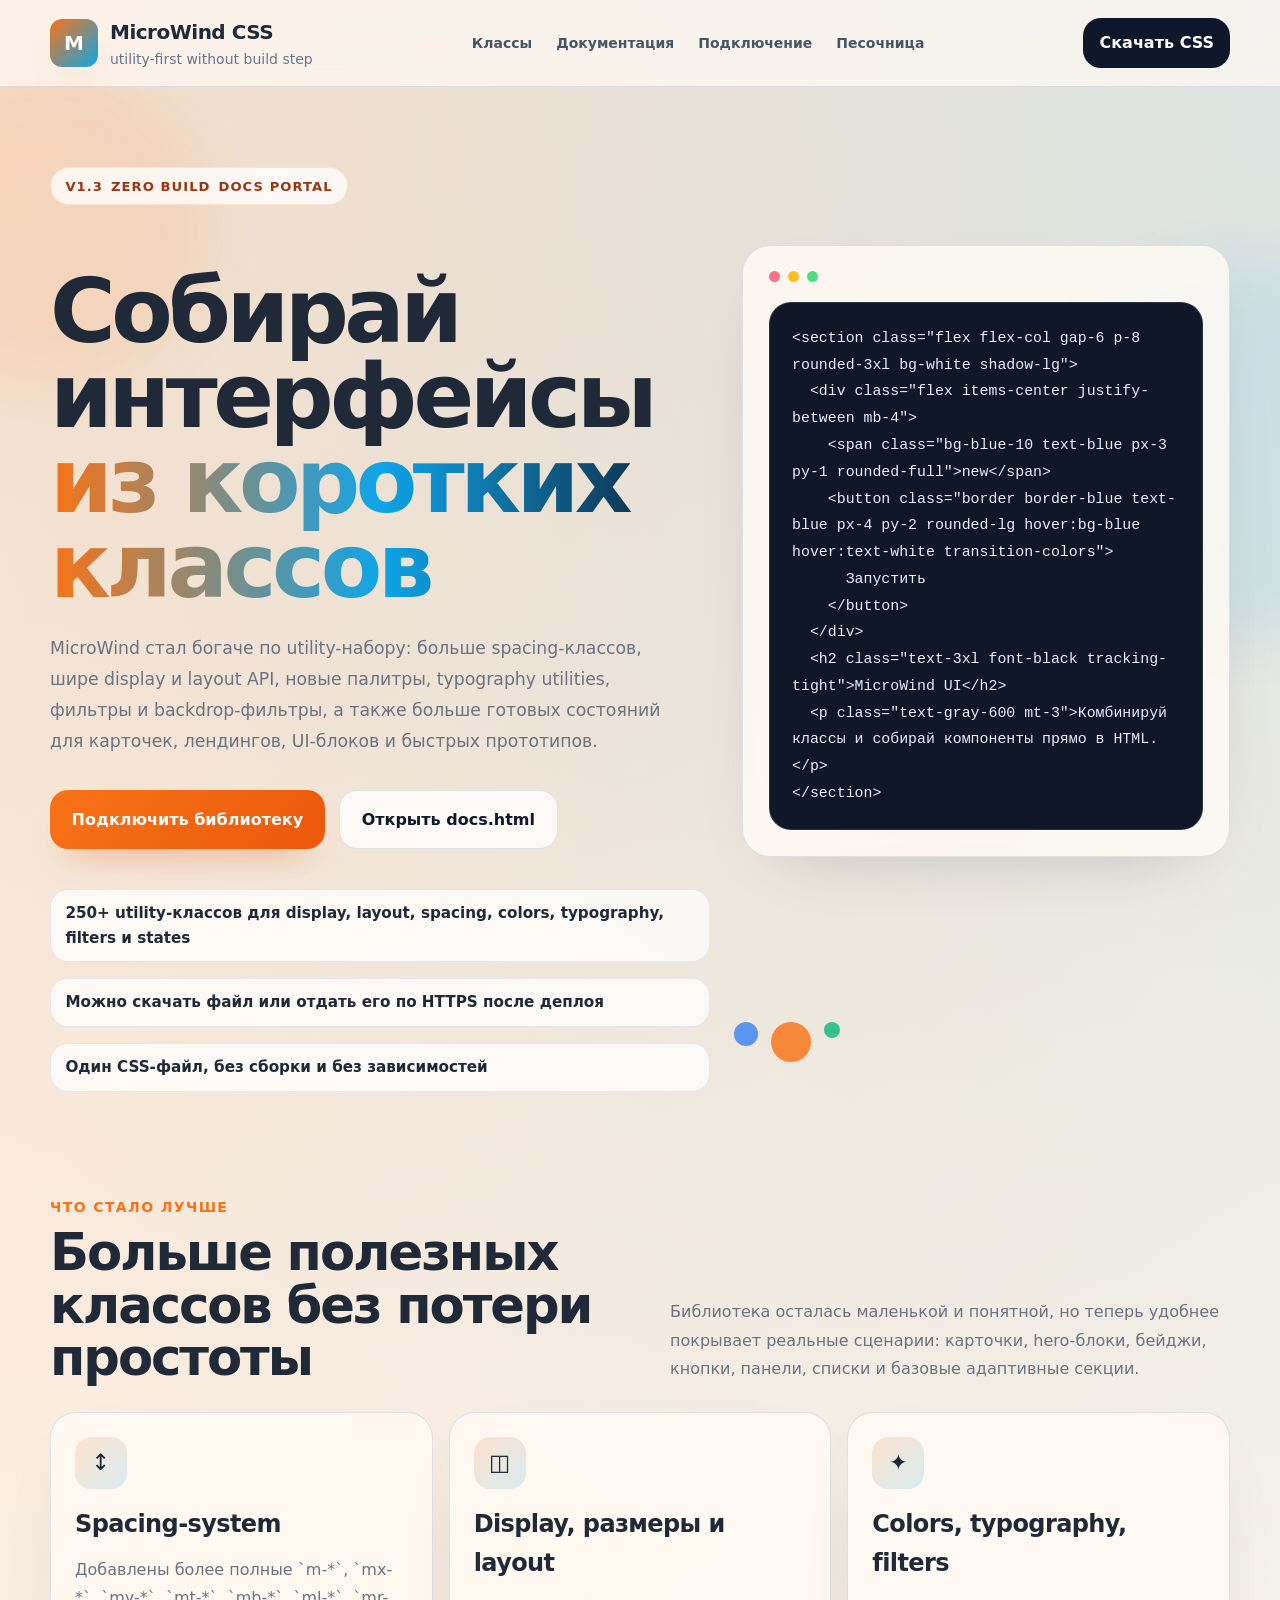
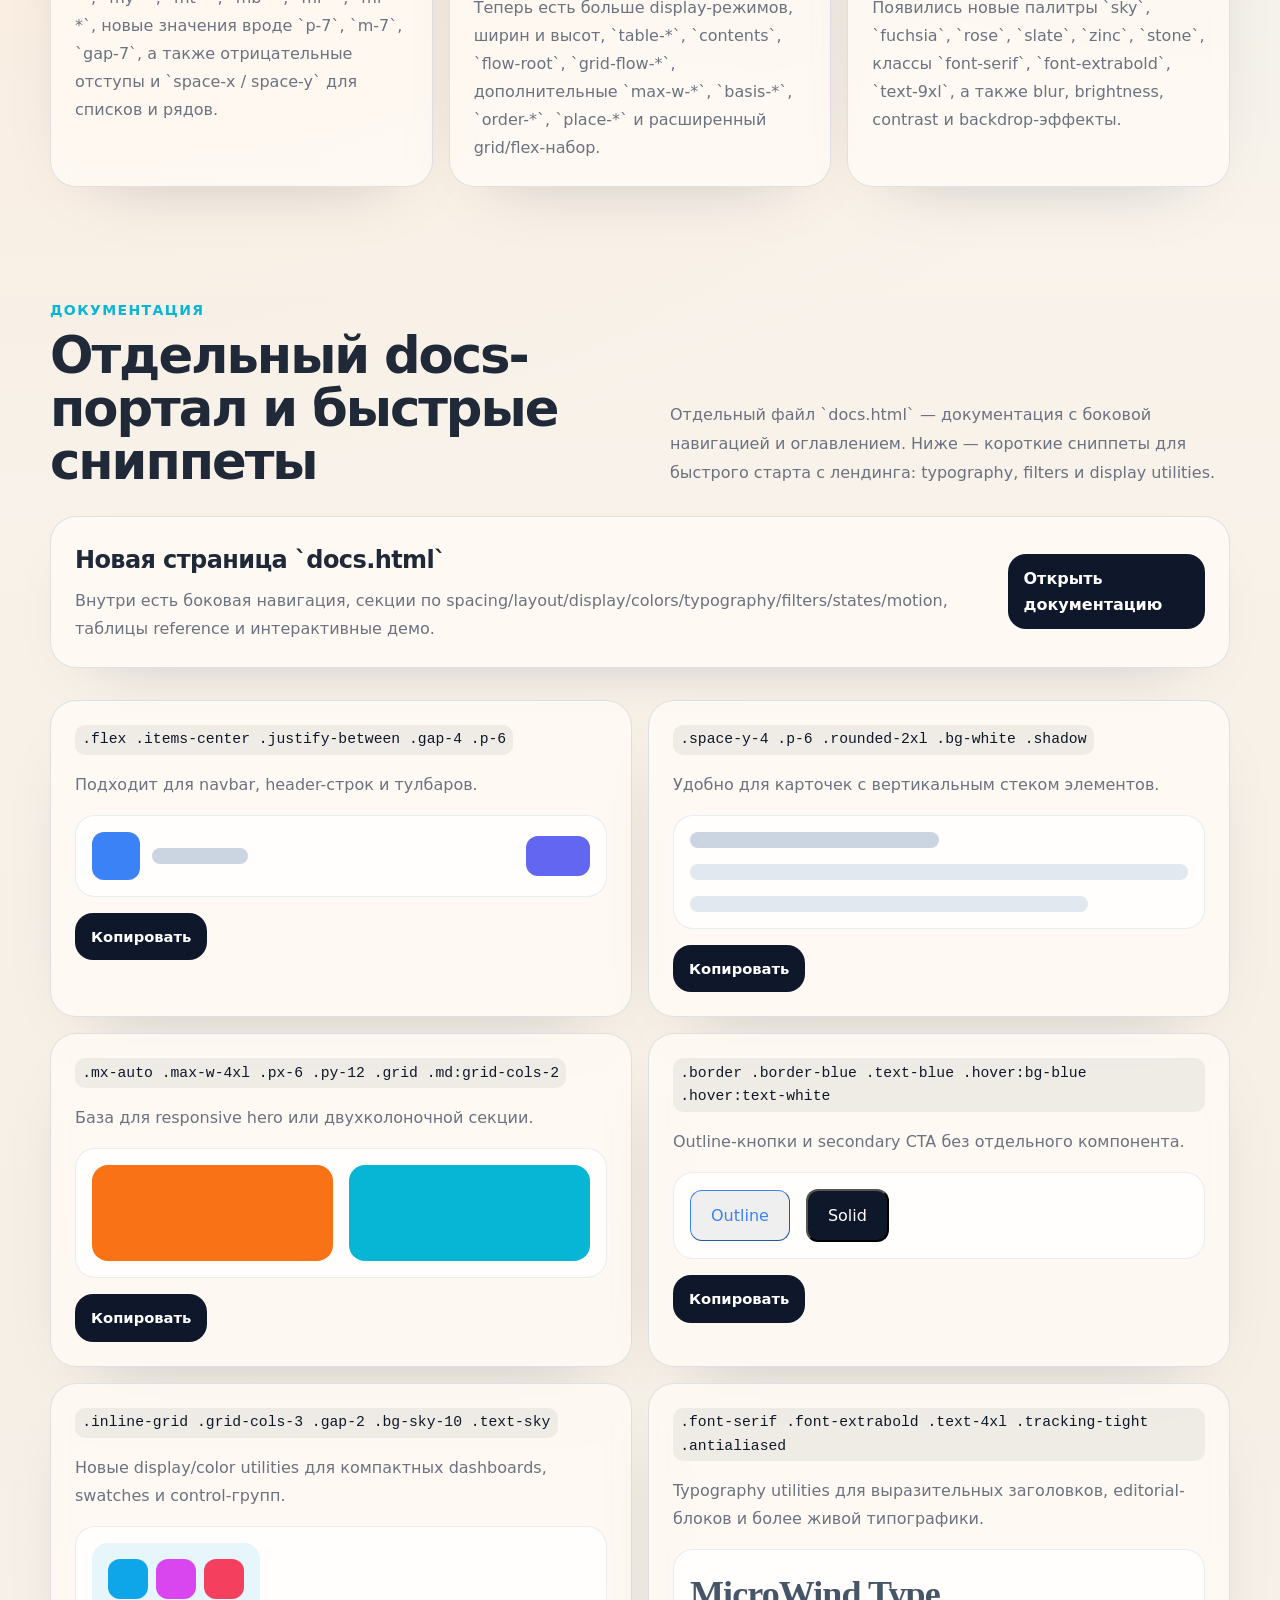
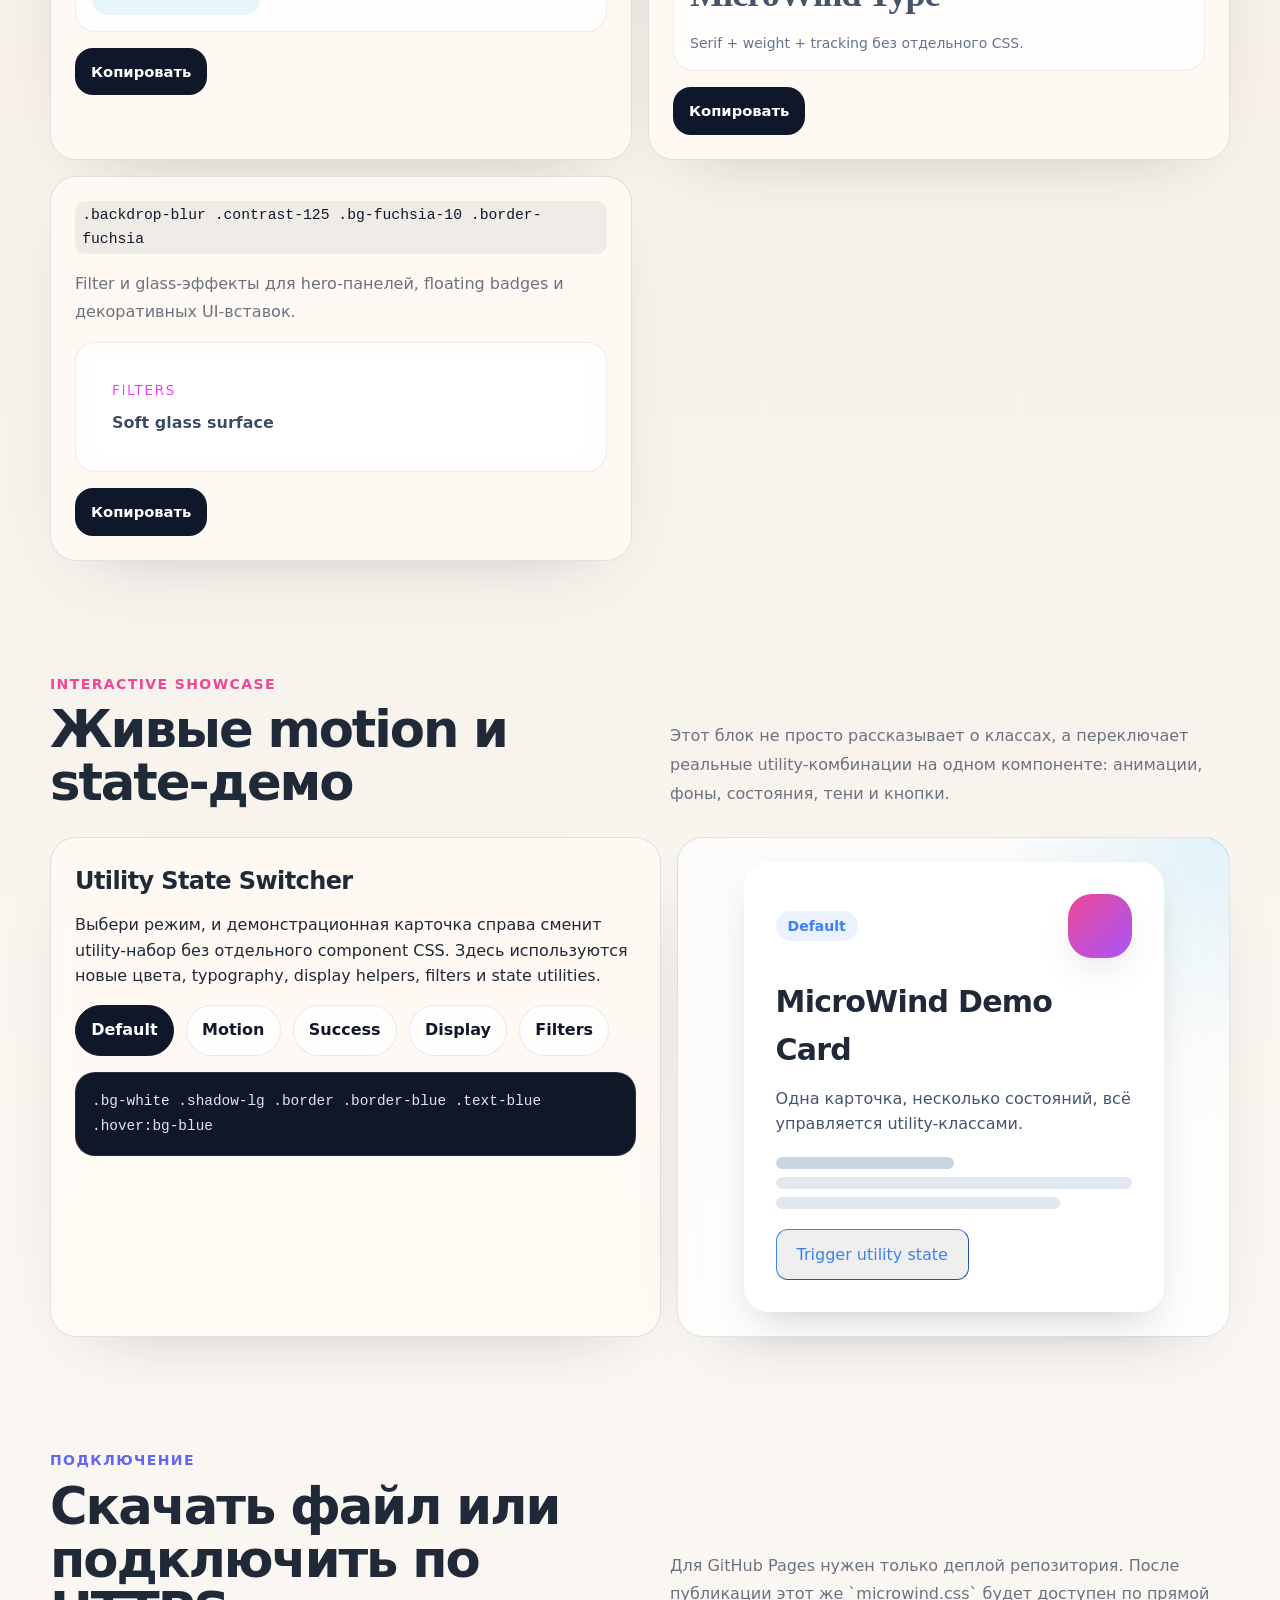
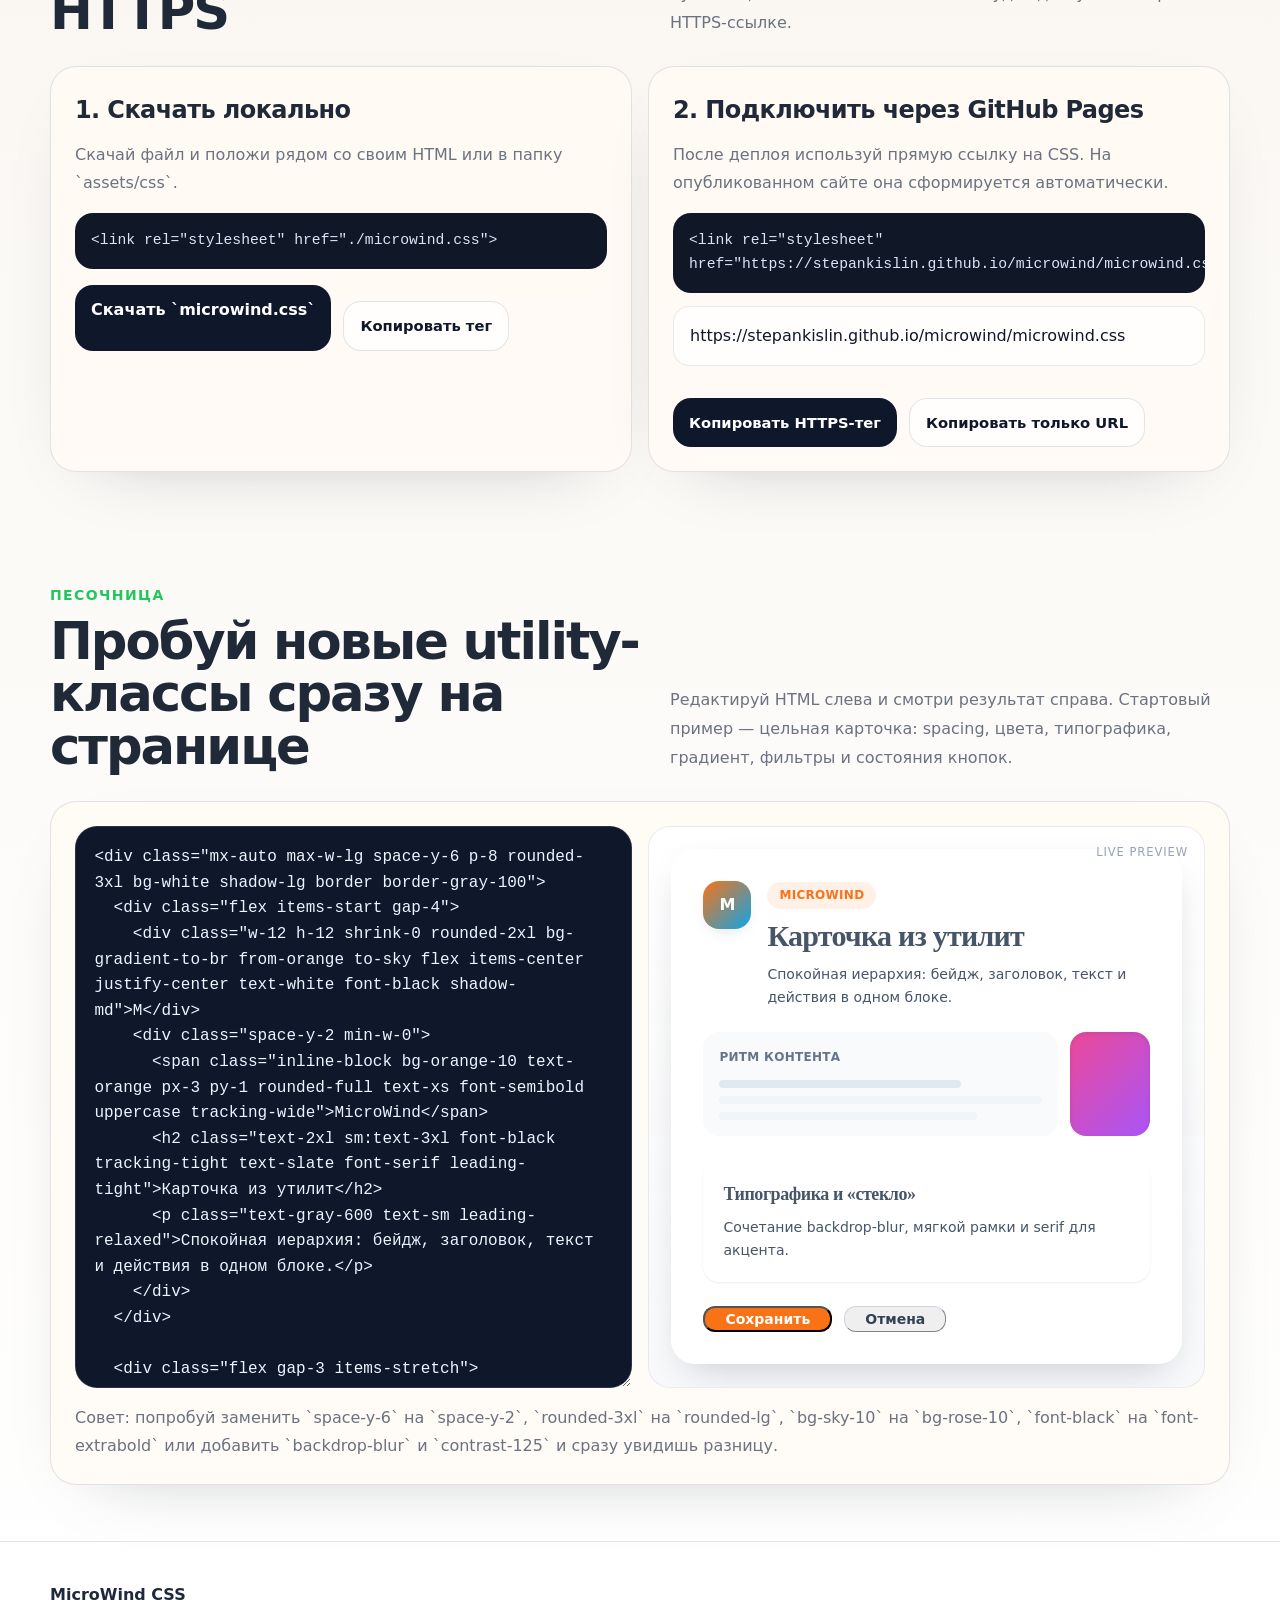
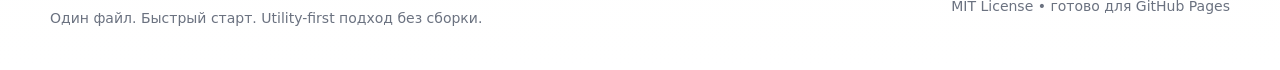
==== commit a670167d: "V1.3.0 - add new displays, colors, filters, layouts; update docs and index" ====
--- a/index.html
+++ b/index.html
@@ -3,9 +3,26 @@
 <head>
   <meta charset="UTF-8">
   <meta name="viewport" content="width=device-width, initial-scale=1.0">
+
+  <!-- Ключевые слова -->
+  <meta name="keywords" content="Степан Кислин, css фреймворк, microwind, MicroWind, CSS MicroWind, css, library css, css framework ">
+
+  <!-- Автор -->
+  <meta name="author" content="Степан Кислин">
+
+  <!-- Open Graph (для соцсетей: Telegram, VK, LinkedIn и др.) -->
+  <meta property="og:title" content="MicroWind" />
+  <meta property="og:description" content="Лёгкая utility-first CSS-библиотека без сборки, зависимостей и лишней магии.">
+  <meta property="og:type" content="website">
+  <meta property="og:url" content="https://stepankislin.github.io/microwind/">
+  <meta property="og:image" content="https://stepankislin.github.io/microwind/assets/img/logo.png">
+  <meta property="og:locale" content="ru_RU">
+
+
   <title>MicroWind CSS — Лёгкая utility-first библиотека</title>
   <meta name="description" content="MicroWind CSS — компактная utility-first библиотека с готовыми классами для layout, spacing, typography и быстрым подключением через GitHub Pages.">
   <link rel="stylesheet" href="microwind.css">
+  <link rel="icon" type="image/png" href="assets/img/logo.png">
   <style>
     :root {
       --page-bg: #f5efe6;
@@ -580,7 +597,7 @@
     <header id="top" class="hero">
       <div class="container">
         <div class="eyebrow">
-          <span>v1.2</span>
+          <span>v1.3</span>
           <span>zero build</span>
           <span>docs portal</span>
         </div>
@@ -589,8 +606,8 @@
           <div>
             <h1 class="hero-title">Собирай интерфейсы <span>из коротких классов</span></h1>
             <p class="hero-subtitle">
-              MicroWind стал богаче по utility-набору: больше margin и padding-классов, новые display-режимы, расширенные flex/grid helpers, больше цветов,
-              soft-background варианты, фракционные размеры, hover/focus-состояния и готовые паттерны для лендингов, карточек и UI-блоков.
+              MicroWind стал богаче по utility-набору: больше spacing-классов, шире display и layout API, новые палитры, typography utilities,
+              фильтры и backdrop-фильтры, а также больше готовых состояний для карточек, лендингов, UI-блоков и быстрых прототипов.
             </p>
 
             <div class="button-row">
@@ -599,7 +616,7 @@
             </div>
 
             <div class="preview-stack mt-10">
-              <div class="stat-chip">180+ utility-классов для display, layout, spacing, colors, motion и states</div>
+              <div class="stat-chip">250+ utility-классов для display, layout, spacing, colors, typography, filters и states</div>
               <div class="stat-chip">Можно скачать файл или отдать его по HTTPS после деплоя</div>
               <div class="stat-chip">Один CSS-файл, без сборки и без зависимостей</div>
             </div>
@@ -650,19 +667,19 @@
           <article class="feature-card">
             <div class="feature-icon">↕</div>
             <h3 class="text-2xl font-black tracking-tight mb-3">Spacing-system</h3>
-            <p>Добавлены более полные `m-*`, `mx-*`, `my-*`, `mt-*`, `mb-*`, `ml-*`, `mr-*`, а также отрицательные отступы и `space-x / space-y` для списков и рядов.</p>
+            <p>Добавлены более полные `m-*`, `mx-*`, `my-*`, `mt-*`, `mb-*`, `ml-*`, `mr-*`, новые значения вроде `p-7`, `m-7`, `gap-7`, а также отрицательные отступы и `space-x / space-y` для списков и рядов.</p>
           </article>
 
           <article class="feature-card">
             <div class="feature-icon">◫</div>
             <h3 class="text-2xl font-black tracking-tight mb-3">Display, размеры и layout</h3>
-            <p>Теперь есть больше display-режимов, ширин и высот, фракционные значения вроде `w-1/2`, `w-3/4`, дополнительные `max-w-*`, `basis-*`, `order-*` и расширенный grid/flex-набор.</p>
+            <p>Теперь есть больше display-режимов, ширин и высот, `table-*`, `contents`, `flow-root`, `grid-flow-*`, дополнительные `max-w-*`, `basis-*`, `order-*`, `place-*` и расширенный grid/flex-набор.</p>
           </article>
 
           <article class="feature-card">
             <div class="feature-icon">✦</div>
-            <h3 class="text-2xl font-black tracking-tight mb-3">Colors, states и декор</h3>
-            <p>Появились новые палитры `sky`, `fuchsia`, `rose`, `slate`, больше soft-цветов, `transition-colors`, новые hover-варианты, простые градиенты, `bg-clip-text`, `animate-float`, `animate-bounce-soft` и улучшенные тени.</p>
+            <h3 class="text-2xl font-black tracking-tight mb-3">Colors, typography, filters</h3>
+            <p>Появились новые палитры `sky`, `fuchsia`, `rose`, `slate`, `zinc`, `stone`, классы `font-serif`, `font-extrabold`, `text-9xl`, а также blur, brightness, contrast и backdrop-эффекты.</p>
           </article>
         </div>
       </div>
@@ -676,7 +693,7 @@
             <h2 class="section-title">Отдельный docs-портал и быстрые сниппеты</h2>
           </div>
           <p class="section-text">
-            Теперь у библиотеки есть отдельный файл `docs.html` в стиле полноценной документации. А ниже оставил быстрые сниппеты для быстрого старта прямо с landing.
+            Отдельный файл `docs.html` — документация с боковой навигацией и оглавлением. Ниже — короткие сниппеты для быстрого старта с лендинга: typography, filters и display utilities.
           </p>
         </div>
 
@@ -684,7 +701,7 @@
           <div class="flex flex-col gap-4 sm:flex-row sm:items-center sm:justify-between">
             <div>
               <h3 class="text-2xl font-black tracking-tight mb-2">Новая страница `docs.html`</h3>
-              <p>Внутри есть боковая навигация, секции по display/spacing/layout/colors/states/motion, таблицы reference и интерактивные демо.</p>
+              <p>Внутри есть боковая навигация, секции по spacing/layout/display/colors/typography/filters/states/motion, таблицы reference и интерактивные демо.</p>
             </div>
             <a href="docs.html" class="mini-button">Открыть документацию</a>
           </div>
@@ -749,6 +766,28 @@
             </div>
             <button class="copy-btn" data-code=".inline-grid .grid-cols-3 .gap-2 .bg-sky-10 .text-sky">Копировать</button>
           </article>
+
+          <article class="docs-card">
+            <code>.font-serif .font-extrabold .text-4xl .tracking-tight .antialiased</code>
+            <p class="mt-4">Typography utilities для выразительных заголовков, editorial-блоков и более живой типографики.</p>
+            <div class="demo-slab">
+              <div class="font-serif font-extrabold text-4xl tracking-tight text-slate antialiased">MicroWind Type</div>
+              <div class="text-sm text-gray-500 mt-2">Serif + weight + tracking без отдельного CSS.</div>
+            </div>
+            <button class="copy-btn" data-code=".font-serif .font-extrabold .text-4xl .tracking-tight .antialiased">Копировать</button>
+          </article>
+
+          <article class="docs-card">
+            <code>.backdrop-blur .contrast-125 .bg-fuchsia-10 .border-fuchsia</code>
+            <p class="mt-4">Filter и glass-эффекты для hero-панелей, floating badges и декоративных UI-вставок.</p>
+            <div class="demo-slab">
+              <div class="p-5 rounded-2xl bg-white backdrop-blur border border-fuchsia contrast-125">
+                <div class="text-sm uppercase tracking-widest text-fuchsia mb-2">Filters</div>
+                <div class="font-bold text-slate">Soft glass surface</div>
+              </div>
+            </div>
+            <button class="copy-btn" data-code=".backdrop-blur .contrast-125 .bg-fuchsia-10 .border-fuchsia">Копировать</button>
+          </article>
         </div>
       </div>
     </section>
@@ -768,13 +807,14 @@
         <div class="showcase-grid">
           <div class="showcase-panel">
             <h3 class="text-2xl font-black tracking-tight mb-3">Utility State Switcher</h3>
-            <p>Выбери режим, и демонстрационная карточка справа сменит utility-набор без отдельного component CSS. Здесь используются новые цвета, display helpers и state utilities.</p>
+            <p>Выбери режим, и демонстрационная карточка справа сменит utility-набор без отдельного component CSS. Здесь используются новые цвета, typography, display helpers, filters и state utilities.</p>
 
             <div class="demo-switches">
               <button class="demo-chip active" data-mode="default">Default</button>
               <button class="demo-chip" data-mode="motion">Motion</button>
               <button class="demo-chip" data-mode="success">Success</button>
               <button class="demo-chip" data-mode="display">Display</button>
+              <button class="demo-chip" data-mode="filters">Filters</button>
             </div>
 
             <div id="demo-console" class="demo-console">
@@ -854,50 +894,49 @@
             <h2 class="section-title">Пробуй новые utility-классы сразу на странице</h2>
           </div>
           <p class="section-text">
-            Редактируй HTML слева и смотри результат справа. Я обновил демо так, чтобы оно использовало новые spacing, display, colors, gradients и button-state утилиты.
+            Редактируй HTML слева и смотри результат справа. Стартовый пример — цельная карточка: spacing, цвета, типографика, градиент, фильтры и состояния кнопок.
           </p>
         </div>
 
         <div class="playground-card">
           <div class="editor-wrap">
             <textarea id="code-input" class="editor" spellcheck="false">
-<div class="p-8 rounded-3xl bg-white shadow-lg space-y-6">
-  <div class="flex items-center justify-between gap-4">
-    <div>
-      <span class="bg-sky-10 text-sky px-3 py-1 rounded-full text-sm font-semibold">MicroWind</span>
-      <h2 class="text-3xl font-black tracking-tight mt-4">Обновлённый utility-набор</h2>
-      <p class="text-gray-600 mt-3 max-w-md">
-        Теперь удобнее собирать hero-секции, карточки, списки, кнопки, таблицы и компактные панели без кастомного CSS.
-      </p>
-    </div>
-    <div class="w-24 h-24 rounded-3xl bg-gradient-to-br from-fuchsia to-orange animate-bounce-soft"></div>
-  </div>
-
-  <div class="grid grid-cols-1 sm:grid-cols-2 gap-4">
-    <div class="p-5 rounded-2xl bg-gray-50 border border-gray-200 space-y-3">
-      <div class="h-4 w-1/2 rounded-full bg-gray-300"></div>
-      <div class="h-4 w-full rounded-full bg-gray-200"></div>
-      <div class="h-4 w-4/5 rounded-full bg-gray-200"></div>
-    </div>
-
-    <div class="p-5 rounded-2xl bg-gradient-to-b from-white to-gray-50 border border-gray-200">
-      <div class="flex items-center gap-3 mb-4">
-        <div class="w-12 h-12 rounded-xl bg-rose flex items-center justify-center text-white font-bold">+</div>
-        <div>
-          <div class="font-bold text-gray-800">Новые состояния и цвета</div>
-          <div class="text-sm text-gray-500">hover, focus, opacity, transition-colors, soft palettes</div>
-        </div>
-      </div>
-      <button class="border border-sky text-sky px-5 py-3 rounded-xl hover:bg-sky hover:text-white transition-colors cursor-pointer">
-        Попробовать
-      </button>
+<div class="mx-auto max-w-lg space-y-6 p-8 rounded-3xl bg-white shadow-lg border border-gray-100">
+  <div class="flex items-start gap-4">
+    <div class="w-12 h-12 shrink-0 rounded-2xl bg-gradient-to-br from-orange to-sky flex items-center justify-center text-white font-black shadow-md">M</div>
+    <div class="space-y-2 min-w-0">
+      <span class="inline-block bg-orange-10 text-orange px-3 py-1 rounded-full text-xs font-semibold uppercase tracking-wide">MicroWind</span>
+      <h2 class="text-2xl sm:text-3xl font-black tracking-tight text-slate font-serif leading-tight">Карточка из утилит</h2>
+      <p class="text-gray-600 text-sm leading-relaxed">Спокойная иерархия: бейдж, заголовок, текст и действия в одном блоке.</p>
     </div>
   </div>
+
+  <div class="flex gap-3 items-stretch">
+    <div class="flex-1 rounded-2xl bg-gray-50 border border-gray-100 p-4 space-y-3">
+      <div class="text-xs font-semibold uppercase tracking-wide text-gray-500">Ритм контента</div>
+      <div class="space-y-2">
+        <div class="h-2 w-3/4 rounded-full bg-gray-200"></div>
+        <div class="h-2 w-full rounded-full bg-gray-100"></div>
+        <div class="h-2 w-4/5 rounded-full bg-gray-100"></div>
+      </div>
+    </div>
+    <div class="w-20 shrink-0 rounded-2xl bg-gradient-to-br from-pink to-purple animate-float shadow-inner"></div>
+  </div>
+
+  <div class="p-5 rounded-2xl bg-white backdrop-blur border border-slate shadow-sm space-y-2">
+    <p class="font-serif text-lg font-extrabold text-slate tracking-tight antialiased">Типографика и «стекло»</p>
+    <p class="text-sm text-gray-600 leading-relaxed">Сочетание backdrop-blur, мягкой рамки и serif для акцента.</p>
+  </div>
+
+  <div class="flex flex-wrap gap-3">
+    <button type="button" class="bg-orange text-white px-5 py-2.5 rounded-xl text-sm font-semibold hover:opacity-90 transition cursor-pointer">Сохранить</button>
+    <button type="button" class="border border-gray-300 text-gray-700 px-5 py-2.5 rounded-xl text-sm font-semibold hover:bg-gray-50 transition-colors cursor-pointer">Отмена</button>
+  </div>
 </div></textarea>
 
             <div id="live-preview" class="preview"></div>
           </div>
-          <p class="playground-note mt-4">Совет: попробуй заменить `space-y-6` на `space-y-2`, `rounded-3xl` на `rounded-lg`, `bg-sky-10` на `bg-rose-10` или `border-sky` на `border-emerald` и сразу увидишь разницу.</p>
+          <p class="playground-note mt-4">Совет: попробуй заменить `space-y-6` на `space-y-2`, `rounded-3xl` на `rounded-lg`, `bg-sky-10` на `bg-rose-10`, `font-black` на `font-extrabold` или добавить `backdrop-blur` и `contrast-125` и сразу увидишь разницу.</p>
         </div>
       </div>
     </section>
@@ -1012,6 +1051,16 @@
         return;
       }
 
+      if (mode === "filters") {
+        demoCard.classList.add("bg-white", "backdrop-blur", "shadow-xl", "border", "border-fuchsia", "contrast-125");
+        demoBadge.classList.add("bg-fuchsia-10", "text-fuchsia");
+        demoBadge.textContent = "Filters";
+        demoOrb.classList.add("bg-gradient-to-br", "from-fuchsia", "to-rose", "blur-sm");
+        demoButton.classList.add("bg-fuchsia", "text-white", "hover:opacity-90");
+        demoConsole.textContent = ".backdrop-blur .contrast-125 .border-fuchsia .from-fuchsia .to-rose .blur-sm";
+        return;
+      }
+
       demoCard.classList.add("bg-white", "shadow-lg");
       demoBadge.classList.add("bg-blue-10", "text-blue");
       demoBadge.textContent = "Default";
--- a/microwind.css
+++ b/microwind.css
@@ -1,4 +1,4 @@
-/* === MICRO WIND CSS v1.2 === */
+/* === MICRO WIND CSS v1.3 === */
 :root {
     --mw-s-0: 0px;
     --mw-s-1: 0.25rem;
@@ -7,13 +7,18 @@
     --mw-s-4: 1rem;
     --mw-s-5: 1.25rem;
     --mw-s-6: 1.5rem;
+    --mw-s-7: 1.75rem;
     --mw-s-8: 2rem;
+    --mw-s-9: 2.25rem;
     --mw-s-10: 2.5rem;
     --mw-s-12: 3rem;
+    --mw-s-14: 3.5rem;
     --mw-s-16: 4rem;
+    --mw-s-18: 4.5rem;
     --mw-s-20: 5rem;
     --mw-s-24: 6rem;
     --mw-s-32: 8rem;
+    --mw-s-36: 9rem;
     --mw-white: #ffffff;
     --mw-black: #0f172a;
     --mw-slate: #475569;
@@ -57,6 +62,7 @@
     --mw-shadow-lg: 0 16px 40px -16px rgb(15 23 42 / 0.25);
     --mw-shadow-xl: 0 24px 50px -18px rgb(15 23 42 / 0.32);
     --mw-font-sans: ui-sans-serif, system-ui, -apple-system, "Segoe UI", Roboto, sans-serif;
+    --mw-font-serif: ui-serif, Georgia, Cambria, "Times New Roman", Times, serif;
     --mw-font-mono: ui-monospace, SFMono-Regular, Menlo, Monaco, Consolas, monospace;
 }
 
@@ -72,11 +78,11 @@
 .block { display: block; } .inline-block { display: inline-block; } .inline { display: inline; } .list-item { display: list-item; }
 .flex { display: flex; } .inline-flex { display: inline-flex; } .grid { display: grid; } .inline-grid { display: inline-grid; }
 .hidden { display: none; } .contents { display: contents; } .flow-root { display: flow-root; }
-.table { display: table; } .inline-table { display: inline-table; } .table-row { display: table-row; } .table-cell { display: table-cell; }
+.table { display: table; } .inline-table { display: inline-table; } .table-row { display: table-row; } .table-cell { display: table-cell; } .table-caption { display: table-caption; }
 .flex-row { flex-direction: row; } .flex-col { flex-direction: column; } .flex-row-reverse { flex-direction: row-reverse; } .flex-col-reverse { flex-direction: column-reverse; }
 .flex-wrap { flex-wrap: wrap; } .flex-nowrap { flex-wrap: nowrap; } .flex-wrap-reverse { flex-wrap: wrap-reverse; }
 .flex-1 { flex: 1 1 0%; } .flex-auto { flex: 1 1 auto; } .flex-initial { flex: 0 1 auto; } .flex-none { flex: none; }
-.basis-auto { flex-basis: auto; } .basis-full { flex-basis: 100%; } .basis-1\/2 { flex-basis: 50%; } .basis-1\/3 { flex-basis: 33.333333%; } .basis-2\/3 { flex-basis: 66.666667%; }
+.basis-auto { flex-basis: auto; } .basis-full { flex-basis: 100%; } .basis-1\/2 { flex-basis: 50%; } .basis-1\/3 { flex-basis: 33.333333%; } .basis-2\/3 { flex-basis: 66.666667%; } .basis-1\/4 { flex-basis: 25%; }
 .grow { flex-grow: 1; } .grow-0 { flex-grow: 0; } .shrink { flex-shrink: 1; } .shrink-0 { flex-shrink: 0; }
 .order-1 { order: 1; } .order-2 { order: 2; } .order-3 { order: 3; } .order-first { order: -9999; } .order-last { order: 9999; } .order-none { order: 0; }
 .justify-start { justify-content: flex-start; } .justify-center { justify-content: center; } .justify-end { justify-content: flex-end; }
@@ -86,16 +92,16 @@
 .items-start { align-items: flex-start; } .items-center { align-items: center; } .items-end { align-items: flex-end; } .items-stretch { align-items: stretch; } .items-baseline { align-items: baseline; }
 .content-start { align-content: flex-start; } .content-center { align-content: center; } .content-end { align-content: flex-end; } .content-between { align-content: space-between; } .content-around { align-content: space-around; }
 .self-start { align-self: flex-start; } .self-center { align-self: center; } .self-end { align-self: flex-end; } .self-stretch { align-self: stretch; } .self-auto { align-self: auto; }
-.place-items-center { place-items: center; } .place-items-start { place-items: start; } .place-items-end { place-items: end; } .place-content-center { place-content: center; }
+.place-items-center { place-items: center; } .place-items-start { place-items: start; } .place-items-end { place-items: end; } .place-content-center { place-content: center; } .place-self-center { place-self: center; }
 .grid-cols-1 { grid-template-columns: repeat(1, minmax(0, 1fr)); } .grid-cols-2 { grid-template-columns: repeat(2, minmax(0, 1fr)); } .grid-cols-3 { grid-template-columns: repeat(3, minmax(0, 1fr)); } .grid-cols-4 { grid-template-columns: repeat(4, minmax(0, 1fr)); } .grid-cols-5 { grid-template-columns: repeat(5, minmax(0, 1fr)); } .grid-cols-6 { grid-template-columns: repeat(6, minmax(0, 1fr)); } .grid-cols-12 { grid-template-columns: repeat(12, minmax(0, 1fr)); }
-.auto-cols-fr { grid-auto-columns: minmax(0, 1fr); } .auto-rows-fr { grid-auto-rows: minmax(0, 1fr); }
+.auto-cols-fr { grid-auto-columns: minmax(0, 1fr); } .auto-rows-fr { grid-auto-rows: minmax(0, 1fr); } .grid-flow-row { grid-auto-flow: row; } .grid-flow-col { grid-auto-flow: column; }
 .col-span-1 { grid-column: span 1 / span 1; } .col-span-2 { grid-column: span 2 / span 2; } .col-span-3 { grid-column: span 3 / span 3; } .col-span-4 { grid-column: span 4 / span 4; } .col-span-6 { grid-column: span 6 / span 6; } .col-span-full { grid-column: 1 / -1; }
 .row-span-1 { grid-row: span 1 / span 1; } .row-span-2 { grid-row: span 2 / span 2; } .row-span-3 { grid-row: span 3 / span 3; }
-.gap-0 { gap: var(--mw-s-0); } .gap-1 { gap: var(--mw-s-1); } .gap-2 { gap: var(--mw-s-2); } .gap-3 { gap: var(--mw-s-3); } .gap-4 { gap: var(--mw-s-4); } .gap-5 { gap: var(--mw-s-5); } .gap-6 { gap: var(--mw-s-6); } .gap-8 { gap: var(--mw-s-8); } .gap-10 { gap: var(--mw-s-10); } .gap-12 { gap: var(--mw-s-12); } .gap-16 { gap: var(--mw-s-16); }
+.gap-0 { gap: var(--mw-s-0); } .gap-1 { gap: var(--mw-s-1); } .gap-2 { gap: var(--mw-s-2); } .gap-3 { gap: var(--mw-s-3); } .gap-4 { gap: var(--mw-s-4); } .gap-5 { gap: var(--mw-s-5); } .gap-6 { gap: var(--mw-s-6); } .gap-7 { gap: var(--mw-s-7); } .gap-8 { gap: var(--mw-s-8); } .gap-10 { gap: var(--mw-s-10); } .gap-12 { gap: var(--mw-s-12); } .gap-16 { gap: var(--mw-s-16); }
 .row-gap-2 { row-gap: var(--mw-s-2); } .row-gap-4 { row-gap: var(--mw-s-4); } .row-gap-6 { row-gap: var(--mw-s-6); } .row-gap-8 { row-gap: var(--mw-s-8); }
 .col-gap-2 { column-gap: var(--mw-s-2); } .col-gap-4 { column-gap: var(--mw-s-4); } .col-gap-6 { column-gap: var(--mw-s-6); } .col-gap-8 { column-gap: var(--mw-s-8); }
-.space-x-1 > * + * { margin-left: var(--mw-s-1); } .space-x-2 > * + * { margin-left: var(--mw-s-2); } .space-x-4 > * + * { margin-left: var(--mw-s-4); } .space-x-6 > * + * { margin-left: var(--mw-s-6); } .space-x-8 > * + * { margin-left: var(--mw-s-8); }
-.space-y-1 > * + * { margin-top: var(--mw-s-1); } .space-y-2 > * + * { margin-top: var(--mw-s-2); } .space-y-4 > * + * { margin-top: var(--mw-s-4); } .space-y-6 > * + * { margin-top: var(--mw-s-6); } .space-y-8 > * + * { margin-top: var(--mw-s-8); }
+.space-x-1 > * + * { margin-left: var(--mw-s-1); } .space-x-2 > * + * { margin-left: var(--mw-s-2); } .space-x-3 > * + * { margin-left: var(--mw-s-3); } .space-x-4 > * + * { margin-left: var(--mw-s-4); } .space-x-5 > * + * { margin-left: var(--mw-s-5); } .space-x-6 > * + * { margin-left: var(--mw-s-6); } .space-x-8 > * + * { margin-left: var(--mw-s-8); }
+.space-y-1 > * + * { margin-top: var(--mw-s-1); } .space-y-2 > * + * { margin-top: var(--mw-s-2); } .space-y-3 > * + * { margin-top: var(--mw-s-3); } .space-y-4 > * + * { margin-top: var(--mw-s-4); } .space-y-5 > * + * { margin-top: var(--mw-s-5); } .space-y-6 > * + * { margin-top: var(--mw-s-6); } .space-y-8 > * + * { margin-top: var(--mw-s-8); }
 
 /* Position */
 .static { position: static; } .relative { position: relative; } .absolute { position: absolute; } .fixed { position: fixed; } .sticky { position: sticky; }
@@ -106,16 +112,17 @@
 .inset-0 { inset: 0; } .inset-x-0 { left: 0; right: 0; } .inset-y-0 { top: 0; bottom: 0; }
 .-top-1 { top: calc(var(--mw-s-1) * -1); } .-top-2 { top: calc(var(--mw-s-2) * -1); } .-top-4 { top: calc(var(--mw-s-4) * -1); }
 .z-0 { z-index: 0; } .z-10 { z-index: 10; } .z-20 { z-index: 20; } .z-30 { z-index: 30; } .z-40 { z-index: 40; } .z-50 { z-index: 50; } .z-auto { z-index: auto; }
+.isolate { isolation: isolate; }
 
 /* Spacing */
-.p-0 { padding: var(--mw-s-0); } .p-1 { padding: var(--mw-s-1); } .p-2 { padding: var(--mw-s-2); } .p-3 { padding: var(--mw-s-3); } .p-4 { padding: var(--mw-s-4); } .p-5 { padding: var(--mw-s-5); } .p-6 { padding: var(--mw-s-6); } .p-8 { padding: var(--mw-s-8); } .p-10 { padding: var(--mw-s-10); } .p-12 { padding: var(--mw-s-12); } .p-16 { padding: var(--mw-s-16); } .p-20 { padding: var(--mw-s-20); } .p-24 { padding: var(--mw-s-24); }
+.p-0 { padding: var(--mw-s-0); } .p-1 { padding: var(--mw-s-1); } .p-2 { padding: var(--mw-s-2); } .p-3 { padding: var(--mw-s-3); } .p-4 { padding: var(--mw-s-4); } .p-5 { padding: var(--mw-s-5); } .p-6 { padding: var(--mw-s-6); } .p-7 { padding: var(--mw-s-7); } .p-8 { padding: var(--mw-s-8); } .p-10 { padding: var(--mw-s-10); } .p-12 { padding: var(--mw-s-12); } .p-16 { padding: var(--mw-s-16); } .p-20 { padding: var(--mw-s-20); } .p-24 { padding: var(--mw-s-24); }
 .px-0 { padding-left: var(--mw-s-0); padding-right: var(--mw-s-0); } .px-1 { padding-left: var(--mw-s-1); padding-right: var(--mw-s-1); } .px-2 { padding-left: var(--mw-s-2); padding-right: var(--mw-s-2); } .px-3 { padding-left: var(--mw-s-3); padding-right: var(--mw-s-3); } .px-4 { padding-left: var(--mw-s-4); padding-right: var(--mw-s-4); } .px-5 { padding-left: var(--mw-s-5); padding-right: var(--mw-s-5); } .px-6 { padding-left: var(--mw-s-6); padding-right: var(--mw-s-6); } .px-8 { padding-left: var(--mw-s-8); padding-right: var(--mw-s-8); } .px-10 { padding-left: var(--mw-s-10); padding-right: var(--mw-s-10); } .px-12 { padding-left: var(--mw-s-12); padding-right: var(--mw-s-12); } .px-16 { padding-left: var(--mw-s-16); padding-right: var(--mw-s-16); }
 .py-0 { padding-top: var(--mw-s-0); padding-bottom: var(--mw-s-0); } .py-1 { padding-top: var(--mw-s-1); padding-bottom: var(--mw-s-1); } .py-2 { padding-top: var(--mw-s-2); padding-bottom: var(--mw-s-2); } .py-3 { padding-top: var(--mw-s-3); padding-bottom: var(--mw-s-3); } .py-4 { padding-top: var(--mw-s-4); padding-bottom: var(--mw-s-4); } .py-5 { padding-top: var(--mw-s-5); padding-bottom: var(--mw-s-5); } .py-6 { padding-top: var(--mw-s-6); padding-bottom: var(--mw-s-6); } .py-8 { padding-top: var(--mw-s-8); padding-bottom: var(--mw-s-8); } .py-10 { padding-top: var(--mw-s-10); padding-bottom: var(--mw-s-10); } .py-12 { padding-top: var(--mw-s-12); padding-bottom: var(--mw-s-12); } .py-16 { padding-top: var(--mw-s-16); padding-bottom: var(--mw-s-16); }
 .pt-0 { padding-top: var(--mw-s-0); } .pt-1 { padding-top: var(--mw-s-1); } .pt-2 { padding-top: var(--mw-s-2); } .pt-3 { padding-top: var(--mw-s-3); } .pt-4 { padding-top: var(--mw-s-4); } .pt-5 { padding-top: var(--mw-s-5); } .pt-6 { padding-top: var(--mw-s-6); } .pt-8 { padding-top: var(--mw-s-8); } .pt-10 { padding-top: var(--mw-s-10); } .pt-12 { padding-top: var(--mw-s-12); }
 .pb-0 { padding-bottom: var(--mw-s-0); } .pb-1 { padding-bottom: var(--mw-s-1); } .pb-2 { padding-bottom: var(--mw-s-2); } .pb-3 { padding-bottom: var(--mw-s-3); } .pb-4 { padding-bottom: var(--mw-s-4); } .pb-5 { padding-bottom: var(--mw-s-5); } .pb-6 { padding-bottom: var(--mw-s-6); } .pb-8 { padding-bottom: var(--mw-s-8); } .pb-10 { padding-bottom: var(--mw-s-10); } .pb-12 { padding-bottom: var(--mw-s-12); }
 .pl-0 { padding-left: var(--mw-s-0); } .pl-1 { padding-left: var(--mw-s-1); } .pl-2 { padding-left: var(--mw-s-2); } .pl-3 { padding-left: var(--mw-s-3); } .pl-4 { padding-left: var(--mw-s-4); } .pl-5 { padding-left: var(--mw-s-5); } .pl-6 { padding-left: var(--mw-s-6); } .pl-8 { padding-left: var(--mw-s-8); }
 .pr-0 { padding-right: var(--mw-s-0); } .pr-1 { padding-right: var(--mw-s-1); } .pr-2 { padding-right: var(--mw-s-2); } .pr-3 { padding-right: var(--mw-s-3); } .pr-4 { padding-right: var(--mw-s-4); } .pr-5 { padding-right: var(--mw-s-5); } .pr-6 { padding-right: var(--mw-s-6); } .pr-8 { padding-right: var(--mw-s-8); }
-.m-0 { margin: var(--mw-s-0); } .m-1 { margin: var(--mw-s-1); } .m-2 { margin: var(--mw-s-2); } .m-3 { margin: var(--mw-s-3); } .m-4 { margin: var(--mw-s-4); } .m-5 { margin: var(--mw-s-5); } .m-6 { margin: var(--mw-s-6); } .m-8 { margin: var(--mw-s-8); } .m-10 { margin: var(--mw-s-10); } .m-12 { margin: var(--mw-s-12); } .m-16 { margin: var(--mw-s-16); } .m-20 { margin: var(--mw-s-20); } .m-24 { margin: var(--mw-s-24); } .m-auto { margin: auto; }
+.m-0 { margin: var(--mw-s-0); } .m-1 { margin: var(--mw-s-1); } .m-2 { margin: var(--mw-s-2); } .m-3 { margin: var(--mw-s-3); } .m-4 { margin: var(--mw-s-4); } .m-5 { margin: var(--mw-s-5); } .m-6 { margin: var(--mw-s-6); } .m-7 { margin: var(--mw-s-7); } .m-8 { margin: var(--mw-s-8); } .m-10 { margin: var(--mw-s-10); } .m-12 { margin: var(--mw-s-12); } .m-16 { margin: var(--mw-s-16); } .m-20 { margin: var(--mw-s-20); } .m-24 { margin: var(--mw-s-24); } .m-auto { margin: auto; }
 .mx-0 { margin-left: var(--mw-s-0); margin-right: var(--mw-s-0); } .mx-1 { margin-left: var(--mw-s-1); margin-right: var(--mw-s-1); } .mx-2 { margin-left: var(--mw-s-2); margin-right: var(--mw-s-2); } .mx-3 { margin-left: var(--mw-s-3); margin-right: var(--mw-s-3); } .mx-4 { margin-left: var(--mw-s-4); margin-right: var(--mw-s-4); } .mx-5 { margin-left: var(--mw-s-5); margin-right: var(--mw-s-5); } .mx-6 { margin-left: var(--mw-s-6); margin-right: var(--mw-s-6); } .mx-8 { margin-left: var(--mw-s-8); margin-right: var(--mw-s-8); } .mx-10 { margin-left: var(--mw-s-10); margin-right: var(--mw-s-10); } .mx-12 { margin-left: var(--mw-s-12); margin-right: var(--mw-s-12); } .mx-auto { margin-left: auto; margin-right: auto; }
 .my-0 { margin-top: var(--mw-s-0); margin-bottom: var(--mw-s-0); } .my-1 { margin-top: var(--mw-s-1); margin-bottom: var(--mw-s-1); } .my-2 { margin-top: var(--mw-s-2); margin-bottom: var(--mw-s-2); } .my-3 { margin-top: var(--mw-s-3); margin-bottom: var(--mw-s-3); } .my-4 { margin-top: var(--mw-s-4); margin-bottom: var(--mw-s-4); } .my-5 { margin-top: var(--mw-s-5); margin-bottom: var(--mw-s-5); } .my-6 { margin-top: var(--mw-s-6); margin-bottom: var(--mw-s-6); } .my-8 { margin-top: var(--mw-s-8); margin-bottom: var(--mw-s-8); } .my-10 { margin-top: var(--mw-s-10); margin-bottom: var(--mw-s-10); } .my-12 { margin-top: var(--mw-s-12); margin-bottom: var(--mw-s-12); } .my-16 { margin-top: var(--mw-s-16); margin-bottom: var(--mw-s-16); } .my-auto { margin-top: auto; margin-bottom: auto; }
 .mt-0 { margin-top: var(--mw-s-0); } .mt-1 { margin-top: var(--mw-s-1); } .mt-2 { margin-top: var(--mw-s-2); } .mt-3 { margin-top: var(--mw-s-3); } .mt-4 { margin-top: var(--mw-s-4); } .mt-5 { margin-top: var(--mw-s-5); } .mt-6 { margin-top: var(--mw-s-6); } .mt-8 { margin-top: var(--mw-s-8); } .mt-10 { margin-top: var(--mw-s-10); } .mt-12 { margin-top: var(--mw-s-12); } .mt-16 { margin-top: var(--mw-s-16); } .mt-auto { margin-top: auto; }
@@ -127,18 +134,18 @@
 .-ml-1 { margin-left: calc(var(--mw-s-1) * -1); } .-ml-2 { margin-left: calc(var(--mw-s-2) * -1); } .-ml-4 { margin-left: calc(var(--mw-s-4) * -1); } .-mr-1 { margin-right: calc(var(--mw-s-1) * -1); } .-mr-2 { margin-right: calc(var(--mw-s-2) * -1); } .-mr-4 { margin-right: calc(var(--mw-s-4) * -1); }
 
 /* Sizing */
-.w-0 { width: var(--mw-s-0); } .w-1 { width: var(--mw-s-1); } .w-2 { width: var(--mw-s-2); } .w-3 { width: var(--mw-s-3); } .w-4 { width: var(--mw-s-4); } .w-5 { width: var(--mw-s-5); } .w-6 { width: var(--mw-s-6); } .w-8 { width: var(--mw-s-8); } .w-10 { width: var(--mw-s-10); } .w-12 { width: var(--mw-s-12); } .w-16 { width: var(--mw-s-16); } .w-20 { width: var(--mw-s-20); } .w-24 { width: var(--mw-s-24); } .w-28 { width: 7rem; } .w-32 { width: 8rem; } .w-40 { width: 10rem; } .w-48 { width: 12rem; } .w-64 { width: 16rem; }
+.w-0 { width: var(--mw-s-0); } .w-1 { width: var(--mw-s-1); } .w-2 { width: var(--mw-s-2); } .w-3 { width: var(--mw-s-3); } .w-4 { width: var(--mw-s-4); } .w-5 { width: var(--mw-s-5); } .w-6 { width: var(--mw-s-6); } .w-8 { width: var(--mw-s-8); } .w-10 { width: var(--mw-s-10); } .w-12 { width: var(--mw-s-12); } .w-14 { width: var(--mw-s-14); } .w-16 { width: var(--mw-s-16); } .w-20 { width: var(--mw-s-20); } .w-24 { width: var(--mw-s-24); } .w-28 { width: 7rem; } .w-32 { width: 8rem; } .w-36 { width: 9rem; } .w-40 { width: 10rem; } .w-48 { width: 12rem; } .w-64 { width: 16rem; }
 .w-1\/2 { width: 50%; } .w-1\/3 { width: 33.333333%; } .w-2\/3 { width: 66.666667%; } .w-1\/4 { width: 25%; } .w-3\/4 { width: 75%; } .w-4\/5 { width: 80%; } .w-5\/6 { width: 83.333333%; } .w-11\/12 { width: 91.666667%; } .w-full { width: 100%; } .w-screen { width: 100vw; } .w-fit { width: fit-content; } .w-auto { width: auto; }
 .min-w-0 { min-width: 0; } .min-w-full { min-width: 100%; } .min-w-fit { min-width: fit-content; }
 .max-w-xs { max-width: 20rem; } .max-w-sm { max-width: 24rem; } .max-w-md { max-width: 28rem; } .max-w-lg { max-width: 32rem; } .max-w-xl { max-width: 36rem; } .max-w-2xl { max-width: 42rem; } .max-w-3xl { max-width: 48rem; } .max-w-4xl { max-width: 56rem; } .max-w-5xl { max-width: 64rem; } .max-w-6xl { max-width: 72rem; } .max-w-7xl { max-width: 80rem; } .max-w-full { max-width: 100%; }
-.h-0 { height: var(--mw-s-0); } .h-1 { height: var(--mw-s-1); } .h-2 { height: var(--mw-s-2); } .h-3 { height: var(--mw-s-3); } .h-4 { height: var(--mw-s-4); } .h-5 { height: var(--mw-s-5); } .h-6 { height: var(--mw-s-6); } .h-8 { height: var(--mw-s-8); } .h-10 { height: var(--mw-s-10); } .h-12 { height: var(--mw-s-12); } .h-16 { height: var(--mw-s-16); } .h-20 { height: var(--mw-s-20); } .h-24 { height: var(--mw-s-24); } .h-28 { height: 7rem; } .h-32 { height: 8rem; } .h-40 { height: 10rem; } .h-48 { height: 12rem; } .h-64 { height: 16rem; }
+.h-0 { height: var(--mw-s-0); } .h-1 { height: var(--mw-s-1); } .h-2 { height: var(--mw-s-2); } .h-3 { height: var(--mw-s-3); } .h-4 { height: var(--mw-s-4); } .h-5 { height: var(--mw-s-5); } .h-6 { height: var(--mw-s-6); } .h-8 { height: var(--mw-s-8); } .h-10 { height: var(--mw-s-10); } .h-12 { height: var(--mw-s-12); } .h-14 { height: var(--mw-s-14); } .h-16 { height: var(--mw-s-16); } .h-20 { height: var(--mw-s-20); } .h-24 { height: var(--mw-s-24); } .h-28 { height: 7rem; } .h-32 { height: 8rem; } .h-36 { height: 9rem; } .h-40 { height: 10rem; } .h-48 { height: 12rem; } .h-64 { height: 16rem; }
 .h-full { height: 100%; } .h-screen { height: 100vh; } .h-fit { height: fit-content; } .h-auto { height: auto; }
 .min-h-0 { min-height: 0; } .min-h-full { min-height: 100%; } .min-h-screen { min-height: 100vh; } .min-h-fit { min-height: fit-content; }
 .max-h-full { max-height: 100%; } .max-h-screen { max-height: 100vh; }
 
 /* Typography */
-.text-xs { font-size: 0.75rem; } .text-sm { font-size: 0.875rem; } .text-base { font-size: 1rem; } .text-lg { font-size: 1.125rem; } .text-xl { font-size: 1.25rem; } .text-2xl { font-size: 1.5rem; } .text-3xl { font-size: 1.875rem; } .text-4xl { font-size: 2.25rem; } .text-5xl { font-size: 3rem; } .text-6xl { font-size: 3.75rem; } .text-7xl { font-size: 4.5rem; } .text-8xl { font-size: 6rem; }
-.font-thin { font-weight: 100; } .font-light { font-weight: 300; } .font-normal { font-weight: 400; } .font-medium { font-weight: 500; } .font-semibold { font-weight: 600; } .font-bold { font-weight: 700; } .font-black { font-weight: 900; }
+.text-xs { font-size: 0.75rem; } .text-sm { font-size: 0.875rem; } .text-base { font-size: 1rem; } .text-lg { font-size: 1.125rem; } .text-xl { font-size: 1.25rem; } .text-2xl { font-size: 1.5rem; } .text-3xl { font-size: 1.875rem; } .text-4xl { font-size: 2.25rem; } .text-5xl { font-size: 3rem; } .text-6xl { font-size: 3.75rem; } .text-7xl { font-size: 4.5rem; } .text-8xl { font-size: 6rem; } .text-9xl { font-size: 8rem; }
+.font-thin { font-weight: 100; } .font-light { font-weight: 300; } .font-normal { font-weight: 400; } .font-medium { font-weight: 500; } .font-semibold { font-weight: 600; } .font-bold { font-weight: 700; } .font-extrabold { font-weight: 800; } .font-black { font-weight: 900; }
 .italic { font-style: italic; } .not-italic { font-style: normal; }
 .text-left { text-align: left; } .text-center { text-align: center; } .text-right { text-align: right; } .text-justify { text-align: justify; }
 .uppercase { text-transform: uppercase; } .lowercase { text-transform: lowercase; } .capitalize { text-transform: capitalize; } .normal-case { text-transform: none; }
@@ -146,7 +153,8 @@
 .tracking-tighter { letter-spacing: -0.05em; } .tracking-tight { letter-spacing: -0.025em; } .tracking-normal { letter-spacing: 0; } .tracking-wide { letter-spacing: 0.025em; } .tracking-wider { letter-spacing: 0.05em; } .tracking-widest { letter-spacing: 0.1em; }
 .leading-none { line-height: 1; } .leading-tight { line-height: 1.25; } .leading-snug { line-height: 1.375; } .leading-normal { line-height: 1.5; } .leading-relaxed { line-height: 1.625; } .leading-loose { line-height: 2; }
 .truncate { overflow: hidden; text-overflow: ellipsis; white-space: nowrap; } .whitespace-nowrap { white-space: nowrap; } .whitespace-pre { white-space: pre; } .break-words { overflow-wrap: break-word; }
-.font-mono { font-family: var(--mw-font-mono); } .font-sans { font-family: var(--mw-font-sans); }
+.font-mono { font-family: var(--mw-font-mono); } .font-sans { font-family: var(--mw-font-sans); } .font-serif { font-family: var(--mw-font-serif); }
+.antialiased { -webkit-font-smoothing: antialiased; -moz-osx-font-smoothing: grayscale; } .subpixel-antialiased { -webkit-font-smoothing: auto; -moz-osx-font-smoothing: auto; }
 
 /* Colors */
 .bg-transparent { background-color: transparent; } .bg-current { background-color: currentColor; }
@@ -168,7 +176,7 @@
 .bg-gradient-to-r { background-image: linear-gradient(90deg, var(--mw-gradient-from), var(--mw-gradient-to)); }
 .bg-gradient-to-b { background-image: linear-gradient(180deg, var(--mw-gradient-from), var(--mw-gradient-to)); }
 .bg-gradient-to-br { background-image: linear-gradient(135deg, var(--mw-gradient-from), var(--mw-gradient-to)); }
-.from-white { --mw-gradient-from: var(--mw-white); } .from-gray-50 { --mw-gradient-from: var(--mw-gray-50); } .from-blue { --mw-gradient-from: var(--mw-blue); } .from-sky { --mw-gradient-from: var(--mw-sky); } .from-indigo { --mw-gradient-from: var(--mw-indigo); } .from-pink { --mw-gradient-from: var(--mw-pink); } .from-purple { --mw-gradient-from: var(--mw-purple); } .from-emerald { --mw-gradient-from: var(--mw-emerald); } .from-orange { --mw-gradient-from: var(--mw-orange); }
+.from-white { --mw-gradient-from: var(--mw-white); } .from-gray-50 { --mw-gradient-from: var(--mw-gray-50); } .from-blue { --mw-gradient-from: var(--mw-blue); } .from-sky { --mw-gradient-from: var(--mw-sky); } .from-indigo { --mw-gradient-from: var(--mw-indigo); } .from-pink { --mw-gradient-from: var(--mw-pink); } .from-purple { --mw-gradient-from: var(--mw-purple); } .from-fuchsia { --mw-gradient-from: var(--mw-fuchsia); } .from-emerald { --mw-gradient-from: var(--mw-emerald); } .from-orange { --mw-gradient-from: var(--mw-orange); }
 .via-indigo { --mw-gradient-from: var(--mw-blue); --mw-gradient-to: var(--mw-violet); background-image: linear-gradient(90deg, var(--mw-blue), var(--mw-indigo), var(--mw-violet)); } .via-purple { background-image: linear-gradient(90deg, var(--mw-blue), var(--mw-purple), var(--mw-pink)); }
 .to-gray-50 { --mw-gradient-to: var(--mw-gray-50); } .to-blue { --mw-gradient-to: var(--mw-blue); } .to-sky { --mw-gradient-to: var(--mw-sky); } .to-indigo { --mw-gradient-to: var(--mw-indigo); } .to-violet { --mw-gradient-to: var(--mw-violet); } .to-purple { --mw-gradient-to: var(--mw-purple); } .to-pink { --mw-gradient-to: var(--mw-pink); } .to-emerald { --mw-gradient-to: var(--mw-emerald); } .to-orange { --mw-gradient-to: var(--mw-orange); }
 
@@ -180,15 +188,19 @@
 .rounded-none { border-radius: 0; } .rounded-sm { border-radius: var(--mw-radius-sm); } .rounded { border-radius: var(--mw-radius-md); } .rounded-md { border-radius: var(--mw-radius-md); } .rounded-lg { border-radius: var(--mw-radius-lg); } .rounded-xl { border-radius: var(--mw-radius-xl); } .rounded-2xl { border-radius: var(--mw-radius-2xl); } .rounded-3xl { border-radius: 1.5rem; } .rounded-full { border-radius: var(--mw-radius-full); }
 .rounded-t-xl { border-top-left-radius: var(--mw-radius-xl); border-top-right-radius: var(--mw-radius-xl); } .rounded-b-xl { border-bottom-left-radius: var(--mw-radius-xl); border-bottom-right-radius: var(--mw-radius-xl); }
 
-/* Effects */
+/* Effects & Filters */
 .shadow-sm { box-shadow: var(--mw-shadow-sm); } .shadow { box-shadow: var(--mw-shadow); } .shadow-md { box-shadow: var(--mw-shadow); } .shadow-lg { box-shadow: var(--mw-shadow-lg); } .shadow-xl { box-shadow: var(--mw-shadow-xl); } .shadow-inner { box-shadow: inset 0 2px 4px 0 rgb(15 23 42 / 0.08); } .shadow-none { box-shadow: none; }
 .ring-1 { box-shadow: 0 0 0 1px rgb(15 23 42 / 0.08); } .ring-2 { box-shadow: 0 0 0 2px rgb(59 130 246 / 0.25); } .ring { box-shadow: 0 0 0 3px rgb(59 130 246 / 0.35); } .ring-blue { box-shadow: 0 0 0 3px rgb(59 130 246 / 0.35); } .ring-emerald { box-shadow: 0 0 0 3px rgb(16 185 129 / 0.35); }
 .opacity-0 { opacity: 0; } .opacity-25 { opacity: 0.25; } .opacity-50 { opacity: 0.5; } .opacity-75 { opacity: 0.75; } .opacity-90 { opacity: 0.9; } .opacity-100 { opacity: 1; }
 .overflow-hidden { overflow: hidden; } .overflow-auto { overflow: auto; } .overflow-x-auto { overflow-x: auto; } .overflow-y-auto { overflow-y: auto; }
 .visible { visibility: visible; } .invisible { visibility: hidden; }
+.blur-none { filter: blur(0); } .blur-sm { filter: blur(4px); } .blur { filter: blur(8px); } .blur-lg { filter: blur(16px); }
+.brightness-90 { filter: brightness(0.9); } .brightness-110 { filter: brightness(1.1); } .contrast-125 { filter: contrast(1.25); } .contrast-150 { filter: contrast(1.5); }
+.grayscale { filter: grayscale(1); } .invert { filter: invert(1); } .sepia { filter: sepia(1); } .saturate-150 { filter: saturate(1.5); } .saturate-200 { filter: saturate(2); }
+.backdrop-blur-sm { backdrop-filter: blur(4px); } .backdrop-blur { backdrop-filter: blur(10px); } .backdrop-blur-lg { backdrop-filter: blur(18px); }
 
 /* Transform & Motion */
-.transition { transition-property: color, background-color, border-color, text-decoration-color, fill, stroke, opacity, box-shadow, transform; transition-timing-function: cubic-bezier(0.4, 0, 0.2, 1); transition-duration: 150ms; }
+.transition { transition-property: color, background-color, border-color, text-decoration-color, fill, stroke, opacity, box-shadow, transform, filter, backdrop-filter; transition-timing-function: cubic-bezier(0.4, 0, 0.2, 1); transition-duration: 150ms; }
 .transition-all { transition-property: all; transition-timing-function: cubic-bezier(0.4, 0, 0.2, 1); transition-duration: 150ms; }
 .transition-colors { transition-property: color, background-color, border-color, text-decoration-color, fill, stroke; transition-timing-function: cubic-bezier(0.4, 0, 0.2, 1); transition-duration: 150ms; }
 .transition-transform { transition-property: transform; transition-timing-function: cubic-bezier(0.4, 0, 0.2, 1); transition-duration: 150ms; }
@@ -211,7 +223,7 @@
 .hover\:opacity-100:hover { opacity: 1; } .hover\:opacity-90:hover { opacity: 0.9; } .hover\:opacity-80:hover { opacity: 0.8; }
 .hover\:bg-gray-50:hover { background-color: var(--mw-gray-50); } .hover\:bg-gray-100:hover { background-color: var(--mw-gray-100); } .hover\:bg-gray-200:hover { background-color: var(--mw-gray-200); } .hover\:bg-blue:hover { background-color: var(--mw-blue); } .hover\:bg-sky:hover { background-color: var(--mw-sky); } .hover\:bg-indigo:hover { background-color: var(--mw-indigo); } .hover\:bg-red:hover { background-color: var(--mw-red); } .hover\:bg-red-80:hover { background-color: rgb(239 68 68 / 0.8); } .hover\:bg-green:hover { background-color: var(--mw-green); } .hover\:bg-emerald:hover { background-color: var(--mw-emerald); } .hover\:bg-orange:hover { background-color: var(--mw-orange); }
 .hover\:text-white:hover { color: var(--mw-white); } .hover\:text-gray-700:hover { color: var(--mw-gray-700); } .hover\:text-blue:hover { color: var(--mw-blue); } .hover\:text-sky:hover { color: var(--mw-sky); }
-.hover\:shadow:hover { box-shadow: var(--mw-shadow-lg); } .hover\:shadow-xl:hover { box-shadow: var(--mw-shadow-xl); } .hover\:border-blue:hover { border-color: var(--mw-blue); } .hover\:border-emerald:hover { border-color: var(--mw-emerald); }
+.hover\:shadow:hover { box-shadow: var(--mw-shadow-lg); } .hover\:shadow-xl:hover { box-shadow: var(--mw-shadow-xl); } .hover\:border-blue:hover { border-color: var(--mw-blue); } .hover\:border-emerald:hover { border-color: var(--mw-emerald); } .hover\:blur-none:hover { filter: blur(0); }
 .focus\:outline-none:focus { outline: 2px solid transparent; outline-offset: 2px; } .focus\:ring-2:focus { box-shadow: 0 0 0 2px rgb(59 130 246 / 0.35); } .focus\:ring-blue:focus { box-shadow: 0 0 0 2px rgb(59 130 246 / 0.35); } .focus\:ring-emerald:focus { box-shadow: 0 0 0 2px rgb(16 185 129 / 0.35); }
 .active\:bg-gray-200:active { background-color: var(--mw-gray-200); } .active\:scale-95:active { transform: scale(0.95); }
 
@@ -245,5 +257,5 @@
 
 /* Misc */
 .aspect-square { aspect-ratio: 1 / 1; } .aspect-video { aspect-ratio: 16 / 9; }
-.object-cover { object-fit: cover; } .object-contain { object-fit: contain; }
+.object-cover { object-fit: cover; } .object-contain { object-fit: contain; } .object-center { object-position: center; } .object-top { object-position: top; }
 .sr-only { position: absolute; width: 1px; height: 1px; padding: 0; margin: -1px; overflow: hidden; clip: rect(0, 0, 0, 0); white-space: nowrap; border-width: 0; }
--- a/microwind.css
+++ b/microwind.css
@@ -1,4 +1,4 @@
-/* === MICRO WIND CSS v1.2 === */
+/* === MICRO WIND CSS v1.3 === */
 :root {
     --mw-s-0: 0px;
     --mw-s-1: 0.25rem;
@@ -7,13 +7,18 @@
     --mw-s-4: 1rem;
     --mw-s-5: 1.25rem;
     --mw-s-6: 1.5rem;
+    --mw-s-7: 1.75rem;
     --mw-s-8: 2rem;
+    --mw-s-9: 2.25rem;
     --mw-s-10: 2.5rem;
     --mw-s-12: 3rem;
+    --mw-s-14: 3.5rem;
     --mw-s-16: 4rem;
+    --mw-s-18: 4.5rem;
     --mw-s-20: 5rem;
     --mw-s-24: 6rem;
     --mw-s-32: 8rem;
+    --mw-s-36: 9rem;
     --mw-white: #ffffff;
     --mw-black: #0f172a;
     --mw-slate: #475569;
@@ -57,6 +62,7 @@
     --mw-shadow-lg: 0 16px 40px -16px rgb(15 23 42 / 0.25);
     --mw-shadow-xl: 0 24px 50px -18px rgb(15 23 42 / 0.32);
     --mw-font-sans: ui-sans-serif, system-ui, -apple-system, "Segoe UI", Roboto, sans-serif;
+    --mw-font-serif: ui-serif, Georgia, Cambria, "Times New Roman", Times, serif;
     --mw-font-mono: ui-monospace, SFMono-Regular, Menlo, Monaco, Consolas, monospace;
 }
 
@@ -72,11 +78,11 @@
 .block { display: block; } .inline-block { display: inline-block; } .inline { display: inline; } .list-item { display: list-item; }
 .flex { display: flex; } .inline-flex { display: inline-flex; } .grid { display: grid; } .inline-grid { display: inline-grid; }
 .hidden { display: none; } .contents { display: contents; } .flow-root { display: flow-root; }
-.table { display: table; } .inline-table { display: inline-table; } .table-row { display: table-row; } .table-cell { display: table-cell; }
+.table { display: table; } .inline-table { display: inline-table; } .table-row { display: table-row; } .table-cell { display: table-cell; } .table-caption { display: table-caption; }
 .flex-row { flex-direction: row; } .flex-col { flex-direction: column; } .flex-row-reverse { flex-direction: row-reverse; } .flex-col-reverse { flex-direction: column-reverse; }
 .flex-wrap { flex-wrap: wrap; } .flex-nowrap { flex-wrap: nowrap; } .flex-wrap-reverse { flex-wrap: wrap-reverse; }
 .flex-1 { flex: 1 1 0%; } .flex-auto { flex: 1 1 auto; } .flex-initial { flex: 0 1 auto; } .flex-none { flex: none; }
-.basis-auto { flex-basis: auto; } .basis-full { flex-basis: 100%; } .basis-1\/2 { flex-basis: 50%; } .basis-1\/3 { flex-basis: 33.333333%; } .basis-2\/3 { flex-basis: 66.666667%; }
+.basis-auto { flex-basis: auto; } .basis-full { flex-basis: 100%; } .basis-1\/2 { flex-basis: 50%; } .basis-1\/3 { flex-basis: 33.333333%; } .basis-2\/3 { flex-basis: 66.666667%; } .basis-1\/4 { flex-basis: 25%; }
 .grow { flex-grow: 1; } .grow-0 { flex-grow: 0; } .shrink { flex-shrink: 1; } .shrink-0 { flex-shrink: 0; }
 .order-1 { order: 1; } .order-2 { order: 2; } .order-3 { order: 3; } .order-first { order: -9999; } .order-last { order: 9999; } .order-none { order: 0; }
 .justify-start { justify-content: flex-start; } .justify-center { justify-content: center; } .justify-end { justify-content: flex-end; }
@@ -86,16 +92,16 @@
 .items-start { align-items: flex-start; } .items-center { align-items: center; } .items-end { align-items: flex-end; } .items-stretch { align-items: stretch; } .items-baseline { align-items: baseline; }
 .content-start { align-content: flex-start; } .content-center { align-content: center; } .content-end { align-content: flex-end; } .content-between { align-content: space-between; } .content-around { align-content: space-around; }
 .self-start { align-self: flex-start; } .self-center { align-self: center; } .self-end { align-self: flex-end; } .self-stretch { align-self: stretch; } .self-auto { align-self: auto; }
-.place-items-center { place-items: center; } .place-items-start { place-items: start; } .place-items-end { place-items: end; } .place-content-center { place-content: center; }
+.place-items-center { place-items: center; } .place-items-start { place-items: start; } .place-items-end { place-items: end; } .place-content-center { place-content: center; } .place-self-center { place-self: center; }
 .grid-cols-1 { grid-template-columns: repeat(1, minmax(0, 1fr)); } .grid-cols-2 { grid-template-columns: repeat(2, minmax(0, 1fr)); } .grid-cols-3 { grid-template-columns: repeat(3, minmax(0, 1fr)); } .grid-cols-4 { grid-template-columns: repeat(4, minmax(0, 1fr)); } .grid-cols-5 { grid-template-columns: repeat(5, minmax(0, 1fr)); } .grid-cols-6 { grid-template-columns: repeat(6, minmax(0, 1fr)); } .grid-cols-12 { grid-template-columns: repeat(12, minmax(0, 1fr)); }
-.auto-cols-fr { grid-auto-columns: minmax(0, 1fr); } .auto-rows-fr { grid-auto-rows: minmax(0, 1fr); }
+.auto-cols-fr { grid-auto-columns: minmax(0, 1fr); } .auto-rows-fr { grid-auto-rows: minmax(0, 1fr); } .grid-flow-row { grid-auto-flow: row; } .grid-flow-col { grid-auto-flow: column; }
 .col-span-1 { grid-column: span 1 / span 1; } .col-span-2 { grid-column: span 2 / span 2; } .col-span-3 { grid-column: span 3 / span 3; } .col-span-4 { grid-column: span 4 / span 4; } .col-span-6 { grid-column: span 6 / span 6; } .col-span-full { grid-column: 1 / -1; }
 .row-span-1 { grid-row: span 1 / span 1; } .row-span-2 { grid-row: span 2 / span 2; } .row-span-3 { grid-row: span 3 / span 3; }
-.gap-0 { gap: var(--mw-s-0); } .gap-1 { gap: var(--mw-s-1); } .gap-2 { gap: var(--mw-s-2); } .gap-3 { gap: var(--mw-s-3); } .gap-4 { gap: var(--mw-s-4); } .gap-5 { gap: var(--mw-s-5); } .gap-6 { gap: var(--mw-s-6); } .gap-8 { gap: var(--mw-s-8); } .gap-10 { gap: var(--mw-s-10); } .gap-12 { gap: var(--mw-s-12); } .gap-16 { gap: var(--mw-s-16); }
+.gap-0 { gap: var(--mw-s-0); } .gap-1 { gap: var(--mw-s-1); } .gap-2 { gap: var(--mw-s-2); } .gap-3 { gap: var(--mw-s-3); } .gap-4 { gap: var(--mw-s-4); } .gap-5 { gap: var(--mw-s-5); } .gap-6 { gap: var(--mw-s-6); } .gap-7 { gap: var(--mw-s-7); } .gap-8 { gap: var(--mw-s-8); } .gap-10 { gap: var(--mw-s-10); } .gap-12 { gap: var(--mw-s-12); } .gap-16 { gap: var(--mw-s-16); }
 .row-gap-2 { row-gap: var(--mw-s-2); } .row-gap-4 { row-gap: var(--mw-s-4); } .row-gap-6 { row-gap: var(--mw-s-6); } .row-gap-8 { row-gap: var(--mw-s-8); }
 .col-gap-2 { column-gap: var(--mw-s-2); } .col-gap-4 { column-gap: var(--mw-s-4); } .col-gap-6 { column-gap: var(--mw-s-6); } .col-gap-8 { column-gap: var(--mw-s-8); }
-.space-x-1 > * + * { margin-left: var(--mw-s-1); } .space-x-2 > * + * { margin-left: var(--mw-s-2); } .space-x-4 > * + * { margin-left: var(--mw-s-4); } .space-x-6 > * + * { margin-left: var(--mw-s-6); } .space-x-8 > * + * { margin-left: var(--mw-s-8); }
-.space-y-1 > * + * { margin-top: var(--mw-s-1); } .space-y-2 > * + * { margin-top: var(--mw-s-2); } .space-y-4 > * + * { margin-top: var(--mw-s-4); } .space-y-6 > * + * { margin-top: var(--mw-s-6); } .space-y-8 > * + * { margin-top: var(--mw-s-8); }
+.space-x-1 > * + * { margin-left: var(--mw-s-1); } .space-x-2 > * + * { margin-left: var(--mw-s-2); } .space-x-3 > * + * { margin-left: var(--mw-s-3); } .space-x-4 > * + * { margin-left: var(--mw-s-4); } .space-x-5 > * + * { margin-left: var(--mw-s-5); } .space-x-6 > * + * { margin-left: var(--mw-s-6); } .space-x-8 > * + * { margin-left: var(--mw-s-8); }
+.space-y-1 > * + * { margin-top: var(--mw-s-1); } .space-y-2 > * + * { margin-top: var(--mw-s-2); } .space-y-3 > * + * { margin-top: var(--mw-s-3); } .space-y-4 > * + * { margin-top: var(--mw-s-4); } .space-y-5 > * + * { margin-top: var(--mw-s-5); } .space-y-6 > * + * { margin-top: var(--mw-s-6); } .space-y-8 > * + * { margin-top: var(--mw-s-8); }
 
 /* Position */
 .static { position: static; } .relative { position: relative; } .absolute { position: absolute; } .fixed { position: fixed; } .sticky { position: sticky; }
@@ -106,16 +112,17 @@
 .inset-0 { inset: 0; } .inset-x-0 { left: 0; right: 0; } .inset-y-0 { top: 0; bottom: 0; }
 .-top-1 { top: calc(var(--mw-s-1) * -1); } .-top-2 { top: calc(var(--mw-s-2) * -1); } .-top-4 { top: calc(var(--mw-s-4) * -1); }
 .z-0 { z-index: 0; } .z-10 { z-index: 10; } .z-20 { z-index: 20; } .z-30 { z-index: 30; } .z-40 { z-index: 40; } .z-50 { z-index: 50; } .z-auto { z-index: auto; }
+.isolate { isolation: isolate; }
 
 /* Spacing */
-.p-0 { padding: var(--mw-s-0); } .p-1 { padding: var(--mw-s-1); } .p-2 { padding: var(--mw-s-2); } .p-3 { padding: var(--mw-s-3); } .p-4 { padding: var(--mw-s-4); } .p-5 { padding: var(--mw-s-5); } .p-6 { padding: var(--mw-s-6); } .p-8 { padding: var(--mw-s-8); } .p-10 { padding: var(--mw-s-10); } .p-12 { padding: var(--mw-s-12); } .p-16 { padding: var(--mw-s-16); } .p-20 { padding: var(--mw-s-20); } .p-24 { padding: var(--mw-s-24); }
+.p-0 { padding: var(--mw-s-0); } .p-1 { padding: var(--mw-s-1); } .p-2 { padding: var(--mw-s-2); } .p-3 { padding: var(--mw-s-3); } .p-4 { padding: var(--mw-s-4); } .p-5 { padding: var(--mw-s-5); } .p-6 { padding: var(--mw-s-6); } .p-7 { padding: var(--mw-s-7); } .p-8 { padding: var(--mw-s-8); } .p-10 { padding: var(--mw-s-10); } .p-12 { padding: var(--mw-s-12); } .p-16 { padding: var(--mw-s-16); } .p-20 { padding: var(--mw-s-20); } .p-24 { padding: var(--mw-s-24); }
 .px-0 { padding-left: var(--mw-s-0); padding-right: var(--mw-s-0); } .px-1 { padding-left: var(--mw-s-1); padding-right: var(--mw-s-1); } .px-2 { padding-left: var(--mw-s-2); padding-right: var(--mw-s-2); } .px-3 { padding-left: var(--mw-s-3); padding-right: var(--mw-s-3); } .px-4 { padding-left: var(--mw-s-4); padding-right: var(--mw-s-4); } .px-5 { padding-left: var(--mw-s-5); padding-right: var(--mw-s-5); } .px-6 { padding-left: var(--mw-s-6); padding-right: var(--mw-s-6); } .px-8 { padding-left: var(--mw-s-8); padding-right: var(--mw-s-8); } .px-10 { padding-left: var(--mw-s-10); padding-right: var(--mw-s-10); } .px-12 { padding-left: var(--mw-s-12); padding-right: var(--mw-s-12); } .px-16 { padding-left: var(--mw-s-16); padding-right: var(--mw-s-16); }
 .py-0 { padding-top: var(--mw-s-0); padding-bottom: var(--mw-s-0); } .py-1 { padding-top: var(--mw-s-1); padding-bottom: var(--mw-s-1); } .py-2 { padding-top: var(--mw-s-2); padding-bottom: var(--mw-s-2); } .py-3 { padding-top: var(--mw-s-3); padding-bottom: var(--mw-s-3); } .py-4 { padding-top: var(--mw-s-4); padding-bottom: var(--mw-s-4); } .py-5 { padding-top: var(--mw-s-5); padding-bottom: var(--mw-s-5); } .py-6 { padding-top: var(--mw-s-6); padding-bottom: var(--mw-s-6); } .py-8 { padding-top: var(--mw-s-8); padding-bottom: var(--mw-s-8); } .py-10 { padding-top: var(--mw-s-10); padding-bottom: var(--mw-s-10); } .py-12 { padding-top: var(--mw-s-12); padding-bottom: var(--mw-s-12); } .py-16 { padding-top: var(--mw-s-16); padding-bottom: var(--mw-s-16); }
 .pt-0 { padding-top: var(--mw-s-0); } .pt-1 { padding-top: var(--mw-s-1); } .pt-2 { padding-top: var(--mw-s-2); } .pt-3 { padding-top: var(--mw-s-3); } .pt-4 { padding-top: var(--mw-s-4); } .pt-5 { padding-top: var(--mw-s-5); } .pt-6 { padding-top: var(--mw-s-6); } .pt-8 { padding-top: var(--mw-s-8); } .pt-10 { padding-top: var(--mw-s-10); } .pt-12 { padding-top: var(--mw-s-12); }
 .pb-0 { padding-bottom: var(--mw-s-0); } .pb-1 { padding-bottom: var(--mw-s-1); } .pb-2 { padding-bottom: var(--mw-s-2); } .pb-3 { padding-bottom: var(--mw-s-3); } .pb-4 { padding-bottom: var(--mw-s-4); } .pb-5 { padding-bottom: var(--mw-s-5); } .pb-6 { padding-bottom: var(--mw-s-6); } .pb-8 { padding-bottom: var(--mw-s-8); } .pb-10 { padding-bottom: var(--mw-s-10); } .pb-12 { padding-bottom: var(--mw-s-12); }
 .pl-0 { padding-left: var(--mw-s-0); } .pl-1 { padding-left: var(--mw-s-1); } .pl-2 { padding-left: var(--mw-s-2); } .pl-3 { padding-left: var(--mw-s-3); } .pl-4 { padding-left: var(--mw-s-4); } .pl-5 { padding-left: var(--mw-s-5); } .pl-6 { padding-left: var(--mw-s-6); } .pl-8 { padding-left: var(--mw-s-8); }
 .pr-0 { padding-right: var(--mw-s-0); } .pr-1 { padding-right: var(--mw-s-1); } .pr-2 { padding-right: var(--mw-s-2); } .pr-3 { padding-right: var(--mw-s-3); } .pr-4 { padding-right: var(--mw-s-4); } .pr-5 { padding-right: var(--mw-s-5); } .pr-6 { padding-right: var(--mw-s-6); } .pr-8 { padding-right: var(--mw-s-8); }
-.m-0 { margin: var(--mw-s-0); } .m-1 { margin: var(--mw-s-1); } .m-2 { margin: var(--mw-s-2); } .m-3 { margin: var(--mw-s-3); } .m-4 { margin: var(--mw-s-4); } .m-5 { margin: var(--mw-s-5); } .m-6 { margin: var(--mw-s-6); } .m-8 { margin: var(--mw-s-8); } .m-10 { margin: var(--mw-s-10); } .m-12 { margin: var(--mw-s-12); } .m-16 { margin: var(--mw-s-16); } .m-20 { margin: var(--mw-s-20); } .m-24 { margin: var(--mw-s-24); } .m-auto { margin: auto; }
+.m-0 { margin: var(--mw-s-0); } .m-1 { margin: var(--mw-s-1); } .m-2 { margin: var(--mw-s-2); } .m-3 { margin: var(--mw-s-3); } .m-4 { margin: var(--mw-s-4); } .m-5 { margin: var(--mw-s-5); } .m-6 { margin: var(--mw-s-6); } .m-7 { margin: var(--mw-s-7); } .m-8 { margin: var(--mw-s-8); } .m-10 { margin: var(--mw-s-10); } .m-12 { margin: var(--mw-s-12); } .m-16 { margin: var(--mw-s-16); } .m-20 { margin: var(--mw-s-20); } .m-24 { margin: var(--mw-s-24); } .m-auto { margin: auto; }
 .mx-0 { margin-left: var(--mw-s-0); margin-right: var(--mw-s-0); } .mx-1 { margin-left: var(--mw-s-1); margin-right: var(--mw-s-1); } .mx-2 { margin-left: var(--mw-s-2); margin-right: var(--mw-s-2); } .mx-3 { margin-left: var(--mw-s-3); margin-right: var(--mw-s-3); } .mx-4 { margin-left: var(--mw-s-4); margin-right: var(--mw-s-4); } .mx-5 { margin-left: var(--mw-s-5); margin-right: var(--mw-s-5); } .mx-6 { margin-left: var(--mw-s-6); margin-right: var(--mw-s-6); } .mx-8 { margin-left: var(--mw-s-8); margin-right: var(--mw-s-8); } .mx-10 { margin-left: var(--mw-s-10); margin-right: var(--mw-s-10); } .mx-12 { margin-left: var(--mw-s-12); margin-right: var(--mw-s-12); } .mx-auto { margin-left: auto; margin-right: auto; }
 .my-0 { margin-top: var(--mw-s-0); margin-bottom: var(--mw-s-0); } .my-1 { margin-top: var(--mw-s-1); margin-bottom: var(--mw-s-1); } .my-2 { margin-top: var(--mw-s-2); margin-bottom: var(--mw-s-2); } .my-3 { margin-top: var(--mw-s-3); margin-bottom: var(--mw-s-3); } .my-4 { margin-top: var(--mw-s-4); margin-bottom: var(--mw-s-4); } .my-5 { margin-top: var(--mw-s-5); margin-bottom: var(--mw-s-5); } .my-6 { margin-top: var(--mw-s-6); margin-bottom: var(--mw-s-6); } .my-8 { margin-top: var(--mw-s-8); margin-bottom: var(--mw-s-8); } .my-10 { margin-top: var(--mw-s-10); margin-bottom: var(--mw-s-10); } .my-12 { margin-top: var(--mw-s-12); margin-bottom: var(--mw-s-12); } .my-16 { margin-top: var(--mw-s-16); margin-bottom: var(--mw-s-16); } .my-auto { margin-top: auto; margin-bottom: auto; }
 .mt-0 { margin-top: var(--mw-s-0); } .mt-1 { margin-top: var(--mw-s-1); } .mt-2 { margin-top: var(--mw-s-2); } .mt-3 { margin-top: var(--mw-s-3); } .mt-4 { margin-top: var(--mw-s-4); } .mt-5 { margin-top: var(--mw-s-5); } .mt-6 { margin-top: var(--mw-s-6); } .mt-8 { margin-top: var(--mw-s-8); } .mt-10 { margin-top: var(--mw-s-10); } .mt-12 { margin-top: var(--mw-s-12); } .mt-16 { margin-top: var(--mw-s-16); } .mt-auto { margin-top: auto; }
@@ -127,18 +134,18 @@
 .-ml-1 { margin-left: calc(var(--mw-s-1) * -1); } .-ml-2 { margin-left: calc(var(--mw-s-2) * -1); } .-ml-4 { margin-left: calc(var(--mw-s-4) * -1); } .-mr-1 { margin-right: calc(var(--mw-s-1) * -1); } .-mr-2 { margin-right: calc(var(--mw-s-2) * -1); } .-mr-4 { margin-right: calc(var(--mw-s-4) * -1); }
 
 /* Sizing */
-.w-0 { width: var(--mw-s-0); } .w-1 { width: var(--mw-s-1); } .w-2 { width: var(--mw-s-2); } .w-3 { width: var(--mw-s-3); } .w-4 { width: var(--mw-s-4); } .w-5 { width: var(--mw-s-5); } .w-6 { width: var(--mw-s-6); } .w-8 { width: var(--mw-s-8); } .w-10 { width: var(--mw-s-10); } .w-12 { width: var(--mw-s-12); } .w-16 { width: var(--mw-s-16); } .w-20 { width: var(--mw-s-20); } .w-24 { width: var(--mw-s-24); } .w-28 { width: 7rem; } .w-32 { width: 8rem; } .w-40 { width: 10rem; } .w-48 { width: 12rem; } .w-64 { width: 16rem; }
+.w-0 { width: var(--mw-s-0); } .w-1 { width: var(--mw-s-1); } .w-2 { width: var(--mw-s-2); } .w-3 { width: var(--mw-s-3); } .w-4 { width: var(--mw-s-4); } .w-5 { width: var(--mw-s-5); } .w-6 { width: var(--mw-s-6); } .w-8 { width: var(--mw-s-8); } .w-10 { width: var(--mw-s-10); } .w-12 { width: var(--mw-s-12); } .w-14 { width: var(--mw-s-14); } .w-16 { width: var(--mw-s-16); } .w-20 { width: var(--mw-s-20); } .w-24 { width: var(--mw-s-24); } .w-28 { width: 7rem; } .w-32 { width: 8rem; } .w-36 { width: 9rem; } .w-40 { width: 10rem; } .w-48 { width: 12rem; } .w-64 { width: 16rem; }
 .w-1\/2 { width: 50%; } .w-1\/3 { width: 33.333333%; } .w-2\/3 { width: 66.666667%; } .w-1\/4 { width: 25%; } .w-3\/4 { width: 75%; } .w-4\/5 { width: 80%; } .w-5\/6 { width: 83.333333%; } .w-11\/12 { width: 91.666667%; } .w-full { width: 100%; } .w-screen { width: 100vw; } .w-fit { width: fit-content; } .w-auto { width: auto; }
 .min-w-0 { min-width: 0; } .min-w-full { min-width: 100%; } .min-w-fit { min-width: fit-content; }
 .max-w-xs { max-width: 20rem; } .max-w-sm { max-width: 24rem; } .max-w-md { max-width: 28rem; } .max-w-lg { max-width: 32rem; } .max-w-xl { max-width: 36rem; } .max-w-2xl { max-width: 42rem; } .max-w-3xl { max-width: 48rem; } .max-w-4xl { max-width: 56rem; } .max-w-5xl { max-width: 64rem; } .max-w-6xl { max-width: 72rem; } .max-w-7xl { max-width: 80rem; } .max-w-full { max-width: 100%; }
-.h-0 { height: var(--mw-s-0); } .h-1 { height: var(--mw-s-1); } .h-2 { height: var(--mw-s-2); } .h-3 { height: var(--mw-s-3); } .h-4 { height: var(--mw-s-4); } .h-5 { height: var(--mw-s-5); } .h-6 { height: var(--mw-s-6); } .h-8 { height: var(--mw-s-8); } .h-10 { height: var(--mw-s-10); } .h-12 { height: var(--mw-s-12); } .h-16 { height: var(--mw-s-16); } .h-20 { height: var(--mw-s-20); } .h-24 { height: var(--mw-s-24); } .h-28 { height: 7rem; } .h-32 { height: 8rem; } .h-40 { height: 10rem; } .h-48 { height: 12rem; } .h-64 { height: 16rem; }
+.h-0 { height: var(--mw-s-0); } .h-1 { height: var(--mw-s-1); } .h-2 { height: var(--mw-s-2); } .h-3 { height: var(--mw-s-3); } .h-4 { height: var(--mw-s-4); } .h-5 { height: var(--mw-s-5); } .h-6 { height: var(--mw-s-6); } .h-8 { height: var(--mw-s-8); } .h-10 { height: var(--mw-s-10); } .h-12 { height: var(--mw-s-12); } .h-14 { height: var(--mw-s-14); } .h-16 { height: var(--mw-s-16); } .h-20 { height: var(--mw-s-20); } .h-24 { height: var(--mw-s-24); } .h-28 { height: 7rem; } .h-32 { height: 8rem; } .h-36 { height: 9rem; } .h-40 { height: 10rem; } .h-48 { height: 12rem; } .h-64 { height: 16rem; }
 .h-full { height: 100%; } .h-screen { height: 100vh; } .h-fit { height: fit-content; } .h-auto { height: auto; }
 .min-h-0 { min-height: 0; } .min-h-full { min-height: 100%; } .min-h-screen { min-height: 100vh; } .min-h-fit { min-height: fit-content; }
 .max-h-full { max-height: 100%; } .max-h-screen { max-height: 100vh; }
 
 /* Typography */
-.text-xs { font-size: 0.75rem; } .text-sm { font-size: 0.875rem; } .text-base { font-size: 1rem; } .text-lg { font-size: 1.125rem; } .text-xl { font-size: 1.25rem; } .text-2xl { font-size: 1.5rem; } .text-3xl { font-size: 1.875rem; } .text-4xl { font-size: 2.25rem; } .text-5xl { font-size: 3rem; } .text-6xl { font-size: 3.75rem; } .text-7xl { font-size: 4.5rem; } .text-8xl { font-size: 6rem; }
-.font-thin { font-weight: 100; } .font-light { font-weight: 300; } .font-normal { font-weight: 400; } .font-medium { font-weight: 500; } .font-semibold { font-weight: 600; } .font-bold { font-weight: 700; } .font-black { font-weight: 900; }
+.text-xs { font-size: 0.75rem; } .text-sm { font-size: 0.875rem; } .text-base { font-size: 1rem; } .text-lg { font-size: 1.125rem; } .text-xl { font-size: 1.25rem; } .text-2xl { font-size: 1.5rem; } .text-3xl { font-size: 1.875rem; } .text-4xl { font-size: 2.25rem; } .text-5xl { font-size: 3rem; } .text-6xl { font-size: 3.75rem; } .text-7xl { font-size: 4.5rem; } .text-8xl { font-size: 6rem; } .text-9xl { font-size: 8rem; }
+.font-thin { font-weight: 100; } .font-light { font-weight: 300; } .font-normal { font-weight: 400; } .font-medium { font-weight: 500; } .font-semibold { font-weight: 600; } .font-bold { font-weight: 700; } .font-extrabold { font-weight: 800; } .font-black { font-weight: 900; }
 .italic { font-style: italic; } .not-italic { font-style: normal; }
 .text-left { text-align: left; } .text-center { text-align: center; } .text-right { text-align: right; } .text-justify { text-align: justify; }
 .uppercase { text-transform: uppercase; } .lowercase { text-transform: lowercase; } .capitalize { text-transform: capitalize; } .normal-case { text-transform: none; }
@@ -146,7 +153,8 @@
 .tracking-tighter { letter-spacing: -0.05em; } .tracking-tight { letter-spacing: -0.025em; } .tracking-normal { letter-spacing: 0; } .tracking-wide { letter-spacing: 0.025em; } .tracking-wider { letter-spacing: 0.05em; } .tracking-widest { letter-spacing: 0.1em; }
 .leading-none { line-height: 1; } .leading-tight { line-height: 1.25; } .leading-snug { line-height: 1.375; } .leading-normal { line-height: 1.5; } .leading-relaxed { line-height: 1.625; } .leading-loose { line-height: 2; }
 .truncate { overflow: hidden; text-overflow: ellipsis; white-space: nowrap; } .whitespace-nowrap { white-space: nowrap; } .whitespace-pre { white-space: pre; } .break-words { overflow-wrap: break-word; }
-.font-mono { font-family: var(--mw-font-mono); } .font-sans { font-family: var(--mw-font-sans); }
+.font-mono { font-family: var(--mw-font-mono); } .font-sans { font-family: var(--mw-font-sans); } .font-serif { font-family: var(--mw-font-serif); }
+.antialiased { -webkit-font-smoothing: antialiased; -moz-osx-font-smoothing: grayscale; } .subpixel-antialiased { -webkit-font-smoothing: auto; -moz-osx-font-smoothing: auto; }
 
 /* Colors */
 .bg-transparent { background-color: transparent; } .bg-current { background-color: currentColor; }
@@ -168,7 +176,7 @@
 .bg-gradient-to-r { background-image: linear-gradient(90deg, var(--mw-gradient-from), var(--mw-gradient-to)); }
 .bg-gradient-to-b { background-image: linear-gradient(180deg, var(--mw-gradient-from), var(--mw-gradient-to)); }
 .bg-gradient-to-br { background-image: linear-gradient(135deg, var(--mw-gradient-from), var(--mw-gradient-to)); }
-.from-white { --mw-gradient-from: var(--mw-white); } .from-gray-50 { --mw-gradient-from: var(--mw-gray-50); } .from-blue { --mw-gradient-from: var(--mw-blue); } .from-sky { --mw-gradient-from: var(--mw-sky); } .from-indigo { --mw-gradient-from: var(--mw-indigo); } .from-pink { --mw-gradient-from: var(--mw-pink); } .from-purple { --mw-gradient-from: var(--mw-purple); } .from-emerald { --mw-gradient-from: var(--mw-emerald); } .from-orange { --mw-gradient-from: var(--mw-orange); }
+.from-white { --mw-gradient-from: var(--mw-white); } .from-gray-50 { --mw-gradient-from: var(--mw-gray-50); } .from-blue { --mw-gradient-from: var(--mw-blue); } .from-sky { --mw-gradient-from: var(--mw-sky); } .from-indigo { --mw-gradient-from: var(--mw-indigo); } .from-pink { --mw-gradient-from: var(--mw-pink); } .from-purple { --mw-gradient-from: var(--mw-purple); } .from-fuchsia { --mw-gradient-from: var(--mw-fuchsia); } .from-emerald { --mw-gradient-from: var(--mw-emerald); } .from-orange { --mw-gradient-from: var(--mw-orange); }
 .via-indigo { --mw-gradient-from: var(--mw-blue); --mw-gradient-to: var(--mw-violet); background-image: linear-gradient(90deg, var(--mw-blue), var(--mw-indigo), var(--mw-violet)); } .via-purple { background-image: linear-gradient(90deg, var(--mw-blue), var(--mw-purple), var(--mw-pink)); }
 .to-gray-50 { --mw-gradient-to: var(--mw-gray-50); } .to-blue { --mw-gradient-to: var(--mw-blue); } .to-sky { --mw-gradient-to: var(--mw-sky); } .to-indigo { --mw-gradient-to: var(--mw-indigo); } .to-violet { --mw-gradient-to: var(--mw-violet); } .to-purple { --mw-gradient-to: var(--mw-purple); } .to-pink { --mw-gradient-to: var(--mw-pink); } .to-emerald { --mw-gradient-to: var(--mw-emerald); } .to-orange { --mw-gradient-to: var(--mw-orange); }
 
@@ -180,15 +188,19 @@
 .rounded-none { border-radius: 0; } .rounded-sm { border-radius: var(--mw-radius-sm); } .rounded { border-radius: var(--mw-radius-md); } .rounded-md { border-radius: var(--mw-radius-md); } .rounded-lg { border-radius: var(--mw-radius-lg); } .rounded-xl { border-radius: var(--mw-radius-xl); } .rounded-2xl { border-radius: var(--mw-radius-2xl); } .rounded-3xl { border-radius: 1.5rem; } .rounded-full { border-radius: var(--mw-radius-full); }
 .rounded-t-xl { border-top-left-radius: var(--mw-radius-xl); border-top-right-radius: var(--mw-radius-xl); } .rounded-b-xl { border-bottom-left-radius: var(--mw-radius-xl); border-bottom-right-radius: var(--mw-radius-xl); }
 
-/* Effects */
+/* Effects & Filters */
 .shadow-sm { box-shadow: var(--mw-shadow-sm); } .shadow { box-shadow: var(--mw-shadow); } .shadow-md { box-shadow: var(--mw-shadow); } .shadow-lg { box-shadow: var(--mw-shadow-lg); } .shadow-xl { box-shadow: var(--mw-shadow-xl); } .shadow-inner { box-shadow: inset 0 2px 4px 0 rgb(15 23 42 / 0.08); } .shadow-none { box-shadow: none; }
 .ring-1 { box-shadow: 0 0 0 1px rgb(15 23 42 / 0.08); } .ring-2 { box-shadow: 0 0 0 2px rgb(59 130 246 / 0.25); } .ring { box-shadow: 0 0 0 3px rgb(59 130 246 / 0.35); } .ring-blue { box-shadow: 0 0 0 3px rgb(59 130 246 / 0.35); } .ring-emerald { box-shadow: 0 0 0 3px rgb(16 185 129 / 0.35); }
 .opacity-0 { opacity: 0; } .opacity-25 { opacity: 0.25; } .opacity-50 { opacity: 0.5; } .opacity-75 { opacity: 0.75; } .opacity-90 { opacity: 0.9; } .opacity-100 { opacity: 1; }
 .overflow-hidden { overflow: hidden; } .overflow-auto { overflow: auto; } .overflow-x-auto { overflow-x: auto; } .overflow-y-auto { overflow-y: auto; }
 .visible { visibility: visible; } .invisible { visibility: hidden; }
+.blur-none { filter: blur(0); } .blur-sm { filter: blur(4px); } .blur { filter: blur(8px); } .blur-lg { filter: blur(16px); }
+.brightness-90 { filter: brightness(0.9); } .brightness-110 { filter: brightness(1.1); } .contrast-125 { filter: contrast(1.25); } .contrast-150 { filter: contrast(1.5); }
+.grayscale { filter: grayscale(1); } .invert { filter: invert(1); } .sepia { filter: sepia(1); } .saturate-150 { filter: saturate(1.5); } .saturate-200 { filter: saturate(2); }
+.backdrop-blur-sm { backdrop-filter: blur(4px); } .backdrop-blur { backdrop-filter: blur(10px); } .backdrop-blur-lg { backdrop-filter: blur(18px); }
 
 /* Transform & Motion */
-.transition { transition-property: color, background-color, border-color, text-decoration-color, fill, stroke, opacity, box-shadow, transform; transition-timing-function: cubic-bezier(0.4, 0, 0.2, 1); transition-duration: 150ms; }
+.transition { transition-property: color, background-color, border-color, text-decoration-color, fill, stroke, opacity, box-shadow, transform, filter, backdrop-filter; transition-timing-function: cubic-bezier(0.4, 0, 0.2, 1); transition-duration: 150ms; }
 .transition-all { transition-property: all; transition-timing-function: cubic-bezier(0.4, 0, 0.2, 1); transition-duration: 150ms; }
 .transition-colors { transition-property: color, background-color, border-color, text-decoration-color, fill, stroke; transition-timing-function: cubic-bezier(0.4, 0, 0.2, 1); transition-duration: 150ms; }
 .transition-transform { transition-property: transform; transition-timing-function: cubic-bezier(0.4, 0, 0.2, 1); transition-duration: 150ms; }
@@ -211,7 +223,7 @@
 .hover\:opacity-100:hover { opacity: 1; } .hover\:opacity-90:hover { opacity: 0.9; } .hover\:opacity-80:hover { opacity: 0.8; }
 .hover\:bg-gray-50:hover { background-color: var(--mw-gray-50); } .hover\:bg-gray-100:hover { background-color: var(--mw-gray-100); } .hover\:bg-gray-200:hover { background-color: var(--mw-gray-200); } .hover\:bg-blue:hover { background-color: var(--mw-blue); } .hover\:bg-sky:hover { background-color: var(--mw-sky); } .hover\:bg-indigo:hover { background-color: var(--mw-indigo); } .hover\:bg-red:hover { background-color: var(--mw-red); } .hover\:bg-red-80:hover { background-color: rgb(239 68 68 / 0.8); } .hover\:bg-green:hover { background-color: var(--mw-green); } .hover\:bg-emerald:hover { background-color: var(--mw-emerald); } .hover\:bg-orange:hover { background-color: var(--mw-orange); }
 .hover\:text-white:hover { color: var(--mw-white); } .hover\:text-gray-700:hover { color: var(--mw-gray-700); } .hover\:text-blue:hover { color: var(--mw-blue); } .hover\:text-sky:hover { color: var(--mw-sky); }
-.hover\:shadow:hover { box-shadow: var(--mw-shadow-lg); } .hover\:shadow-xl:hover { box-shadow: var(--mw-shadow-xl); } .hover\:border-blue:hover { border-color: var(--mw-blue); } .hover\:border-emerald:hover { border-color: var(--mw-emerald); }
+.hover\:shadow:hover { box-shadow: var(--mw-shadow-lg); } .hover\:shadow-xl:hover { box-shadow: var(--mw-shadow-xl); } .hover\:border-blue:hover { border-color: var(--mw-blue); } .hover\:border-emerald:hover { border-color: var(--mw-emerald); } .hover\:blur-none:hover { filter: blur(0); }
 .focus\:outline-none:focus { outline: 2px solid transparent; outline-offset: 2px; } .focus\:ring-2:focus { box-shadow: 0 0 0 2px rgb(59 130 246 / 0.35); } .focus\:ring-blue:focus { box-shadow: 0 0 0 2px rgb(59 130 246 / 0.35); } .focus\:ring-emerald:focus { box-shadow: 0 0 0 2px rgb(16 185 129 / 0.35); }
 .active\:bg-gray-200:active { background-color: var(--mw-gray-200); } .active\:scale-95:active { transform: scale(0.95); }
 
@@ -245,5 +257,5 @@
 
 /* Misc */
 .aspect-square { aspect-ratio: 1 / 1; } .aspect-video { aspect-ratio: 16 / 9; }
-.object-cover { object-fit: cover; } .object-contain { object-fit: contain; }
+.object-cover { object-fit: cover; } .object-contain { object-fit: contain; } .object-center { object-position: center; } .object-top { object-position: top; }
 .sr-only { position: absolute; width: 1px; height: 1px; padding: 0; margin: -1px; overflow: hidden; clip: rect(0, 0, 0, 0); white-space: nowrap; border-width: 0; }
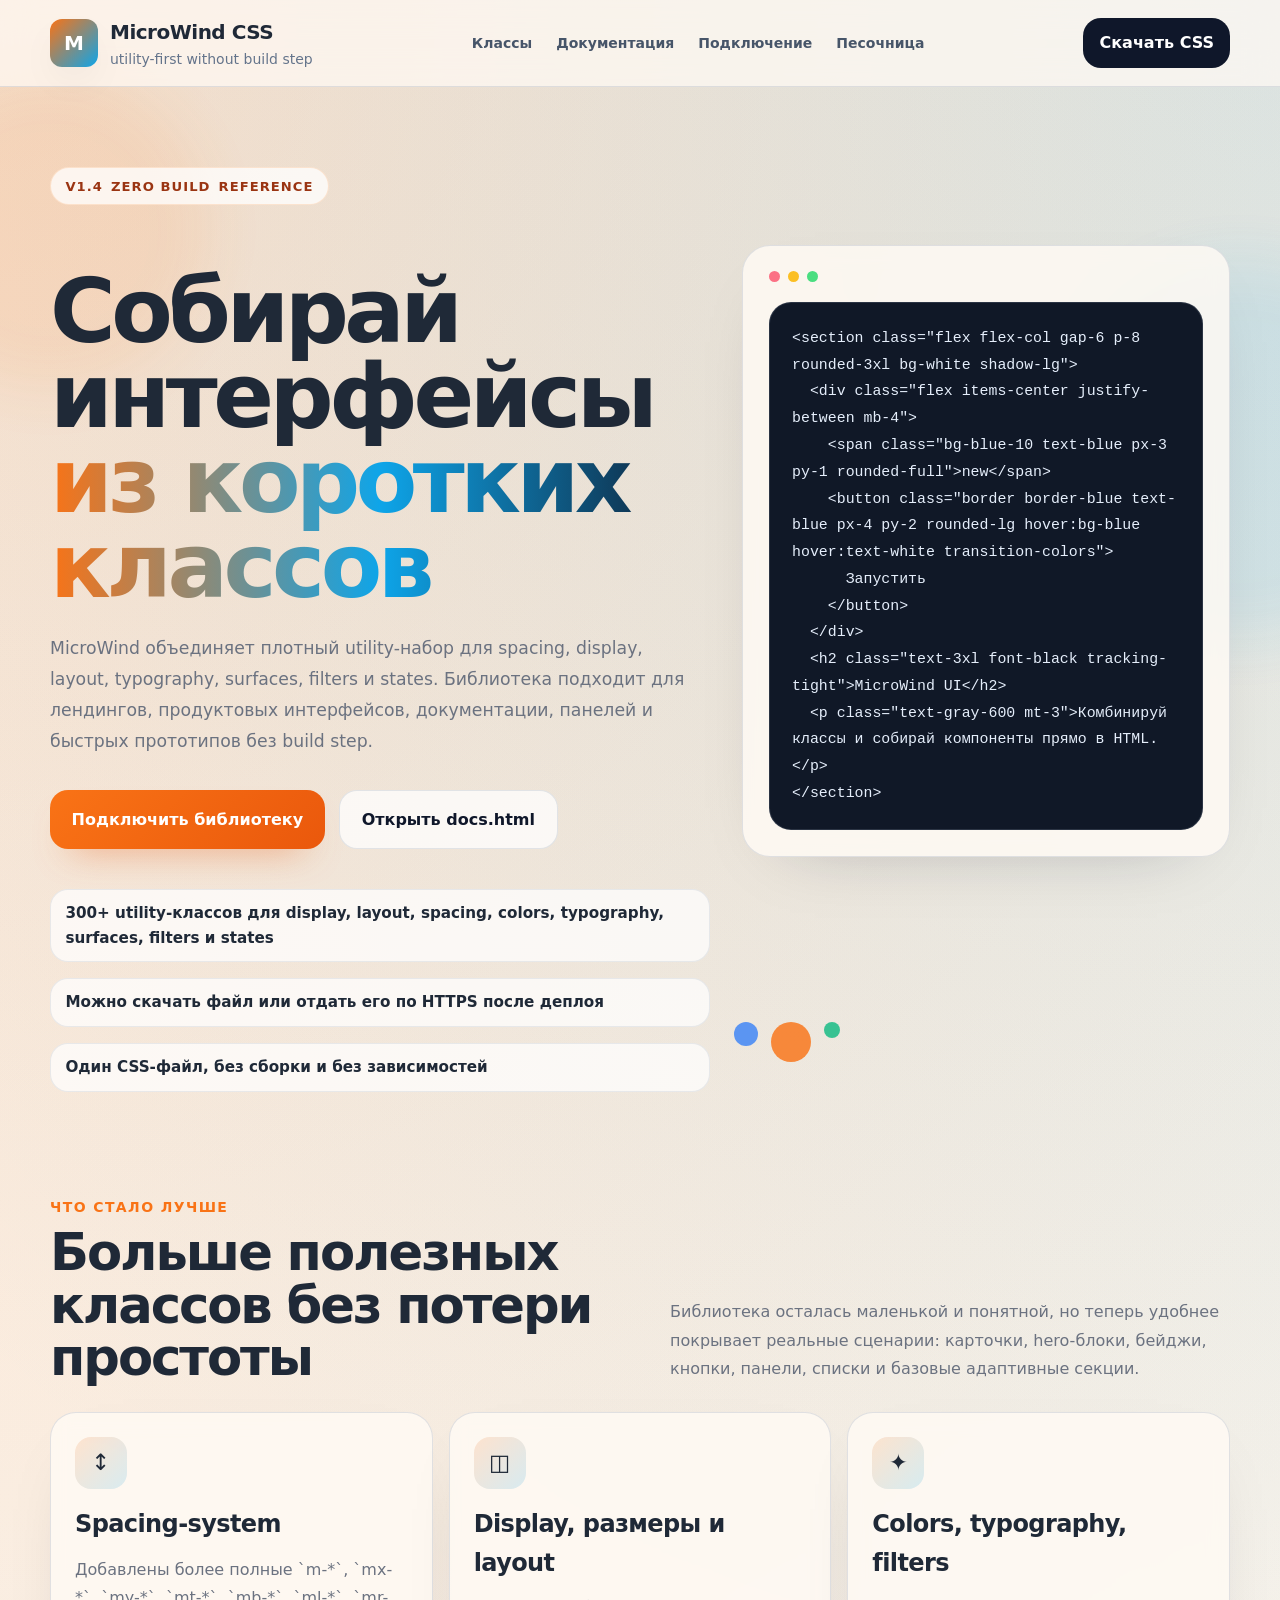
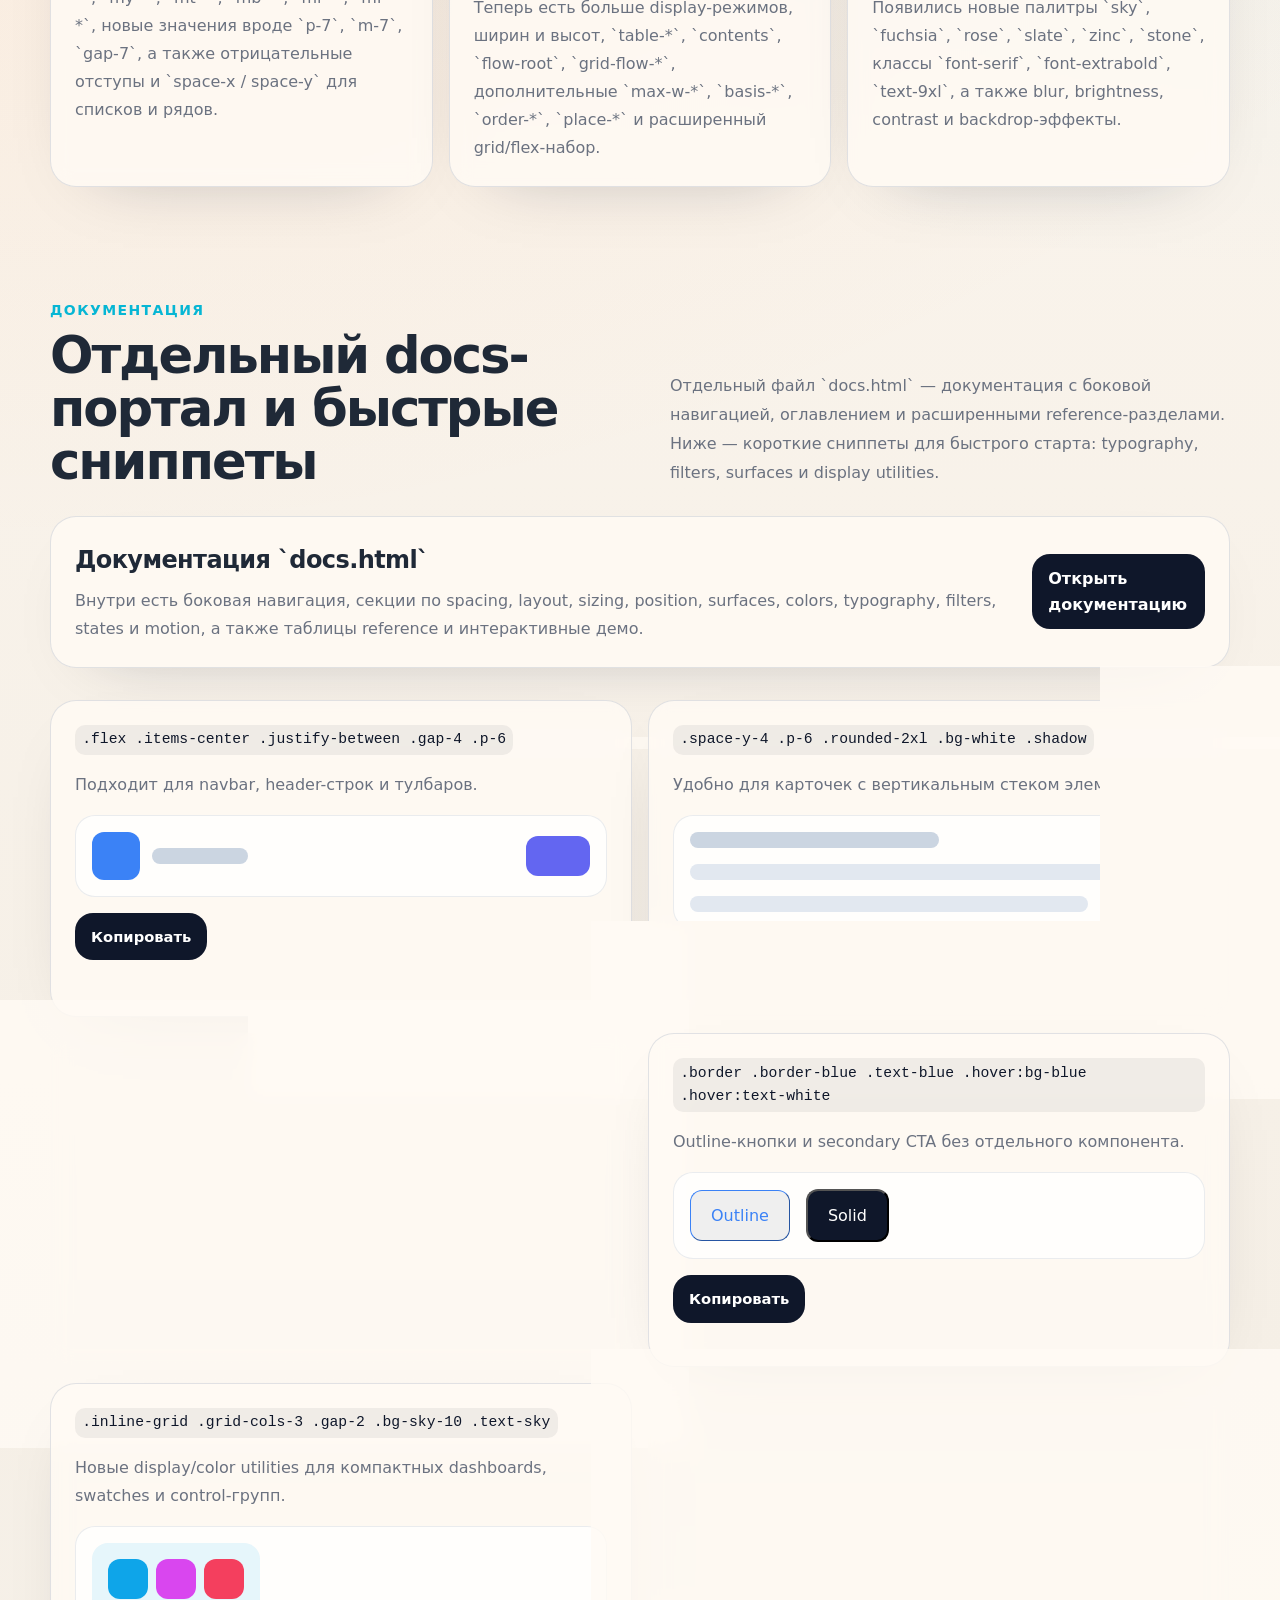
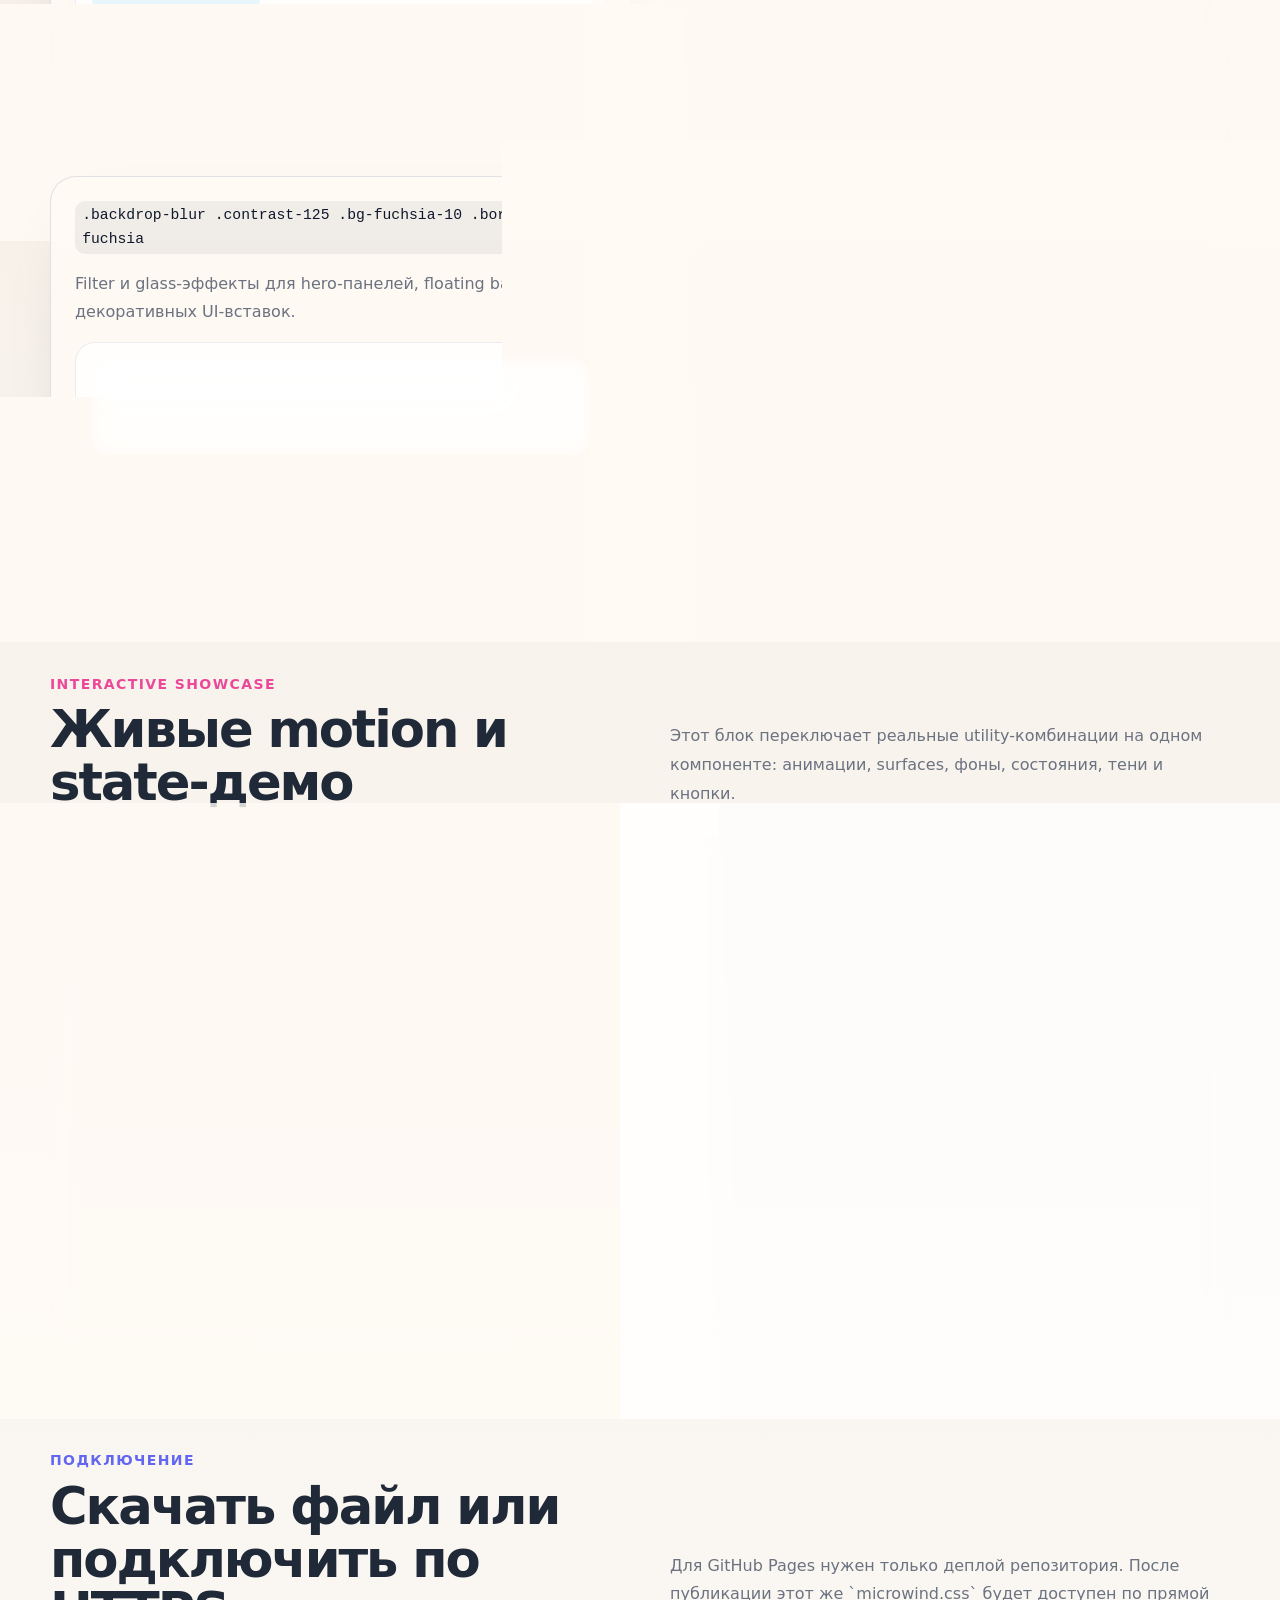
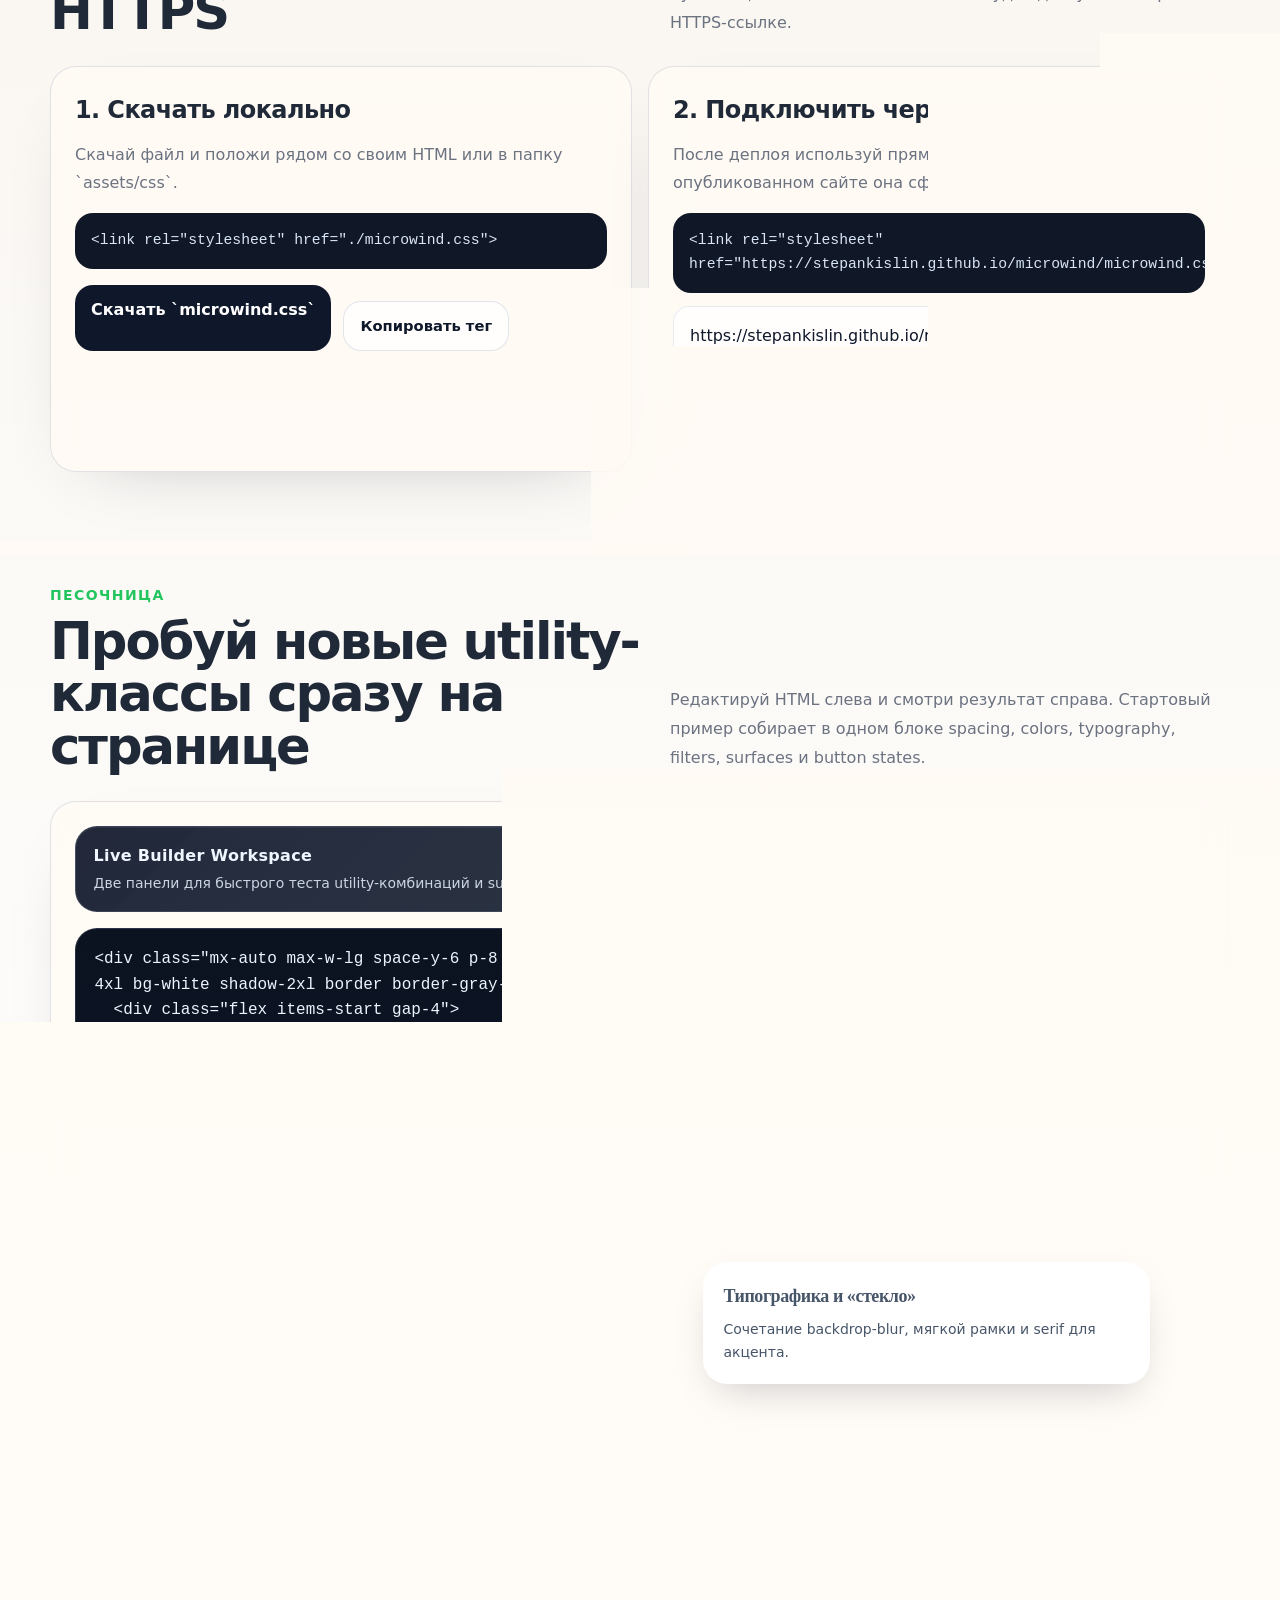
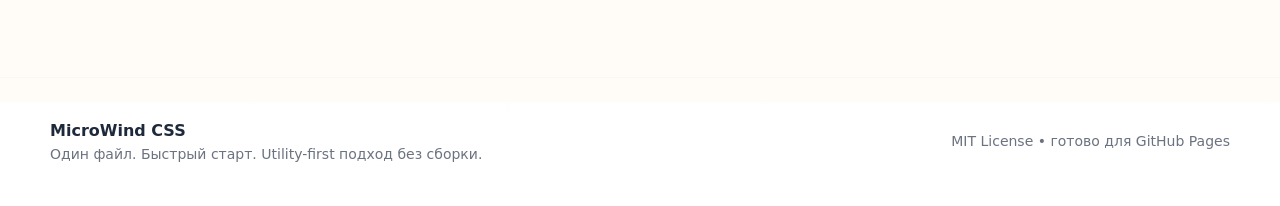
==== commit 80dca5ad: "v1.4.0 - new sizing, filters, surfaces, update responsive and motion" ====
--- a/index.html
+++ b/index.html
@@ -20,7 +20,7 @@
 
 
   <title>MicroWind CSS — Лёгкая utility-first библиотека</title>
-  <meta name="description" content="MicroWind CSS — компактная utility-first библиотека с готовыми классами для layout, spacing, typography и быстрым подключением через GitHub Pages.">
+  <meta name="description" content="MicroWind CSS — compact utility-first библиотека с готовыми классами для layout, spacing, typography, surfaces и быстрым подключением через GitHub Pages.">
   <link rel="stylesheet" href="microwind.css">
   <link rel="icon" type="image/png" href="assets/img/logo.png">
   <style>
@@ -480,6 +480,51 @@
       line-height: 1.7;
     }
 
+    .playground-shell {
+      display: grid;
+      gap: 1rem;
+    }
+
+    .playground-bar {
+      display: grid;
+      grid-template-columns: minmax(0, 1fr) auto;
+      gap: 1rem;
+      align-items: center;
+      padding: 1rem 1.1rem;
+      border-radius: 22px;
+      background:
+        linear-gradient(135deg, rgba(15, 23, 42, 0.92), rgba(30, 41, 59, 0.9)),
+        radial-gradient(circle at top right, rgba(14, 165, 233, 0.18), transparent 38%);
+      color: #eff6ff;
+      border: 1px solid rgba(148, 163, 184, 0.2);
+      box-shadow: inset 0 1px 0 rgba(255, 255, 255, 0.06);
+    }
+
+    .playground-bar h3 {
+      font-size: 1rem;
+      letter-spacing: 0.02em;
+    }
+
+    .playground-pills {
+      display: flex;
+      flex-wrap: wrap;
+      gap: 0.6rem;
+    }
+
+    .playground-pill {
+      display: inline-flex;
+      align-items: center;
+      gap: 0.4rem;
+      padding: 0.45rem 0.8rem;
+      border-radius: 9999px;
+      background: rgba(255, 255, 255, 0.08);
+      border: 1px solid rgba(255, 255, 255, 0.1);
+      font-size: 0.82rem;
+      font-weight: 700;
+      letter-spacing: 0.04em;
+      text-transform: uppercase;
+    }
+
     .editor-wrap {
       display: grid;
       grid-template-columns: minmax(0, 1fr) minmax(0, 1fr);
@@ -495,7 +540,7 @@
     }
 
     .editor {
-      background: #0f172a;
+      background: linear-gradient(180deg, #0b1220 0%, #0f172a 100%);
       color: #ecf5ff;
       padding: 1.15rem;
       resize: vertical;
@@ -510,7 +555,10 @@
     }
 
     .preview {
-      background: linear-gradient(180deg, rgba(255, 255, 255, 0.96), rgba(248, 250, 252, 0.92));
+      background:
+        radial-gradient(circle at top right, rgba(14, 165, 233, 0.14), transparent 28%),
+        radial-gradient(circle at bottom left, rgba(249, 115, 22, 0.12), transparent 28%),
+        linear-gradient(180deg, rgba(255, 255, 255, 0.98), rgba(248, 250, 252, 0.94));
       padding: 1.4rem;
       overflow: auto;
       position: relative;
@@ -525,6 +573,13 @@
       letter-spacing: 0.08em;
       text-transform: uppercase;
       color: #94a3b8;
+    }
+
+    .playground-note {
+      padding: 1rem 1.1rem;
+      border-radius: 20px;
+      background: rgba(255, 255, 255, 0.78);
+      border: 1px solid rgba(148, 163, 184, 0.18);
     }
 
     .footer-note {
@@ -597,17 +652,17 @@
     <header id="top" class="hero">
       <div class="container">
         <div class="eyebrow">
-          <span>v1.3</span>
+          <span>v1.4</span>
           <span>zero build</span>
-          <span>docs portal</span>
+          <span>reference</span>
         </div>
 
         <div class="hero-grid">
           <div>
             <h1 class="hero-title">Собирай интерфейсы <span>из коротких классов</span></h1>
             <p class="hero-subtitle">
-              MicroWind стал богаче по utility-набору: больше spacing-классов, шире display и layout API, новые палитры, typography utilities,
-              фильтры и backdrop-фильтры, а также больше готовых состояний для карточек, лендингов, UI-блоков и быстрых прототипов.
+              MicroWind объединяет плотный utility-набор для spacing, display, layout, typography, surfaces, filters и states.
+              Библиотека подходит для лендингов, продуктовых интерфейсов, документации, панелей и быстрых прототипов без build step.
             </p>
 
             <div class="button-row">
@@ -616,7 +671,7 @@
             </div>
 
             <div class="preview-stack mt-10">
-              <div class="stat-chip">250+ utility-классов для display, layout, spacing, colors, typography, filters и states</div>
+              <div class="stat-chip">300+ utility-классов для display, layout, spacing, colors, typography, surfaces, filters и states</div>
               <div class="stat-chip">Можно скачать файл или отдать его по HTTPS после деплоя</div>
               <div class="stat-chip">Один CSS-файл, без сборки и без зависимостей</div>
             </div>
@@ -693,15 +748,15 @@
             <h2 class="section-title">Отдельный docs-портал и быстрые сниппеты</h2>
           </div>
           <p class="section-text">
-            Отдельный файл `docs.html` — документация с боковой навигацией и оглавлением. Ниже — короткие сниппеты для быстрого старта с лендинга: typography, filters и display utilities.
+            Отдельный файл `docs.html` — документация с боковой навигацией, оглавлением и расширенными reference-разделами. Ниже — короткие сниппеты для быстрого старта: typography, filters, surfaces и display utilities.
           </p>
         </div>
 
         <div class="download-card mb-8">
           <div class="flex flex-col gap-4 sm:flex-row sm:items-center sm:justify-between">
             <div>
-              <h3 class="text-2xl font-black tracking-tight mb-2">Новая страница `docs.html`</h3>
-              <p>Внутри есть боковая навигация, секции по spacing/layout/display/colors/typography/filters/states/motion, таблицы reference и интерактивные демо.</p>
+              <h3 class="text-2xl font-black tracking-tight mb-2">Документация `docs.html`</h3>
+              <p>Внутри есть боковая навигация, секции по spacing, layout, sizing, position, surfaces, colors, typography, filters, states и motion, а также таблицы reference и интерактивные демо.</p>
             </div>
             <a href="docs.html" class="mini-button">Открыть документацию</a>
           </div>
@@ -788,6 +843,18 @@
             </div>
             <button class="copy-btn" data-code=".backdrop-blur .contrast-125 .bg-fuchsia-10 .border-fuchsia">Копировать</button>
           </article>
+
+          <article class="docs-card">
+            <code>.max-w-prose .rounded-4xl .shadow-2xl .ring-purple</code>
+            <p class="mt-4">Surface-утилиты для premium cards, overlays, product highlights и контентных блоков.</p>
+            <div class="demo-slab">
+              <div class="max-w-prose p-5 rounded-4xl bg-white shadow-2xl ring-purple">
+                <div class="text-sm uppercase tracking-widest text-purple mb-2">Surface</div>
+                <div class="font-bold text-gray-800">Elevated premium card</div>
+              </div>
+            </div>
+            <button class="copy-btn" data-code=".max-w-prose .rounded-4xl .shadow-2xl .ring-purple">Копировать</button>
+          </article>
         </div>
       </div>
     </section>
@@ -800,7 +867,7 @@
             <h2 class="section-title">Живые motion и state-демо</h2>
           </div>
           <p class="section-text">
-            Этот блок не просто рассказывает о классах, а переключает реальные utility-комбинации на одном компоненте: анимации, фоны, состояния, тени и кнопки.
+            Этот блок переключает реальные utility-комбинации на одном компоненте: анимации, surfaces, фоны, состояния, тени и кнопки.
           </p>
         </div>
 
@@ -894,14 +961,27 @@
             <h2 class="section-title">Пробуй новые utility-классы сразу на странице</h2>
           </div>
           <p class="section-text">
-            Редактируй HTML слева и смотри результат справа. Стартовый пример — цельная карточка: spacing, цвета, типографика, градиент, фильтры и состояния кнопок.
+            Редактируй HTML слева и смотри результат справа. Стартовый пример собирает в одном блоке spacing, colors, typography, filters, surfaces и button states.
           </p>
         </div>
 
         <div class="playground-card">
+          <div class="playground-shell">
+            <div class="playground-bar">
+              <div>
+                <h3 class="font-black tracking-tight">Live Builder Workspace</h3>
+                <div class="text-sm text-gray-300 mt-1">Две панели для быстрого теста utility-комбинаций и surface-сценариев.</div>
+              </div>
+              <div class="playground-pills">
+                <span class="playground-pill">Typography</span>
+                <span class="playground-pill">Filters</span>
+                <span class="playground-pill">Surfaces</span>
+              </div>
+            </div>
+
           <div class="editor-wrap">
             <textarea id="code-input" class="editor" spellcheck="false">
-<div class="mx-auto max-w-lg space-y-6 p-8 rounded-3xl bg-white shadow-lg border border-gray-100">
+<div class="mx-auto max-w-lg space-y-6 p-8 rounded-4xl bg-white shadow-2xl border border-gray-200">
   <div class="flex items-start gap-4">
     <div class="w-12 h-12 shrink-0 rounded-2xl bg-gradient-to-br from-orange to-sky flex items-center justify-center text-white font-black shadow-md">M</div>
     <div class="space-y-2 min-w-0">
@@ -912,7 +992,7 @@
   </div>
 
   <div class="flex gap-3 items-stretch">
-    <div class="flex-1 rounded-2xl bg-gray-50 border border-gray-100 p-4 space-y-3">
+    <div class="flex-1 rounded-2xl bg-gray-50 border border-gray-200 p-4 space-y-3">
       <div class="text-xs font-semibold uppercase tracking-wide text-gray-500">Ритм контента</div>
       <div class="space-y-2">
         <div class="h-2 w-3/4 rounded-full bg-gray-200"></div>
@@ -923,7 +1003,7 @@
     <div class="w-20 shrink-0 rounded-2xl bg-gradient-to-br from-pink to-purple animate-float shadow-inner"></div>
   </div>
 
-  <div class="p-5 rounded-2xl bg-white backdrop-blur border border-slate shadow-sm space-y-2">
+  <div class="p-5 rounded-3xl bg-white backdrop-blur border border-slate shadow-lg space-y-2">
     <p class="font-serif text-lg font-extrabold text-slate tracking-tight antialiased">Типографика и «стекло»</p>
     <p class="text-sm text-gray-600 leading-relaxed">Сочетание backdrop-blur, мягкой рамки и serif для акцента.</p>
   </div>
@@ -935,6 +1015,7 @@
 </div></textarea>
 
             <div id="live-preview" class="preview"></div>
+          </div>
           </div>
           <p class="playground-note mt-4">Совет: попробуй заменить `space-y-6` на `space-y-2`, `rounded-3xl` на `rounded-lg`, `bg-sky-10` на `bg-rose-10`, `font-black` на `font-extrabold` или добавить `backdrop-blur` и `contrast-125` и сразу увидишь разницу.</p>
         </div>
--- a/microwind.css
+++ b/microwind.css
@@ -1,4 +1,4 @@
-/* === MICRO WIND CSS v1.3 === */
+/* === MICRO WIND CSS v1.4 === */
 :root {
     --mw-s-0: 0px;
     --mw-s-1: 0.25rem;
@@ -78,7 +78,7 @@
 .block { display: block; } .inline-block { display: inline-block; } .inline { display: inline; } .list-item { display: list-item; }
 .flex { display: flex; } .inline-flex { display: inline-flex; } .grid { display: grid; } .inline-grid { display: inline-grid; }
 .hidden { display: none; } .contents { display: contents; } .flow-root { display: flow-root; }
-.table { display: table; } .inline-table { display: inline-table; } .table-row { display: table-row; } .table-cell { display: table-cell; } .table-caption { display: table-caption; }
+.table { display: table; } .inline-table { display: inline-table; } .table-row { display: table-row; } .table-cell { display: table-cell; } .table-caption { display: table-caption; } .table-column { display: table-column; } .table-column-group { display: table-column-group; }
 .flex-row { flex-direction: row; } .flex-col { flex-direction: column; } .flex-row-reverse { flex-direction: row-reverse; } .flex-col-reverse { flex-direction: column-reverse; }
 .flex-wrap { flex-wrap: wrap; } .flex-nowrap { flex-wrap: nowrap; } .flex-wrap-reverse { flex-wrap: wrap-reverse; }
 .flex-1 { flex: 1 1 0%; } .flex-auto { flex: 1 1 auto; } .flex-initial { flex: 0 1 auto; } .flex-none { flex: none; }
@@ -105,17 +105,20 @@
 
 /* Position */
 .static { position: static; } .relative { position: relative; } .absolute { position: absolute; } .fixed { position: fixed; } .sticky { position: sticky; }
+.inset-auto { inset: auto; } .inset-x-auto { left: auto; right: auto; } .inset-y-auto { top: auto; bottom: auto; }
 .top-0 { top: 0; } .top-1 { top: var(--mw-s-1); } .top-2 { top: var(--mw-s-2); } .top-4 { top: var(--mw-s-4); } .top-8 { top: var(--mw-s-8); }
 .right-0 { right: 0; } .right-1 { right: var(--mw-s-1); } .right-2 { right: var(--mw-s-2); } .right-4 { right: var(--mw-s-4); } .right-8 { right: var(--mw-s-8); }
 .bottom-0 { bottom: 0; } .bottom-1 { bottom: var(--mw-s-1); } .bottom-2 { bottom: var(--mw-s-2); } .bottom-4 { bottom: var(--mw-s-4); } .bottom-8 { bottom: var(--mw-s-8); }
 .left-0 { left: 0; } .left-1 { left: var(--mw-s-1); } .left-2 { left: var(--mw-s-2); } .left-4 { left: var(--mw-s-4); } .left-8 { left: var(--mw-s-8); }
 .inset-0 { inset: 0; } .inset-x-0 { left: 0; right: 0; } .inset-y-0 { top: 0; bottom: 0; }
+.top-auto { top: auto; } .right-auto { right: auto; } .bottom-auto { bottom: auto; } .left-auto { left: auto; }
 .-top-1 { top: calc(var(--mw-s-1) * -1); } .-top-2 { top: calc(var(--mw-s-2) * -1); } .-top-4 { top: calc(var(--mw-s-4) * -1); }
+.container-sm { width: min(100%, 40rem); margin-left: auto; margin-right: auto; } .container-md { width: min(100%, 48rem); margin-left: auto; margin-right: auto; } .container-lg { width: min(100%, 64rem); margin-left: auto; margin-right: auto; } .container-xl { width: min(100%, 72rem); margin-left: auto; margin-right: auto; }
 .z-0 { z-index: 0; } .z-10 { z-index: 10; } .z-20 { z-index: 20; } .z-30 { z-index: 30; } .z-40 { z-index: 40; } .z-50 { z-index: 50; } .z-auto { z-index: auto; }
 .isolate { isolation: isolate; }
 
 /* Spacing */
-.p-0 { padding: var(--mw-s-0); } .p-1 { padding: var(--mw-s-1); } .p-2 { padding: var(--mw-s-2); } .p-3 { padding: var(--mw-s-3); } .p-4 { padding: var(--mw-s-4); } .p-5 { padding: var(--mw-s-5); } .p-6 { padding: var(--mw-s-6); } .p-7 { padding: var(--mw-s-7); } .p-8 { padding: var(--mw-s-8); } .p-10 { padding: var(--mw-s-10); } .p-12 { padding: var(--mw-s-12); } .p-16 { padding: var(--mw-s-16); } .p-20 { padding: var(--mw-s-20); } .p-24 { padding: var(--mw-s-24); }
+.p-0 { padding: var(--mw-s-0); } .p-1 { padding: var(--mw-s-1); } .p-2 { padding: var(--mw-s-2); } .p-3 { padding: var(--mw-s-3); } .p-4 { padding: var(--mw-s-4); } .p-5 { padding: var(--mw-s-5); } .p-6 { padding: var(--mw-s-6); } .p-7 { padding: var(--mw-s-7); } .p-8 { padding: var(--mw-s-8); } .p-9 { padding: var(--mw-s-9); } .p-10 { padding: var(--mw-s-10); } .p-12 { padding: var(--mw-s-12); } .p-14 { padding: var(--mw-s-14); } .p-16 { padding: var(--mw-s-16); } .p-18 { padding: var(--mw-s-18); } .p-20 { padding: var(--mw-s-20); } .p-24 { padding: var(--mw-s-24); }
 .px-0 { padding-left: var(--mw-s-0); padding-right: var(--mw-s-0); } .px-1 { padding-left: var(--mw-s-1); padding-right: var(--mw-s-1); } .px-2 { padding-left: var(--mw-s-2); padding-right: var(--mw-s-2); } .px-3 { padding-left: var(--mw-s-3); padding-right: var(--mw-s-3); } .px-4 { padding-left: var(--mw-s-4); padding-right: var(--mw-s-4); } .px-5 { padding-left: var(--mw-s-5); padding-right: var(--mw-s-5); } .px-6 { padding-left: var(--mw-s-6); padding-right: var(--mw-s-6); } .px-8 { padding-left: var(--mw-s-8); padding-right: var(--mw-s-8); } .px-10 { padding-left: var(--mw-s-10); padding-right: var(--mw-s-10); } .px-12 { padding-left: var(--mw-s-12); padding-right: var(--mw-s-12); } .px-16 { padding-left: var(--mw-s-16); padding-right: var(--mw-s-16); }
 .py-0 { padding-top: var(--mw-s-0); padding-bottom: var(--mw-s-0); } .py-1 { padding-top: var(--mw-s-1); padding-bottom: var(--mw-s-1); } .py-2 { padding-top: var(--mw-s-2); padding-bottom: var(--mw-s-2); } .py-3 { padding-top: var(--mw-s-3); padding-bottom: var(--mw-s-3); } .py-4 { padding-top: var(--mw-s-4); padding-bottom: var(--mw-s-4); } .py-5 { padding-top: var(--mw-s-5); padding-bottom: var(--mw-s-5); } .py-6 { padding-top: var(--mw-s-6); padding-bottom: var(--mw-s-6); } .py-8 { padding-top: var(--mw-s-8); padding-bottom: var(--mw-s-8); } .py-10 { padding-top: var(--mw-s-10); padding-bottom: var(--mw-s-10); } .py-12 { padding-top: var(--mw-s-12); padding-bottom: var(--mw-s-12); } .py-16 { padding-top: var(--mw-s-16); padding-bottom: var(--mw-s-16); }
 .pt-0 { padding-top: var(--mw-s-0); } .pt-1 { padding-top: var(--mw-s-1); } .pt-2 { padding-top: var(--mw-s-2); } .pt-3 { padding-top: var(--mw-s-3); } .pt-4 { padding-top: var(--mw-s-4); } .pt-5 { padding-top: var(--mw-s-5); } .pt-6 { padding-top: var(--mw-s-6); } .pt-8 { padding-top: var(--mw-s-8); } .pt-10 { padding-top: var(--mw-s-10); } .pt-12 { padding-top: var(--mw-s-12); }
@@ -123,7 +126,7 @@
 .pl-0 { padding-left: var(--mw-s-0); } .pl-1 { padding-left: var(--mw-s-1); } .pl-2 { padding-left: var(--mw-s-2); } .pl-3 { padding-left: var(--mw-s-3); } .pl-4 { padding-left: var(--mw-s-4); } .pl-5 { padding-left: var(--mw-s-5); } .pl-6 { padding-left: var(--mw-s-6); } .pl-8 { padding-left: var(--mw-s-8); }
 .pr-0 { padding-right: var(--mw-s-0); } .pr-1 { padding-right: var(--mw-s-1); } .pr-2 { padding-right: var(--mw-s-2); } .pr-3 { padding-right: var(--mw-s-3); } .pr-4 { padding-right: var(--mw-s-4); } .pr-5 { padding-right: var(--mw-s-5); } .pr-6 { padding-right: var(--mw-s-6); } .pr-8 { padding-right: var(--mw-s-8); }
 .m-0 { margin: var(--mw-s-0); } .m-1 { margin: var(--mw-s-1); } .m-2 { margin: var(--mw-s-2); } .m-3 { margin: var(--mw-s-3); } .m-4 { margin: var(--mw-s-4); } .m-5 { margin: var(--mw-s-5); } .m-6 { margin: var(--mw-s-6); } .m-7 { margin: var(--mw-s-7); } .m-8 { margin: var(--mw-s-8); } .m-10 { margin: var(--mw-s-10); } .m-12 { margin: var(--mw-s-12); } .m-16 { margin: var(--mw-s-16); } .m-20 { margin: var(--mw-s-20); } .m-24 { margin: var(--mw-s-24); } .m-auto { margin: auto; }
-.mx-0 { margin-left: var(--mw-s-0); margin-right: var(--mw-s-0); } .mx-1 { margin-left: var(--mw-s-1); margin-right: var(--mw-s-1); } .mx-2 { margin-left: var(--mw-s-2); margin-right: var(--mw-s-2); } .mx-3 { margin-left: var(--mw-s-3); margin-right: var(--mw-s-3); } .mx-4 { margin-left: var(--mw-s-4); margin-right: var(--mw-s-4); } .mx-5 { margin-left: var(--mw-s-5); margin-right: var(--mw-s-5); } .mx-6 { margin-left: var(--mw-s-6); margin-right: var(--mw-s-6); } .mx-8 { margin-left: var(--mw-s-8); margin-right: var(--mw-s-8); } .mx-10 { margin-left: var(--mw-s-10); margin-right: var(--mw-s-10); } .mx-12 { margin-left: var(--mw-s-12); margin-right: var(--mw-s-12); } .mx-auto { margin-left: auto; margin-right: auto; }
+.mx-0 { margin-left: var(--mw-s-0); margin-right: var(--mw-s-0); } .mx-1 { margin-left: var(--mw-s-1); margin-right: var(--mw-s-1); } .mx-2 { margin-left: var(--mw-s-2); margin-right: var(--mw-s-2); } .mx-3 { margin-left: var(--mw-s-3); margin-right: var(--mw-s-3); } .mx-4 { margin-left: var(--mw-s-4); margin-right: var(--mw-s-4); } .mx-5 { margin-left: var(--mw-s-5); margin-right: var(--mw-s-5); } .mx-6 { margin-left: var(--mw-s-6); margin-right: var(--mw-s-6); } .mx-8 { margin-left: var(--mw-s-8); margin-right: var(--mw-s-8); } .mx-10 { margin-left: var(--mw-s-10); margin-right: var(--mw-s-10); } .mx-12 { margin-left: var(--mw-s-12); margin-right: var(--mw-s-12); } .mx-16 { margin-left: var(--mw-s-16); margin-right: var(--mw-s-16); } .mx-auto { margin-left: auto; margin-right: auto; }
 .my-0 { margin-top: var(--mw-s-0); margin-bottom: var(--mw-s-0); } .my-1 { margin-top: var(--mw-s-1); margin-bottom: var(--mw-s-1); } .my-2 { margin-top: var(--mw-s-2); margin-bottom: var(--mw-s-2); } .my-3 { margin-top: var(--mw-s-3); margin-bottom: var(--mw-s-3); } .my-4 { margin-top: var(--mw-s-4); margin-bottom: var(--mw-s-4); } .my-5 { margin-top: var(--mw-s-5); margin-bottom: var(--mw-s-5); } .my-6 { margin-top: var(--mw-s-6); margin-bottom: var(--mw-s-6); } .my-8 { margin-top: var(--mw-s-8); margin-bottom: var(--mw-s-8); } .my-10 { margin-top: var(--mw-s-10); margin-bottom: var(--mw-s-10); } .my-12 { margin-top: var(--mw-s-12); margin-bottom: var(--mw-s-12); } .my-16 { margin-top: var(--mw-s-16); margin-bottom: var(--mw-s-16); } .my-auto { margin-top: auto; margin-bottom: auto; }
 .mt-0 { margin-top: var(--mw-s-0); } .mt-1 { margin-top: var(--mw-s-1); } .mt-2 { margin-top: var(--mw-s-2); } .mt-3 { margin-top: var(--mw-s-3); } .mt-4 { margin-top: var(--mw-s-4); } .mt-5 { margin-top: var(--mw-s-5); } .mt-6 { margin-top: var(--mw-s-6); } .mt-8 { margin-top: var(--mw-s-8); } .mt-10 { margin-top: var(--mw-s-10); } .mt-12 { margin-top: var(--mw-s-12); } .mt-16 { margin-top: var(--mw-s-16); } .mt-auto { margin-top: auto; }
 .mb-0 { margin-bottom: var(--mw-s-0); } .mb-1 { margin-bottom: var(--mw-s-1); } .mb-2 { margin-bottom: var(--mw-s-2); } .mb-3 { margin-bottom: var(--mw-s-3); } .mb-4 { margin-bottom: var(--mw-s-4); } .mb-5 { margin-bottom: var(--mw-s-5); } .mb-6 { margin-bottom: var(--mw-s-6); } .mb-8 { margin-bottom: var(--mw-s-8); } .mb-10 { margin-bottom: var(--mw-s-10); } .mb-12 { margin-bottom: var(--mw-s-12); } .mb-16 { margin-bottom: var(--mw-s-16); } .mb-20 { margin-bottom: var(--mw-s-20); } .mb-auto { margin-bottom: auto; }
@@ -135,9 +138,9 @@
 
 /* Sizing */
 .w-0 { width: var(--mw-s-0); } .w-1 { width: var(--mw-s-1); } .w-2 { width: var(--mw-s-2); } .w-3 { width: var(--mw-s-3); } .w-4 { width: var(--mw-s-4); } .w-5 { width: var(--mw-s-5); } .w-6 { width: var(--mw-s-6); } .w-8 { width: var(--mw-s-8); } .w-10 { width: var(--mw-s-10); } .w-12 { width: var(--mw-s-12); } .w-14 { width: var(--mw-s-14); } .w-16 { width: var(--mw-s-16); } .w-20 { width: var(--mw-s-20); } .w-24 { width: var(--mw-s-24); } .w-28 { width: 7rem; } .w-32 { width: 8rem; } .w-36 { width: 9rem; } .w-40 { width: 10rem; } .w-48 { width: 12rem; } .w-64 { width: 16rem; }
-.w-1\/2 { width: 50%; } .w-1\/3 { width: 33.333333%; } .w-2\/3 { width: 66.666667%; } .w-1\/4 { width: 25%; } .w-3\/4 { width: 75%; } .w-4\/5 { width: 80%; } .w-5\/6 { width: 83.333333%; } .w-11\/12 { width: 91.666667%; } .w-full { width: 100%; } .w-screen { width: 100vw; } .w-fit { width: fit-content; } .w-auto { width: auto; }
+.w-1\/2 { width: 50%; } .w-1\/3 { width: 33.333333%; } .w-2\/3 { width: 66.666667%; } .w-1\/4 { width: 25%; } .w-3\/4 { width: 75%; } .w-1\/5 { width: 20%; } .w-2\/5 { width: 40%; } .w-3\/5 { width: 60%; } .w-4\/5 { width: 80%; } .w-5\/6 { width: 83.333333%; } .w-11\/12 { width: 91.666667%; } .w-full { width: 100%; } .w-screen { width: 100vw; } .w-fit { width: fit-content; } .w-auto { width: auto; }
 .min-w-0 { min-width: 0; } .min-w-full { min-width: 100%; } .min-w-fit { min-width: fit-content; }
-.max-w-xs { max-width: 20rem; } .max-w-sm { max-width: 24rem; } .max-w-md { max-width: 28rem; } .max-w-lg { max-width: 32rem; } .max-w-xl { max-width: 36rem; } .max-w-2xl { max-width: 42rem; } .max-w-3xl { max-width: 48rem; } .max-w-4xl { max-width: 56rem; } .max-w-5xl { max-width: 64rem; } .max-w-6xl { max-width: 72rem; } .max-w-7xl { max-width: 80rem; } .max-w-full { max-width: 100%; }
+.max-w-xs { max-width: 20rem; } .max-w-sm { max-width: 24rem; } .max-w-md { max-width: 28rem; } .max-w-lg { max-width: 32rem; } .max-w-xl { max-width: 36rem; } .max-w-2xl { max-width: 42rem; } .max-w-3xl { max-width: 48rem; } .max-w-4xl { max-width: 56rem; } .max-w-5xl { max-width: 64rem; } .max-w-6xl { max-width: 72rem; } .max-w-7xl { max-width: 80rem; } .max-w-prose { max-width: 65ch; } .max-w-screen-md { max-width: 48rem; } .max-w-screen-lg { max-width: 64rem; } .max-w-full { max-width: 100%; }
 .h-0 { height: var(--mw-s-0); } .h-1 { height: var(--mw-s-1); } .h-2 { height: var(--mw-s-2); } .h-3 { height: var(--mw-s-3); } .h-4 { height: var(--mw-s-4); } .h-5 { height: var(--mw-s-5); } .h-6 { height: var(--mw-s-6); } .h-8 { height: var(--mw-s-8); } .h-10 { height: var(--mw-s-10); } .h-12 { height: var(--mw-s-12); } .h-14 { height: var(--mw-s-14); } .h-16 { height: var(--mw-s-16); } .h-20 { height: var(--mw-s-20); } .h-24 { height: var(--mw-s-24); } .h-28 { height: 7rem; } .h-32 { height: 8rem; } .h-36 { height: 9rem; } .h-40 { height: 10rem; } .h-48 { height: 12rem; } .h-64 { height: 16rem; }
 .h-full { height: 100%; } .h-screen { height: 100vh; } .h-fit { height: fit-content; } .h-auto { height: auto; }
 .min-h-0 { min-height: 0; } .min-h-full { min-height: 100%; } .min-h-screen { min-height: 100vh; } .min-h-fit { min-height: fit-content; }
@@ -153,6 +156,7 @@
 .tracking-tighter { letter-spacing: -0.05em; } .tracking-tight { letter-spacing: -0.025em; } .tracking-normal { letter-spacing: 0; } .tracking-wide { letter-spacing: 0.025em; } .tracking-wider { letter-spacing: 0.05em; } .tracking-widest { letter-spacing: 0.1em; }
 .leading-none { line-height: 1; } .leading-tight { line-height: 1.25; } .leading-snug { line-height: 1.375; } .leading-normal { line-height: 1.5; } .leading-relaxed { line-height: 1.625; } .leading-loose { line-height: 2; }
 .truncate { overflow: hidden; text-overflow: ellipsis; white-space: nowrap; } .whitespace-nowrap { white-space: nowrap; } .whitespace-pre { white-space: pre; } .break-words { overflow-wrap: break-word; }
+.line-clamp-2 { display: -webkit-box; -webkit-line-clamp: 2; -webkit-box-orient: vertical; overflow: hidden; } .line-clamp-3 { display: -webkit-box; -webkit-line-clamp: 3; -webkit-box-orient: vertical; overflow: hidden; }
 .font-mono { font-family: var(--mw-font-mono); } .font-sans { font-family: var(--mw-font-sans); } .font-serif { font-family: var(--mw-font-serif); }
 .antialiased { -webkit-font-smoothing: antialiased; -moz-osx-font-smoothing: grayscale; } .subpixel-antialiased { -webkit-font-smoothing: auto; -moz-osx-font-smoothing: auto; }
 
@@ -185,19 +189,20 @@
 .border-x { border-left-width: 1px; border-right-width: 1px; } .border-y { border-top-width: 1px; border-bottom-width: 1px; } .border-t { border-top-width: 1px; } .border-b { border-bottom-width: 1px; } .border-l { border-left-width: 1px; } .border-r { border-right-width: 1px; }
 .border-solid { border-style: solid; } .border-dashed { border-style: dashed; } .border-dotted { border-style: dotted; } .border-none { border-style: none; }
 .divide-x > * + * { border-left-width: 1px; } .divide-y > * + * { border-top-width: 1px; } .divide-gray-200 > * + * { border-color: var(--mw-gray-200); } .divide-gray-300 > * + * { border-color: var(--mw-gray-300); } .divide-blue > * + * { border-color: var(--mw-blue); }
-.rounded-none { border-radius: 0; } .rounded-sm { border-radius: var(--mw-radius-sm); } .rounded { border-radius: var(--mw-radius-md); } .rounded-md { border-radius: var(--mw-radius-md); } .rounded-lg { border-radius: var(--mw-radius-lg); } .rounded-xl { border-radius: var(--mw-radius-xl); } .rounded-2xl { border-radius: var(--mw-radius-2xl); } .rounded-3xl { border-radius: 1.5rem; } .rounded-full { border-radius: var(--mw-radius-full); }
+.rounded-none { border-radius: 0; } .rounded-sm { border-radius: var(--mw-radius-sm); } .rounded { border-radius: var(--mw-radius-md); } .rounded-md { border-radius: var(--mw-radius-md); } .rounded-lg { border-radius: var(--mw-radius-lg); } .rounded-xl { border-radius: var(--mw-radius-xl); } .rounded-2xl { border-radius: var(--mw-radius-2xl); } .rounded-3xl { border-radius: 1.5rem; } .rounded-4xl { border-radius: 2rem; } .rounded-full { border-radius: var(--mw-radius-full); }
 .rounded-t-xl { border-top-left-radius: var(--mw-radius-xl); border-top-right-radius: var(--mw-radius-xl); } .rounded-b-xl { border-bottom-left-radius: var(--mw-radius-xl); border-bottom-right-radius: var(--mw-radius-xl); }
 
 /* Effects & Filters */
-.shadow-sm { box-shadow: var(--mw-shadow-sm); } .shadow { box-shadow: var(--mw-shadow); } .shadow-md { box-shadow: var(--mw-shadow); } .shadow-lg { box-shadow: var(--mw-shadow-lg); } .shadow-xl { box-shadow: var(--mw-shadow-xl); } .shadow-inner { box-shadow: inset 0 2px 4px 0 rgb(15 23 42 / 0.08); } .shadow-none { box-shadow: none; }
-.ring-1 { box-shadow: 0 0 0 1px rgb(15 23 42 / 0.08); } .ring-2 { box-shadow: 0 0 0 2px rgb(59 130 246 / 0.25); } .ring { box-shadow: 0 0 0 3px rgb(59 130 246 / 0.35); } .ring-blue { box-shadow: 0 0 0 3px rgb(59 130 246 / 0.35); } .ring-emerald { box-shadow: 0 0 0 3px rgb(16 185 129 / 0.35); }
-.opacity-0 { opacity: 0; } .opacity-25 { opacity: 0.25; } .opacity-50 { opacity: 0.5; } .opacity-75 { opacity: 0.75; } .opacity-90 { opacity: 0.9; } .opacity-100 { opacity: 1; }
+.shadow-sm { box-shadow: var(--mw-shadow-sm); } .shadow { box-shadow: var(--mw-shadow); } .shadow-md { box-shadow: var(--mw-shadow); } .shadow-lg { box-shadow: var(--mw-shadow-lg); } .shadow-xl { box-shadow: var(--mw-shadow-xl); } .shadow-2xl { box-shadow: 0 32px 80px -24px rgb(15 23 42 / 0.4); } .shadow-inner { box-shadow: inset 0 2px 4px 0 rgb(15 23 42 / 0.08); } .shadow-none { box-shadow: none; }
+.ring-1 { box-shadow: 0 0 0 1px rgb(15 23 42 / 0.08); } .ring-2 { box-shadow: 0 0 0 2px rgb(59 130 246 / 0.25); } .ring { box-shadow: 0 0 0 3px rgb(59 130 246 / 0.35); } .ring-blue { box-shadow: 0 0 0 3px rgb(59 130 246 / 0.35); } .ring-emerald { box-shadow: 0 0 0 3px rgb(16 185 129 / 0.35); } .ring-purple { box-shadow: 0 0 0 3px rgb(168 85 247 / 0.35); } .ring-rose { box-shadow: 0 0 0 3px rgb(244 63 94 / 0.35); }
+.outline-none { outline: 2px solid transparent; outline-offset: 2px; } .outline { outline-style: solid; } .outline-1 { outline-width: 1px; } .outline-2 { outline-width: 2px; } .outline-blue { outline-color: var(--mw-blue); } .outline-slate { outline-color: var(--mw-slate); }
+.opacity-0 { opacity: 0; } .opacity-10 { opacity: 0.1; } .opacity-25 { opacity: 0.25; } .opacity-50 { opacity: 0.5; } .opacity-60 { opacity: 0.6; } .opacity-75 { opacity: 0.75; } .opacity-90 { opacity: 0.9; } .opacity-95 { opacity: 0.95; } .opacity-100 { opacity: 1; }
 .overflow-hidden { overflow: hidden; } .overflow-auto { overflow: auto; } .overflow-x-auto { overflow-x: auto; } .overflow-y-auto { overflow-y: auto; }
 .visible { visibility: visible; } .invisible { visibility: hidden; }
 .blur-none { filter: blur(0); } .blur-sm { filter: blur(4px); } .blur { filter: blur(8px); } .blur-lg { filter: blur(16px); }
 .brightness-90 { filter: brightness(0.9); } .brightness-110 { filter: brightness(1.1); } .contrast-125 { filter: contrast(1.25); } .contrast-150 { filter: contrast(1.5); }
 .grayscale { filter: grayscale(1); } .invert { filter: invert(1); } .sepia { filter: sepia(1); } .saturate-150 { filter: saturate(1.5); } .saturate-200 { filter: saturate(2); }
-.backdrop-blur-sm { backdrop-filter: blur(4px); } .backdrop-blur { backdrop-filter: blur(10px); } .backdrop-blur-lg { backdrop-filter: blur(18px); }
+.backdrop-blur-sm { backdrop-filter: blur(4px); } .backdrop-blur { backdrop-filter: blur(10px); } .backdrop-blur-lg { backdrop-filter: blur(18px); } .backdrop-brightness-110 { backdrop-filter: brightness(1.1); } .backdrop-saturate-150 { backdrop-filter: saturate(1.5); }
 
 /* Transform & Motion */
 .transition { transition-property: color, background-color, border-color, text-decoration-color, fill, stroke, opacity, box-shadow, transform, filter, backdrop-filter; transition-timing-function: cubic-bezier(0.4, 0, 0.2, 1); transition-duration: 150ms; }
@@ -207,8 +212,9 @@
 .duration-75 { transition-duration: 75ms; } .duration-100 { transition-duration: 100ms; } .duration-150 { transition-duration: 150ms; } .duration-200 { transition-duration: 200ms; } .duration-300 { transition-duration: 300ms; } .duration-500 { transition-duration: 500ms; } .duration-1000 { transition-duration: 1000ms; }
 .ease-linear { transition-timing-function: linear; } .ease-in { transition-timing-function: cubic-bezier(0.4, 0, 1, 1); } .ease-out { transition-timing-function: cubic-bezier(0, 0, 0.2, 1); } .ease-in-out { transition-timing-function: cubic-bezier(0.4, 0, 0.2, 1); }
 .rotate-0 { transform: rotate(0deg); } .rotate-3 { transform: rotate(3deg); } .-rotate-3 { transform: rotate(-3deg); }
-.scale-95 { transform: scale(0.95); } .scale-100 { transform: scale(1); } .scale-105 { transform: scale(1.05); }
-.hover-scale:hover { transform: scale(1.05); } .hover-grow:hover { transform: scale(1.02); } .hover-shrink:hover { transform: scale(0.98); } .hover-translate-y:hover { transform: translateY(-4px); } .hover-translate-y-2:hover { transform: translateY(-8px); } .hover-rotate:hover { transform: rotate(3deg); }
+.translate-x-0 { transform: translateX(0); } .translate-x-1 { transform: translateX(0.25rem); } .-translate-x-1 { transform: translateX(-0.25rem); } .translate-y-0 { transform: translateY(0); } .translate-y-1 { transform: translateY(0.25rem); } .-translate-y-1 { transform: translateY(-0.25rem); } .-translate-y-2 { transform: translateY(-0.5rem); }
+.scale-95 { transform: scale(0.95); } .scale-100 { transform: scale(1); } .scale-105 { transform: scale(1.05); } .scale-110 { transform: scale(1.1); }
+.hover-scale:hover { transform: scale(1.05); } .hover-grow:hover { transform: scale(1.02); } .hover-shrink:hover { transform: scale(0.98); } .hover-translate-y:hover { transform: translateY(-4px); } .hover-translate-y-2:hover { transform: translateY(-8px); } .hover-rotate:hover { transform: rotate(3deg); } .hover-lift:hover { transform: translateY(-6px) scale(1.01); }
 .animate-spin { animation: spin 1s linear infinite; } .animate-pulse { animation: pulse 2s cubic-bezier(0.4, 0, 0.6, 1) infinite; } .animate-float { animation: float 6s ease-in-out infinite; } .animate-bounce-soft { animation: bounce-soft 1.4s ease-in-out infinite; }
 @keyframes spin { to { transform: rotate(360deg); } }
 @keyframes pulse { 0%, 100% { opacity: 1; } 50% { opacity: 0.5; } }
@@ -232,7 +238,7 @@
     .sm\:block { display: block; } .sm\:inline-block { display: inline-block; } .sm\:flex { display: flex; } .sm\:inline-flex { display: inline-flex; } .sm\:grid { display: grid; } .sm\:hidden { display: none; }
     .sm\:flex-row { flex-direction: row; } .sm\:flex-col { flex-direction: column; } .sm\:items-center { align-items: center; } .sm\:justify-between { justify-content: space-between; }
     .sm\:text-left { text-align: left; } .sm\:text-center { text-align: center; } .sm\:w-auto { width: auto; }
-    .sm\:grid-cols-2 { grid-template-columns: repeat(2, minmax(0, 1fr)); } .sm\:grid-cols-3 { grid-template-columns: repeat(3, minmax(0, 1fr)); }
+    .sm\:grid-cols-2 { grid-template-columns: repeat(2, minmax(0, 1fr)); } .sm\:grid-cols-3 { grid-template-columns: repeat(3, minmax(0, 1fr)); } .sm\:grid-cols-4 { grid-template-columns: repeat(4, minmax(0, 1fr)); }
     .sm\:gap-4 { gap: var(--mw-s-4); } .sm\:gap-6 { gap: var(--mw-s-6); } .sm\:mx-auto { margin-left: auto; margin-right: auto; }
     .sm\:p-4 { padding: var(--mw-s-4); } .sm\:p-6 { padding: var(--mw-s-6); } .sm\:p-8 { padding: var(--mw-s-8); }
     .sm\:px-4 { padding-left: var(--mw-s-4); padding-right: var(--mw-s-4); } .sm\:px-6 { padding-left: var(--mw-s-6); padding-right: var(--mw-s-6); } .sm\:px-8 { padding-left: var(--mw-s-8); padding-right: var(--mw-s-8); }
@@ -243,14 +249,14 @@
     .md\:block { display: block; } .md\:flex { display: flex; } .md\:grid { display: grid; } .md\:hidden { display: none; }
     .md\:flex-row { flex-direction: row; } .md\:items-center { align-items: center; } .md\:justify-between { justify-content: space-between; }
     .md\:w-1\/2 { width: 50%; } .md\:w-2\/3 { width: 66.666667%; }
-    .md\:grid-cols-2 { grid-template-columns: repeat(2, minmax(0, 1fr)); } .md\:grid-cols-3 { grid-template-columns: repeat(3, minmax(0, 1fr)); } .md\:grid-cols-4 { grid-template-columns: repeat(4, minmax(0, 1fr)); }
+    .md\:grid-cols-2 { grid-template-columns: repeat(2, minmax(0, 1fr)); } .md\:grid-cols-3 { grid-template-columns: repeat(3, minmax(0, 1fr)); } .md\:grid-cols-4 { grid-template-columns: repeat(4, minmax(0, 1fr)); } .md\:grid-cols-5 { grid-template-columns: repeat(5, minmax(0, 1fr)); } .md\:grid-cols-6 { grid-template-columns: repeat(6, minmax(0, 1fr)); }
     .md\:p-8 { padding: var(--mw-s-8); } .md\:p-12 { padding: var(--mw-s-12); } .md\:px-8 { padding-left: var(--mw-s-8); padding-right: var(--mw-s-8); } .md\:px-12 { padding-left: var(--mw-s-12); padding-right: var(--mw-s-12); } .md\:py-8 { padding-top: var(--mw-s-8); padding-bottom: var(--mw-s-8); } .md\:py-12 { padding-top: var(--mw-s-12); padding-bottom: var(--mw-s-12); }
     .md\:text-2xl { font-size: 1.5rem; } .md\:text-3xl { font-size: 1.875rem; } .md\:text-4xl { font-size: 2.25rem; } .md\:text-5xl { font-size: 3rem; } .md\:text-7xl { font-size: 4.5rem; }
 }
 @media (min-width: 1024px) {
     .lg\:block { display: block; } .lg\:flex { display: flex; } .lg\:grid { display: grid; } .lg\:hidden { display: none; }
     .lg\:w-1\/2 { width: 50%; } .lg\:w-1\/3 { width: 33.333333%; } .lg\:w-1\/4 { width: 25%; }
-    .lg\:grid-cols-3 { grid-template-columns: repeat(3, minmax(0, 1fr)); } .lg\:grid-cols-4 { grid-template-columns: repeat(4, minmax(0, 1fr)); } .lg\:grid-cols-6 { grid-template-columns: repeat(6, minmax(0, 1fr)); }
+    .lg\:grid-cols-3 { grid-template-columns: repeat(3, minmax(0, 1fr)); } .lg\:grid-cols-4 { grid-template-columns: repeat(4, minmax(0, 1fr)); } .lg\:grid-cols-5 { grid-template-columns: repeat(5, minmax(0, 1fr)); } .lg\:grid-cols-6 { grid-template-columns: repeat(6, minmax(0, 1fr)); } .lg\:grid-cols-12 { grid-template-columns: repeat(12, minmax(0, 1fr)); }
     .lg\:p-12 { padding: var(--mw-s-12); } .lg\:px-16 { padding-left: var(--mw-s-16); padding-right: var(--mw-s-16); } .lg\:py-16 { padding-top: var(--mw-s-16); padding-bottom: var(--mw-s-16); }
     .lg\:text-3xl { font-size: 1.875rem; } .lg\:text-4xl { font-size: 2.25rem; } .lg\:text-5xl { font-size: 3rem; } .lg\:text-6xl { font-size: 3.75rem; }
 }
--- a/microwind.css
+++ b/microwind.css
@@ -1,4 +1,4 @@
-/* === MICRO WIND CSS v1.3 === */
+/* === MICRO WIND CSS v1.4 === */
 :root {
     --mw-s-0: 0px;
     --mw-s-1: 0.25rem;
@@ -78,7 +78,7 @@
 .block { display: block; } .inline-block { display: inline-block; } .inline { display: inline; } .list-item { display: list-item; }
 .flex { display: flex; } .inline-flex { display: inline-flex; } .grid { display: grid; } .inline-grid { display: inline-grid; }
 .hidden { display: none; } .contents { display: contents; } .flow-root { display: flow-root; }
-.table { display: table; } .inline-table { display: inline-table; } .table-row { display: table-row; } .table-cell { display: table-cell; } .table-caption { display: table-caption; }
+.table { display: table; } .inline-table { display: inline-table; } .table-row { display: table-row; } .table-cell { display: table-cell; } .table-caption { display: table-caption; } .table-column { display: table-column; } .table-column-group { display: table-column-group; }
 .flex-row { flex-direction: row; } .flex-col { flex-direction: column; } .flex-row-reverse { flex-direction: row-reverse; } .flex-col-reverse { flex-direction: column-reverse; }
 .flex-wrap { flex-wrap: wrap; } .flex-nowrap { flex-wrap: nowrap; } .flex-wrap-reverse { flex-wrap: wrap-reverse; }
 .flex-1 { flex: 1 1 0%; } .flex-auto { flex: 1 1 auto; } .flex-initial { flex: 0 1 auto; } .flex-none { flex: none; }
@@ -105,17 +105,20 @@
 
 /* Position */
 .static { position: static; } .relative { position: relative; } .absolute { position: absolute; } .fixed { position: fixed; } .sticky { position: sticky; }
+.inset-auto { inset: auto; } .inset-x-auto { left: auto; right: auto; } .inset-y-auto { top: auto; bottom: auto; }
 .top-0 { top: 0; } .top-1 { top: var(--mw-s-1); } .top-2 { top: var(--mw-s-2); } .top-4 { top: var(--mw-s-4); } .top-8 { top: var(--mw-s-8); }
 .right-0 { right: 0; } .right-1 { right: var(--mw-s-1); } .right-2 { right: var(--mw-s-2); } .right-4 { right: var(--mw-s-4); } .right-8 { right: var(--mw-s-8); }
 .bottom-0 { bottom: 0; } .bottom-1 { bottom: var(--mw-s-1); } .bottom-2 { bottom: var(--mw-s-2); } .bottom-4 { bottom: var(--mw-s-4); } .bottom-8 { bottom: var(--mw-s-8); }
 .left-0 { left: 0; } .left-1 { left: var(--mw-s-1); } .left-2 { left: var(--mw-s-2); } .left-4 { left: var(--mw-s-4); } .left-8 { left: var(--mw-s-8); }
 .inset-0 { inset: 0; } .inset-x-0 { left: 0; right: 0; } .inset-y-0 { top: 0; bottom: 0; }
+.top-auto { top: auto; } .right-auto { right: auto; } .bottom-auto { bottom: auto; } .left-auto { left: auto; }
 .-top-1 { top: calc(var(--mw-s-1) * -1); } .-top-2 { top: calc(var(--mw-s-2) * -1); } .-top-4 { top: calc(var(--mw-s-4) * -1); }
+.container-sm { width: min(100%, 40rem); margin-left: auto; margin-right: auto; } .container-md { width: min(100%, 48rem); margin-left: auto; margin-right: auto; } .container-lg { width: min(100%, 64rem); margin-left: auto; margin-right: auto; } .container-xl { width: min(100%, 72rem); margin-left: auto; margin-right: auto; }
 .z-0 { z-index: 0; } .z-10 { z-index: 10; } .z-20 { z-index: 20; } .z-30 { z-index: 30; } .z-40 { z-index: 40; } .z-50 { z-index: 50; } .z-auto { z-index: auto; }
 .isolate { isolation: isolate; }
 
 /* Spacing */
-.p-0 { padding: var(--mw-s-0); } .p-1 { padding: var(--mw-s-1); } .p-2 { padding: var(--mw-s-2); } .p-3 { padding: var(--mw-s-3); } .p-4 { padding: var(--mw-s-4); } .p-5 { padding: var(--mw-s-5); } .p-6 { padding: var(--mw-s-6); } .p-7 { padding: var(--mw-s-7); } .p-8 { padding: var(--mw-s-8); } .p-10 { padding: var(--mw-s-10); } .p-12 { padding: var(--mw-s-12); } .p-16 { padding: var(--mw-s-16); } .p-20 { padding: var(--mw-s-20); } .p-24 { padding: var(--mw-s-24); }
+.p-0 { padding: var(--mw-s-0); } .p-1 { padding: var(--mw-s-1); } .p-2 { padding: var(--mw-s-2); } .p-3 { padding: var(--mw-s-3); } .p-4 { padding: var(--mw-s-4); } .p-5 { padding: var(--mw-s-5); } .p-6 { padding: var(--mw-s-6); } .p-7 { padding: var(--mw-s-7); } .p-8 { padding: var(--mw-s-8); } .p-9 { padding: var(--mw-s-9); } .p-10 { padding: var(--mw-s-10); } .p-12 { padding: var(--mw-s-12); } .p-14 { padding: var(--mw-s-14); } .p-16 { padding: var(--mw-s-16); } .p-18 { padding: var(--mw-s-18); } .p-20 { padding: var(--mw-s-20); } .p-24 { padding: var(--mw-s-24); }
 .px-0 { padding-left: var(--mw-s-0); padding-right: var(--mw-s-0); } .px-1 { padding-left: var(--mw-s-1); padding-right: var(--mw-s-1); } .px-2 { padding-left: var(--mw-s-2); padding-right: var(--mw-s-2); } .px-3 { padding-left: var(--mw-s-3); padding-right: var(--mw-s-3); } .px-4 { padding-left: var(--mw-s-4); padding-right: var(--mw-s-4); } .px-5 { padding-left: var(--mw-s-5); padding-right: var(--mw-s-5); } .px-6 { padding-left: var(--mw-s-6); padding-right: var(--mw-s-6); } .px-8 { padding-left: var(--mw-s-8); padding-right: var(--mw-s-8); } .px-10 { padding-left: var(--mw-s-10); padding-right: var(--mw-s-10); } .px-12 { padding-left: var(--mw-s-12); padding-right: var(--mw-s-12); } .px-16 { padding-left: var(--mw-s-16); padding-right: var(--mw-s-16); }
 .py-0 { padding-top: var(--mw-s-0); padding-bottom: var(--mw-s-0); } .py-1 { padding-top: var(--mw-s-1); padding-bottom: var(--mw-s-1); } .py-2 { padding-top: var(--mw-s-2); padding-bottom: var(--mw-s-2); } .py-3 { padding-top: var(--mw-s-3); padding-bottom: var(--mw-s-3); } .py-4 { padding-top: var(--mw-s-4); padding-bottom: var(--mw-s-4); } .py-5 { padding-top: var(--mw-s-5); padding-bottom: var(--mw-s-5); } .py-6 { padding-top: var(--mw-s-6); padding-bottom: var(--mw-s-6); } .py-8 { padding-top: var(--mw-s-8); padding-bottom: var(--mw-s-8); } .py-10 { padding-top: var(--mw-s-10); padding-bottom: var(--mw-s-10); } .py-12 { padding-top: var(--mw-s-12); padding-bottom: var(--mw-s-12); } .py-16 { padding-top: var(--mw-s-16); padding-bottom: var(--mw-s-16); }
 .pt-0 { padding-top: var(--mw-s-0); } .pt-1 { padding-top: var(--mw-s-1); } .pt-2 { padding-top: var(--mw-s-2); } .pt-3 { padding-top: var(--mw-s-3); } .pt-4 { padding-top: var(--mw-s-4); } .pt-5 { padding-top: var(--mw-s-5); } .pt-6 { padding-top: var(--mw-s-6); } .pt-8 { padding-top: var(--mw-s-8); } .pt-10 { padding-top: var(--mw-s-10); } .pt-12 { padding-top: var(--mw-s-12); }
@@ -123,7 +126,7 @@
 .pl-0 { padding-left: var(--mw-s-0); } .pl-1 { padding-left: var(--mw-s-1); } .pl-2 { padding-left: var(--mw-s-2); } .pl-3 { padding-left: var(--mw-s-3); } .pl-4 { padding-left: var(--mw-s-4); } .pl-5 { padding-left: var(--mw-s-5); } .pl-6 { padding-left: var(--mw-s-6); } .pl-8 { padding-left: var(--mw-s-8); }
 .pr-0 { padding-right: var(--mw-s-0); } .pr-1 { padding-right: var(--mw-s-1); } .pr-2 { padding-right: var(--mw-s-2); } .pr-3 { padding-right: var(--mw-s-3); } .pr-4 { padding-right: var(--mw-s-4); } .pr-5 { padding-right: var(--mw-s-5); } .pr-6 { padding-right: var(--mw-s-6); } .pr-8 { padding-right: var(--mw-s-8); }
 .m-0 { margin: var(--mw-s-0); } .m-1 { margin: var(--mw-s-1); } .m-2 { margin: var(--mw-s-2); } .m-3 { margin: var(--mw-s-3); } .m-4 { margin: var(--mw-s-4); } .m-5 { margin: var(--mw-s-5); } .m-6 { margin: var(--mw-s-6); } .m-7 { margin: var(--mw-s-7); } .m-8 { margin: var(--mw-s-8); } .m-10 { margin: var(--mw-s-10); } .m-12 { margin: var(--mw-s-12); } .m-16 { margin: var(--mw-s-16); } .m-20 { margin: var(--mw-s-20); } .m-24 { margin: var(--mw-s-24); } .m-auto { margin: auto; }
-.mx-0 { margin-left: var(--mw-s-0); margin-right: var(--mw-s-0); } .mx-1 { margin-left: var(--mw-s-1); margin-right: var(--mw-s-1); } .mx-2 { margin-left: var(--mw-s-2); margin-right: var(--mw-s-2); } .mx-3 { margin-left: var(--mw-s-3); margin-right: var(--mw-s-3); } .mx-4 { margin-left: var(--mw-s-4); margin-right: var(--mw-s-4); } .mx-5 { margin-left: var(--mw-s-5); margin-right: var(--mw-s-5); } .mx-6 { margin-left: var(--mw-s-6); margin-right: var(--mw-s-6); } .mx-8 { margin-left: var(--mw-s-8); margin-right: var(--mw-s-8); } .mx-10 { margin-left: var(--mw-s-10); margin-right: var(--mw-s-10); } .mx-12 { margin-left: var(--mw-s-12); margin-right: var(--mw-s-12); } .mx-auto { margin-left: auto; margin-right: auto; }
+.mx-0 { margin-left: var(--mw-s-0); margin-right: var(--mw-s-0); } .mx-1 { margin-left: var(--mw-s-1); margin-right: var(--mw-s-1); } .mx-2 { margin-left: var(--mw-s-2); margin-right: var(--mw-s-2); } .mx-3 { margin-left: var(--mw-s-3); margin-right: var(--mw-s-3); } .mx-4 { margin-left: var(--mw-s-4); margin-right: var(--mw-s-4); } .mx-5 { margin-left: var(--mw-s-5); margin-right: var(--mw-s-5); } .mx-6 { margin-left: var(--mw-s-6); margin-right: var(--mw-s-6); } .mx-8 { margin-left: var(--mw-s-8); margin-right: var(--mw-s-8); } .mx-10 { margin-left: var(--mw-s-10); margin-right: var(--mw-s-10); } .mx-12 { margin-left: var(--mw-s-12); margin-right: var(--mw-s-12); } .mx-16 { margin-left: var(--mw-s-16); margin-right: var(--mw-s-16); } .mx-auto { margin-left: auto; margin-right: auto; }
 .my-0 { margin-top: var(--mw-s-0); margin-bottom: var(--mw-s-0); } .my-1 { margin-top: var(--mw-s-1); margin-bottom: var(--mw-s-1); } .my-2 { margin-top: var(--mw-s-2); margin-bottom: var(--mw-s-2); } .my-3 { margin-top: var(--mw-s-3); margin-bottom: var(--mw-s-3); } .my-4 { margin-top: var(--mw-s-4); margin-bottom: var(--mw-s-4); } .my-5 { margin-top: var(--mw-s-5); margin-bottom: var(--mw-s-5); } .my-6 { margin-top: var(--mw-s-6); margin-bottom: var(--mw-s-6); } .my-8 { margin-top: var(--mw-s-8); margin-bottom: var(--mw-s-8); } .my-10 { margin-top: var(--mw-s-10); margin-bottom: var(--mw-s-10); } .my-12 { margin-top: var(--mw-s-12); margin-bottom: var(--mw-s-12); } .my-16 { margin-top: var(--mw-s-16); margin-bottom: var(--mw-s-16); } .my-auto { margin-top: auto; margin-bottom: auto; }
 .mt-0 { margin-top: var(--mw-s-0); } .mt-1 { margin-top: var(--mw-s-1); } .mt-2 { margin-top: var(--mw-s-2); } .mt-3 { margin-top: var(--mw-s-3); } .mt-4 { margin-top: var(--mw-s-4); } .mt-5 { margin-top: var(--mw-s-5); } .mt-6 { margin-top: var(--mw-s-6); } .mt-8 { margin-top: var(--mw-s-8); } .mt-10 { margin-top: var(--mw-s-10); } .mt-12 { margin-top: var(--mw-s-12); } .mt-16 { margin-top: var(--mw-s-16); } .mt-auto { margin-top: auto; }
 .mb-0 { margin-bottom: var(--mw-s-0); } .mb-1 { margin-bottom: var(--mw-s-1); } .mb-2 { margin-bottom: var(--mw-s-2); } .mb-3 { margin-bottom: var(--mw-s-3); } .mb-4 { margin-bottom: var(--mw-s-4); } .mb-5 { margin-bottom: var(--mw-s-5); } .mb-6 { margin-bottom: var(--mw-s-6); } .mb-8 { margin-bottom: var(--mw-s-8); } .mb-10 { margin-bottom: var(--mw-s-10); } .mb-12 { margin-bottom: var(--mw-s-12); } .mb-16 { margin-bottom: var(--mw-s-16); } .mb-20 { margin-bottom: var(--mw-s-20); } .mb-auto { margin-bottom: auto; }
@@ -135,9 +138,9 @@
 
 /* Sizing */
 .w-0 { width: var(--mw-s-0); } .w-1 { width: var(--mw-s-1); } .w-2 { width: var(--mw-s-2); } .w-3 { width: var(--mw-s-3); } .w-4 { width: var(--mw-s-4); } .w-5 { width: var(--mw-s-5); } .w-6 { width: var(--mw-s-6); } .w-8 { width: var(--mw-s-8); } .w-10 { width: var(--mw-s-10); } .w-12 { width: var(--mw-s-12); } .w-14 { width: var(--mw-s-14); } .w-16 { width: var(--mw-s-16); } .w-20 { width: var(--mw-s-20); } .w-24 { width: var(--mw-s-24); } .w-28 { width: 7rem; } .w-32 { width: 8rem; } .w-36 { width: 9rem; } .w-40 { width: 10rem; } .w-48 { width: 12rem; } .w-64 { width: 16rem; }
-.w-1\/2 { width: 50%; } .w-1\/3 { width: 33.333333%; } .w-2\/3 { width: 66.666667%; } .w-1\/4 { width: 25%; } .w-3\/4 { width: 75%; } .w-4\/5 { width: 80%; } .w-5\/6 { width: 83.333333%; } .w-11\/12 { width: 91.666667%; } .w-full { width: 100%; } .w-screen { width: 100vw; } .w-fit { width: fit-content; } .w-auto { width: auto; }
+.w-1\/2 { width: 50%; } .w-1\/3 { width: 33.333333%; } .w-2\/3 { width: 66.666667%; } .w-1\/4 { width: 25%; } .w-3\/4 { width: 75%; } .w-1\/5 { width: 20%; } .w-2\/5 { width: 40%; } .w-3\/5 { width: 60%; } .w-4\/5 { width: 80%; } .w-5\/6 { width: 83.333333%; } .w-11\/12 { width: 91.666667%; } .w-full { width: 100%; } .w-screen { width: 100vw; } .w-fit { width: fit-content; } .w-auto { width: auto; }
 .min-w-0 { min-width: 0; } .min-w-full { min-width: 100%; } .min-w-fit { min-width: fit-content; }
-.max-w-xs { max-width: 20rem; } .max-w-sm { max-width: 24rem; } .max-w-md { max-width: 28rem; } .max-w-lg { max-width: 32rem; } .max-w-xl { max-width: 36rem; } .max-w-2xl { max-width: 42rem; } .max-w-3xl { max-width: 48rem; } .max-w-4xl { max-width: 56rem; } .max-w-5xl { max-width: 64rem; } .max-w-6xl { max-width: 72rem; } .max-w-7xl { max-width: 80rem; } .max-w-full { max-width: 100%; }
+.max-w-xs { max-width: 20rem; } .max-w-sm { max-width: 24rem; } .max-w-md { max-width: 28rem; } .max-w-lg { max-width: 32rem; } .max-w-xl { max-width: 36rem; } .max-w-2xl { max-width: 42rem; } .max-w-3xl { max-width: 48rem; } .max-w-4xl { max-width: 56rem; } .max-w-5xl { max-width: 64rem; } .max-w-6xl { max-width: 72rem; } .max-w-7xl { max-width: 80rem; } .max-w-prose { max-width: 65ch; } .max-w-screen-md { max-width: 48rem; } .max-w-screen-lg { max-width: 64rem; } .max-w-full { max-width: 100%; }
 .h-0 { height: var(--mw-s-0); } .h-1 { height: var(--mw-s-1); } .h-2 { height: var(--mw-s-2); } .h-3 { height: var(--mw-s-3); } .h-4 { height: var(--mw-s-4); } .h-5 { height: var(--mw-s-5); } .h-6 { height: var(--mw-s-6); } .h-8 { height: var(--mw-s-8); } .h-10 { height: var(--mw-s-10); } .h-12 { height: var(--mw-s-12); } .h-14 { height: var(--mw-s-14); } .h-16 { height: var(--mw-s-16); } .h-20 { height: var(--mw-s-20); } .h-24 { height: var(--mw-s-24); } .h-28 { height: 7rem; } .h-32 { height: 8rem; } .h-36 { height: 9rem; } .h-40 { height: 10rem; } .h-48 { height: 12rem; } .h-64 { height: 16rem; }
 .h-full { height: 100%; } .h-screen { height: 100vh; } .h-fit { height: fit-content; } .h-auto { height: auto; }
 .min-h-0 { min-height: 0; } .min-h-full { min-height: 100%; } .min-h-screen { min-height: 100vh; } .min-h-fit { min-height: fit-content; }
@@ -153,6 +156,7 @@
 .tracking-tighter { letter-spacing: -0.05em; } .tracking-tight { letter-spacing: -0.025em; } .tracking-normal { letter-spacing: 0; } .tracking-wide { letter-spacing: 0.025em; } .tracking-wider { letter-spacing: 0.05em; } .tracking-widest { letter-spacing: 0.1em; }
 .leading-none { line-height: 1; } .leading-tight { line-height: 1.25; } .leading-snug { line-height: 1.375; } .leading-normal { line-height: 1.5; } .leading-relaxed { line-height: 1.625; } .leading-loose { line-height: 2; }
 .truncate { overflow: hidden; text-overflow: ellipsis; white-space: nowrap; } .whitespace-nowrap { white-space: nowrap; } .whitespace-pre { white-space: pre; } .break-words { overflow-wrap: break-word; }
+.line-clamp-2 { display: -webkit-box; -webkit-line-clamp: 2; -webkit-box-orient: vertical; overflow: hidden; } .line-clamp-3 { display: -webkit-box; -webkit-line-clamp: 3; -webkit-box-orient: vertical; overflow: hidden; }
 .font-mono { font-family: var(--mw-font-mono); } .font-sans { font-family: var(--mw-font-sans); } .font-serif { font-family: var(--mw-font-serif); }
 .antialiased { -webkit-font-smoothing: antialiased; -moz-osx-font-smoothing: grayscale; } .subpixel-antialiased { -webkit-font-smoothing: auto; -moz-osx-font-smoothing: auto; }
 
@@ -185,19 +189,20 @@
 .border-x { border-left-width: 1px; border-right-width: 1px; } .border-y { border-top-width: 1px; border-bottom-width: 1px; } .border-t { border-top-width: 1px; } .border-b { border-bottom-width: 1px; } .border-l { border-left-width: 1px; } .border-r { border-right-width: 1px; }
 .border-solid { border-style: solid; } .border-dashed { border-style: dashed; } .border-dotted { border-style: dotted; } .border-none { border-style: none; }
 .divide-x > * + * { border-left-width: 1px; } .divide-y > * + * { border-top-width: 1px; } .divide-gray-200 > * + * { border-color: var(--mw-gray-200); } .divide-gray-300 > * + * { border-color: var(--mw-gray-300); } .divide-blue > * + * { border-color: var(--mw-blue); }
-.rounded-none { border-radius: 0; } .rounded-sm { border-radius: var(--mw-radius-sm); } .rounded { border-radius: var(--mw-radius-md); } .rounded-md { border-radius: var(--mw-radius-md); } .rounded-lg { border-radius: var(--mw-radius-lg); } .rounded-xl { border-radius: var(--mw-radius-xl); } .rounded-2xl { border-radius: var(--mw-radius-2xl); } .rounded-3xl { border-radius: 1.5rem; } .rounded-full { border-radius: var(--mw-radius-full); }
+.rounded-none { border-radius: 0; } .rounded-sm { border-radius: var(--mw-radius-sm); } .rounded { border-radius: var(--mw-radius-md); } .rounded-md { border-radius: var(--mw-radius-md); } .rounded-lg { border-radius: var(--mw-radius-lg); } .rounded-xl { border-radius: var(--mw-radius-xl); } .rounded-2xl { border-radius: var(--mw-radius-2xl); } .rounded-3xl { border-radius: 1.5rem; } .rounded-4xl { border-radius: 2rem; } .rounded-full { border-radius: var(--mw-radius-full); }
 .rounded-t-xl { border-top-left-radius: var(--mw-radius-xl); border-top-right-radius: var(--mw-radius-xl); } .rounded-b-xl { border-bottom-left-radius: var(--mw-radius-xl); border-bottom-right-radius: var(--mw-radius-xl); }
 
 /* Effects & Filters */
-.shadow-sm { box-shadow: var(--mw-shadow-sm); } .shadow { box-shadow: var(--mw-shadow); } .shadow-md { box-shadow: var(--mw-shadow); } .shadow-lg { box-shadow: var(--mw-shadow-lg); } .shadow-xl { box-shadow: var(--mw-shadow-xl); } .shadow-inner { box-shadow: inset 0 2px 4px 0 rgb(15 23 42 / 0.08); } .shadow-none { box-shadow: none; }
-.ring-1 { box-shadow: 0 0 0 1px rgb(15 23 42 / 0.08); } .ring-2 { box-shadow: 0 0 0 2px rgb(59 130 246 / 0.25); } .ring { box-shadow: 0 0 0 3px rgb(59 130 246 / 0.35); } .ring-blue { box-shadow: 0 0 0 3px rgb(59 130 246 / 0.35); } .ring-emerald { box-shadow: 0 0 0 3px rgb(16 185 129 / 0.35); }
-.opacity-0 { opacity: 0; } .opacity-25 { opacity: 0.25; } .opacity-50 { opacity: 0.5; } .opacity-75 { opacity: 0.75; } .opacity-90 { opacity: 0.9; } .opacity-100 { opacity: 1; }
+.shadow-sm { box-shadow: var(--mw-shadow-sm); } .shadow { box-shadow: var(--mw-shadow); } .shadow-md { box-shadow: var(--mw-shadow); } .shadow-lg { box-shadow: var(--mw-shadow-lg); } .shadow-xl { box-shadow: var(--mw-shadow-xl); } .shadow-2xl { box-shadow: 0 32px 80px -24px rgb(15 23 42 / 0.4); } .shadow-inner { box-shadow: inset 0 2px 4px 0 rgb(15 23 42 / 0.08); } .shadow-none { box-shadow: none; }
+.ring-1 { box-shadow: 0 0 0 1px rgb(15 23 42 / 0.08); } .ring-2 { box-shadow: 0 0 0 2px rgb(59 130 246 / 0.25); } .ring { box-shadow: 0 0 0 3px rgb(59 130 246 / 0.35); } .ring-blue { box-shadow: 0 0 0 3px rgb(59 130 246 / 0.35); } .ring-emerald { box-shadow: 0 0 0 3px rgb(16 185 129 / 0.35); } .ring-purple { box-shadow: 0 0 0 3px rgb(168 85 247 / 0.35); } .ring-rose { box-shadow: 0 0 0 3px rgb(244 63 94 / 0.35); }
+.outline-none { outline: 2px solid transparent; outline-offset: 2px; } .outline { outline-style: solid; } .outline-1 { outline-width: 1px; } .outline-2 { outline-width: 2px; } .outline-blue { outline-color: var(--mw-blue); } .outline-slate { outline-color: var(--mw-slate); }
+.opacity-0 { opacity: 0; } .opacity-10 { opacity: 0.1; } .opacity-25 { opacity: 0.25; } .opacity-50 { opacity: 0.5; } .opacity-60 { opacity: 0.6; } .opacity-75 { opacity: 0.75; } .opacity-90 { opacity: 0.9; } .opacity-95 { opacity: 0.95; } .opacity-100 { opacity: 1; }
 .overflow-hidden { overflow: hidden; } .overflow-auto { overflow: auto; } .overflow-x-auto { overflow-x: auto; } .overflow-y-auto { overflow-y: auto; }
 .visible { visibility: visible; } .invisible { visibility: hidden; }
 .blur-none { filter: blur(0); } .blur-sm { filter: blur(4px); } .blur { filter: blur(8px); } .blur-lg { filter: blur(16px); }
 .brightness-90 { filter: brightness(0.9); } .brightness-110 { filter: brightness(1.1); } .contrast-125 { filter: contrast(1.25); } .contrast-150 { filter: contrast(1.5); }
 .grayscale { filter: grayscale(1); } .invert { filter: invert(1); } .sepia { filter: sepia(1); } .saturate-150 { filter: saturate(1.5); } .saturate-200 { filter: saturate(2); }
-.backdrop-blur-sm { backdrop-filter: blur(4px); } .backdrop-blur { backdrop-filter: blur(10px); } .backdrop-blur-lg { backdrop-filter: blur(18px); }
+.backdrop-blur-sm { backdrop-filter: blur(4px); } .backdrop-blur { backdrop-filter: blur(10px); } .backdrop-blur-lg { backdrop-filter: blur(18px); } .backdrop-brightness-110 { backdrop-filter: brightness(1.1); } .backdrop-saturate-150 { backdrop-filter: saturate(1.5); }
 
 /* Transform & Motion */
 .transition { transition-property: color, background-color, border-color, text-decoration-color, fill, stroke, opacity, box-shadow, transform, filter, backdrop-filter; transition-timing-function: cubic-bezier(0.4, 0, 0.2, 1); transition-duration: 150ms; }
@@ -207,8 +212,9 @@
 .duration-75 { transition-duration: 75ms; } .duration-100 { transition-duration: 100ms; } .duration-150 { transition-duration: 150ms; } .duration-200 { transition-duration: 200ms; } .duration-300 { transition-duration: 300ms; } .duration-500 { transition-duration: 500ms; } .duration-1000 { transition-duration: 1000ms; }
 .ease-linear { transition-timing-function: linear; } .ease-in { transition-timing-function: cubic-bezier(0.4, 0, 1, 1); } .ease-out { transition-timing-function: cubic-bezier(0, 0, 0.2, 1); } .ease-in-out { transition-timing-function: cubic-bezier(0.4, 0, 0.2, 1); }
 .rotate-0 { transform: rotate(0deg); } .rotate-3 { transform: rotate(3deg); } .-rotate-3 { transform: rotate(-3deg); }
-.scale-95 { transform: scale(0.95); } .scale-100 { transform: scale(1); } .scale-105 { transform: scale(1.05); }
-.hover-scale:hover { transform: scale(1.05); } .hover-grow:hover { transform: scale(1.02); } .hover-shrink:hover { transform: scale(0.98); } .hover-translate-y:hover { transform: translateY(-4px); } .hover-translate-y-2:hover { transform: translateY(-8px); } .hover-rotate:hover { transform: rotate(3deg); }
+.translate-x-0 { transform: translateX(0); } .translate-x-1 { transform: translateX(0.25rem); } .-translate-x-1 { transform: translateX(-0.25rem); } .translate-y-0 { transform: translateY(0); } .translate-y-1 { transform: translateY(0.25rem); } .-translate-y-1 { transform: translateY(-0.25rem); } .-translate-y-2 { transform: translateY(-0.5rem); }
+.scale-95 { transform: scale(0.95); } .scale-100 { transform: scale(1); } .scale-105 { transform: scale(1.05); } .scale-110 { transform: scale(1.1); }
+.hover-scale:hover { transform: scale(1.05); } .hover-grow:hover { transform: scale(1.02); } .hover-shrink:hover { transform: scale(0.98); } .hover-translate-y:hover { transform: translateY(-4px); } .hover-translate-y-2:hover { transform: translateY(-8px); } .hover-rotate:hover { transform: rotate(3deg); } .hover-lift:hover { transform: translateY(-6px) scale(1.01); }
 .animate-spin { animation: spin 1s linear infinite; } .animate-pulse { animation: pulse 2s cubic-bezier(0.4, 0, 0.6, 1) infinite; } .animate-float { animation: float 6s ease-in-out infinite; } .animate-bounce-soft { animation: bounce-soft 1.4s ease-in-out infinite; }
 @keyframes spin { to { transform: rotate(360deg); } }
 @keyframes pulse { 0%, 100% { opacity: 1; } 50% { opacity: 0.5; } }
@@ -232,7 +238,7 @@
     .sm\:block { display: block; } .sm\:inline-block { display: inline-block; } .sm\:flex { display: flex; } .sm\:inline-flex { display: inline-flex; } .sm\:grid { display: grid; } .sm\:hidden { display: none; }
     .sm\:flex-row { flex-direction: row; } .sm\:flex-col { flex-direction: column; } .sm\:items-center { align-items: center; } .sm\:justify-between { justify-content: space-between; }
     .sm\:text-left { text-align: left; } .sm\:text-center { text-align: center; } .sm\:w-auto { width: auto; }
-    .sm\:grid-cols-2 { grid-template-columns: repeat(2, minmax(0, 1fr)); } .sm\:grid-cols-3 { grid-template-columns: repeat(3, minmax(0, 1fr)); }
+    .sm\:grid-cols-2 { grid-template-columns: repeat(2, minmax(0, 1fr)); } .sm\:grid-cols-3 { grid-template-columns: repeat(3, minmax(0, 1fr)); } .sm\:grid-cols-4 { grid-template-columns: repeat(4, minmax(0, 1fr)); }
     .sm\:gap-4 { gap: var(--mw-s-4); } .sm\:gap-6 { gap: var(--mw-s-6); } .sm\:mx-auto { margin-left: auto; margin-right: auto; }
     .sm\:p-4 { padding: var(--mw-s-4); } .sm\:p-6 { padding: var(--mw-s-6); } .sm\:p-8 { padding: var(--mw-s-8); }
     .sm\:px-4 { padding-left: var(--mw-s-4); padding-right: var(--mw-s-4); } .sm\:px-6 { padding-left: var(--mw-s-6); padding-right: var(--mw-s-6); } .sm\:px-8 { padding-left: var(--mw-s-8); padding-right: var(--mw-s-8); }
@@ -243,14 +249,14 @@
     .md\:block { display: block; } .md\:flex { display: flex; } .md\:grid { display: grid; } .md\:hidden { display: none; }
     .md\:flex-row { flex-direction: row; } .md\:items-center { align-items: center; } .md\:justify-between { justify-content: space-between; }
     .md\:w-1\/2 { width: 50%; } .md\:w-2\/3 { width: 66.666667%; }
-    .md\:grid-cols-2 { grid-template-columns: repeat(2, minmax(0, 1fr)); } .md\:grid-cols-3 { grid-template-columns: repeat(3, minmax(0, 1fr)); } .md\:grid-cols-4 { grid-template-columns: repeat(4, minmax(0, 1fr)); }
+    .md\:grid-cols-2 { grid-template-columns: repeat(2, minmax(0, 1fr)); } .md\:grid-cols-3 { grid-template-columns: repeat(3, minmax(0, 1fr)); } .md\:grid-cols-4 { grid-template-columns: repeat(4, minmax(0, 1fr)); } .md\:grid-cols-5 { grid-template-columns: repeat(5, minmax(0, 1fr)); } .md\:grid-cols-6 { grid-template-columns: repeat(6, minmax(0, 1fr)); }
     .md\:p-8 { padding: var(--mw-s-8); } .md\:p-12 { padding: var(--mw-s-12); } .md\:px-8 { padding-left: var(--mw-s-8); padding-right: var(--mw-s-8); } .md\:px-12 { padding-left: var(--mw-s-12); padding-right: var(--mw-s-12); } .md\:py-8 { padding-top: var(--mw-s-8); padding-bottom: var(--mw-s-8); } .md\:py-12 { padding-top: var(--mw-s-12); padding-bottom: var(--mw-s-12); }
     .md\:text-2xl { font-size: 1.5rem; } .md\:text-3xl { font-size: 1.875rem; } .md\:text-4xl { font-size: 2.25rem; } .md\:text-5xl { font-size: 3rem; } .md\:text-7xl { font-size: 4.5rem; }
 }
 @media (min-width: 1024px) {
     .lg\:block { display: block; } .lg\:flex { display: flex; } .lg\:grid { display: grid; } .lg\:hidden { display: none; }
     .lg\:w-1\/2 { width: 50%; } .lg\:w-1\/3 { width: 33.333333%; } .lg\:w-1\/4 { width: 25%; }
-    .lg\:grid-cols-3 { grid-template-columns: repeat(3, minmax(0, 1fr)); } .lg\:grid-cols-4 { grid-template-columns: repeat(4, minmax(0, 1fr)); } .lg\:grid-cols-6 { grid-template-columns: repeat(6, minmax(0, 1fr)); }
+    .lg\:grid-cols-3 { grid-template-columns: repeat(3, minmax(0, 1fr)); } .lg\:grid-cols-4 { grid-template-columns: repeat(4, minmax(0, 1fr)); } .lg\:grid-cols-5 { grid-template-columns: repeat(5, minmax(0, 1fr)); } .lg\:grid-cols-6 { grid-template-columns: repeat(6, minmax(0, 1fr)); } .lg\:grid-cols-12 { grid-template-columns: repeat(12, minmax(0, 1fr)); }
     .lg\:p-12 { padding: var(--mw-s-12); } .lg\:px-16 { padding-left: var(--mw-s-16); padding-right: var(--mw-s-16); } .lg\:py-16 { padding-top: var(--mw-s-16); padding-bottom: var(--mw-s-16); }
     .lg\:text-3xl { font-size: 1.875rem; } .lg\:text-4xl { font-size: 2.25rem; } .lg\:text-5xl { font-size: 3rem; } .lg\:text-6xl { font-size: 3.75rem; }
 }
